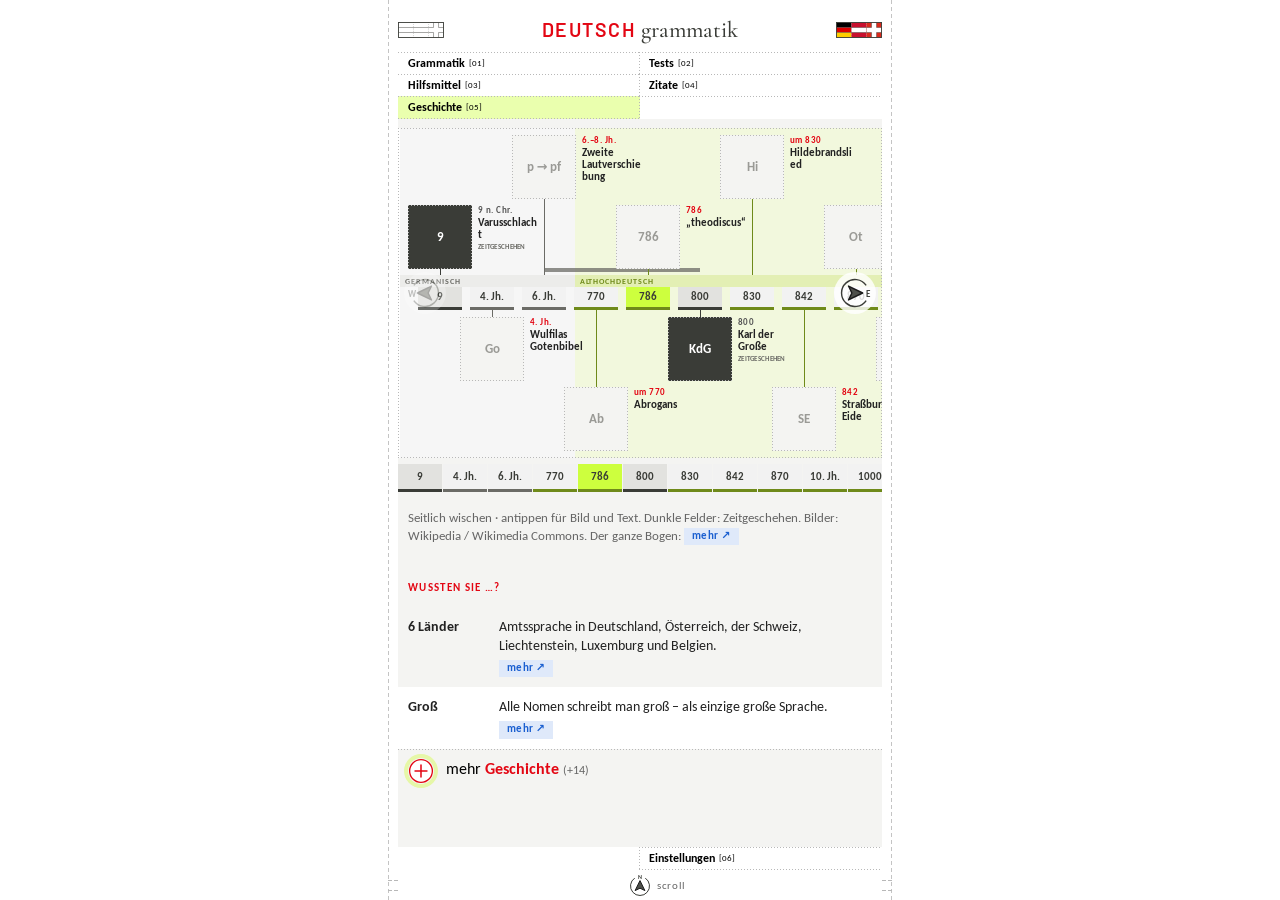
==== deutsch/index.html @ 354c3ef0 "Alle Apps: nach mehr als 30 s Abwesenheit wieder auf der Startseite starten (P a–x 2026-10-31zn, Deu" ====
<!doctype html><html lang="de"><head><meta charset=utf8><meta name=viewport content="width=device-width,initial-scale=1,viewport-fit=cover"><style>:root{color-scheme:light;box-sizing:border-box;padding-top:env(safe-area-inset-top,0px);padding-bottom:env(safe-area-inset-bottom,0px)}body{margin:0;padding:0}img{max-width:100%}[hidden]{display:none!important}</style><link rel="manifest" href="manifest.webmanifest"><link rel="apple-touch-icon" href="apple-touch-icon.png"><link rel="icon" href="icon-192.png"><meta name="apple-mobile-web-app-capable" content="yes"><meta name="mobile-web-app-capable" content="yes"><meta name="apple-mobile-web-app-title" content="Deutsch"></head><body>
<meta name="app-version" content="2026-10-31i"><script id="start-top">(function(){try{if("scrollRestoration" in history)history.scrollRestoration="manual";var K="start-hidden",LIM=30000,base=location.pathname+location.search;addEventListener("pageshow",function(e){if(e.persisted)location.reload();});document.addEventListener("visibilitychange",function(){if(document.visibilityState==="hidden"){try{sessionStorage.setItem(K,String(Date.now()));}catch(e){}}else{var t=0;try{t=+sessionStorage.getItem(K)||0;sessionStorage.removeItem(K);}catch(e){}if(t&&Date.now()-t>LIM)location.replace(base);}});}catch(e){}})();</script>
<title>Deutsch Grammatik</title>
<meta name="claude:viewport-fit-sides" content="cover">
<meta name="theme-color" content="#ffffff">
<style>
@font-face{font-family:"Carlito";font-weight:400;font-style:normal;font-display:swap;src:url([data-uri]) format("woff2")}
@font-face{font-family:"Carlito";font-weight:700;font-style:normal;font-display:swap;src:url([data-uri]) format("woff2")}
/* Layout: dasein-design language — white sheet, dashed guide lines down both sides with edge ticks, dotted frames, square grey bars, lime for "active". Single light theme on purpose, like the website. */
:root{color-scheme:light;--bg:#ffffff;--fg:#222222;--ink:#3a3c37;--muted:#666666;--line:#c4c4c4;--dot:#b8b8b8;--grey:#ebebeb;--pale:#f4f4f2;
--lime:#cdff3e;--limepale:#eaffae;--red:#e30613;--yellow:#ffd400;--cream:#fffbd6;
--m-learn:#8c918a;--m-game:#ffd400;--m-theo:#3a3c37;
--dat:#1a5fd0;--akk:#e30613;--ok:#3f8f1f;--bad:#e30613;
--df:repeating-linear-gradient(to right,var(--dot) 0 1px,transparent 1px 3px);--dfk:repeating-linear-gradient(to right,var(--ink) 0 2px,transparent 2px 4px);--dash:repeating-linear-gradient(to right,var(--line) 0 4px,transparent 4px 7px);--dfv:repeating-linear-gradient(to bottom,var(--dot) 0 1px,transparent 1px 3px);
--body:"Carlito",Calibri,"Segoe UI",system-ui,sans-serif}
html{height:100%}
*,*::before,*::after{box-sizing:border-box}
body{height:100%;margin:0;background:var(--bg);color:var(--fg);font-family:var(--body);font-size:18px;line-height:1.35}
.app{position:relative;height:100%;min-height:600px;max-width:520px;margin:0 auto;padding-left:max(18px, env(safe-area-inset-left, 0px));padding-right:max(18px, env(safe-area-inset-right, 0px));padding-block:8px 8px;display:flex;flex-direction:column;gap:8px}
/* guide lines + ticks */
.rule{position:absolute;top:0;bottom:0;width:1px;pointer-events:none;background:repeating-linear-gradient(to bottom,var(--line) 0 4px,transparent 4px 7px)}
.rule.l{left:8px}.rule.r{right:8px}
.tk{position:absolute;left:8px;right:8px;height:8px;pointer-events:none;--t:repeating-linear-gradient(to right,var(--dot) 0 4px,transparent 4px 6px);
 background:var(--t) left top/10px 1px no-repeat,var(--t) left bottom/10px 1px no-repeat,var(--t) right top/10px 1px no-repeat,var(--t) right bottom/10px 1px no-repeat}
.tk.t{top:52px}.tk.b{bottom:30px}
/* dotted frame */
.df{position:relative}
.df::after{content:"";position:absolute;inset:0;pointer-events:none;background:var(--df) left top/100% 1px no-repeat,var(--df) left bottom/100% 1px no-repeat,var(--dfv) left top/1px 100% no-repeat,var(--dfv) right top/1px 100% no-repeat}
button{font:inherit;font-size:1rem;padding:9px 8px;border-radius:0;border:0;background:var(--grey);color:var(--fg);cursor:pointer;-webkit-tap-highlight-color:transparent}
button:active{background:var(--lime)}
button.primary{background:var(--limepale);font-weight:700;box-shadow:inset 0 0 0 1px var(--ink)}
button:focus-visible,input:focus-visible{outline:2px solid var(--dat);outline-offset:2px}
small.n{font-size:.62em;font-weight:400;margin-left:4px;color:var(--muted)}
/* title */
.titlebar{display:flex;align-items:center;justify-content:space-between;gap:8px;flex:none;height:44px;
 background:var(--df) left bottom/100% 1px no-repeat}
h1{font-weight:700;font-size:1.25rem;color:var(--fg);margin:0;line-height:1.1;white-space:nowrap;overflow:hidden;text-overflow:ellipsis;min-width:0;flex:1;text-align:center}
h1.logo{text-align:left;font-size:1.85rem;font-weight:400;color:var(--red);letter-spacing:-.01em}
h1.logo b{font-weight:700}
.back{flex:none;display:inline-flex;align-items:center;gap:6px;padding:6px 10px;font-size:.95rem;background:transparent}
.back svg{width:18px;height:18px}
.spacer{flex:none;width:70px}
/* home */
.home{flex:1 1 auto;min-height:0;overflow-y:auto;display:flex;flex-direction:column;gap:10px;padding-bottom:4px}
.intro{margin:4px 0 2px;font-size:1rem;color:var(--muted)}
.tile{display:grid;grid-template-columns:auto 1fr auto;align-items:center;gap:12px;text-align:left;padding:10px 12px 10px 10px;background:var(--bg);width:100%}
.tile .code{display:grid;place-items:center;width:46px;height:46px;border-radius:50%;background:#bdbdbd;color:var(--fg);font-size:1.05rem;box-shadow:inset 0 0 0 1px var(--ink)}
.tile.ready .code{background:var(--lime)}
.tile .nm{font-weight:700;font-size:1.2rem;line-height:1.15}
.tile .ds{font-size:.95rem;color:var(--muted);line-height:1.25;margin-top:2px}
.tile .st{font-size:.85rem;font-weight:700;padding:5px 9px;white-space:nowrap}
.tile .st.ready{background:var(--limepale)}
.tile .st.soon{background:var(--grey);color:var(--muted);font-weight:400}
.tile.soon{opacity:.6;cursor:default}
/* topic */
.seg{display:grid;grid-template-columns:1fr 1fr 1fr;gap:4px;flex:none}
.seg button{background:var(--grey);padding:7px 4px;font-size:1rem}
.seg button{position:relative}
.seg button[aria-pressed="true"]{font-weight:700}
#mLearn[aria-pressed="true"]{background:var(--m-learn);color:#fff}
#mGame[aria-pressed="true"]{background:var(--m-game);color:#111}
#mTheo[aria-pressed="true"]{background:var(--m-theo);color:#fff}
.seg button[aria-pressed="true"] small.n{color:inherit;opacity:.8}
.app[data-mode="learn"] .card{box-shadow:inset 0 3px 0 var(--m-learn)}
.app[data-mode="game"] .card{box-shadow:inset 0 3px 0 var(--m-game)}
.app[data-mode="learn"] button.primary{background:var(--m-learn);color:#fff;box-shadow:none}
.app[data-mode="game"] button.primary{background:var(--m-game);color:#111;box-shadow:none}
.app[data-mode="theo"] .gintro{color:var(--fg)}
.opt.ok::after{content:" ✓"}
.lg{display:flex;flex-wrap:wrap;justify-content:center;gap:4px 14px;font-size:.9rem;color:var(--muted);flex:none}
.lg span,.lg button{display:inline-flex;align-items:center;gap:6px}
.lg button{background:transparent;padding:2px 8px;font-size:.9rem;color:var(--muted)}
.lg button[aria-pressed="true"]{background:var(--pale);font-weight:700}
.lg .sw{width:14px;height:10px;display:inline-block}
.lg #lgWo[aria-pressed="true"]{color:var(--dat)} .lg #lgWohin[aria-pressed="true"]{color:var(--akk)}
.stage{flex:1 1 auto;min-height:190px;display:flex;flex-direction:column;justify-content:center;gap:12px;overflow:hidden}
.panel{flex:none;height:226px;display:flex;flex-direction:column;gap:6px}
.app.typ .panel{height:316px}.app.typ .stage{min-height:150px}
.card{flex:1;min-height:0;padding:8px 12px;display:flex;flex-direction:column;gap:4px;overflow-y:auto;background:var(--bg)}
.top{display:flex;justify-content:space-between;align-items:center;gap:8px}
.badge{font-weight:700;font-size:.95rem;padding:1px 9px;background:var(--grey)}
.count{font-size:.85rem;color:var(--muted);font-variant-numeric:tabular-nums}
#tx{margin:2px 0 0;font-size:1.2rem;font-weight:700;line-height:1.3}
#gt{margin:0;font-size:1.02rem;color:var(--muted);line-height:1.35}
.btns{display:grid;grid-template-columns:1fr 1fr;gap:6px;flex:none}
mark{background:none;font-weight:700;color:inherit;border-bottom:2px solid currentColor;padding:0 1px}
mark.d{color:var(--dat)} mark.a{color:var(--akk)}
.copy{flex:none;display:flex;align-items:center;justify-content:center;gap:8px;height:22px;padding-top:5px;box-sizing:border-box;margin:0;background:var(--df) left top/100% 1px no-repeat}
.copy img{height:15px;width:auto;display:block}
.copy span{font-size:.72rem;color:var(--muted);line-height:1.1}
/* Satzbau */
.en{font-size:1.15rem;line-height:1.3;color:var(--muted);text-align:center;margin:0;text-wrap:balance}
.en.big{font-size:1.2rem;color:var(--fg);font-weight:700}
.frame{display:flex;flex-direction:column;gap:10px}
.clause{display:flex;flex-direction:column;gap:3px}
.ctag{font-size:.75rem;color:var(--muted);text-transform:uppercase;letter-spacing:.12em}
.grid{display:grid;gap:3px;grid-template-columns:auto auto minmax(0,1fr) auto}
.grid.subc{grid-template-columns:auto minmax(0,1fr) auto}
.cell{padding:5px 8px 7px;display:flex;flex-direction:column;gap:1px;min-width:0;position:relative}
.cell small{font-size:.66rem;text-transform:uppercase;letter-spacing:.1em;color:var(--muted)}
.cell span{font-size:1.08rem;line-height:1.2;font-weight:700;overflow-wrap:anywhere;color:var(--fg)}
.cell.vf{background:var(--grey)}
.cell.v1,.cell.v2{background:var(--lime);box-shadow:inset 0 0 0 1px var(--ink)}
.cell.mf{background:var(--bg)}
.cell.mf::after{content:"";position:absolute;inset:0;pointer-events:none;background:var(--df) left top/100% 1px no-repeat,var(--df) left bottom/100% 1px no-repeat,var(--dfv) left top/1px 100% no-repeat,var(--dfv) right top/1px 100% no-repeat}
.cell.mf span{font-weight:400}
.cell.ein{background:var(--cream)}
.cell .empty{color:var(--muted);font-weight:400;font-size:.95rem}
.masked .cell span{filter:blur(7px)}
.answer{display:flex;gap:6px}
.answer.typ{margin-top:6px}.answer.typ button{min-width:84px}
.answer input.ok{background:var(--limepale)}.answer input.near{background:#fff6b0}.answer input.bad{background:#fbe3e1;color:var(--red);text-decoration:line-through}
/* text fields (Steuart, 30 Oct): light grey, a dotted frame all round, no dark underline */
.answer input,#wtx,#wtask,#wlang,.fld{background:#f8f8f6;box-shadow:none;outline:1px dotted #b8b8b8;outline-offset:-1px}
.answer input:focus,.answer input:focus-visible,#wtx:focus,#wtx:focus-visible,.fld:focus,.fld:focus-visible{outline:1px dotted #6f736c;outline-offset:-1px;background:#fff}
.answer input.ok,.answer input.near,.answer input.bad{box-shadow:none}
/* Lückentext */
.ltx{white-space:pre-line;font-size:1.02rem;line-height:2.15}
.lgap{white-space:nowrap}
.lg{display:inline-block;width:auto;min-height:0;font:inherit;font-size:.98rem;line-height:1.3;padding:2px 6px;margin:0 2px;border:0;border-radius:0;color:var(--fg);vertical-align:baseline;max-width:60vw}
.lg::placeholder{color:#a9a9a4;font-size:.72rem}
.lg.ok{background:var(--limepale)}.lg.near{background:#fff6b0}.lg.bad{background:#fbe3e1;color:var(--red);text-decoration:line-through}
.lh{font-size:.8rem;color:var(--muted);margin-left:1px}
.lc i{font-style:normal;font-weight:700;margin-left:3px}.lc .lok{color:#2f6b12}.lc .lno{color:var(--red)}.lc b{margin-left:3px;font-weight:700;background:var(--limepale);padding:0 4px}
.lbtn{display:flex;gap:6px;margin-top:12px}.lbtn button{flex:1;min-height:46px}
#ltask{margin-top:6px;font:inherit;font-size:1rem;padding:8px;border:0;border-radius:0;color:var(--fg);min-width:0;max-width:100%}
.lerr{display:flex;flex-direction:column}
.lerr>div{display:grid;grid-template-columns:1.8em minmax(0,1fr);gap:8px;padding:8px 0 9px;background:var(--df) left bottom/100% 1px no-repeat;font-size:.95rem;line-height:1.35}
.lerr .lans{font-weight:700}.lerr s{color:var(--red)}.lerr small{display:block;color:var(--muted);font-size:.82rem;margin-top:2px}.uml{display:flex;gap:4px;margin-top:6px}.uml button{flex:1;min-height:34px;padding:0;font-size:1.05rem;background:var(--pale)}
.nr{margin:6px 0 0;font-size:1rem}.nr u{text-decoration:none;background:#fbe3e1;color:var(--red);font-weight:700;padding:0 1px}.nr.bad{color:var(--fg)}
.btns button.on{background:var(--limepale);font-weight:700}
.errc{display:flex;justify-content:space-between;align-items:center;gap:10px;text-align:left;background:#fbe3e1;padding:9px 12px;flex:none}
.errc small{display:block;font-size:.72rem;letter-spacing:.08em;text-transform:uppercase;color:#7a2a24}.errc b{font-size:1.08rem}
.answer input{flex:1;min-width:0;font:inherit;font-size:1.25rem;padding:11px 12px;border:0;border-radius:0;background:#f8f8f6;color:var(--fg);outline:1px dotted #b8b8b8;outline-offset:-1px}
.mic{flex:none;width:52px;padding:0;display:grid;place-items:center;border-radius:50%;height:52px;background:var(--bg);box-shadow:inset 0 0 0 1.5px var(--red);color:var(--red)}
.mic.on{background:var(--red);color:#fff}
.mic svg{width:24px;height:24px}
.tip{font-size:.85rem;color:var(--muted);margin:0;text-align:center}
.mine{display:flex;flex-wrap:wrap;gap:4px;justify-content:center}
.w{font-size:1.05rem;font-weight:700;padding:2px 8px}
.w.vf{background:var(--grey)}
.w.v1,.w.v2{background:var(--lime);box-shadow:inset 0 0 0 1px var(--ink)}
.w.mf{font-weight:400;box-shadow:inset 0 0 0 1px var(--dot)}
.w.ein{background:var(--cream)}
.w.unk{color:var(--muted);text-decoration:line-through;font-weight:400}
.w.form{box-shadow:inset 0 -3px 0 var(--red)}
.status{font-weight:700;font-size:1.15rem;margin:0}
.status.ok{color:var(--ok)} .status.no{color:var(--red)}
.msgs{margin:0;padding-left:18px;font-size:1.02rem}
/* room */
svg.room{width:100%;height:100%;max-height:100%;display:block}
.room .st{stroke:var(--ink);stroke-width:1.3;fill:var(--bg);stroke-linejoin:miter;stroke-linecap:square}
.room .st-thin{stroke:var(--ink);stroke-width:.9;fill:none}
.room .hatch{fill:url(#hatch);stroke:var(--ink);stroke-width:1.1}
.room .floorbg{fill:var(--pale)}
.room .outer{fill:none;stroke:var(--dot);stroke-width:1;stroke-dasharray:1 2}
.room .setback{fill:none;stroke:var(--ink);stroke-width:.8;stroke-dasharray:1 2}
.room .guide{stroke:var(--line);stroke-width:.8;stroke-dasharray:4 3;fill:none}
.room .obj{transition:opacity .2s;cursor:pointer}
.room.dim .obj:not(.sel){opacity:.2}
.room .dot{fill:var(--dat);stroke:var(--ink);stroke-width:1}
.room .arrow{fill:none;stroke:var(--akk);stroke-width:2;stroke-linecap:square;stroke-linejoin:miter}
.room.wo .arrow{display:none}
.room.wohin .dot{display:none}
.room.dim .mk:not(.sel){display:none}
.room.nomk .mk{display:none}
.room .titleblock text{font-family:var(--body);font-size:7px;fill:var(--muted);letter-spacing:.1em}
.pict{display:flex;flex-direction:column;align-items:center;gap:6px}
.pict svg{width:min(140px,36vw);height:auto}
.pict b{font-size:2.8rem;line-height:1}
.pict span{font-size:1rem;color:var(--muted)}
.pict.akk{color:var(--akk)} .pict.dat{color:var(--dat)} .pict.hide{color:var(--ink)}
.pict .case{font-weight:700;font-size:.85rem;text-transform:uppercase;letter-spacing:.12em;padding:2px 8px;background:var(--limepale);color:var(--fg)}
.opts{display:grid;grid-template-columns:1fr 1fr;gap:6px;margin-top:4px}
.opt{font-size:1.35rem;font-weight:700;padding:8px;background:var(--grey)}
.opt.ok{background:var(--lime);box-shadow:inset 0 0 0 1.5px var(--ink)}
.opt.bad{background:var(--bg);color:var(--red);box-shadow:inset 0 0 0 1.5px var(--red);text-decoration:line-through}
.gap{display:inline-block;min-width:2.4em;border-bottom:2px solid var(--fg);text-align:center}
/* Theorie */
.theo{flex:1 1 auto;min-height:0;overflow-y:auto;display:flex;flex-direction:column;gap:10px;padding:2px 1px 6px}
.tc{padding:12px 12px 14px;display:flex;flex-direction:column;gap:8px;background:var(--bg)}
.tc h3{margin:0;font-size:1.2rem;line-height:1.2;display:flex;align-items:baseline;gap:8px;padding-bottom:6px;background:var(--df) left bottom/100% 1px no-repeat}
.tc h3 small{font-weight:400;font-size:.8rem;color:var(--muted)}
.tc p{margin:0;font-size:1.02rem}
.tc .ex{font-size:1.08rem}
.tc .cell{padding:5px 8px 7px}.tc .cell span{font-size:1.05rem}
.pcs{display:flex;flex-wrap:wrap;gap:5px}
.pc{font-weight:700;font-size:1.05rem;padding:3px 10px;background:var(--grey)}
.pc.d{color:var(--dat)} .pc.a{color:var(--akk)}
.pc.w{background:#e2e2e2;color:var(--fg)}
.pc.g{background:var(--cream)} .pc.k{background:var(--lime);box-shadow:inset 0 0 0 1px var(--ink)} .pc.n{color:var(--muted)}
.pc.star{box-shadow:inset 0 0 0 1px var(--ink)}

.memo{background:var(--limepale);padding:8px 11px;font-size:1.02rem}
.rows{display:flex;flex-direction:column;gap:6px}
.rows div{display:grid;grid-template-columns:7.6em minmax(0,1fr);gap:8px;align-items:baseline;padding-bottom:6px;font-size:1.02rem;background:var(--df) left bottom/100% 1px no-repeat}
.rows div span:first-child{font-weight:700}
.hist span,.qt q{overflow-wrap:anywhere;hyphens:auto}
.rows div span{overflow-wrap:break-word}
html,body{overflow-x:hidden}
.tline{font-size:.9rem;color:var(--muted)}
.ring{position:absolute;inset:-4px;width:54px;height:54px;transform:rotate(-90deg)}
.ring circle{fill:none;stroke:var(--ink);stroke-width:2.5}
.tile .code{position:relative}
.timer{display:flex;align-items:center;justify-content:space-between;gap:10px;font-size:.95rem;color:var(--muted);padding:2px 0}
.timer button{padding:5px 12px;font-size:.9rem}
.timer button[aria-pressed="true"]{background:var(--lime);font-weight:700;box-shadow:inset 0 0 0 1px var(--ink);color:var(--fg)}
.story{display:flex;flex-direction:column;align-items:center;gap:10px;text-align:center;width:100%;padding:0 6px}
.story .sk{font-size:11px;font-weight:700;letter-spacing:.12em;text-transform:uppercase;color:var(--red)}
.story .sq{margin:0;font-family:DdCor,Georgia,serif;font-weight:500;font-size:2rem;line-height:1.1;text-wrap:balance}
.story .sx{margin:0;font-size:.85rem;color:#666;letter-spacing:.04em}
.story .sb{margin:6px 0 0;max-width:34em;font-size:1.02rem;line-height:1.45;text-align:left;color:var(--fg)}
.rcard{display:flex;flex-direction:column;gap:16px;align-items:center;text-align:center;width:100%;min-width:0}
.rcard .pcs{width:100%}.pcs.big .pc{max-width:100%;overflow-wrap:anywhere}
.rh{font-size:1.5rem;font-weight:700;margin:0;text-wrap:balance}
.rh .a{color:var(--akk)}.rh .d{color:var(--dat)}
.pcs.big{justify-content:center}.pcs.big .pc{font-size:1.08rem;font-weight:400}.pcs.big .pc b{font-weight:700}
.trio{display:grid;grid-template-columns:repeat(3,minmax(0,1fr));gap:4px}
.trio div{padding:8px 10px 12px;display:flex;flex-direction:column;gap:2px;min-width:0}
.trio small{font-size:.66rem;text-transform:uppercase;letter-spacing:.1em;color:var(--muted)}
.trio b{font-size:1.9rem;line-height:1.1}
.trio .nom{background:var(--grey)}.trio .akk{box-shadow:inset 0 0 0 1.5px var(--akk);color:var(--akk)}.trio .dat{box-shadow:inset 0 0 0 1.5px var(--dat);color:var(--dat)}
.noun{display:flex;flex-direction:column;align-items:center;gap:14px;position:relative;padding-top:10px}
.nw{font-size:2.3rem;font-weight:700;text-align:center;line-height:1.15}
.nw .art{color:var(--muted);font-weight:400}.nw .art.on{color:var(--fg);background:var(--lime);padding:0 8px;font-weight:700;box-shadow:inset 0 0 0 1px var(--ink)}
.trb{background:transparent;color:var(--dat);font-size:.9rem;letter-spacing:.1em;text-transform:uppercase}
.star{position:absolute;right:0;top:-6px;background:transparent;font-size:1.6rem;color:var(--muted);padding:2px 8px}.star.on{color:var(--fg)}
.opts.three{grid-template-columns:1fr 1fr 1fr}
.tbar{height:4px;background:var(--grey);margin-top:6px}.tbar i{display:block;height:100%;width:100%;background:var(--ink)}
.pict.gen b{background:var(--cream);padding:2px 12px;font-size:2.1rem}
.ptab{display:grid;grid-template-columns:repeat(3,1fr);gap:2px 8px;font-size:1.1rem}
.ptab span{padding:3px 0;background:var(--df) left bottom/100% 1px no-repeat}
.ptab .h{font-size:.75rem;text-transform:uppercase;letter-spacing:.1em;color:var(--muted)}
.ptab .a{color:var(--akk)}.ptab .d{color:var(--dat)}
.pc.d{color:var(--dat)}
.own{display:grid;grid-template-columns:auto minmax(0,1fr) minmax(0,1fr) auto;gap:4px}
.own select,.own input{font:inherit;font-size:1rem;padding:8px;border:0;border-radius:0;background:var(--pale);min-width:0;color:var(--fg)}
.del{background:transparent;padding:0 6px;color:var(--muted)}
.nf{margin:2px 0 0;font-size:.95rem;color:var(--muted)}.nf b{color:var(--fg)}
.links a{overflow-wrap:anywhere;color:var(--dat);text-decoration:none;font-weight:700}
.timer small.n{margin-left:6px}
.gintro{margin:0;font-size:.85rem;color:var(--muted);letter-spacing:.04em}
.gal{display:grid;grid-template-columns:1fr 1fr;gap:8px}
.gt{position:relative;aspect-ratio:1/1;padding:0;background:var(--pale);overflow:hidden;text-align:left;border:0}
.gt::after{content:"";position:absolute;inset:0;pointer-events:none;background:var(--df) left top/100% 1px no-repeat,var(--df) left bottom/100% 1px no-repeat,var(--dfv) left top/1px 100% no-repeat,var(--dfv) right top/1px 100% no-repeat}
.gt:active{background:var(--pale);outline:1px solid var(--red);outline-offset:-1px}
.thumb{position:absolute;left:0;top:0;width:250%;transform:scale(.4);transform-origin:0 0;padding:20px 22px;pointer-events:none;display:flex;flex-direction:column;gap:10px;font-size:18px}
.thumb h3,.pbody h3{display:none}
.thumb p,.pbody p{margin:0}
.cap{position:absolute;left:0;right:0;bottom:0;padding:5px 8px 6px;background:rgba(68,68,68,.74);color:#fff;line-height:1.15}
.cap b{display:block;font-size:.95rem}.cap small{font-size:.72rem;opacity:.92}
.pop{position:fixed;inset:0;z-index:60;background:var(--bg);display:flex;flex-direction:column;padding-top:env(safe-area-inset-top,0px);padding-bottom:env(safe-area-inset-bottom,0px)}
.pbar{flex:none;display:flex;align-items:center;gap:10px;padding:12px max(18px,env(safe-area-inset-right,0px)) 12px max(18px,env(safe-area-inset-left,0px));border-bottom:1px dashed var(--line)}
.pbar b{flex:1;font-size:1.3rem;line-height:1.2}
#px{background:transparent;font-size:1.8rem;line-height:1;padding:0 4px}
.pbody{flex:1;overflow-y:auto;padding:16px max(18px,env(safe-area-inset-right,0px)) 30px max(18px,env(safe-area-inset-left,0px));display:flex;flex-direction:column;gap:12px;width:100%;max-width:560px;margin:0 auto;font-size:1.05rem}
.pnav{flex:none;display:flex;justify-content:space-between;padding:8px 14px;border-top:1px dashed var(--line)}
.pnav button{background:transparent;font-size:1rem}
.lvsel{display:flex;align-items:center;justify-content:space-between;gap:8px;font-size:.95rem;color:var(--muted)}
#lvs{display:flex;gap:3px}
.lvb{padding:5px 8px;font-size:.88rem;min-width:2.4em}
.lvb[aria-pressed="true"]{background:var(--lime);font-weight:700;box-shadow:inset 0 0 0 1px var(--ink)}
.lv{display:inline-block;font-size:.72rem;font-weight:700;padding:1px 5px;margin-right:4px;box-shadow:inset 0 0 0 1px var(--ink);color:var(--fg);vertical-align:1px}
.box{display:grid;grid-template-columns:2.6em repeat(4,minmax(0,1fr));grid-template-rows:auto repeat(4,minmax(2.6em,auto));gap:3px;width:100%;max-width:420px;margin:0 auto}
.box .bh{font-size:.68rem;text-transform:uppercase;letter-spacing:.08em;color:var(--muted);align-self:end;padding-bottom:2px}
.box .bl{grid-column:1;font-size:.72rem;text-transform:uppercase;letter-spacing:.06em;color:var(--muted);align-self:center}
.box .c{display:grid;place-items:center;font-size:1.35rem;background:var(--bg)}
.box .c small{font-size:.6em;font-weight:400}
.c.nom,.c.same{background:var(--grey)}.c.akk{box-shadow:inset 0 0 0 2px var(--akk);color:var(--akk)}.c.dat{box-shadow:inset 0 0 0 2px var(--dat);color:var(--dat)}.c.gen{background:var(--cream);box-shadow:inset 0 0 0 1px var(--line)}
.qc{display:flex;flex-direction:column;align-items:center;gap:6px;text-align:center;padding:18px 16px;width:100%;max-width:360px;margin:0 auto}
.qc .qq{font-size:1.1rem;color:var(--muted)}.qc b{font-size:2.4rem;line-height:1}.qc .job{font-size:.9rem;color:var(--muted)}.qc p{margin:8px 0 0;font-size:1.25rem}
.qc.nom{background:var(--grey)}.qc.akk{box-shadow:inset 0 0 0 2px var(--akk)}.qc.akk b{color:var(--akk)}.qc.dat{box-shadow:inset 0 0 0 2px var(--dat)}.qc.dat b{color:var(--dat)}.qc.gen{background:var(--cream)}
.gn{background:var(--cream);padding:0 3px}
.all4{font-size:1.45rem;line-height:1.9;text-align:center;text-wrap:balance}
.all4 span,.all4k span,.lgc{padding:1px 6px}
.all4 .nom,.all4k .nom,.lgc.nom{background:var(--grey)}.all4 .akk,.all4k .akk,.lgc.akk{box-shadow:inset 0 0 0 2px var(--akk);color:var(--akk)}.all4 .dat,.all4k .dat,.lgc.dat{box-shadow:inset 0 0 0 2px var(--dat);color:var(--dat)}.all4 .gen,.all4k .gen,.lgc.gen{background:var(--cream)}
.all4k{display:flex;flex-wrap:wrap;justify-content:center;gap:6px;margin-top:12px;font-size:.9rem}
.lgc{font-size:.85rem}
.pict.fc-nom b{background:var(--grey);padding:0 10px}.pict.fc-akk b{color:var(--akk);box-shadow:inset 0 0 0 2px var(--akk);padding:0 10px}.pict.fc-dat b{color:var(--dat);box-shadow:inset 0 0 0 2px var(--dat);padding:0 10px}.pict.fc-gen b{background:var(--cream);padding:0 10px}
mark.fm{background:var(--limepale);color:var(--fg);border-bottom:2px solid var(--ink);font-weight:700}
.adjt{display:grid;grid-template-columns:2.8em repeat(4,minmax(0,1fr));gap:3px;width:100%;max-width:420px;margin:0 auto}
.adjt .h{font-size:.68rem;text-transform:uppercase;letter-spacing:.08em;color:var(--muted);align-self:center}
.adjt b{display:grid;place-items:center;height:2.3em;font-size:1.15rem}
.adjt b.en{background:var(--grey);font-weight:400;color:var(--muted)}.adjt b.x{background:var(--bg);box-shadow:inset 0 0 0 1.5px var(--ink)}
.adjx{text-align:center;font-size:1.1rem;margin:12px 0 0}
.pict .aend{font-size:inherit;color:var(--fg);background:var(--limepale);padding:0 4px}
.all4 span{white-space:nowrap}
.lgx{padding:0 5px;box-shadow:inset 0 0 0 1px var(--ink)}.lgx.en{background:var(--grey);box-shadow:none;font-weight:400}
.www{display:grid;grid-template-columns:minmax(0,1.1fr) repeat(3,minmax(0,1fr));gap:2px 6px;font-size:.92rem;line-height:1.25}
.www span{padding:5px 0;background:var(--df) left bottom/100% 1px no-repeat}
.www .h{font-weight:700}.www .k{color:var(--muted);font-size:.8rem}
.arc{position:relative;width:100%;padding:0}
.arc.up{padding-top:36px}.arc.dn{padding-bottom:30px}
.arc svg{position:absolute;left:0;top:0;overflow:visible;pointer-events:none}
.toks{display:flex;flex-wrap:nowrap;justify-content:center;gap:3px;font-size:1.2rem;white-space:nowrap;overflow:hidden}
.wt{padding:2px 4px;line-height:1.3}
.wt.s{background:var(--grey)}.wt.v{background:var(--lime);box-shadow:inset 0 0 0 1px var(--ink);font-weight:700}
.wt.a{box-shadow:inset 0 0 0 1.5px var(--akk);color:var(--akk)}.wt.d{box-shadow:inset 0 0 0 1.5px var(--dat);color:var(--dat)}
.wt.g{background:var(--cream)}.wt.k{background:var(--cream);box-shadow:inset 0 0 0 1px var(--line);font-weight:700}
.wt.r{background:var(--cream);box-shadow:inset 0 -2px 0 var(--ink);font-weight:700}.wt.x{background:var(--limepale)}
.wt.ng{background:var(--ink);color:#fff;font-weight:700}
.wt.p{padding:2px 0;margin-left:-3px}
.al{fill:none;stroke-width:1.6}.al-v{stroke:var(--ink)}.al-a{stroke:var(--akk)}.al-d{stroke:var(--dat)}.al-g{stroke:var(--muted);stroke-dasharray:3 3}
text.alt{stroke:none;font-family:var(--body);font-size:11px;font-weight:700}text.al-v{fill:var(--ink)}text.al-a{fill:var(--akk)}text.al-d{fill:var(--dat)}text.al-g{fill:var(--muted);font-weight:400}
.arcap{margin:6px 0 0;text-align:center;font-size:.72rem;color:var(--muted);text-transform:uppercase;letter-spacing:.12em}
.pas{display:flex;flex-direction:column;gap:4px;width:100%}
.parr{text-align:center;color:var(--muted);font-size:1.2rem;line-height:1.2}.parr small{font-size:.7rem;letter-spacing:.08em;text-transform:uppercase}
.tlz{position:relative;width:100%;max-width:380px;margin:0 auto;padding-left:24px;display:flex;flex-direction:column}
.tlax{position:absolute;left:8px;top:10px;bottom:10px;width:1px;background:repeating-linear-gradient(to bottom,var(--ink) 0 4px,transparent 4px 6px)}
.tlc{position:relative;display:grid;grid-template-columns:8.6em minmax(0,1fr);gap:0 10px;padding:6px 0;background:var(--df) left bottom/100% 1px no-repeat}
.tlc::before{content:"";position:absolute;left:-20px;top:15px;width:12px;height:1px;background:var(--ink)}
.tlc b{font-size:1rem}.tlc span{font-size:1rem}.tlc small{grid-column:2;font-size:.78rem;color:var(--muted)}
.tlc .clk{display:inline-block;padding:0 5px;background:var(--grey);color:var(--fg);font-size:.76rem}
.go{display:inline;padding:0 0 0 4px;min-height:0;background:transparent;font-size:.82rem;color:var(--dat);text-decoration:underline dotted;text-underline-offset:3px;white-space:nowrap}.go:active{background:var(--limepale)}
.nt.wq>div>*{padding-top:6px;padding-bottom:6px}
.tlc.now b{background:var(--lime);box-shadow:inset 0 0 0 1px var(--ink);padding:0 5px;justify-self:start}
.box .c.new{background:var(--cream)}
.pict b.gh{font-size:1.45rem;line-height:1.35;text-align:center;text-wrap:balance;font-weight:700}
.pict b.grh b{background:var(--lime);padding:0 4px;box-shadow:inset 0 0 0 1px var(--ink)}
.gd{width:100%}
.opts.long{grid-template-columns:1fr}.opts.long .opt{font-size:1.05rem;font-weight:400;text-align:left;padding:8px 12px}
b.lgk{font-size:.8rem;padding:0 5px;margin:0}
@media (prefers-reduced-motion: reduce){*{transition:none!important}}
[hidden]{display:none!important}
.lg{flex-wrap:nowrap;gap:4px 9px;font-size:.82rem;white-space:nowrap}.lg span,.lg button{gap:4px}.lg .sw{width:12px;height:9px}
/* ---- start page: groups ---- */
.home{overflow:hidden;gap:8px;padding-bottom:0}
.brand{display:flex;align-items:flex-end;gap:10px;min-width:0}
.home h1.logo{display:flex;align-items:baseline;gap:7px;line-height:.74;font-size:1.75rem;white-space:nowrap;margin:0}.home h1.logo span{font-size:.95rem;letter-spacing:.07em;color:var(--ink)}.home .markb{padding-bottom:0;margin-bottom:0}.home .brand{width:100%}
/* the name: DEUTSCH in a plain DIN-like grotesque (Barlow), grammatik in a fine, sharp Garamond (Cormorant) */
@font-face{font-family:"DdBar";font-weight:600;font-display:swap;src:url([data-uri]) format("woff2")}
@font-face{font-family:"DdCor";font-weight:500;font-display:swap;src:url([data-uri]) format("woff2")}
.home h1.logo{flex:1;justify-content:center;gap:6px;cursor:pointer;min-width:0;overflow:visible}.home .mark{width:46px;height:16px}
.home h1.logo b{font-family:DdBar,Carlito,sans-serif;font-weight:600;font-size:1.22rem;letter-spacing:.08em;color:var(--red)}
.home h1.logo span{font-family:DdCor,Georgia,serif;font-weight:500;font-size:1.42rem;letter-spacing:0;color:var(--ink)}.mark{width:60px;height:21px}
.markb{background:transparent;padding:12px 4px;margin:-12px -4px;flex:none;display:flex}.mark{width:54px;height:19px;flex:none}.mark .fl{opacity:0;transition:opacity .35s}.markb.on .mark .fl{opacity:1}.mark .mo{fill:none;stroke:var(--ink);stroke-width:6}.mark .mi{fill:none;stroke:var(--ink);stroke-width:3}.mark .md{fill:none;stroke:var(--ink);stroke-width:3;stroke-dasharray:3 9}
.gear{width:44px;height:44px;padding:0;display:grid;place-items:center;flex:none}.gear svg{width:22px;height:22px}
.gear[aria-expanded="true"]{background:var(--ink);color:#fff}
.sets{display:flex;flex-direction:column;gap:4px;padding:4px 0 8px;background:var(--df) left bottom/100% 1px no-repeat}
.lvsel #lvs{display:flex;gap:4px;width:100%}.lvsel .lvb{flex:1;min-height:34px}
.resume{display:flex;justify-content:space-between;align-items:center;gap:10px;text-align:left;background:#fff6b0;padding:9px 12px;flex:none}
.resume small{display:block;font-size:.72rem;letter-spacing:.08em;text-transform:uppercase;color:#555}.resume b{font-size:1.08rem}
.grp{background:var(--df) left bottom/100% 1px no-repeat}
/* striped rows: 01 grey, 02 white, 03 grey …; the open group turns pale lime, like the section you are in */
/* the stripes separate the groups, so no dotted line between them */
.grp,.grp:nth-child(odd){background:var(--pale)}.grp:nth-child(even){background:#fff}
.grp.open,.grp.open:nth-child(odd){background:var(--limepale)}
.grp .grh .no{background-color:#fff}.grp.open .grh .no{background-color:var(--ink)}
.grp .grh{padding-right:8px}
.grp:nth-child(odd) .grh .prog,.grp.open .grh .prog{background:#fff}
.grh{display:grid;grid-template-columns:30px minmax(0,1fr) 64px 1.1em;align-items:center;gap:4px 12px;width:100%;min-height:58px;background:transparent;text-align:left;padding:4px 0}
.grh .no{width:30px;height:30px;display:grid;place-items:center;font-size:.8rem;font-weight:700;color:var(--ink);position:relative}.grh .no::after{content:"";position:absolute;inset:0;background:var(--df) left top/100% 1px no-repeat,var(--df) left bottom/100% 1px no-repeat,var(--dfv) left top/1px 100% no-repeat,var(--dfv) right top/1px 100% no-repeat}.grp.open .grh .no{background:var(--ink);color:#fff}.grp.open .grh .no::after{display:none}.grh b{display:block;font-size:1.22rem;line-height:1.15}.grh small{font-size:.82rem;color:#555}
.grh .pm{font-size:1.3rem;line-height:1;text-align:center}
.prog{display:block;height:3px;background:var(--grey)}.prog i{display:block;height:3px;background:var(--ink)}
.gl{display:grid;grid-template-columns:1fr 1fr;gap:6px;padding:0 0 10px 42px}
.tt{display:flex;flex-direction:column;justify-content:space-between;gap:5px;min-height:48px;padding:6px 8px;background:var(--bg);text-align:left;position:relative}
.tt::after{content:"";position:absolute;inset:0;pointer-events:none;background:var(--df) left top/100% 1px no-repeat,var(--df) left bottom/100% 1px no-repeat,var(--dfv) left top/1px 100% no-repeat,var(--dfv) right top/1px 100% no-repeat}
.tt .r{display:flex;justify-content:space-between;align-items:baseline;gap:4px}.tt b{font-size:1rem;line-height:1.15}.tt small{font-size:.72rem;color:#555;white-space:nowrap}
.tt.dim{opacity:.45}
.soonl{grid-column:1/-1;font-size:.82rem;color:#555;padding-top:2px}
.dbar{flex:none;display:grid;grid-template-columns:repeat(3,minmax(0,1fr));margin-top:2px;background:var(--dfk) left top/100% 2px no-repeat,var(--df) left bottom/100% 1px no-repeat;padding-top:2px;touch-action:pan-y}
.db{display:flex;align-items:center;gap:5px;height:40px;padding:0 9px;background:#fff;font-size:.95rem;text-align:left;white-space:nowrap;overflow:hidden;border-right:1px dotted var(--dot)}
.db:nth-child(3n){border-right:0}.db:nth-child(n+4){background:var(--df) left top/100% 1px no-repeat,#fff}
.db b{font-weight:700}.db small{font-size:.66rem;color:#555}
.db.on{background-color:var(--limepale)}.db:nth-child(n+4).on{background:var(--df) left top/100% 1px no-repeat,var(--limepale)}.db.on small{color:var(--fg)}.db:active{background-color:var(--lime)}
/* start page = dasein-design phone site (?stack=2): one long page of six sections; each section's half bar flows above it,
   sticks at the top once its page has arrived and waits at the bottom while it is still to come; the page you are in is pale lime,
   the others pale grey; a tap lights the bar (lime) and then the page moves there */
.hbody{flex:1 1 auto;min-height:0;position:relative;overflow:hidden}
.hscroll{position:relative;height:100%;overflow-y:auto;overflow-x:hidden;touch-action:pan-y;display:block;scrollbar-width:none;overscroll-behavior:contain}.hscroll::-webkit-scrollbar{display:none}
.hb{position:sticky;z-index:14;display:flex;align-items:center;height:23px;padding:0 10px;font-size:12px;color:#000;cursor:pointer;white-space:nowrap;overflow:hidden;-webkit-tap-highlight-color:transparent;transition:background-color .15s;
  background:repeating-linear-gradient(to right,#b8b8b8 0 1px,transparent 1px 3px) left top/100% 1px no-repeat,repeating-linear-gradient(to right,#b8b8b8 0 1px,transparent 1px 3px) left bottom/100% 1px no-repeat,#fff}
.hb b{font-weight:700}.hb small{font-size:8.5px;margin-left:4px}
.hb.hl{margin:39px 50% -1px 0}.hb.hr{margin:39px 0 -1px calc(50% - 1px)}
.hb.on{background-color:#eaffae!important}.hb.hit{background-color:#cdff3e!important}
.sback{position:absolute;left:0;right:0;z-index:13;background:#fff;pointer-events:none}
.hp{display:flex;flex-direction:column;gap:10px;padding-top:10px}#p-home{gap:8px}
/* LINES (as on dasein-design): dashed = the frame of the screen (side guides, under the header, the arrow bar);
   dotted = separates items in a list (rows, bars); no boxes round content; headings are small red capitals; a choice is shown by a fill, not a line */
.hp .tc{padding:0 0 18px;background:none}.hp .df::after{display:none}
.hp .tc h3{margin:8px 0 4px;padding:0;background:none;font-size:11px;font-weight:700;letter-spacing:.12em;text-transform:uppercase;color:var(--red)}.hp .tc h3 small{display:none}
.home .titlebar{position:relative;background:none}.home .titlebar::after{content:"";position:absolute;left:-10px;right:-10px;bottom:0;border-bottom:1px dashed var(--line);transition:border-color .15s}
#home:has(.hbody.tstk) .titlebar::after{border-color:transparent}
#home .hbody{margin-top:-8px}
.app:has(#home:not([hidden])) .tk.t{display:none}
.grh .no::after,.tt::after{display:none}.grp .grh .no{background:transparent}.grp.open .grh .no{background:var(--ink)}
.tt{background:#fff}.grp:nth-child(odd):not(.open) .tt{background:#fff}
.tests{display:grid;grid-template-columns:repeat(3,minmax(0,1fr));gap:6px;margin-top:4px}
.tst{display:flex;flex-direction:column;align-items:flex-start;gap:2px;min-height:58px;padding:8px 10px;background:var(--pale);text-align:left}
.tst b{font-size:1.25rem}.tst small{font-size:.75rem;color:#555}.tst[data-l="mix"]{background:var(--yellow)}.tst:active{background:var(--lime)}
.hp .copy{margin-top:6px}
/* title page: the German-speaking countries, with the six round circles of the dasein-design start page around them */
.tp{position:relative;overflow:clip}
.tstage{position:relative;height:100%;min-height:inherit}
.tmap{position:absolute;left:13%;right:13%;top:6%;bottom:8%;width:74%;height:86%;overflow:visible;cursor:pointer}
.tmap path,.tmap circle{stroke:#fff;stroke-width:2.5;stroke-linejoin:round;transform-box:fill-box;transform-origin:center}
.tmap .nb{fill:#f1f1ef}.tmap .co{fill:#e30613}.tmap .lt{fill:#f4b4b0}.tmap path.lt[data-c="ST"]{stroke:#e30613;stroke-width:1.5;stroke-dasharray:4 4}
/* country codes in small white squares */
.tmap .cc rect{fill:#fff;stroke:none}.tmap .cc text{font:700 27px Carlito,Calibri,sans-serif;letter-spacing:.06em;text-anchor:middle;dominant-baseline:central;fill:#3a3c37}
.tmap .cc.co text{fill:#e30613}.tmap .cc.lt text{fill:#c0504a}.tmap .cc.nb text{fill:#9a9a96;font-weight:400}.tmap .cc.st text{font-size:20px;font-weight:400;font-style:italic}
.tp.enter .ccs,.tp.enter .caps{opacity:0}.tmap .ccs,.tmap .caps{transition:opacity .5s}
.tmap .caps text{font:400 21px Carlito,Calibri,sans-serif;fill:#3a3c37;dominant-baseline:central;paint-order:stroke;stroke:#fff;stroke-width:5px;stroke-linejoin:round}.tmap .caps text.w{text-anchor:end}
.tmap .caps circle{fill:#ffd400;stroke:#000;stroke-width:2.5}
.tkey{position:absolute;left:0;right:0;bottom:2px;margin:0;text-align:center;font-size:11px;letter-spacing:.04em;color:#666}
.tkey i{display:inline-block;width:10px;height:10px;margin:0 4px -1px 8px}.tkey i.co{background:#e30613}.tkey i.lt{background:#f4b4b0}
.tp .pin{position:absolute;z-index:2;display:flex;flex-direction:column;align-items:center;gap:3px;width:25vw;max-width:110px;padding:0;border:0;background:none;font:inherit;color:#000;text-align:center;cursor:pointer;-webkit-tap-highlight-color:transparent;transform:translateY(-11.5px)}
.tp .pin:active{background:none}
.tp .pin.l{left:0}.tp .pin.r{right:0}
.tp .pin b{position:relative;display:flex;align-items:center;justify-content:center;width:23px;height:23px;border-radius:50%;background:#bfbfbf;font-weight:400;font-size:11.5px;box-shadow:inset 0 0 0 1px #000;transition:background .15s;
  animation:pinon 9s ease-in-out infinite;animation-delay:calc(var(--k) * 1.5s)}
.tp .pin b::before,.tp .pin b::after{content:"";position:absolute;inset:-1px;border-radius:50%;border:1.6px solid var(--c1,var(--red));opacity:0;pointer-events:none;animation:pinring 9s ease-out infinite;animation-delay:calc(var(--k) * 1.5s + .3s)}
.tp .pin b::after{border-color:var(--c2,var(--red));animation-delay:calc(var(--k) * 1.5s + .6s)}
@keyframes pinon{0%{background:#bfbfbf}2.5%{background:#cdff3e}14%{background:#cdff3e}16.7%{background:#bfbfbf}100%{background:#bfbfbf}}
@keyframes pinring{0%{transform:scale(1);opacity:.9}12.5%{transform:scale(2.3);opacity:0}100%{transform:scale(2.3);opacity:0}}
.tp .pin:nth-of-type(1){--c1:#ffd400;--c2:#2f8cff}.tp .pin:nth-of-type(2){--c1:#2fbf4a;--c2:#ffd400}.tp .pin:nth-of-type(3){--c1:#2f8cff;--c2:#cdff3e}.tp .pin:nth-of-type(4){--c1:#e30613;--c2:#2fbf4a}.tp .pin:nth-of-type(5){--c1:#cdff3e;--c2:#e30613}.tp .pin:nth-of-type(6){--c1:#3a3c37;--c2:#ffd400}
.tp .pin span{font-size:12px;line-height:1.15;background:rgba(255,255,255,.85);padding:1px 3px}
.tp .pin.hit b{animation:none!important;background:#cdff3e!important;box-shadow:inset 0 0 0 1px var(--red)}.tp .pin.hit span{color:var(--red)}
.tp .pin:active b{animation:none;background:#a5e35a;box-shadow:inset 0 0 0 1px var(--red)}
.tp .leads{position:absolute;inset:0;width:100%;height:100%;pointer-events:none;overflow:visible;z-index:1}
.tp .leads path{fill:none;stroke:#000;stroke-width:1.2;stroke-dasharray:1.2 2.2}
.tp .leads circle{fill:#ffd400;stroke:#000;stroke-width:1.2}
.tp.enter .pin,.tp.enter .leads,.tp.enter .tkey{opacity:0}.tp .pin,.tp .leads,.tp .tkey{transition:opacity .5s}
@media (prefers-reduced-motion:reduce){.tp .pin b,.tp .pin b::before,.tp .pin b::after{animation:none}}
.hb.first{margin-top:14px}
/* bottom arrow bar, as on the dasein-design phone site: dashed line above (hidden where the waiting bars already draw one) and below, the round N arrow in the middle, its word hanging off to the right */
.abar{flex:none;position:relative;height:30px;margin:-8px -10px 0;display:flex;align-items:center;justify-content:center;border-top:1px dashed var(--line);background:#fff}
.abar::after{content:"";position:absolute;left:0;right:0;top:29px;border-top:1px dashed var(--line);pointer-events:none}
.hbody.bstk+.abar{border-top-color:transparent}
.abar button{position:relative;border:0;background:none;padding:3px 24px;display:flex;align-items:center;-webkit-tap-highlight-color:transparent;transition:opacity .2s}
.abar button:active{background:none}
.abar i{font-style:normal;position:absolute;left:calc(50% + 17px);top:50%;transform:translateY(-50%);white-space:nowrap;font-size:11px;letter-spacing:.06em;color:#666}
.abar .tp{display:none;font-size:12px;color:#3a3c37}.abar .top .tp{display:block}.abar .top .sc{display:none}
.ar{overflow:visible}.ar .rg{fill:none;stroke:#3a3c37;stroke-width:1px}.ar .dt{fill:#4d4f4a;stroke:#1a1a1a;stroke-width:1px;stroke-linejoin:round}
.ar text{fill:#3a3c37;font:700 6.4px Calibri,Carlito,sans-serif;text-anchor:middle;dominant-baseline:central}.ar .tr{display:none}
.abar .go .tr{display:block;fill:none;stroke:#3a3c37;stroke-width:.7;transform-box:fill-box;transform-origin:center;animation:ring 2.2s ease-out infinite}.abar .go .tr2{animation-delay:1.1s}
@keyframes ring{0%{transform:scale(1);opacity:.55}100%{transform:scale(1.7);opacity:0}}
@media (prefers-reduced-motion:reduce){.ar .tr{animation:none!important;display:none!important}}
#home{overflow:clip;gap:8px}
/* on the start page the arrow bar is the foot of the screen (the copyright moves to the end of the last section); the bottom tick pair sits inside it, level with the arrow */
#home:not([hidden]) ~ footer.copy{display:none}
.app:has(#home:not([hidden])){padding-bottom:0}
.app:has(#home:not([hidden])) .tk.b{bottom:9px;height:11px}
.drawer{position:absolute;inset:0;z-index:5;background:#fff;display:flex;flex-direction:column;transform:translateY(105%);transition:transform .28s ease}
.drawer.up{transform:none}
.dbody{flex:1;min-height:0;overflow-y:auto;display:flex;flex-direction:column;gap:10px;padding-bottom:10px}
.dbody .tc h3{margin:0 0 6px;font-size:1.1rem}
.dgo{background:var(--yellow);font-weight:700;min-height:48px;width:100%}
.hist{display:grid;grid-template-columns:4.2em minmax(0,1fr);font-size:.98rem;line-height:1.3}
.hist>*{padding:7px 0;background:var(--df) left bottom/100% 1px no-repeat}.hist b{font-weight:700}.hist span{padding-left:8px;background:var(--df) left bottom/100% 1px no-repeat,var(--dfv) left top/1px 100% no-repeat}
.hbar{flex:none;display:grid;grid-template-columns:repeat(3,minmax(0,1fr));gap:4px;padding-top:6px;background:var(--df) left top/100% 1px no-repeat}
.hbar button{min-height:44px}.hbar .t{background:var(--yellow);font-weight:700}

/* ---- bars: a dotted divider in the middle between the two halves of a row, wherever the bars are (waiting, stuck or moving) ---- */
.hb{--hv:repeating-linear-gradient(to bottom,#b8b8b8 0 1px,transparent 1px 3px)}
.hb.hl{background:repeating-linear-gradient(to right,#b8b8b8 0 1px,transparent 1px 3px) left top/100% 1px no-repeat,repeating-linear-gradient(to right,#b8b8b8 0 1px,transparent 1px 3px) left bottom/100% 1px no-repeat,var(--hv) right top/1px 100% no-repeat,#fff}
.hb.hr{background:repeating-linear-gradient(to right,#b8b8b8 0 1px,transparent 1px 3px) left top/100% 1px no-repeat,repeating-linear-gradient(to right,#b8b8b8 0 1px,transparent 1px 3px) left bottom/100% 1px no-repeat,var(--hv) left top/1px 100% no-repeat,#fff}
/* ---- Geschichte: rows striped grey / white like the downloads & links of dasein-design, with a small blue link button ---- */
.hlist{display:flex;flex-direction:column}
.hi{display:grid;grid-template-columns:5.4em minmax(0,1fr);gap:8px;align-items:baseline;padding:9px 10px 10px;background:#fff;font-size:1.02rem;line-height:1.3}
.hi:nth-child(odd){background:#f4f4f2}
.hi>b{font-weight:700;overflow-wrap:anywhere}
.hi>span{min-width:0;overflow-wrap:anywhere;hyphens:auto}
.hi a.wk{display:inline-block;margin:6px 0 0 8px;padding:1px 8px 2px;font-size:11px;font-weight:700;letter-spacing:.04em;color:#1a5fd0;background:#dfe9fa;text-decoration:none;vertical-align:1px}
.hi a.wk:active{background:#bcd0f3}
/* ---- tests: length ---- */
.tlen{display:flex;align-items:center;gap:6px;margin-top:8px;font-size:.95rem;color:var(--muted)}
.tlen button{padding:4px 12px;font-size:.95rem;background:var(--pale)}
.tlen button[aria-pressed="true"]{background:var(--lime);font-weight:700;color:var(--fg);box-shadow:none}
.tst.wide{grid-column:1/-1;flex-direction:row;align-items:center;justify-content:space-between;min-height:48px}
/* ---- TEKAMOLO ---- */
.tkm{display:flex;flex-wrap:wrap;justify-content:center;align-items:stretch;gap:0;font-size:1.05rem;line-height:1.2;max-width:100%}
.tkm>div{padding:5px 7px 7px;display:flex;flex-direction:column;justify-content:flex-end;gap:1px;min-width:0}
.tkm small{font-size:.62rem;text-transform:uppercase;letter-spacing:.1em;color:#555}
.tkm span{font-weight:400}
.tkm .te,.tkm .ka,.tkm .mo,.tkm .lo{font-weight:700}.tkm .te span,.tkm .ka span,.tkm .mo span,.tkm .lo span{font-weight:700}
.tkm .v span{font-weight:700}.tkm .v{background:var(--mkey)}
.tkm .o{background:var(--mnom)}
.te,.lg .sw.te{background:#e6e6e3}.ka,.lg .sw.ka{background:#f5efcf}.mo,.lg .sw.mo{background:#e3efb4}.lo,.lg .sw.lo{background:#d3def0}
.tkm .te,.tkm .ka,.tkm .mo,.tkm .lo{}
/* ---- Text prüfen ---- */
.wchips{display:flex;flex-wrap:wrap;gap:4px}
.wchips button{padding:4px 12px;font-size:.95rem;background:var(--pale)}
.wchips button[aria-pressed="true"]{background:var(--lime);font-weight:700;box-shadow:none}
.wprompt{margin:6px 0 0;font-size:1.05rem;line-height:1.35}
#wtask,#wlang{font:inherit;font-size:1rem;padding:8px;border:0;border-radius:0;background:#f8f8f6;color:var(--fg);min-width:0;max-width:100%;outline:1px dotted #b8b8b8;outline-offset:-1px}
#wtx{display:block;width:100%;min-height:340px;font:inherit;font-size:1.08rem;line-height:1.4;padding:10px 12px;border:0;border-radius:0;background:#f8f8f6;color:var(--fg);outline:1px dotted #b8b8b8;outline-offset:-1px;resize:vertical}
.wrow{display:flex;align-items:center;justify-content:space-between;gap:8px;flex-wrap:wrap}
.wfile{font-size:.95rem;color:#1a5fd0;font-weight:700;cursor:pointer;padding:4px 0}
.wscore{display:flex;align-items:baseline;gap:12px;flex-wrap:wrap}
.wscore b{font-size:2.6rem;line-height:1}.wscore span{font-size:1.15rem;font-weight:700}
.wtxt{white-space:pre-wrap;overflow-wrap:anywhere;font-size:1.05rem;line-height:1.5;margin:0;padding:0}
.wtxt mark.er{background:#fbe3e1;color:var(--fg);border-bottom:2px solid var(--red);font-weight:400;padding:0}
.wtxt mark.st{background:none;border-bottom:2px dotted var(--muted);font-weight:400;padding:0}
.wsl{display:flex;flex-direction:column}
.ws{display:grid;grid-template-columns:26px minmax(0,1fr);gap:2px 8px;padding:8px 10px 9px;align-items:start}
.ws.g{background:#e3efb4}.ws.r{background:#f5e0dd}.ws:nth-child(odd).g{background:#d9e8a4}
.ws>b{grid-row:1;font-size:1.15rem;line-height:1.3;text-align:center}.ws.g>b{color:#2f5d0a}.ws.r>b{color:var(--red)}
.ws .wtxt{grid-column:2}.ws .wwhy{grid-column:2;display:flex;flex-direction:column;gap:3px;font-size:.92rem;line-height:1.3;padding:5px 0 0;background:var(--df) left top/100% 1px no-repeat}
.ws .wwhy .sg{display:flex;flex-wrap:wrap;gap:4px}.ws .wwhy .sg i{font-style:normal;font-weight:700;padding:1px 7px;background:var(--mkey)}
.wup{align-self:flex-start;font:inherit;font-size:.8rem;font-weight:700;border:0;border-radius:0;padding:3px 9px;background:var(--mdat,#d3def0);color:var(--ink);cursor:pointer}
.wf{padding:8px 10px 9px;display:flex;flex-direction:column;gap:3px;font-size:.98rem;line-height:1.3}
.wf:nth-child(odd){background:#f4f4f2}
.wf .cx{overflow-wrap:anywhere}.wf .cx mark.er{background:#fbe3e1;border-bottom:2px solid var(--red);font-weight:700;padding:0}
.wf .sg{display:flex;flex-wrap:wrap;gap:4px}.wf .sg i{font-style:normal;font-weight:700;padding:1px 7px;background:var(--mkey)}
.wf small{color:#555;font-size:.72rem;letter-spacing:.08em;text-transform:uppercase}
/* ---- Theorie as a list ---- */
.tlist{display:flex;flex-direction:column}
.tli{display:grid;grid-template-columns:2em minmax(0,1fr) auto;gap:8px;align-items:center;padding:10px 0;background:var(--df) left bottom/100% 1px no-repeat;text-align:left;width:100%}
.tli .no{font-size:.8rem;color:var(--muted)}.tli b{display:block;font-size:1.1rem;line-height:1.2}.tli .pv{display:block;font-size:.92rem;color:#555;white-space:nowrap;overflow:hidden;text-overflow:ellipsis}
.tli small{font-size:.75rem;color:#555;white-space:nowrap}
.tli:active{background:var(--pale)}
/* ---- tables: muted fills, fine dotted lines, no gaps ---- */
:root{--mnom:#e6e6e3;--makk:#f4dcd8;--makk2:#e9b9b3;--mdat:#d3def0;--mgen:#f5efcf;--mkey:#e3efb4;--dl:#8c918a;--akkt:#a3241c;--datt:#1d4f9e}
.box{gap:0}.box .c{border-right:1px dotted var(--dl);border-bottom:1px dotted var(--dl)}
.c.nom,.c.same{background:var(--mnom)}.c.akk{background:var(--makk);box-shadow:none;color:var(--akkt)}.c.dat{background:var(--mdat);box-shadow:none;color:var(--datt)}.c.gen{background:var(--mgen);box-shadow:none}
.qc.nom{background:var(--mnom)}.qc.akk{background:var(--makk);box-shadow:none}.qc.akk b{color:var(--akkt)}.qc.dat{background:var(--mdat);box-shadow:none}.qc.dat b{color:var(--datt)}.qc.gen{background:var(--mgen)}
.all4 .nom,.all4k .nom,.lgc.nom{background:var(--mnom)}.all4 .akk,.all4k .akk,.lgc.akk{background:var(--makk);box-shadow:none;color:var(--akkt)}.all4 .dat,.all4k .dat,.lgc.dat{background:var(--mdat);box-shadow:none;color:var(--datt)}.all4 .gen,.all4k .gen,.lgc.gen{background:var(--mgen)}
.pict.fc-nom b{background:var(--mnom)}.pict.fc-akk b{background:var(--makk);box-shadow:none;color:var(--akkt)}.pict.fc-dat b{background:var(--mdat);box-shadow:none;color:var(--datt)}.pict.fc-gen b{background:var(--mgen)}
.adjt{gap:0}.adjt b{border-right:1px dotted var(--dl);border-bottom:1px dotted var(--dl)}.adjt b.en{background:var(--mnom)}.adjt b.x{background:var(--mkey);box-shadow:none}
.lgx{background:var(--mkey);box-shadow:none}.lgx.en{background:var(--mnom)}
.grid{gap:0}.grid .cell+.cell{border-left:1px dotted var(--dl)}
.cell.vf{background:var(--mnom)}.cell.v1,.cell.v2{background:var(--mkey);box-shadow:none}.cell.ein{background:var(--mgen)}
.pc{background:var(--mnom)}.pc.k{background:var(--mkey);box-shadow:none}.pc.g{background:var(--mgen)}.gn{background:var(--mgen)}
.nt{display:grid;font-size:1rem;line-height:1.3;background:var(--df) left top/100% 1px no-repeat}
.nt>div{display:grid;grid-template-columns:var(--nc,7em 3.6em minmax(0,1fr));background:var(--df) left bottom/100% 1px no-repeat}
.nt>div>*{padding:7px 8px}.nt>div>*:first-child{padding-left:0}.nt>div>*+*{background:var(--dfv) left top/1px 100% no-repeat}
.nt .hd>*{font-size:.7rem;letter-spacing:.1em;text-transform:uppercase;color:#555;padding-top:4px;padding-bottom:4px}
.nt .k{background:var(--dfv) left top/1px 100% no-repeat,var(--mkey)!important;font-weight:700}.nt .g{background:var(--dfv) left top/1px 100% no-repeat,var(--mnom)!important;font-weight:700}
.wt.a{background:var(--makk);box-shadow:none;color:var(--akkt)}.wt.d{background:var(--mdat);box-shadow:none;color:var(--datt)}.wt.g{background:var(--mgen)}
.qsec{margin:10px 0 0;font-size:.75rem;letter-spacing:.12em;text-transform:uppercase;color:#555;font-weight:700;padding-bottom:3px;background:var(--df) left bottom/100% 1px no-repeat}
.qt{text-align:left;display:grid;grid-template-columns:46px minmax(0,1fr);gap:10px;padding:9px 0;background:var(--df) left bottom/100% 1px no-repeat;color:inherit;text-decoration:none}
.qt.alt{background:var(--df) left bottom/100% 1px no-repeat,#f4f4f2;margin:0 -8px;padding-left:8px;padding-right:8px}
.qt{margin:0 -8px;padding-left:8px;padding-right:8px}
.qt:active{background:var(--df) left bottom/100% 1px no-repeat,var(--pale)}
.qt .pic{width:46px;height:58px;display:grid;place-items:center;font-size:.95rem;font-weight:700;color:var(--ink);position:relative;background:var(--pale);overflow:hidden}
.qt .pic::after{content:"";position:absolute;inset:0;background:var(--df) left top/100% 1px no-repeat,var(--df) left bottom/100% 1px no-repeat,var(--dfv) left top/1px 100% no-repeat,var(--dfv) right top/1px 100% no-repeat}
.qt .pic img{position:absolute;inset:0;width:100%;height:100%;object-fit:cover;object-position:50% 20%;opacity:0;filter:grayscale(1)}.qt .pic.has img{opacity:1}.qt .pic.has i{visibility:hidden}.qt .pic i{font-style:normal}
.qt .qb{min-width:0}.qt b.who{display:inline;font-size:1rem}.qt small{display:block;font-size:.76rem;color:#555;margin-bottom:3px}
.qt q{display:block;font-size:.98rem;line-height:1.3;quotes:"„" "“"}.qt .qen{display:block;text-align:left;font-size:.84rem;color:#555;margin-top:2px;line-height:1.3}
.qt .lang{display:flex;flex-wrap:wrap;margin-top:5px;font-size:.76rem}.qt .lang span{padding:2px 6px;background:var(--mnom)}.qt .lang span+span{border-left:1px dotted var(--dl)}.qt .lang .de{background:var(--mkey);font-weight:700}
/* type samples: Fraktur (UnifrakturMaguntia, SIL OFL 1.1, by j. 'mach' wust after Peter Wiegel) and the capital ẞ (Cormorant Garamond, OFL) – small subsets */
@font-face{font-family:"DdFrak";font-weight:400;font-style:normal;font-display:swap;src:url([data-uri]) format("woff2")}
@font-face{font-family:"DdEsz";font-weight:500;font-style:normal;font-display:swap;src:url([data-uri]) format("woff2")}
/* ---- start page, two edges (30 Oct): boxes and grey bands line up with the bars, all text lines up with the bar labels 10 px in ---- */
.hp .tc>h3,.hp .tc>.tline,.hp .tc>p,.hp .qsec,.hp .tlen{padding-left:10px;padding-right:10px}
.hp .tline{font-size:.82rem;line-height:1.35;color:var(--muted);margin:8px 0 0}
/* Hilfsmittel: rows with a dotted line between them */
.hp .rows{gap:0}
.hp .rows div{display:grid;grid-template-columns:5.6em minmax(0,1fr);gap:10px;align-items:baseline;padding:9px 10px 10px;margin:0;font-size:.9rem;line-height:1.32;background:var(--df) left bottom/100% 1px no-repeat}
.hp .rows div>:first-child{font-weight:700}
/* Geschichte: rows striped grey / white, the grey reaching the bar edges, the text at the bar-label line */
.hp .hi,.hp .hi:nth-child(odd){display:grid;grid-template-columns:5.6em minmax(0,1fr);gap:10px;align-items:baseline;padding:10px;margin:0;font-size:.9rem;line-height:1.32;background:#fff}
.hp .hi:nth-child(odd){background:#f4f4f2}
.hp .hi>b{font-weight:700}
.hp .hi a.wk{display:block;width:fit-content;margin:5px 0 0}
/* Geschichte in Bildern: square tiles in two columns, dotted frame, grey caption band – like the dasein-design projects */
.hgal{display:grid;grid-template-columns:1fr 1fr;gap:8px}
.htile{position:relative;display:block;aspect-ratio:1/1;padding:0;border:0;background:#f4f4f2;overflow:hidden;cursor:pointer;text-align:left;color:#222;font:inherit;-webkit-tap-highlight-color:transparent}
.htile::after,.hp .qt::after{content:"";position:absolute;inset:0;pointer-events:none;background:var(--df) left top/100% 1px no-repeat,var(--df) left bottom/100% 1px no-repeat,var(--dfv) left top/1px 100% no-repeat,var(--dfv) right top/1px 100% no-repeat}
.htile img{position:absolute;inset:0;width:100%;height:100%;object-fit:cover;opacity:0;transition:opacity .3s}.htile.has img{opacity:1}
.htile>i{position:absolute;inset:0 0 30px;display:grid;place-items:center;font-style:normal;font-weight:700;font-size:1.3rem;color:#9a9a96}.htile.has>i{visibility:hidden}
.htile .ty{position:absolute;inset:0 0 30px;display:grid;place-items:center;font-size:40px;line-height:1}
.htile .cap{position:absolute;left:0;right:0;bottom:0;z-index:1;padding:4px 6px 5px;background:rgba(68,68,68,.7);color:#fff;line-height:1.15}
.htile .cap b{display:block;font-size:11.5px}.htile .cap small{font-size:10px}
.htile:active{outline:1px solid var(--red);outline-offset:-1px}
.ty.frak{font-family:"DdFrak",serif}.ty.anti{font-family:"DdCor","DdEsz",Georgia,serif;font-weight:500}
/* ---- Geschichte: timeline in a square that scrolls sideways (like the history-of-design poster), dasein lines ---- */
.tlw{position:relative}
.tlw::after{content:"";position:absolute;inset:0;pointer-events:none;z-index:3;background:var(--df) left top/100% 1px no-repeat,var(--df) left bottom/100% 1px no-repeat,var(--dfv) left top/1px 100% no-repeat,var(--dfv) right top/1px 100% no-repeat}
.tl{overflow-x:auto;overflow-y:hidden;touch-action:pan-x pan-y;scrollbar-width:none;overscroll-behavior-x:contain;background:#fff}.tl::-webkit-scrollbar{display:none}
.tlc{position:relative;height:100%}
.tlc>i{position:absolute;display:block;font-style:normal}
.tlera{top:calc(50% - 18px);height:12px;font-size:8px;font-weight:700;letter-spacing:.12em;text-transform:uppercase;line-height:12px;padding-left:5px;white-space:nowrap;overflow:hidden;box-sizing:border-box}
.tlyr{display:none}
.tlc .tltk{position:absolute;top:calc(50% - 6px);height:23px;min-width:44px;padding:0 6px;box-sizing:border-box;transform:translateX(-50%);text-align:center;font-size:11px;font-weight:700;line-height:20px;color:#3a3c37;white-space:nowrap;z-index:1;background:#f2f2f2;box-shadow:inset 0 -3px 0 var(--ec)}
.tlc .tltk.h{background:#e2e2df}.tlc .tltk.on{background:#cdff3e}
.tlw>.tlar{z-index:4}.tlw>.tlar[data-off]{opacity:.3}
.tlsp{height:4px;opacity:.75}.tlsp.a{top:calc(50% - 25px - var(--k)*6px)}.tlsp.b{top:calc(50% + 19px + var(--k)*6px)}
.tlln{width:1px}
.tlln.a1{top:calc(50% - 24px - var(--g));height:calc(6px + var(--g))}.tlln.a2{top:calc(50% - 24px - var(--g) - var(--x));height:calc(6px + var(--g) + var(--x))}
.tlln.b1{top:calc(50% + 16px);height:calc(8px + var(--g))}.tlln.b2{top:calc(50% + 16px);height:calc(8px + var(--g) + var(--x))}
.tlwash{top:0;bottom:0;opacity:.45}
/* a card: the picture (as big as the height allows) with date and title beside it, like the poster */
.tlcd{position:absolute;height:var(--th);width:var(--cw);display:flex;flex-direction:row;gap:6px;padding:0;border:0;border-radius:0;background:none;text-align:left;font:inherit;color:#222;cursor:pointer;-webkit-tap-highlight-color:transparent;min-height:0}
.tlcd.a1{bottom:calc(50% + 24px + var(--g))}.tlcd.a2{bottom:calc(50% + 24px + var(--g) + var(--x))}.tlcd.b1{top:calc(50% + 24px + var(--g))}.tlcd.b2{top:calc(50% + 24px + var(--g) + var(--x))}
.tltx{width:var(--tw);display:flex;flex-direction:column;justify-content:center;gap:1px;overflow:hidden}

.tltx small{font-size:9px;font-weight:700;letter-spacing:.05em;color:var(--red);line-height:1.2}
.tltx b{font-size:10.5px;line-height:1.15;font-weight:700;overflow-wrap:anywhere;hyphens:auto;display:-webkit-box;-webkit-line-clamp:3;-webkit-box-orient:vertical;overflow:hidden}
.tltx em{font-style:normal;font-size:7px;font-weight:700;letter-spacing:.04em;text-transform:uppercase;color:#6b6b66}
.tlth{position:relative;width:var(--th);height:var(--th);flex:none;background:#f4f4f2;overflow:hidden;display:grid;place-items:center}
.tlth::after{content:"";position:absolute;inset:0;pointer-events:none;background:var(--df) left top/100% 1px no-repeat,var(--df) left bottom/100% 1px no-repeat,var(--dfv) left top/1px 100% no-repeat,var(--dfv) right top/1px 100% no-repeat}
.tlth>i{font-style:normal;font-weight:700;font-size:calc(var(--th)*.2);color:#9a9a96;white-space:nowrap}.tlth.has>i{visibility:hidden}
.tlth img{position:absolute;inset:0;width:100%;height:100%;object-fit:cover;opacity:0;transition:opacity .3s}.tlth.has img{opacity:1}
.tlth .ty{font-size:calc(var(--th)*.55);line-height:1;color:#222}
.tlcd.h .tltx small{color:#555}.tlcd.h .tlth{background:#3a3c37}.tlcd.h .tlth>i{color:#fff}
.tlcd:active .tlth{outline:1px solid var(--red);outline-offset:-1px}
.gfig.h{background:#3a3c37}.gfig.h .ty{color:#fff}
/* pop-up: a floating card over the page, like the Wonder pop-up of dasein-design; the date strip at its foot */
.tlpop{position:fixed;inset:0;z-index:70;display:flex;align-items:center;justify-content:center;padding:calc(env(safe-area-inset-top,0px) + 14px) 12px calc(env(safe-area-inset-bottom,0px) + 14px);background:rgba(255,255,255,.62);-webkit-backdrop-filter:blur(1.5px);backdrop-filter:blur(1.5px)}
.tlpop[hidden]{display:none}
.tlcard{position:relative;width:100%;max-width:520px;max-height:100%;display:flex;flex-direction:column;background:#fff;box-shadow:0 2px 18px rgba(0,0,0,.18)}
.tlcard::after{content:"";position:absolute;inset:0;pointer-events:none;background:var(--df) left top/100% 1px no-repeat,var(--df) left bottom/100% 1px no-repeat,var(--dfv) left top/1px 100% no-repeat,var(--dfv) right top/1px 100% no-repeat}
.tltop{flex:none;display:grid;grid-template-columns:1fr auto 1fr;align-items:center;padding:9px 10px 6px}
.tlk{grid-column:2;font-size:12.5px;letter-spacing:.06em;color:#666}.tlk b{color:var(--red);font-weight:400}
.tlx{grid-column:3;justify-self:end;border:0;background:none;padding:6px;margin:-6px;display:flex;min-height:0;-webkit-tap-highlight-color:transparent}
.tlx svg{width:24px;height:24px}.tlx .rg{fill:none;stroke:#3a3c37;stroke-width:1px}.tlx .xx{fill:none;stroke:#1a1a1a;stroke-width:1.15;stroke-linecap:round}
.tlbody{flex:1 1 auto;min-height:0;overflow-y:auto;padding:0 12px 10px;display:flex;flex-direction:column;gap:6px;touch-action:pan-y}
.tlbody h4{margin:0;font-size:1.15rem;line-height:1.2}.tlbody p{margin:0;font-size:1rem;line-height:1.42}.tlbody .gs{margin-top:4px}
.tlfig{flex:none}
.tlar{position:absolute;top:50%;margin-top:-21px;width:42px;height:42px;border:0;padding:0;border-radius:50%;background:rgba(255,255,255,.82);display:flex;align-items:center;justify-content:center;min-height:0;z-index:1;-webkit-tap-highlight-color:transparent}
.tlar.pw{left:6px}.tlar.pe{right:6px}
.tls{flex:none;display:flex;gap:1px;overflow-x:auto;scrollbar-width:none;padding:8px 10px 10px;border-top:1px dashed var(--line)}.tls::-webkit-scrollbar{display:none}
.tls button{flex:none;min-width:44px;min-height:0;padding:6px 6px 7px;border:0;border-radius:0;background:#f2f2f2;font:inherit;font-size:11px;font-weight:700;color:#3a3c37;box-shadow:inset 0 -3px 0 var(--ec);-webkit-tap-highlight-color:transparent}
.tls button.h{background:#e2e2df}.tlsm{border-top:0;padding:6px 0 0}.tls button.on{background:#cdff3e}
.hp .tline a.wk,.tlbody a.wk{display:inline-block;padding:1px 8px 2px;font-size:11px;font-weight:700;letter-spacing:.04em;color:#1a5fd0;background:#dfe9fa;text-decoration:none;vertical-align:1px}
/* the pop-up for a picture */
.gfig{position:relative;margin:0;aspect-ratio:1/1;background:#f6f6f6;outline:1px dotted #b8b8b8;outline-offset:-1px;display:flex;flex-direction:column;align-items:center;justify-content:center;gap:14px;overflow:hidden;text-align:center}
.gfig img{position:absolute;inset:0;width:100%;height:100%;object-fit:contain;opacity:0}.gfig.has img{opacity:1}.gfig>i{font-style:normal;color:#9a9a96;font-weight:700;font-size:2rem}.gfig.has>i{visibility:hidden}
.gfig .ty{font-size:56px;line-height:1.05;padding:0 10px}.gfig .abc{font-size:21px;line-height:1.35;padding:0 12px;color:#444}
.gs{font-size:.8rem;color:var(--muted);letter-spacing:.04em}
.pbody a.wk{display:inline-block;padding:1px 8px 2px;font-size:11px;font-weight:700;letter-spacing:.04em;color:#1a5fd0;background:#dfe9fa;text-decoration:none}
/* Zitate: one list, rows grey / white to the bar edges, a single dotted line between them, text 10 px in */
#p-quotes .tc{gap:0}
.qchips{padding:2px 0 8px}
.hp .qsec{margin:14px 0 4px;background:none;padding-bottom:0}
.qlist{display:flex;flex-direction:column}
.hp .qt,.hp .qt.alt{position:relative;margin:0;padding:10px}
.hp .qt{background:var(--df) left bottom/100% 1px no-repeat,#fff}.hp .qt.alt{background:var(--df) left bottom/100% 1px no-repeat,#f4f4f2}
.hp .qt:active{background:var(--df) left bottom/100% 1px no-repeat,var(--pale)}
.hp .qt::after,.hp .qt .pic::after{display:none}
.hp .qt .pic{background:#e6e6e3}
.hp .qt .who{font-size:.95rem}.hp .qt small{font-size:.74rem}.hp .qt q{font-size:.9rem}.hp .qt .qen{font-size:.8rem}
.mrow{display:flex;align-items:center;gap:12px;width:100%;min-height:44px;margin:-1px 0 0;padding:6px 10px;border:0;border-radius:0;background:var(--df) left top/100% 1px no-repeat;font:inherit;font-size:1rem;font-weight:400;color:#000;text-align:left;-webkit-tap-highlight-color:transparent}
.mrow b{color:var(--red)}.mrow small{font-size:.75rem;color:var(--muted)}
.mrow .pl{flex:none;width:26px;height:26px;overflow:visible;border-radius:50%;box-shadow:0 0 0 4px #e6f7a8}.mrow .pl circle{fill:#fff;stroke:var(--red);stroke-width:1.2}.mrow .pl path{fill:none;stroke:var(--red);stroke-width:1.4;stroke-linecap:round}
.mrow.capm{margin:0;align-items:flex-start;padding-top:9px;background:var(--df) left top/100% 1px no-repeat,#fff}.mrow.capm:is(.p-links,.p-hist,.p-home){background:var(--df) left top/100% 1px no-repeat,#f4f4f2}.mrow.capm[hidden]{display:none}
.mrow:active{background:var(--df) left top/100% 1px no-repeat,var(--lime)}
/* sections grey / white throughout, each bar the colour of its page, so a bar and its page are one block */
#p-home,#p-links,#p-hist{background:#f4f4f2}
#hscroll{scroll-snap-type:y proximity}#p-hist{scroll-snap-align:start}
.tc.tlsec{padding-top:0;margin-top:0}.tc.tlsec>.tline{margin-top:10px}
/* ---- bars: only one dotted line where two bars meet (the upper one drops its bottom line while another bar is right below it) ---- */
.hb{--bl:repeating-linear-gradient(to right,#b8b8b8 0 1px,transparent 1px 3px)}.hb.nb{--bl:linear-gradient(transparent,transparent)}
.hb.hl{background:repeating-linear-gradient(to right,#b8b8b8 0 1px,transparent 1px 3px) left top/100% 1px no-repeat,var(--bl) left bottom/100% 1px no-repeat,var(--hv) right top/1px 100% no-repeat,#fff}
.hb.hr{background:repeating-linear-gradient(to right,#b8b8b8 0 1px,transparent 1px 3px) left top/100% 1px no-repeat,var(--bl) left bottom/100% 1px no-repeat,var(--hv) left top/1px 100% no-repeat,#fff}
.kb{display:inline-block;background:var(--ink);color:#fff;padding:0 6px;font-weight:700}
/* ---- topic page in the dasein grammar: the same line rule as the start page ----
   dashed = frame of the screen (under the header, the arrow bar); dotted = between items; no boxes round content, no box inside a box;
   the three modes are half bars (a choice is a fill); the arrow bar is the foot of the screen */
#topic .titlebar{position:relative;background:none}
#topic .titlebar::after{content:"";position:absolute;left:-10px;right:-10px;bottom:0;border-bottom:1px dashed var(--line)}
.app:has(#topic:not([hidden])) .tk.t{display:none}
.app:has(#topic:not([hidden])){padding-bottom:0}
.app:has(#topic:not([hidden])) .tk.b{bottom:9px;height:11px}
#topic:not([hidden]) ~ footer.copy{display:none}
.seg{--hl:var(--df) left top/100% 1px no-repeat,var(--df) left bottom/100% 1px no-repeat;display:grid;grid-template-columns:repeat(3,minmax(0,1fr));gap:0;margin-top:6px}
.seg button{height:23px;padding:0 10px;display:flex;align-items:center;justify-content:flex-start;font-size:12px;font-weight:400;color:#000;white-space:nowrap;overflow:hidden;background:var(--hl),#f2f2f2;border-left:1px dotted var(--dot)}
.seg button:first-child{border-left:0}
.seg button small.n{font-size:8.5px;margin-left:4px;color:inherit;opacity:1}
.seg button[aria-pressed="true"]{font-weight:700}
.seg #mLearn[aria-pressed="true"]{background:var(--hl),var(--m-learn);color:#fff}
.seg #mGame[aria-pressed="true"]{background:var(--hl),var(--m-game);color:#111}
.seg #mTheo[aria-pressed="true"]{background:var(--hl),var(--m-theo);color:#fff}
.seg button:active:not([aria-pressed="true"]){background:var(--hl),var(--lime)}
#topic .card{padding:10px 0 0;box-shadow:none;background:var(--df) left top/100% 1px no-repeat}
#topic .card.df::after{display:none}
.app[data-mode] .card{box-shadow:none}
/* a choice is a fill, not a line */
button.primary,.opt.ok,.w.v1,.w.v2,.w.mf,.nw .art.on,.lv,.trio .akk,.trio .dat,.wt.v,.wt.k,.tlc.now b,.pict b.grh b,.mic{box-shadow:none}
.opt.ok{background:var(--lime)}
.opt.bad{box-shadow:none;background:#fbe3e1}
.w.vf{background:var(--mnom)}.w.v1,.w.v2{background:var(--mkey)}.w.ein{background:var(--mgen)}.w.mf{background:var(--pale)}
.cell.mf{background:none}.cell.mf::after{display:none}
.trio .akk{background:var(--makk);color:var(--akkt)}.trio .dat{background:var(--mdat);color:var(--datt)}
.lv{background:var(--mnom)}
.wt.v{background:var(--mkey)}.wt.k{background:var(--mgen)}
.tlc.now b,.pict b.grh b{background:var(--mkey)}
.mic{background:#fbe3e1}.mic.on{background:var(--red)}
</style>

<div class="app"><i class="rule l"></i><i class="rule r"></i><i class="tk t"></i><i class="tk b"></i>
  <!-- HOME -->
  <section id="home" class="home">
    <div class="titlebar"><span class="brand"><button class="markb" id="markL" aria-label="Zur Titelseite"><svg class="mark" viewBox="-3 -3 306 106" aria-hidden="true"><g class="fl"><rect width="100" height="33.4" fill="#000"/><rect y="33.3" width="100" height="33.4" fill="#dd0000"/><rect y="66.6" width="100" height="33.4" fill="#ffce00"/><rect x="100" width="100" height="100" fill="#c8102e"/><rect x="100" y="33.3" width="100" height="33.4" fill="#fff"/><rect x="200" width="100" height="100" fill="#da291c"/><rect x="233.3" width="33.4" height="100" fill="#fff"/><rect x="200" y="33.3" width="100" height="33.4" fill="#fff"/></g><path d="M0 33.3H200M0 66.7H200M233.3 0V33.3M266.7 0V33.3M233.3 66.7V100M266.7 66.7V100M200 33.3H233.3M266.7 33.3H300M200 66.7H233.3M266.7 66.7H300" class="mi"/><path d="M100 0V100M200 0V100" class="md"/><rect width="300" height="100" class="mo"/></svg></button><h1 class="logo"><b>DEUTSCH</b><span>grammatik</span></h1><button class="markb on" id="markb" aria-label="Zur Titelseite"><svg class="mark" viewBox="-3 -3 306 106" aria-hidden="true"><g class="fl"><rect width="100" height="33.4" fill="#000"/><rect y="33.3" width="100" height="33.4" fill="#dd0000"/><rect y="66.6" width="100" height="33.4" fill="#ffce00"/><rect x="100" width="100" height="100" fill="#c8102e"/><rect x="100" y="33.3" width="100" height="33.4" fill="#fff"/><rect x="200" width="100" height="100" fill="#da291c"/><rect x="233.3" width="33.4" height="100" fill="#fff"/><rect x="200" y="33.3" width="100" height="33.4" fill="#fff"/></g><path d="M0 33.3H200M0 66.7H200M233.3 0V33.3M266.7 0V33.3M233.3 66.7V100M266.7 66.7V100M200 33.3H233.3M266.7 33.3H300M200 66.7H233.3M266.7 66.7H300" class="mi"/><path d="M100 0V100M200 0V100" class="md"/><rect width="300" height="100" class="mo"/></svg></button></span></div>
    <div class="sets" id="sets" hidden>
      <div class="timer"><span>Timer im Spiel</span><button id="tmr" aria-pressed="false">aus</button></div>
      <div class="timer"><span>Artikel-Hilfe <small class="n">Grundform vor der Antwort zeigen</small></span><button id="ahp" aria-pressed="false">aus</button></div>
    </div>
    <div class="hbody" id="hbody">
    <div class="hscroll" id="hscroll">
      <section class="tp" id="p-title"><div class="tstage" id="tstage"><svg class="tmap" id="tmap" viewBox="0 0 930.6 960.0" preserveAspectRatio="xMidYMid meet" aria-hidden="true"><path class="nb" d="M367.2 1304.8L346.1 1382.0L317.2 1361.6L302.4 1294.3L315.3 1257.2L356.3 1219.0L367.2 1304.8ZM-13.5 482.1L31.0 529.3L63.7 521.5L119.5 567.1L133.7 575.7L152.1 573.6L182.2 599.8L274.0 618.2L241.8 686.7L233.7 757.9L216.2 775.0L187.2 765.8L189.2 791.2L142.6 847.4L141.7 892.7L172.1 877.0L194.0 920.9L191.4 949.1L210.1 986.7L188.0 1017.1L204.5 1094.5L239.0 1107.2L231.7 1150.6L174.0 1207.1L48.3 1180.0L-44.6 1212.5L-51.9 1272.7L-125.8 1285.7L-197.5 1240.4L-220.7 1262.0L-338.0 1216.6L-363.4 1177.7L-330.5 1117.7L-318.3 918.5L-384.1 813.6L-431.1 763.0L-528.5 724.5L-534.9 651.6L-452.3 629.8L-345.3 655.6L-365.5 542.4L-305.3 585.3L-156.9 507.3L-137.7 425.3L-82.0 405.1L-72.8 440.3L-43.1 442.0L-13.5 482.1Z"/><path class="nb" d="M145.0 169.0L197.9 171.8L209.8 205.6L194.0 297.2L177.8 334.8L139.5 334.8L150.2 439.6L115.2 416.3L74.8 372.5L15.7 393.3L-30.9 385.4L1.9 357.9L57.8 210.8L145.0 169.0Z"/><path class="nb" d="M566.7 -41.0L528.4 40.0L461.7 -16.5L452.8 -58.0L546.3 -91.1L566.7 -41.0ZM453.3 -125.9L437.8 -88.1L418.8 -99.0L372.9 -27.0L390.2 21.7L349.4 36.9L301.3 23.7L275.4 -31.8L273.5 -134.0L284.1 -161.0L302.4 -191.0L358.5 -197.2L380.9 -224.8L432.2 -253.0L430.0 -201.6L411.1 -169.0L418.8 -141.0L453.3 -125.9Z"/><path class="nb" d="M715.0 409.3L688.9 345.5L693.8 311.0L678.1 257.5L654.9 221.9L672.7 195.2L657.8 144.3L701.4 114.9L800.8 68.7L881.1 34.8L944.7 51.7L949.5 76.1L1011.0 77.4L1089.5 88.7L1206.7 87.2L1239.4 97.9L1254.7 128.8L1257.5 173.0L1275.2 211.0L1274.8 250.9L1236.6 271.3L1256.2 317.6L1257.5 362.2L1289.5 449.5L1282.7 477.5L1251.0 489.1L1193.2 572.3L1209.6 617.3L1195.7 611.4L1135.1 573.0L1089.2 587.1L1059.1 576.9L1021.5 598.3L989.3 562.8L963.1 576.4L959.5 570.4L930.2 521.1L882.8 515.1L876.7 483.8L833.0 472.6L823.5 498.4L788.9 477.7L792.9 450.2L745.2 441.5L715.0 409.3Z"/><path class="nb" d="M838.9 660.3L809.5 641.4L779.5 646.6L730.1 616.1L707.6 623.6L671.8 664.5L624.4 632.3L588.4 589.3L555.9 565.3L549.2 523.1L538.0 493.4L584.3 471.6L608.0 446.7L653.8 427.3L669.7 408.3L686.6 419.8L715.0 409.3L745.2 441.5L792.9 450.2L788.9 477.7L823.5 498.4L833.0 472.6L876.7 483.8L882.8 515.1L930.2 521.1L959.5 570.4L940.5 570.5L930.6 588.5L916.0 592.8L911.8 615.6L899.6 620.4L897.9 629.7L876.1 640.0L847.9 638.3L838.9 660.3Z"/><path class="nb" d="M959.5 570.4L963.1 576.4L989.3 562.8L1021.5 598.3L1059.1 576.9L1089.2 587.1L1135.1 573.0L1195.7 611.4L1178.0 637.5L1165.6 677.8L1152.0 688.0L1083.7 657.6L1062.8 663.7L1047.9 687.2L1017.9 699.7L1011.0 693.3L980.0 708.9L954.7 711.8L949.5 731.9L896.0 744.2L872.5 733.3L840.1 707.7L833.7 673.0L838.9 660.3L847.9 638.3L876.1 640.0L897.9 629.7L899.6 620.4L911.8 615.6L916.0 592.8L930.6 588.5L940.5 570.5L959.5 570.4Z"/><path class="nb" d="M790.6 834.8L811.7 770.4L799.4 748.7L835.3 748.5L840.1 707.7L872.5 733.3L896.0 744.2L949.5 731.9L954.7 711.8L980.0 708.9L1011.0 693.3L1017.9 699.7L1047.9 687.2L1062.8 663.7L1083.7 657.6L1152.0 688.0L1165.6 677.8L1201.0 705.0L1205.4 731.8L1166.5 752.8L1136.3 820.6L1097.8 888.4L1046.7 907.3L1006.9 902.8L958.0 929.1L934.2 944.1L881.6 924.8L833.9 881.9L813.7 869.6L801.3 835.9L790.6 834.8Z"/><path class="nb" d="M637.8 869.1L690.5 876.8L722.7 854.1L778.4 851.6L790.6 834.8L801.3 835.9L813.7 869.6L762.9 896.2L756.7 936.6L734.6 946.8L734.8 974.8L709.8 972.8L688.1 956.5L676.4 973.4L632.0 970.0L646.2 960.9L630.9 918.3L637.8 869.1Z"/><path class="nb" d="M747.1 1696.9L724.1 1775.6L733.7 1806.6L720.3 1858.0L671.5 1820.3L639.1 1809.5L550.2 1758.7L559.1 1707.4L633.7 1716.5L698.7 1705.6L747.1 1696.9ZM344.8 1399.0L383.1 1470.0L374.1 1602.3L345.2 1596.0L319.2 1629.3L295.0 1602.8L292.5 1482.2L277.9 1425.0L313.0 1430.0L344.8 1399.0ZM546.7 843.2L637.8 869.1L630.9 918.3L646.2 960.9L595.5 946.3L543.6 981.8L547.2 1031.5L539.4 1060.0L560.2 1110.9L620.0 1161.2L652.1 1243.9L723.0 1324.5L773.0 1323.9L788.5 1346.0L770.6 1365.9L827.7 1402.0L874.5 1432.3L929.2 1484.4L935.8 1503.1L923.8 1538.9L888.5 1492.2L833.1 1475.8L806.3 1540.5L852.3 1577.5L844.8 1629.7L818.1 1635.6L784.1 1721.4L757.5 1729.1L757.8 1698.5L770.8 1644.9L784.6 1623.5L759.7 1565.6L740.3 1515.2L713.8 1502.7L695.0 1459.5L654.0 1441.4L626.5 1401.2L579.3 1394.7L529.5 1349.5L471.2 1284.5L427.8 1226.9L408.0 1128.0L376.2 1116.4L324.4 1083.4L295.0 1096.9L258.2 1143.3L231.7 1150.6L239.0 1107.2L204.5 1094.5L188.0 1017.1L210.1 986.7L191.4 949.1L194.0 920.9L221.4 942.3L252.2 937.6L287.9 903.6L298.9 919.5L329.3 916.3L343.1 876.0L390.3 888.5L418.4 871.6L423.4 830.6L462.0 844.9L469.5 825.8L532.4 808.5L546.7 843.2Z"/><path class="lt" data-c="ST" d="M425.2 834.0L446.2 841.0L465.3 825.0L484.4 820.0L506.8 815.0L529.1 812.0L538.0 813.0L551.4 824.0L553.3 852.0L527.1 858.0L511.2 870.0L492.7 885.0L471.7 898.0L462.1 875.0L443.0 872.0L423.9 866.0L419.4 850.0Z"/><path class="lt" data-c="BEL" d="M-30.9 385.4L15.7 393.3L74.8 372.5L115.2 416.3L150.2 439.6L143.0 507.2L126.4 511.0L119.5 567.1L63.7 521.5L31.0 529.3L-13.5 482.1L-43.1 442.0L-72.8 440.3L-82.0 405.1L-30.9 385.4Z"/><path class="lt" data-c="LUX" d="M143.0 507.2L155.7 529.8L152.1 573.6L133.7 575.7L119.5 567.1L126.4 511.0L143.0 507.2Z"/><path class="co" data-c="DEU" d="M390.2 21.7L391.4 60.3L455.8 83.6L455.1 119.1L519.9 100.4L555.7 73.0L627.7 112.4L657.8 144.3L672.7 195.2L654.9 221.9L678.1 257.5L693.8 311.0L688.9 345.5L715.0 409.3L686.6 419.8L669.7 408.3L653.8 427.3L608.0 446.7L584.3 471.6L538.0 493.4L549.2 523.1L555.9 565.3L588.4 589.3L624.4 632.3L601.9 678.4L579.0 691.1L588.1 756.2L582.1 773.2L562.3 752.8L531.7 749.7L486.1 767.6L429.9 763.4L420.8 789.8L388.6 762.0L369.3 767.5L301.0 736.9L287.9 758.6L233.7 757.9L241.8 686.7L274.0 618.2L182.2 599.8L152.1 573.6L155.7 529.8L143.0 507.2L150.2 439.6L139.5 334.8L177.8 334.8L194.0 297.2L209.8 205.6L197.9 171.8L210.4 150.6L263.7 145.2L275.5 167.2L318.8 117.9L304.2 80.4L301.3 23.7L349.4 36.9L390.2 21.7Z"/><path class="co" data-c="AUT" d="M840.1 707.7L835.3 748.5L799.4 748.7L811.7 770.4L790.6 834.8L778.4 851.6L722.7 854.1L690.5 876.8L637.8 869.1L546.7 843.2L532.4 808.5L469.5 825.8L462.0 844.9L423.4 830.6L390.9 827.9L362.1 809.7L371.8 785.2L369.3 767.5L388.6 762.0L420.8 789.8L429.9 763.4L486.1 767.6L531.7 749.7L562.3 752.8L582.1 773.2L588.1 756.2L579.0 691.1L601.9 678.4L624.4 632.3L671.8 664.5L707.6 623.6L730.1 616.1L779.5 646.6L809.5 641.4L838.9 660.3L833.7 673.0L840.1 707.7Z"/><path class="co" data-c="CHE" d="M369.3 767.5L371.8 785.2L362.1 809.7L390.9 827.9L423.4 830.6L418.4 871.6L390.3 888.5L343.1 876.0L329.3 916.3L298.9 919.5L287.9 903.6L252.2 937.6L221.4 942.3L194.0 920.9L172.1 877.0L141.7 892.7L142.6 847.4L189.2 791.2L187.2 765.8L216.2 775.0L233.7 757.9L287.9 758.6L301.0 736.9L369.3 767.5Z"/><circle class="co" data-c="LIE" cx="366.5" cy="805.0" r="7"/><g class="caps"><g transform="translate(611.9 268.0)"><circle r="0"/></g><g transform="translate(801.2 699.0)"><circle r="0"/></g><g transform="translate(232.7 825.0)"><circle r="0"/></g><g transform="translate(364.6 806.0)"><circle r="0"/></g><g transform="translate(148.5 559.0)"><circle r="0"/></g><g transform="translate(481.3 870.0)"><circle r="0"/></g><g transform="translate(142.1 457.0)"><circle r="9"/></g></g><g class="ccs"><g class="cc co" transform="translate(408.0 380.0)"><rect x="-31" y="-20" width="62" height="40"/><text y="1">DE</text></g><g class="cc co" transform="translate(675.7 765.0)"><rect x="-31" y="-20" width="62" height="40"/><text y="1">AT</text></g><g class="cc co" transform="translate(261.3 845.0)"><rect x="-31" y="-20" width="62" height="40"/><text y="1">CH</text></g><g class="cc co" transform="translate(411.1 798.0)"><rect x="-20.0" y="-14.0" width="40" height="28"/><text y="1" style="font-size:20px">LI</text></g><g class="cc lt" transform="translate(105.2 590.0)"><rect x="-31" y="-20" width="62" height="40"/><text y="1">LU</text></g><g class="cc lt" transform="translate(60.6 465.0)"><rect x="-31" y="-20" width="62" height="40"/><text y="1">BE</text></g><g class="cc nb" transform="translate(133.9 285.0)"><rect x="-31" y="-20" width="62" height="40"/><text y="1">NL</text></g><g class="cc nb" transform="translate(102.0 780.0)"><rect x="-31" y="-20" width="62" height="40"/><text y="1">FR</text></g><g class="cc nb" transform="translate(376.1 935.0)"><rect x="-31" y="-20" width="62" height="40"/><text y="1">IT</text></g><g class="cc nb" transform="translate(835.0 280.0)"><rect x="-31" y="-20" width="62" height="40"/><text y="1">PL</text></g><g class="cc nb" transform="translate(739.4 545.0)"><rect x="-31" y="-20" width="62" height="40"/><text y="1">CZ</text></g><g class="cc nb" transform="translate(350.6 20.0)"><rect x="-31" y="-20" width="62" height="40"/><text y="1">DK</text></g><g class="cc nb" transform="translate(905.1 650.0)"><rect x="-31" y="-20" width="62" height="40"/><text y="1">SK</text></g><g class="cc nb" transform="translate(879.6 810.0)"><rect x="-31" y="-20" width="62" height="40"/><text y="1">HU</text></g><g class="cc nb" transform="translate(694.8 900.0)"><rect x="-31" y="-20" width="62" height="40"/><text y="1">SI</text></g><g class="cc lt st" transform="translate(545.0 900.0)"><rect x="-58" y="-17" width="116" height="34"/><text y="1">Südtirol</text></g></g></svg><svg class="leads" id="tleads" aria-hidden="true"></svg><button class="pin l" data-k="home" data-x="148.5" data-y="559.0" data-row="0.1" style="--k:0" aria-label="Grammatik [01] – Luxemburg"><b>01</b><span>Grammatik</span></button><button class="pin r" data-k="test" data-x="611.9" data-y="268.0" data-row="0.1" style="--k:1" aria-label="Tests [02] – Berlin"><b>02</b><span>Tests</span></button><button class="pin r" data-k="links" data-x="801.2" data-y="699.0" data-row="0.5" style="--k:2" aria-label="Hilfsmittel [03] – Wien"><b>03</b><span>Hilfsmittel</span></button><button class="pin r" data-k="quotes" data-x="481.3" data-y="870.0" data-row="0.86" style="--k:3" aria-label="Zitate [04] – Bozen"><b>04</b><span>Zitate</span></button><button class="pin l" data-k="hist" data-x="232.7" data-y="825.0" data-row="0.86" style="--k:4" aria-label="Geschichte [05] – Bern"><b>05</b><span>Geschichte</span></button><button class="pin l" data-k="sets" data-x="364.6" data-y="806.0" data-row="0.56" style="--k:5" aria-label="Einstellungen [06] – Vaduz"><b>06</b><span>Einstellungen</span></button><p class="tkey"><i class="co"></i>Deutsch Amtssprache · <i class="lt"></i>eine von mehreren / regional</p></div></section>
      <section class="hp" id="p-home">
        <div class="lvsel" role="group" aria-label="Niveau"><div id="lvs"></div></div>
        <button class="resume" id="resume" hidden></button>
        <button class="errc" id="errc" hidden></button>
        <div id="groups"></div>
      </section>
      <section class="hp" id="p-test"></section>
      <section class="hp" id="p-links"></section>
      <section class="hp" id="p-quotes"></section>
      <section class="hp" id="p-hist"></section>
      <section class="hp" id="p-sets"></section>
    </div>
    <div class="sback t" id="sbt"></div><div class="sback b" id="sbb"></div>
    </div>
    <div class="abar" id="abar"><button type="button" id="scrD" aria-label="weiter scrollen"><svg class="ar" width="24" height="24" viewBox="-12 -12 24 24" aria-hidden="true"><circle class="tr" r="9.5"/><circle class="tr tr2" r="9.5"/><path class="rg" d="M5.31 -7.88A9.5 9.5 0 1 1 -5.31 -7.88"/><path class="dt" transform="rotate(270)" d="M5.4 0L-4.6 -4.9L-2.2 0L-4.6 4.9Z"/><text x="-0.00" y="-9.50">N</text></svg><i class="sc">scroll</i><i class="tp">nach oben</i></button></div>
  </section>

  <!-- TOPIC -->
  <section id="topic" hidden style="display:contents">
    <div class="titlebar">
      <button class="back" id="back"><svg viewBox="0 0 24 24" fill="none" stroke="currentColor" stroke-width="2" stroke-linecap="round" stroke-linejoin="round"><path d="M3 11 L12 3 L21 11"/><path d="M5 9.5 V21 H19 V9.5"/><path d="M10 21 V14 H14 V21"/></svg>Start</button>
      <h1 id="ttl"></h1><span class="spacer"></span>
    </div>
    <div class="seg" id="seg"><button id="mLearn" aria-pressed="true">Lernen<small class="n">[01]</small></button><button id="mGame" aria-pressed="false">Spiel<small class="n">[02]</small></button><button id="mTheo" aria-pressed="false">Theorie<small class="n">[03]</small></button></div>
    <div class="lg" id="lg"></div>
    <div class="stage" id="stage"></div>
    <div class="theo" id="theo" hidden></div>
    <div class="panel" id="panel">
      <div class="card df" aria-live="polite">
        <div class="top"><span class="badge" id="bd"></span><span class="count" id="ct"></span></div>
        <div id="cardbody"></div>
      </div>
      <div class="btns" id="btns1"></div>
      <div class="btns" id="btns2"></div>
    </div>
    <div class="abar" id="tabar"><button type="button" id="tNext" aria-label="weiter"><svg class="ar" width="24" height="24" viewBox="-12 -12 24 24" aria-hidden="true"><circle class="tr" r="9.5"/><circle class="tr tr2" r="9.5"/><path class="rg" d="M5.31 -7.88A9.5 9.5 0 1 1 -5.31 -7.88"/><path class="dt" transform="rotate(270)" d="M5.4 0L-4.6 -4.9L-2.2 0L-4.6 4.9Z"/><text x="-0.00" y="-9.50">N</text></svg><i class="sc" id="tnw">Spiel</i></button></div>
  </section>

  <div class="pop" id="pop" hidden role="dialog" aria-modal="true" aria-labelledby="pt">
    <div class="pbar"><b id="pt"></b><span class="count" id="pc"></span><button id="px" aria-label="Schließen">×</button></div>
    <div class="pbody" id="pb"></div>
    <div class="pnav" id="pnav"><button id="pp">← zurück</button><button id="pn">weiter →</button></div>
  </div>
  <footer class="copy"><img src="[data-uri]" alt="steux"><span>© Steuart JM HARRISON (steux)</span></footer>
</div>

<script>
/* ---------- data: Satzbau ---------- */
const SB=[
 {id:1,lvl:"A1",topic:"Verb an Position 2",en:"I live in Vienna.",p:".",clauses:[{k:"main",seg:[["vf","Ich"],["v1","wohne"],["mf","in Wien"],["v2",""]]}],note:"Same order as English: the safe starting point."},
 {id:2,lvl:"A1",topic:"Inversion",en:"Today I'm working in the office.",p:".",clauses:[{k:"main",seg:[["vf","Heute"],["v1","arbeite"],["mf","ich im Büro"],["v2",""]]}],alt:["Ich arbeite heute im Büro"],note:"English keeps “I” before the verb. German keeps the verb second, so “ich” moves behind it."},
 {id:3,lvl:"A1",topic:"Inversion",en:"On Saturday we're going to the stable.",p:".",clauses:[{k:"main",seg:[["vf","Am Samstag"],["v1","fahren"],["mf","wir in den Stall"],["v2",""]]}],alt:["Wir fahren am Samstag in den Stall"],note:"“in den” is Akkusativ: movement towards a place."},
 {id:4,lvl:"A1",topic:"Trennbares Verb",en:"When does the course start?",p:"?",clauses:[{k:"main",seg:[["vf","Wann"],["v1","fängt"],["mf","der Kurs"],["v2","an"]]}],note:"English adds “does”. German splits “anfangen” and the prefix closes the bracket."},
 {id:5,lvl:"A2",topic:"Modalverb",en:"I have to draw the plan tomorrow.",p:".",clauses:[{k:"main",seg:[["vf","Ich"],["v1","muss"],["mf","morgen den Plan"],["v2","zeichnen"]]}],alt:["Morgen muss ich den Plan zeichnen"],note:"English keeps “have to draw” together. German puts the infinitive at the end."},
 {id:6,lvl:"A2",topic:"Ja/Nein-Frage",en:"Can you send me the photo?",p:"?",clauses:[{k:"main",seg:[["vf",""],["v1","Kannst"],["mf","du mir das Foto"],["v2","schicken"]]}],note:"In a yes/no question the Vorfeld is empty, so the verb comes first."},
 {id:7,lvl:"A2",topic:"Perfekt mit haben",en:"Yesterday I groomed the horse.",p:".",clauses:[{k:"main",seg:[["vf","Gestern"],["v1","habe"],["mf","ich das Pferd"],["v2","geputzt"]]}],alt:["Ich habe gestern das Pferd geputzt"],note:"English uses the simple past. Spoken German uses the Perfekt: habe … geputzt."},
 {id:8,lvl:"A2",topic:"Perfekt mit sein",en:"We flew to London in January.",p:".",clauses:[{k:"main",seg:[["vf","Wir"],["v1","sind"],["mf","im Jänner nach London"],["v2","geflogen"]]}],alt:["Im Jänner sind wir nach London geflogen"],note:"Verbs of movement take “sein”. Jänner is Austrian; Januar is accepted too."},
 {id:9,lvl:"B1",topic:"weil: Verb ans Ende",en:"I'm coming later because the bus is late.",p:".",clauses:[{k:"main",seg:[["vf","Ich"],["v1","komme"],["mf","später"],["v2",""]]},{k:"sub",seg:[["ein","weil"],["mf","der Bus Verspätung"],["v2","hat"]]}],note:"After “weil” the conjugated verb goes to the very end."},
 {id:10,lvl:"B1",topic:"Nebensatz im Vorfeld",en:"Because it's raining, we're staying inside today.",p:".",clauses:[{k:"sub",seg:[["ein","Weil"],["mf","es"],["v2","regnet"]]},{k:"main",ref:true,seg:[["vf",""],["v1","bleiben"],["mf","wir heute drinnen"],["v2",""]]}],alt:["Wir bleiben heute drinnen weil es regnet"],note:"The whole weil-clause fills the Vorfeld, so the verb comes straight after the comma."},
 {id:11,lvl:"B1",topic:"ob: whether",en:"I don't know whether the project will be finished on time.",p:".",clauses:[{k:"main",seg:[["vf","Ich"],["v1","weiß"],["mf","nicht"],["v2",""]]},{k:"sub",seg:[["ein","ob"],["mf","das Projekt rechtzeitig fertig"],["v2","wird"]]}],note:"“ob” means whether. “wenn” is wrong here, even though English can say “if”."},
 {id:12,lvl:"B1",topic:"Relativsatz",en:"That's the house (that) I designed.",p:".",clauses:[{k:"main",seg:[["vf","Das"],["v1","ist"],["mf","das Haus"],["v2",""]]},{k:"sub",seg:[["ein","das"],["mf","ich"],["v2","entworfen habe"]]}],note:"English can drop “that”. German can't drop the relative pronoun, and both verbs go to the end."}
];
/* ---------- data: Präpositionen ---------- */
const PR=[
 {k:"room",p:"in",en:"in / into",wo:"Die Bücher stehen [im] Regal.",wohin:"Ich stelle die Bücher [ins] Regal."},
 {k:"room",p:"zwischen",en:"between",wo:"Die Stehlampe steht zwischen [dem] Regal und [dem] Sofa.",wohin:"Ich stelle die Stehlampe zwischen [das] Regal und [das] Sofa."},
 {k:"room",p:"an",o:"fenster",en:"at (the window)",wo:"Die Vase steht [am] Fenster.",wohin:"Ich stelle die Vase [ans] Fenster."},
 {k:"room",p:"an",en:"on (a wall), at",wo:"Das Bild hängt an [der] Wand.",wohin:"Ich hänge das Bild an [die] Wand."},
 {k:"room",p:"hinter",en:"behind",wo:"Die Tasche steht hinter [dem] Sofa.",wohin:"Ich stelle die Tasche hinter [das] Sofa."},
 {k:"room",p:"neben",en:"next to",wo:"Die Pflanze steht neben [dem] Sofa.",wohin:"Ich stelle die Pflanze neben [das] Sofa."},
 {k:"room",p:"auf",en:"on (a surface)",wo:"Das Buch liegt auf [dem] Tisch.",wohin:"Ich lege das Buch auf [den] Tisch."},
 {k:"room",p:"über",en:"above, over",wo:"Die Lampe hängt über [dem] Tisch.",wohin:"Ich hänge die Lampe über [den] Tisch."},
 {k:"room",p:"unter",en:"under",wo:"Die Katze liegt unter [dem] Tisch.",wohin:"Die Katze legt sich unter [den] Tisch."},
 {k:"room",p:"vor",en:"in front of",wo:"Der Stuhl steht vor [dem] Tisch.",wohin:"Ich stelle den Stuhl vor [den] Tisch."},
 {k:"fix",c:"akk",p:"durch",en:"through",ex:"Wir gehen durch [den] Park."},
 {k:"fix",c:"akk",p:"für",en:"for",ex:"Das ist für [den] Kunden."},
 {k:"fix",c:"akk",p:"gegen",en:"against",ex:"Er fährt gegen [die] Wand."},
 {k:"fix",c:"akk",p:"ohne",en:"without",ex:"Ohne [den] Plan geht es nicht."},
 {k:"fix",c:"akk",p:"um",en:"around",ex:"Wir gehen um [das] Haus."},
 {k:"fix",c:"akk",p:"bis",en:"until, as far as",ex:"Bis [nächsten] Montag!"},
 {k:"fix",c:"akk",p:"entlang",en:"along (after the noun)",ex:"Wir reiten [den] Fluss entlang."},
 {k:"fix",c:"dat",p:"aus",en:"out of, from",ex:"Sie kommt aus [dem] Haus."},
 {k:"fix",c:"dat",p:"bei",en:"at, near",ex:"Ich bin [beim] Arzt."},
 {k:"fix",c:"dat",p:"mit",en:"with, by",ex:"Ich fahre mit [dem] Rad."},
 {k:"fix",c:"dat",p:"nach",en:"after, to",ex:"Nach [dem] Essen gibt es Kaffee."},
 {k:"fix",c:"dat",p:"seit",en:"since, for",ex:"Ich lerne seit [einem] Jahr Deutsch."},
 {k:"fix",c:"dat",p:"von",en:"from, of",ex:"Ich komme [vom] Bahnhof."},
 {k:"fix",c:"dat",p:"zu",en:"to",ex:"Wir fahren [zum] Stall."},
 {k:"fix",c:"dat",p:"ab",en:"from (a time or place on)",ex:"Ab [dem] ersten Mai ist das Büro offen."},
 {k:"fix",c:"dat",p:"außer",en:"except",ex:"Außer [dem] Chef sind alle da."},
 {k:"fix",c:"dat",p:"gegenüber",en:"opposite",ex:"Die Bäckerei liegt [dem] Park gegenüber."}
];
const PQ=[
 {s:"Ich lege das Buch auf ___ Tisch.",lv:"A2",n:"der Tisch",o:["den","dem"],c:0,why:"Wohin? legen = movement → Akkusativ.",p:"auf",m:"wohin"},
 {s:"Das Buch liegt auf ___ Tisch.",lv:"A2",n:"der Tisch",o:["den","dem"],c:1,why:"Wo? liegen = position → Dativ.",p:"auf",m:"wo"},
 {s:"Ich hänge das Bild an ___ Wand.",lv:"A2",n:"die Wand",o:["die","der"],c:0,why:"Wohin? → Akkusativ. die stays die.",p:"an",m:"wohin"},
 {s:"Das Bild hängt an ___ Wand.",lv:"A2",n:"die Wand",o:["die","der"],c:1,why:"Wo? → Dativ. die becomes der.",p:"an",m:"wo"},
 {s:"Wir fahren mit ___ Rad.",lv:"A1",n:"das Rad",o:["das","dem"],c:1,why:"mit is always Dativ.",f:"mit"},
 {s:"Ich gehe durch ___ Park.",lv:"A1",n:"der Park",o:["den","dem"],c:0,why:"durch is always Akkusativ.",f:"durch"},
 {s:"Die Katze liegt unter ___ Tisch.",lv:"A2",n:"der Tisch",o:["den","dem"],c:1,why:"Wo? liegen → Dativ.",p:"unter",m:"wo"},
 {s:"Ich stelle die Pflanze neben ___ Sofa.",lv:"A2",n:"das Sofa",o:["das","dem"],c:0,why:"Wohin? stellen → Akkusativ. das stays das.",p:"neben",m:"wohin"},
 {s:"Sie kommt aus ___ Haus.",lv:"A1",n:"das Haus",o:["das","dem"],c:1,why:"aus is always Dativ.",f:"aus"},
 {s:"Das ist für ___ Kunden.",lv:"A2",n:"der Kunde (n-Deklination: den Kunden)",o:["den","dem"],c:0,why:"für is always Akkusativ.",f:"für"},
 {s:"Ich stelle die Vase ___ Fenster.",lv:"A2",n:"das Fenster",o:["ans","am"],c:0,why:"Wohin? stellen → Akkusativ. an das → ans.",p:"fenster",m:"wohin"},
 {s:"Ich stelle die Bücher ___ Regal.",lv:"A2",n:"das Regal",o:["ins","im"],c:0,why:"Wohin? in das → ins.",p:"in",m:"wohin"},
 {s:"Der Stuhl steht vor ___ Tisch.",lv:"A2",n:"der Tisch",o:["den","dem"],c:1,why:"Wo? stehen → Dativ.",p:"vor",m:"wo"},
 {s:"Wir reiten ___ Fluss entlang.",lv:"B1",n:"der Fluss",o:["den","dem"],c:0,why:"entlang after the noun takes Akkusativ.",f:"entlang"},
 {s:"Außer ___ Chef sind alle da.",lv:"B1",n:"der Chef",o:["den","dem"],c:1,why:"außer is always Dativ.",f:"außer"},
 {s:"Ich warte auf ___ Genehmigung.",lv:"B1",n:"die Genehmigung",o:["die","der"],c:0,why:"warten auf + Akkusativ. Fixed verb: no Wo/Wohin logic.",v:"warten auf",cs:"akk"},
 {s:"Wir nehmen an ___ Wettbewerb teil.",lv:"B1",n:"der Wettbewerb",o:["den","dem"],c:1,why:"teilnehmen an + Dativ: one of the exceptions to learn.",v:"teilnehmen an",cs:"dat"},
 {s:"Ich gehe heute ___ Arzt.",lv:"A1",n:"der Arzt",o:["zum","zur","beim"],c:0,why:"Wohin? To people and practices: zu + Dativ → zum.",x:1,w:"Wohin?",a:"zum Arzt"},
 {s:"Wir fahren morgen ___ Berlin.",lv:"A1",n:"Berlin",o:["nach","zu","in"],c:0,why:"Cities and countries without article: nach.",x:1,w:"Wohin?",a:"nach Berlin"},
 {s:"Im Sommer fahren wir ___ Schweiz.",lv:"A2",n:"die Schweiz",o:["in die","nach","in der"],c:0,why:"Countries with an article: in + Akkusativ.",x:1,w:"Wohin?",a:"in die Schweiz"},
 {s:"Ich komme gerade ___ Büro.",lv:"A1",n:"das Büro",o:["aus dem","aus das","im"],c:0,why:"Woher? aus + Dativ.",x:1,w:"Woher?",a:"aus dem Büro"},
 {s:"Das Paket ist ___ meinem Bruder.",lv:"A1",n:"mein Bruder",o:["von","aus","bei"],c:0,why:"A person as the source: von + Dativ.",x:1,w:"Von wem?",a:"von meinem Bruder"},
 {s:"Heute Abend bin ich ___ meiner Freundin.",lv:"A1",n:"meine Freundin",o:["bei","zu","mit"],c:0,why:"Wo? At someone's place: bei + Dativ.",x:1,w:"Wo?",a:"bei meiner Freundin"},
 {s:"Das Gasthaus liegt direkt ___ Fluss.",lv:"A2",n:"der Fluss",o:["am","im","zum"],c:0,why:"Wo? Beside the river: am (an dem).",x:1,w:"Wo?",a:"am Fluss"},
 {s:"Wir sitzen schon ___ Zug.",lv:"A1",n:"der Zug",o:["im","in den","am"],c:0,why:"Wo? → im (in dem), Dativ.",x:1,w:"Wo?",a:"im Zug"},
 {s:"Sie steigt gerade ___ Zug.",lv:"A2",n:"der Zug",o:["in den","im","am"],c:0,why:"Wohin? einsteigen in + Akkusativ.",x:1,w:"Wohin?",a:"in den Zug"},
 {s:"Die Pferde stehen ___ Weide.",lv:"A2",n:"die Weide",o:["auf der","auf die","an der"],c:0,why:"Wo? stehen → auf der Weide (Dativ).",x:1,w:"Wo?",a:"auf der Weide"},
 {s:"Wir bringen die Pferde ___ Weide.",lv:"A2",n:"die Weide",o:["auf die","auf der","in der"],c:0,why:"Wohin? bringen → auf die Weide (Akkusativ).",x:1,w:"Wohin?",a:"auf die Weide"},
 {s:"Nach der Arbeit gehe ich ___ Hause.",lv:"A1",n:"das Haus",o:["nach","zu","zum"],c:0,why:"Movement home: nach Hause.",x:1,w:"Wohin?",a:"nach Hause"},
 {s:"Heute bleibe ich ___ Hause.",lv:"A1",n:"das Haus",o:["zu","nach","im"],c:0,why:"Position at home: zu Hause.",x:1,w:"Wo?",a:"zu Hause"},
 {s:"___ Montag habe ich frei.",lv:"A1",n:"der Montag",o:["Am","Im","Um"],c:0,why:"Days: am.",x:1,w:"Wann?",a:"am Montag"},
 {s:"___ Juni fahren wir weg.",lv:"A1",n:"der Juni",o:["Im","Am","Um"],c:0,why:"Months and seasons: im.",x:1,w:"Wann?",a:"im Juni"},
 {s:"Die Besprechung beginnt ___ neun Uhr.",lv:"A1",n:"neun Uhr",o:["um","am","im"],c:0,why:"Clock times: um.",x:1,w:"Wann?",a:"um neun Uhr"},
 {s:"Ich wohne ___ 2010 in Wien.",lv:"A2",n:"2010",o:["seit","vor","ab"],c:0,why:"seit + present tense: since 2010 and still now.",x:1,w:"Seit wann?",a:"seit 2010"},
 {s:"Das Gespräch war ___ einer Woche.",lv:"A2",n:"eine Woche",o:["vor","seit","in"],c:0,why:"vor + Dativ = ago.",x:1,w:"Wann?",a:"vor einer Woche"},
 {s:"Die Wohnung hat einen Blick ___ Park.",lv:"B1",n:"der Park",o:["auf den","auf dem","in den"],c:0,why:"Fixed: der Blick auf + Akkusativ.",x:1,w:"Fest",a:"auf den Park"},
 {s:"Der Entwurf basiert auf ___ Studie.",lv:"B2",n:"die Studie",o:["eine","einer"],c:1,why:"basieren auf + Dativ, another exception.",v:"basieren auf",cs:"dat"}
];
const ICON={
 durch:'<rect x="15" y="9" width="10" height="22" rx="2"/><path d="M3 20 H35"/><path d="M30 15 L36 20 L30 25"/>',
 für:'<path d="M3 22 H17"/><path d="M13 18 L18 22 L13 26"/><rect x="21" y="16" width="15" height="14" rx="1"/><path d="M28.5 16 V30 M21 21 H36 M24 12 q4.5 0 4.5 4 q0 -4 4.5 -4"/>',
 gegen:'<path d="M32 6 V34" stroke-width="3"/><path d="M3 20 H27"/><path d="M22 15 L28 20 L22 25"/><path d="M35 12 l3 -3 M35 28 l3 3"/>',
 ohne:'<circle cx="20" cy="20" r="13"/><path d="M11 29 L29 11"/>',
 um:'<circle cx="20" cy="20" r="6"/><path d="M20 5 A15 15 0 1 1 6 15"/><path d="M3 11 L6 16 L11 13"/>',
 aus:'<path d="M6 14 V32 H24 V14"/><path d="M15 26 L32 8"/><path d="M25 8 H32 V15"/>',
 bei:'<path d="M5 34 V19 L15 10 L25 19 V34 Z"/><circle cx="32" cy="29" r="3.5" fill="currentColor"/>',
 mit:'<circle cx="11" cy="20" r="5"/><circle cx="29" cy="20" r="5"/><path d="M16 20 H24"/>',
 nach:'<path d="M3 26 H25"/><path d="M20 21 L26 26 L20 31"/><path d="M31 33 V7 L38 11 L31 15"/>',
 seit:'<circle cx="22" cy="21" r="13"/><path d="M22 13 V21 L28 25"/><path d="M3 21 H8"/>',
 von:'<circle cx="8" cy="20" r="4" fill="currentColor"/><path d="M13 20 H35"/><path d="M30 15 L36 20 L30 25"/>',
 bis:'<path d="M3 20 H28"/><path d="M23 15 L29 20 L23 25"/><path d="M33 8 V32" stroke-width="3"/>',
 entlang:'<path d="M3 30 H37" stroke-width="3"/><path d="M5 21 H33"/><path d="M28 16 L34 21 L28 26"/>',
 ab:'<path d="M6 8 V32" stroke-width="3"/><path d="M10 20 H35"/><path d="M30 15 L36 20 L30 25"/>',
 außer:'<circle cx="9" cy="14" r="4"/><circle cx="20" cy="14" r="4"/><circle cx="31" cy="14" r="4"/><path d="M4 22 H25"/><path d="M27 21 L35 29 M35 21 L27 29"/>',
 gegenüber:'<path d="M3 20 H37" stroke-dasharray="3 3"/><rect x="6" y="5" width="12" height="10" rx="1"/><rect x="22" y="25" width="12" height="10" rx="1"/>',
 zu:'<path d="M3 26 H17"/><path d="M12 21 L18 26 L12 31"/><path d="M21 34 V19 L29 11 L37 19 V34 Z"/><path d="M27 34 V27 H31 V34"/>'
};
const ROOM=`<svg class="room" viewBox="0 0 360 252" preserveAspectRatio="xMidYMid meet" role="img" aria-label="Section through a living room">
<defs><pattern id="hatch" width="6" height="6" patternUnits="userSpaceOnUse" patternTransform="rotate(45)"><line x1="0" y1="0" x2="0" y2="6" style="stroke:var(--muted)" stroke-width="1"/></pattern>
<marker id="head" viewBox="0 0 10 10" refX="8" refY="5" markerWidth="5.5" markerHeight="5.5" orient="auto-start-reverse"><path d="M0 0 L10 5 L0 10 z" style="fill:var(--akk)"/></marker></defs>
<rect class="floorbg" x="14" y="14" width="332" height="211"/>
<rect class="hatch" x="4" y="6" width="352" height="8"/><rect class="hatch" x="4" y="225" width="352" height="8"/>
<g class="door"><rect class="hatch" x="4" y="14" width="10" height="62"/><path class="st-thin" d="M4 76 V225 M14 76 V225"/><rect class="st" x="14" y="78" width="5" height="147"/><circle class="st-thin" cx="17" cy="152" r="1.5"/></g>
<g class="window"><rect class="hatch" x="346" y="14" width="10" height="34"/><rect class="hatch" x="346" y="140" width="10" height="85"/><path class="st-thin" d="M349 48 V140 M353 48 V140 M346 48 H356 M346 94 H356"/><rect class="st" x="328" y="140" width="28" height="3"/></g>
<g class="obj" data-p="in"><rect class="st" x="22" y="92" width="56" height="133"/><line class="st-thin" x1="22" y1="125" x2="78" y2="125"/><line class="st-thin" x1="22" y1="158" x2="78" y2="158"/><line class="st-thin" x1="22" y1="191" x2="78" y2="191"/><rect class="st" x="28" y="133" width="6" height="25"/><rect class="st" x="36" y="129" width="7" height="29"/><rect class="st" x="45" y="135" width="5" height="23"/><rect class="st" x="52" y="131" width="8" height="27"/></g>
<g class="obj" data-p="zwischen"><line class="st" x1="95" y1="120" x2="95" y2="224"/><path class="st" d="M85 222 h20"/><path class="st" d="M84 122 L106 122 L101 104 L89 104 Z"/></g>
<g class="obj" data-p="an"><rect class="st" x="128" y="54" width="62" height="42"/><path class="st-thin" d="M133 90 L148 72 L158 82 L168 68 L185 90"/><circle class="st-thin" cx="176" cy="64" r="4"/></g>
<g class="obj" data-p="hinter"><path class="st" d="M166 150 q8 -12 16 0"/><rect class="st" x="160" y="150" width="28" height="22" rx="3"/></g>
<g><rect class="st" x="116" y="160" width="84" height="34" rx="1"/><rect class="st" x="112" y="190" width="92" height="22" rx="1"/><rect class="st" x="106" y="176" width="13" height="36" rx="1"/><rect class="st" x="197" y="176" width="13" height="36" rx="1"/><path class="st" d="M116 212 v8 M200 212 v8"/></g>
<g class="obj" data-p="neben"><path class="st" d="M223 198 V148"/><path class="st" d="M223 182 L209 162 L214 184 Z"/><path class="st" d="M223 172 L238 154 L233 176 Z"/><path class="st" d="M223 160 L217 142 L229 146 Z"/><path class="st" d="M213 198 L233 198 L230 224 L216 224 Z"/></g>
<g><rect class="st" x="248" y="168" width="92" height="6"/><path class="st" d="M255 174 V224 M333 174 V224"/></g>
<g class="obj" data-p="auf"><rect class="st" x="268" y="160" width="28" height="8" rx="1"/><line class="st-thin" x1="272" y1="164" x2="292" y2="164"/></g>
<g class="obj" data-p="über"><line class="st-thin" x1="300" y1="14" x2="300" y2="78"/><path class="st" d="M284 94 L316 94 L308 78 L292 78 Z"/></g>
<g class="obj" data-p="unter"><path class="st-thin" d="M304 208 L314 198"/><rect class="st" x="276" y="206" width="28" height="13"/><path class="st" d="M264 219 V202 L268 197 L271 202 H275 L278 197 L282 202 V219 Z"/><path class="st-thin" d="M279 219 V224 M300 219 V224"/></g>
<g class="obj" data-p="fenster"><path class="st" d="M334 140 L332 128 L336 122 L342 122 L344 128 L342 140 Z"/><path class="st-thin" d="M338 122 V112 M338 116 L333 110 M338 118 L343 112"/></g>
<g class="obj" data-p="vor"><rect class="st" x="326" y="150" width="7" height="75" rx="2"/><rect class="st" x="303" y="192" width="30" height="6" rx="1"/><line class="st" x1="306" y1="198" x2="306" y2="224"/></g>
<g class="mk" data-p="in"><circle class="dot" cx="50" cy="112" r="6"/><path class="arrow" marker-end="url(#head)" d="M50 82 V108"/></g>
<g class="mk" data-p="zwischen"><circle class="dot" cx="95" cy="96" r="6"/><path class="arrow" marker-end="url(#head)" d="M95 30 L 95 96"/></g>
<g class="mk" data-p="an"><circle class="dot" cx="159" cy="46" r="6"/><path class="arrow" marker-end="url(#head)" d="M236 75 H198"/></g>
<g class="mk" data-p="hinter"><circle class="dot" cx="174" cy="132" r="6"/><path class="arrow" marker-end="url(#head)" d="M174 104 L 174 136"/></g>
<g class="mk" data-p="neben"><circle class="dot" cx="240" cy="200" r="6"/><path class="arrow" marker-end="url(#head)" d="M246 140 V200 H234"/></g>
<g class="mk" data-p="auf"><circle class="dot" cx="282" cy="150" r="6"/><path class="arrow" marker-end="url(#head)" d="M248 128 H282 V150"/></g>
<g class="mk" data-p="über"><circle class="dot" cx="274" cy="86" r="6"/><path class="arrow" marker-end="url(#head)" d="M252 86 H278"/></g>
<g class="mk" data-p="unter"><circle class="dot" cx="288" cy="196" r="6"/><path class="arrow" marker-end="url(#head)" d="M238 212 H260"/></g>
<g class="mk" data-p="vor"><circle class="dot" cx="318" cy="184" r="6"/><path class="arrow" marker-end="url(#head)" d="M318 120 V146 H322"/></g>
<g class="mk" data-p="fenster"><circle class="dot" cx="338" cy="100" r="6"/><path class="arrow" marker-end="url(#head)" d="M322 104 H338 V108"/></g>
<g class="titleblock"><text x="6" y="246">ANSICHT · WOHNZIMMER</text><text x="354" y="246" text-anchor="end">M 1:50</text></g></svg>`;

/* ---------- helpers ---------- */
const $=id=>document.getElementById(id);
const esc=s=>String(s).replace(/&/g,"&amp;").replace(/</g,"&lt;");
const mk=(s,c)=>esc(s).replace(/\[(.+?)\]/g,'<mark class="'+c+'">$1</mark>');
const plain=s=>s.replace(/[\[\]]/g,"");
const norm1=w=>w.toLowerCase().replace(/ß/g,"ss").replace(/januar/g,"jänner").replace(/[.,?!;:"„“”'’()]/g,"");
const normS=s=>s.trim().split(/\s+/).map(norm1).filter(Boolean);
const eq=(a,b)=>a.length===b.length&&a.every((x,i)=>x===b[i]);
function lev(a,b){const m=a.length,n=b.length,d=Array.from({length:m+1},(_,i)=>[i]);for(let j=1;j<=n;j++)d[0][j]=j;for(let i=1;i<=m;i++)for(let j=1;j<=n;j++)d[i][j]=Math.min(d[i-1][j]+1,d[i][j-1]+1,d[i-1][j-1]+(a[i-1]===b[j-1]?0:1));return d[m][n];}
function speak(t){try{const s=speechSynthesis;s.cancel();const u=new SpeechSynthesisUtterance(t);const vs=s.getVoices();const v=vs.find(v=>/^de-AT/i.test(v.lang))||vs.find(v=>/^de/i.test(v.lang));if(v)u.voice=v;u.lang=v?v.lang:"de-DE";u.rate=.9;s.speak(u);}catch(e){}}
let store={};try{store=JSON.parse(localStorage.getItem("deutsch.v1")||"{}")}catch(e){}store.grp=0;
const save=()=>{try{localStorage.setItem("deutsch.v1",JSON.stringify(store))}catch(e){}};
function btn(id,label,cls,fn){const b=document.createElement("button");b.id=id;b.textContent=label;if(cls)b.className=cls;b.onclick=fn;return b;}
function setBtns(row,list){const r=$(row);r.innerHTML="";list.forEach(b=>r.appendChild(b));r.hidden=!list.length;}


/* ---------- Theorie ---------- */
const TH_PREP=`
<div class="tc df"><h3>Warum Wo? DAT und Wohin? AKK</h3><p>An old pattern, older than German: Latin did the same – in + Akkusativ meant 'into', in + Ablativ meant 'in'.</p><p class="tline">The Akkusativ is the case of the goal (where something goes), so it answers Wohin?. The Germanic Dativ swallowed the old case of place, so it answers Wo?. English uses two words instead: into / in, onto / on.</p></div>
<div class="tc df"><h3>Die wichtigsten zuerst</h3><p>These eight come up constantly. Learn them first, with their case.</p>
<div class="pcs"><span class="pc w star">in</span><span class="pc w star">an</span><span class="pc w star">auf</span><span class="pc d star">mit</span><span class="pc d star">zu</span><span class="pc d star">von</span><span class="pc a star">für</span><span class="pc d star">bei</span></div>
<p class="tline">Blue = Dativ · Red = Akkusativ · Grey = either case</p></div>
<div class="tc df"><h3>Die 25 häufigsten <small>A1–B1</small></h3><div class="nt" style="--nc:5.4em minmax(0,1fr)"><div class="hd"><span>Fall</span><span>Präpositionen</span></div>
<div><span class="g">DAT</span><span>von · mit · zu · bei · nach · aus · seit</span></div>
<div><span class="g">AKK</span><span>für · um · durch · bis · gegen · ohne</span></div>
<div><span class="g">Wo? DAT<br>Wohin? AKK</span><span>in · auf · an · über · vor · unter · zwischen · hinter · neben</span></div>
<div><span class="g">GEN</span><span>wegen · während · trotz</span></div></div>
<p class="tline">Roughly by frequency: in, von, mit, zu, auf, für, an, bei, nach, aus, um, über, durch, vor, bis, unter, seit, gegen, ohne, zwischen, wegen, während, hinter, neben, trotz. Corpus counts differ a little in the order.</p></div>

<div class="tc df"><h3>Immer Akkusativ <small>7</small></h3>
<div class="pcs"><span class="pc a">durch</span><span class="pc a">ohne</span><span class="pc a">gegen</span><span class="pc a">für</span><span class="pc a">um</span><span class="pc a">bis</span><span class="pc a">entlang</span></div>
<p class="memo">Merkhilfe: <b>DOGFU + bis</b> = durch, ohne, gegen, für, um, bis</p>
<p class="tline"><b>entlang</b> goes after the noun: den Fluss entlang. <b>bis</b> usually has no article (bis Montag) or pairs with zu: bis zum Bahnhof.</p></div>

<div class="tc df"><h3>Immer Dativ <small>10</small></h3>
<div class="pcs"><span class="pc d">ab</span><span class="pc d">aus</span><span class="pc d">außer</span><span class="pc d">bei</span><span class="pc d">mit</span><span class="pc d">nach</span><span class="pc d">seit</span><span class="pc d">von</span><span class="pc d">zu</span><span class="pc d">gegenüber</span></div>
<p class="memo">Merkhilfe: say it as a chant: <b>aus – bei – mit – nach – seit – von – zu</b></p></div>

<div class="tc df"><h3>Wechselpräpositionen <small>9</small></h3>
<div class="pcs"><span class="pc w">an</span><span class="pc w">auf</span><span class="pc w">hinter</span><span class="pc w">in</span><span class="pc w">neben</span><span class="pc w">über</span><span class="pc w">unter</span><span class="pc w">vor</span><span class="pc w">zwischen</span></div>
<p class="memo"><b style="color:var(--dat)">Wo?</b> → Dativ (position) · <b style="color:var(--akk)">Wohin?</b> → Akkusativ (movement)</p>
<p>They are all about place: you could draw each one in a room. That's how to spot them.</p></div>

<div class="tc df"><h3>Das Verb verrät den Fall</h3>
<div class="rows"><div><span style="color:var(--dat)">liegen</span><span>Das Buch liegt auf <mark class="d">dem</mark> Tisch.</span></div><div><span style="color:var(--akk)">legen</span><span>Ich lege das Buch auf <mark class="a">den</mark> Tisch.</span></div>
<div><span style="color:var(--dat)">stehen</span><span>Die Vase steht auf <mark class="d">dem</mark> Regal.</span></div><div><span style="color:var(--akk)">stellen</span><span>Ich stelle die Vase auf <mark class="a">das</mark> Regal.</span></div>
<div><span style="color:var(--dat)">sitzen</span><span>Ich sitze auf <mark class="d">dem</mark> Pferd.</span></div><div><span style="color:var(--akk)">setzen</span><span>Ich setze mich auf <mark class="a">das</mark> Pferd.</span></div></div>
<p class="tline">Position verbs are strong (lag, stand, saß). Placing verbs are regular (legte, stellte, setzte).</p>
<p class="memo">Österreich: liegen, stehen, sitzen take <b>sein</b> in the Perfekt: Ich <b>bin</b> lange gesessen. In Germany: Ich habe lange gesessen.</p></div>

<div class="tc df"><h3>Wo · Wohin · Woher <small>B1–B2</small></h3><div class="www">
<span></span><span class="h">Wohin?</span><span class="h">Wo?</span><span class="h">Woher?</span>
<span class="k">Räume, Länder mit Artikel</span><span>in den Park<br>in die Schweiz</span><span>im Park<br>in der Schweiz</span><span>aus dem Park<br>aus der Schweiz</span>
<span class="k">Städte, Länder ohne Artikel</span><span>nach Wien</span><span>in Wien</span><span>aus Wien</span>
<span class="k">Rand, Wasser</span><span>an den Strand<br>ans Meer</span><span>am Strand<br>am Fluss</span><span>vom Strand</span>
<span class="k">Fläche, Amt</span><span>auf den Platz<br>auf die Weide</span><span>auf dem Platz<br>auf der Weide</span><span>vom Platz</span>
<span class="k">Personen, Firmen</span><span>zum Arzt<br>zu Anna</span><span>beim Arzt<br>bei Anna</span><span>vom Arzt<br>von Anna</span>
<span class="k">Zuhause</span><span>nach Hause</span><span>zu Hause</span><span>von zu Hause</span></div>
<p class="tline">Woher is always Dativ: aus or von.</p></div>
<div class="tc df"><h3>Kurzformen</h3>
<div class="rows"><div><span style="color:var(--dat)">am · im</span><span>an dem · in dem</span></div><div><span style="color:var(--dat)">beim · vom · zum</span><span>bei dem · von dem · zu dem</span></div><div><span style="color:var(--dat)">zur</span><span>zu der</span></div><div><span style="color:var(--akk)">ans · ins</span><span>an das · in das</span></div></div></div>

<div class="tc df"><h3>Tipps &amp; Fallen</h3>
<div class="rows">
<div><span>an / auf</span><span><b>an</b> = vertical or edge (an der Wand). <b>auf</b> = on top of a surface (auf dem Tisch).</span></div>
<div><span>nach / in / zu</span><span><b>nach</b> Wien, nach Österreich (no article) · <b>in</b> die Schweiz (with article) · <b>zum</b> Arzt, zu Freunden (people, shops, places)</span></div>
<div><span>Haus</span><span>Ich gehe <b>nach Hause</b> (movement) · Ich bin <b>zu Hause</b> (position)</span></div>
<div><span>seit</span><span>Takes the present tense: Ich wohne <b>seit</b> 2010 in Wien. English says “have lived”.</span></div>
<div><span>by train</span><span><b>mit</b> dem Zug, never “bei”. <b>bei</b> = at someone's place: beim Arzt, bei Anna.</span></div>
<div><span>Zeit</span><span><b>am</b> Montag · <b>im</b> Juni · <b>um</b> 8 Uhr · <b>vor</b> einer Woche (Dativ, “ago”)</span></div>
</div></div>

<div class="tc df"><h3>Verben mit fester Präposition <small>B2–C1</small></h3>
<p>Here the preposition is part of the verb, so Wo/Wohin doesn't apply. Learn verb, preposition and case together.</p>
<p class="memo">With <b>an, auf, über</b> the <b style="color:var(--akk)">Akkusativ</b> wins most of the time. Learn the <b style="color:var(--dat)">Dativ</b> exceptions.</p>
<div class="rows">
<div><span style="color:var(--akk)">warten auf</span><span>Wir warten auf <mark class="a">die</mark> Genehmigung.</span></div>
<div><span style="color:var(--akk)">denken an</span><span>Denk bitte an <mark class="a">den</mark> Termin.</span></div>
<div><span style="color:var(--akk)">sich freuen auf</span><span>Ich freue mich auf <mark class="a">das</mark> Wochenende.</span></div>
<div><span style="color:var(--dat)">teilnehmen an</span><span>Er nimmt an <mark class="d">der</mark> Sitzung teil.</span></div>
<div><span style="color:var(--dat)">basieren auf</span><span>Der Entwurf basiert auf <mark class="d">einer</mark> Studie.</span></div>
<div><span style="color:var(--dat)">bestehen auf</span><span>Der Bauherr besteht auf <mark class="d">einem</mark> Flachdach.</span></div>
<div><span style="color:var(--dat)">zweifeln an</span><span>Ich zweifle nicht an <mark class="d">seiner</mark> Kompetenz.</span></div>
<div><span style="color:var(--dat)">sich beteiligen an</span><span>Wir beteiligen uns <mark class="d">am</mark> Wettbewerb.</span></div>
</div>
<p class="tline">Pronouns: for things use da-/wo-: Worauf wartest du? Ich warte <b>darauf</b>. For people keep the preposition: Auf wen? <b>Auf ihn.</b></p></div>

<div class="tc df"><h3>Mit Genitiv <small>B1–C1</small></h3>
<div class="pcs"><span class="pc g">wegen</span><span class="pc g">trotz</span><span class="pc g">während</span><span class="pc g">statt</span><span class="pc g">innerhalb</span><span class="pc g">außerhalb</span></div>
<p class="ex">Wegen <b>des</b> Regens bleiben wir drinnen.</p>
<p class="tline">In speech, Austrians and Germans often use the Dativ here (wegen dem Regen). For exams and writing use the Genitiv.</p></div>`;

const TH_SATZ=`
<div class="tc df"><h3>Warum steht das Verb am Ende?</h3><p class="memo">Whenever the literary German dives into a sentence, that is the last you are going to see of him till he emerges on the other side of his Atlantic with his verb in his mouth.</p><p class="tline">Mark Twain, A Connecticut Yankee, 1889. English once worked the same way – traces remain in 'Never have I seen …' and 'Here comes the bus' (verb in position 2). German kept the frame; English gave it up.</p></div>
<div class="tc df"><h3>Wortarten <small>A1</small></h3><div class="nt" style="--nc:7.2em minmax(0,1fr) 4.6em"><div class="hd"><span>Wortart</span><span>Beispiel</span><span>ändert sich?</span></div>
<div><span class="g">Nomen</span><span>der Plan, die Wand</span><span>ja</span></div>
<div><span class="g">Artikel</span><span>der, ein, kein</span><span>ja</span></div>
<div><span class="g">Pronomen</span><span>ich, mich, mir, dieser</span><span>ja</span></div>
<div><span class="g">Verb</span><span>zeichnen, ist, hat</span><span>ja</span></div>
<div><span class="g">Adjektiv</span><span>neu, groß, schön</span><span>ja</span></div>
<div><span class="g">Adverb</span><span>heute, hier, gern</span><span>nein</span></div>
<div><span class="g">Präposition</span><span>in, mit, wegen</span><span>nein</span></div>
<div><span class="g">Konjunktion</span><span>und, weil, dass</span><span>nein</span></div>
<div><span class="g">Partikel</span><span>doch, ja, mal</span><span>nein</span></div>
<div><span class="g">Zahlwort</span><span>zwei, drei, erste</span><span>meist nein</span></div></div>
<p class="tline">Five word classes change their form (Nomen, Artikel, Pronomen, Verb, Adjektiv). The others never do, but they steer the sentence: a Präposition picks the case, a Konjunktion like weil sends the verb to the end.</p></div>
<div class="tc df"><h3>Das Feldermodell</h3><p>Every German clause fits the same frame. The two verb parts form a bracket around the middle.</p>
<div class="grid"><div class="cell vf"><small>Vorfeld</small><span>Heute</span></div><div class="cell v1"><small>Verb 1</small><span>habe</span></div><div class="cell mf"><small>Mittelfeld</small><span>ich das Pferd</span></div><div class="cell v2"><small>Verb 2</small><span>geputzt</span></div></div>
<p class="memo">Merkhilfe: <b>one thing</b> before the verb, then the verb, then everything else, then the rest of the verb.</p></div>

<div class="tc df"><h3>Drei Verbpositionen</h3>
<div class="rows">
<div><span >Position 2</span><span>Statements and W-questions: Morgen <b>fahre</b> ich nach Graz. Wann <b>kommst</b> du?</span></div>
<div><span >Position 1</span><span>Yes/no questions and commands: <b>Kommst</b> du mit? <b>Komm</b> mit!</span></div>
<div><span >Am Ende</span><span>Nebensätze: …, weil ich morgen nach Graz <b>fahre</b>.</span></div></div></div>

<div class="tc df"><h3>W-Fragen <small>A1–B1</small></h3><div class="nt wq" style="--nc:6.6em 3.6em minmax(0,1fr)"><div class="hd"><span>Frage</span><span>Fall</span><span>Beispiel</span></div>
<div><span class="g">Wer?</span><span>NOM</span><span><b>Wer</b> kommt mit? <button class="go" data-go="fall">Fälle →</button></span></div>
<div><span class="g">Wen? Was?</span><span>AKK</span><span><b>Wen</b> siehst du? <b>Was</b> zeichnest du? <button class="go" data-go="fall">Fälle →</button></span></div>
<div><span class="g">Wem?</span><span>DAT</span><span><b>Wem</b> gehört das Pferd? <button class="go" data-go="fall">Fälle →</button></span></div>
<div><span class="g">Wessen?</span><span>GEN</span><span><b>Wessen</b> Plan ist das? <button class="go" data-go="gen">Genitiv →</button></span></div>
<div><span class="g">Wo?</span><span>DAT</span><span><b>Wo</b> liegt der Plan? – Auf <b>dem</b> Tisch. <button class="go" data-go="prep">Wo oder wohin? →</button></span></div>
<div><span class="g">Wohin?</span><span>AKK</span><span><b>Wohin</b> legst du ihn? – Auf <b>den</b> Tisch. <button class="go" data-go="prep">Wo oder wohin? →</button></span></div>
<div><span class="g">Woher?</span><span>DAT</span><span><b>Woher</b> kommst du? – Aus Wien. <button class="go" data-go="prep">Wo oder wohin? →</button></span></div>
<div><span class="g">Wann?</span><span>Zeit</span><span><b>Wann</b> kommst du? <b>Seit wann</b>? <b>Wie lange</b>? <button class="go" data-go="perf">Zeitformen →</button></span></div>
<div><span class="g">Warum?</span><span>Grund</span><span><b>Warum</b>? – Weil ich müde <b>bin</b>. <button class="go" data-go="konn">Konnektoren →</button></span></div>
<div><span class="g">Wie?</span><span>Art</span><span><b>Wie</b> fährst du? – Mit dem Rad.</span></div>
<div><span class="g">Wofür? Worauf?</span><span>Sache</span><span><b>Worauf</b> wartest du? – Auf den Bus. Person: <b>Auf wen</b>? <button class="go" data-go="vprep">Verben mit Präp. →</button></span></div>
<div><span class="g">Welcher?</span><span>wie der</span><span><b>Welchen</b> Plan meinst du? Den neu<b>en</b>. <button class="go" data-go="adj">Adjektive →</button></span></div></div>
<p class="tline">The question word asks for the case or the preposition. The verb stays in position 2: Wann kommst du? A yes/no question starts with the verb: Kommst du?</p></div>
<div class="tc df"><h3>Was füllt Verb 2?</h3>
<div class="pcs"><span class="pc k">Partizip: gemacht</span><span class="pc k">Infinitiv: machen</span><span class="pc k">Präfix: an, auf, mit</span><span class="pc k">Passiv: gemacht werden</span></div>
<p>Modal verbs, Perfekt, Futur, Passiv and separable verbs all close the bracket at the end.</p></div>

<div class="tc df"><h3>Konnektoren: wohin geht das Verb?</h3>
<div class="rows">
<div><span style="color:var(--muted)">Position 0</span><span><b>und, aber, oder, denn, sondern</b>: no effect on word order. Merkhilfe: <b>ADUSO</b></span></div>
<div><span >Verb ans Ende</span><span><b>weil, dass, ob, wenn, als, obwohl, damit, während, bevor, nachdem</b> and all relative pronouns</span></div>
<div><span >Im Vorfeld</span><span><b>deshalb, trotzdem, dann, danach, außerdem, sonst</b>: they take the Vorfeld, so the verb follows straight away. Deshalb <b>bleibe</b> ich zu Hause.</span></div></div></div>

<div class="tc df"><h3>Ordnung im Mittelfeld</h3>
<p class="memo">Merkhilfe: <b>TeKaMoLo</b> = Temporal, Kausal, Modal, Lokal</p>
<p class="ex">Ich fahre <b>morgen</b> <b>wegen der Prüfung</b> <b>mit dem Zug</b> <b>nach Wien</b>.</p>
<p class="tline">When? Why? How? Where? It's a default, not a law, but it always sounds natural.</p></div>

<div class="tc df"><h3>Typische Fehler für Englischsprachige</h3>
<div class="rows">
<div><span>✗ Heute ich arbeite</span><span>✓ Heute <b>arbeite</b> ich. Only one element before the verb.</span></div>
<div><span>✗ weil ich bin müde</span><span>✓ weil ich müde <b>bin</b>. The verb goes to the end.</span></div>
<div><span>✗ Weil es regnet, wir bleiben</span><span>✓ Weil es regnet, <b>bleiben</b> wir. The clause is the Vorfeld.</span></div>
<div><span>✗ Ich habe gemacht es</span><span>✓ Ich habe es <b>gemacht</b>. The participle closes the bracket.</span></div></div></div>`;

/* ---------- data: Artikel ---------- */
const ART=[
 ["der","Plan","plan","","A2"],["der","Entwurf","design, draft","","B1"],["der","Grundriss","floor plan","","B2"],["der","Architekt","architect","People ending in -ant/-ent/-ekt are mostly der.","A2"],["der","Bauherr","client","","C1"],["der","Sattel","saddle","","B1"],["der","Stall","stable","","B1"],["der","Verbrauch","consumption","","B2"],["der","Montag","Monday","Days are der.","A1"],["der","Lehrling","apprentice","-ling → der","B1"],["der","Motor","engine","-or → der","A2"],["der","Bohrer","drill","Tools with -er → der","B1"],["der","Termin","appointment","","A1"],["der","Schnitt","section","","B2"],["der","Maßstab","scale","","B2"],["der","Sommer","summer","Seasons are der.","A1"],
 ["die","Zeichnung","drawing","-ung → die","A2"],["die","Wohnung","flat","-ung → die","A1"],["die","Planung","planning","-ung → die","B1"],["die","Möglichkeit","possibility","-keit → die","A2"],["die","Konstruktion","construction","-ion → die","B1"],["die","Qualität","quality","-tät → die","B1"],["die","Architektur","architecture","-ur → die","B1"],["die","Statik","structural engineering","-ik → die","C1"],["die","Fassade","façade","-e → mostly die","B2"],["die","Treppe","stairs","-e → mostly die","A2"],["die","Wand","wall","","A2"],["die","Tür","door","","A1"],["die","Haustür","front door","Compound: die Tür decides.","A2"],["die","Genehmigung","permit","-ung → die","B2"],["die","Weide","pasture","-e → mostly die","B1"],["die","Mähne","mane","-e → mostly die","B2"],
 ["das","Fenster","window","-er trap: das Fenster.","A1"],["das","Zimmer","room","-er trap: das Zimmer.","A1"],["das","Gebäude","building","Ge- → mostly das","A2"],["das","Fundament","foundation","-ment → das","B2"],["das","Dokument","document","-ment → das","B1"],["das","Zentrum","centre","-um → das","A2"],["das","Museum","museum","-um → das","A1"],["das","Ergebnis","result","-nis → mostly das","B1"],["das","Pferd","horse","","A1"],["das","Zeichnen","drawing (the activity)","Verb as noun → das","A2"],["das","Dach","roof","","A2"],["das","Haus","house","","A1"],["das","Stalltor","stable gate","Compound: das Tor decides.","B1"],["das","Mädchen","girl","-chen → always das","A1"],["das","Modell","model","","B1"],["das","Büro","office","","A1"]
];
const chipA=w=>w.replace(/^(der|die|das) /,'<b>$1</b> ');
const ruleSt=(h,list)=>'<div class="rcard"><p class="rh">'+h+'</p><div class="pcs big">'+list.map(w=>'<span class="pc">'+chipA(w)+'</span>').join("")+'</div></div>';
const ART_CARDS=[
 {b:"die",st:ruleSt("-ung · -heit · -keit · -schaft",["die Zeichnung","die Freiheit","die Möglichkeit","die Mannschaft"]),tx:"Always die",gt:"Every noun with these endings is feminine."},
 {b:"die",st:ruleSt("-ion · -tät · -ik · -ur · -ei",["die Konstruktion","die Qualität","die Statik","die Architektur","die Bäckerei"]),tx:"Almost always die",gt:"Exceptions are rare, for example das Abitur."},
 {b:"die",st:ruleSt("-e",["die Lampe","die Fassade","die Treppe","die Weide"]),tx:"Mostly die, about 9 in 10",gt:"Exceptions: der Junge, der Name, das Auge, das Ende."},
 {b:"das",st:ruleSt("-chen · -lein · -ment · -um",["das Häuschen","das Fräulein","das Fundament","das Zentrum"]),tx:"Almost always das",gt:"Small things with -chen and -lein are always das, even das Mädchen."},
 {b:"das",st:ruleSt("Ge- · -nis · Verb als Nomen",["das Gebäude","das Gelände","das Ergebnis","das Zeichnen","das Reiten"]),tx:"Usually das",gt:"Exceptions: die Erlaubnis, der Geruch."},
 {b:"der",st:ruleSt("-ling · -ismus · -ant · -ent · -or",["der Lehrling","der Rationalismus","der Praktikant","der Student","der Motor"]),tx:"Almost always der",gt:"Exceptions: das Labor, das Talent."},
 {b:"der",st:ruleSt("Tage · Monate · Jahreszeiten · Wetter",["der Montag","der Jänner","der Sommer","der Regen","der Wind"]),tx:"der",gt:"Compass points too: der Norden, der Süden."},
 {b:"der",st:ruleSt("-ig · -ist · Automarken · Währungen",["der Honig","der Käfig","der Journalist","der Audi","der Euro"]),tx:"Also der",gt:"Car makes and currencies are der: der BMW, der Dollar. Motorbikes are die: die Vespa."},
 {b:"die",st:ruleSt("-ie · -in · -enz · -anz",["die Familie","die Energie","die Architektin","die Konferenz","die Distanz"]),tx:"Mostly die",gt:"-in makes the female form: der Lehrer → die Lehrerin."},
 {b:"das",st:ruleSt("-ma · -tum · Metalle · Farben · Brüche",["das Thema","das Klima","das Eigentum","das Kupfer","das Rot","das Viertel"]),tx:"Mostly das",gt:"Exceptions: der Irrtum, der Reichtum."},
 {b:"das",st:ruleSt("Kinder & Tierjunge",["das Kind","das Baby","das Fohlen","das Kalb","das Lamm"]),tx:"Young people and animals are das",gt:"das Fohlen: the foal is das, the mare (die Stute) and stallion (der Hengst) are not."},
 {b:"-er",st:ruleSt("-er: eine Falle",["der Lehrer","der Bohrer","das Fenster","das Zimmer","die Mauer"]),tx:"People and tools with -er are der",gt:"Many other -er words are das or die. Learn them with the article."},
 {b:"Kompos.",st:ruleSt("das Haus + die Tür = die Haustür",["der Stall + das Tor = das Stalltor","das Büro + der Stuhl = der Bürostuhl"]),tx:"The last part decides",gt:"A compound always takes the gender of its last word."},
 {b:"Plural",st:ruleSt("die Pläne · die Wände · die Häuser",["der Plan → die Pläne","die Wand → die Wände","das Haus → die Häuser"]),tx:"Plural is always die",gt:"der, die or das in the singular: in the plural it is always die."}
];
/* ---------- data: Pronomen ---------- */
const trio=(n,a,d)=>'<div class="trio"><div class="nom"><small>Nominativ</small><b>'+n+'</b></div><div class="akk"><small>Akkusativ</small><b>'+a+'</b></div><div class="dat"><small>Dativ</small><b>'+d+'</b></div></div>';
const PRON=[["ich","mich","mir","Er sieht [mich].","Er hilft [mir]."],["du","dich","dir","Ich rufe [dich] an.","Ich danke [dir]."],["er","ihn","ihm","Ich kenne [ihn].","Ich gebe [ihm] den Plan."],["sie","sie","ihr","Ich frage [sie].","Das Buch gehört [ihr]."],["es","es","ihm","Das Pferd? Ich putze [es].","Ich gebe [ihm] Wasser."],["wir","uns","uns","Besuchst du [uns]?","Das gefällt [uns]."],["ihr","euch","euch","Ich hole [euch] ab.","Ich zeige [euch] das Haus."],["sie","sie","ihnen","Ich sehe [sie] morgen.","Ich schreibe [ihnen] eine Mail."],["Sie","Sie","Ihnen","Darf ich [Sie] etwas fragen?","Kann ich [Ihnen] helfen?"]];
const PRON_CARDS=PRON.map(([n,a,d,ea,ed],i)=>({b:n+(i===7?" (Pl.)":i===3?" (Sg.)":""),st:trio(n,a,d),tx:mk(ea,"a"),gt:'<span style="color:var(--fg)">'+mk(ed,"d")+'</span>',say:plain(ea)+" "+plain(ed)})).concat([
 {b:"2 Pron.",st:'<div class="rcard"><p class="rh">Ich gebe <span class="a">es</span> <span class="d">ihm</span>.</p><div class="pcs big"><span class="pc">Ich gebe dem Kind den Ball.</span><span class="pc">Ich gebe ihn dem Kind.</span></div></div>',tx:"Two pronouns: Akkusativ first",gt:"Two nouns: Dativ first. As soon as the Akkusativ is a pronoun, it moves to the front."},
 {b:"fest",st:ruleSt("Mir ist kalt.",["Es tut mir leid.","Wie geht es dir?","Das ist mir egal.","Mir ist schlecht."]),tx:"Dativ in fixed phrases",gt:"Learn these as whole phrases. There is no Akkusativ logic to follow."}]);
const PRON_Q=[
 {s:"Kannst du ___ helfen? (ich)",lv:"A1",o:["mir","mich"],why:"helfen + Dativ.",p:"ich",cs:"dat"},
 {s:"Ich besuche ___ morgen. (du)",lv:"A1",o:["dich","dir"],why:"besuchen + Akkusativ.",p:"du",cs:"akk"},
 {s:"Das Haus gehört ___. (er)",lv:"A2",o:["ihm","ihn"],why:"gehören + Dativ.",p:"er",cs:"dat"},
 {s:"Ich habe ___ gestern gesehen. (sie, Sg.)",lv:"A2",o:["sie","ihr"],why:"sehen + Akkusativ.",p:"sie",cs:"akk"},
 {s:"Der Entwurf gefällt ___. (wir)",lv:"A2",o:["uns","wir"],why:"gefallen + Dativ: the person who likes it.",p:"wir",cs:"dat"},
 {s:"Ich danke ___ für die Hilfe. (Sie)",lv:"A1",o:["Ihnen","Sie"],why:"danken + Dativ.",p:"Sie",cs:"dat"},
 {s:"Ich rufe ___ später an. (ihr)",lv:"A2",o:["euch","ihr"],why:"anrufen + Akkusativ.",p:"ihr",cs:"akk"},
 {s:"Gib es ___, bitte. (ich)",lv:"A1",o:["mir","mich"],why:"geben: the person who receives is Dativ. Two pronouns: es (Akk) before mir (Dat).",p:"ich",cs:"dat"},
 {s:"Ich gebe ___ das Buch. (er)",lv:"A2",o:["ihm","ihn"],why:"The person receiving = Dativ.",p:"er",cs:"dat"},
 {s:"Ich gebe ___ ihm. (das Buch)",lv:"B1",o:["es","ihm"],why:"Two pronouns: Akkusativ first.",p:"es",cs:"akk"},
 {s:"Wie geht es ___? (du)",lv:"A1",o:["dir","dich"],why:"Fixed phrase: Wie geht es dir?",p:"du",cs:"dat"},
 {s:"Ich wasche ___ die Hände. (ich)",lv:"B1",o:["mir","mich"],why:"Reflexive with a body part as object → Dativ.",p:"ich",cs:"dat"},
 {s:"Ich freue ___ auf das Wochenende. (ich)",lv:"B1",o:["mich","mir"],why:"sich freuen: reflexive Akkusativ.",p:"ich",cs:"akk"},
 {s:"Wir haben ___ lange nicht gesehen. (sie, Pl.)",lv:"A2",o:["sie","ihnen"],why:"sehen + Akkusativ.",p:"sie",cs:"akk"},
 {s:"Ich erinnere ___ gut an das Gespräch. (ich)",lv:"B1",o:["mich","mir"],why:"sich erinnern an: reflexive Akkusativ.",p:"ich",cs:"akk"},
 {s:"Du musst ___ beeilen. (du)",lv:"A2",o:["dich","dir"],why:"sich beeilen: reflexive Akkusativ.",p:"du",cs:"akk"},
 {s:"Ich kaufe ___ einen neuen Sattel. (ich)",lv:"B1",o:["mir","mich"],why:"There is another object (den Sattel): reflexive Dativ.",p:"ich",cs:"dat"},
 {s:"Interessierst du ___ für Architektur? (du)",lv:"A2",o:["dich","dir"],why:"sich interessieren für: reflexive Akkusativ.",p:"du",cs:"akk"},
 {s:"Das tut ___ leid. (ich)",lv:"A1",o:["mir","mich"],why:"Fixed phrase: Das tut mir leid.",p:"ich",cs:"dat"},
 {s:"Wie gefällt ___ die Wohnung? (du)",lv:"A2",o:["dir", "dich"],why:"gefallen + Dativ.",p:"du",cs:"dat"},
 {s:"Ich rufe ___ heute Abend an. (du)",lv:"A2",o:["dich", "dir"],why:"anrufen + Akkusativ.",p:"du",cs:"akk"},
 {s:"Der Kaffee schmeckt ___ nicht. (er)",lv:"A2",o:["ihm", "ihn"],why:"schmecken + Dativ.",p:"er",cs:"dat"},
 {s:"Kannst du ___ bitte fragen? (sie, she)",lv:"A2",o:["sie", "ihr"],why:"fragen + Akkusativ. Akkusativ of sie is sie.",p:"sie",cs:"akk"},
 {s:"Ich danke ___ für Ihre Hilfe. (Sie)",lv:"B1",o:["Ihnen", "Sie"],why:"danken + Dativ: Ihnen.",p:"Sie",cs:"dat"},
 {s:"Die Schuhe passen ___ nicht mehr. (ich)",lv:"A2",o:["mir", "mich"],why:"passen + Dativ.",p:"ich",cs:"dat"},
 {s:"Wir laden ___ zur Feier ein. (sie, they)",lv:"A2",o:["sie", "ihnen"],why:"einladen + Akkusativ: plural sie.",p:"sie",cs:"akk"},
 {s:"Gehört das Pferd ___? (sie, she)",lv:"A2",o:["ihr", "sie"],why:"gehören + Dativ: sie → ihr.",p:"sie",cs:"dat"},
 {s:"Ich habe ___ gestern gesehen. (er)",lv:"A1",o:["ihn", "ihm"],why:"sehen + Akkusativ.",p:"er",cs:"akk"},
 {s:"Glaubst du ___? (ich)",lv:"B1",o:["mir", "mich"],why:"jemandem glauben: the person is Dativ.",p:"ich",cs:"dat"},
 {s:"Ich gebe es ___ morgen. (er)",lv:"B1",o:["ihm", "ihn"],why:"Two pronouns: es (Akk) first, then the person in Dativ.",p:"er",cs:"dat"},
 {s:"Er hat ___ nicht geantwortet. (sie, they)",lv:"B1",o:["ihnen", "sie"],why:"antworten + Dativ: plural ihnen.",p:"sie",cs:"dat"},
 {s:"Ich vermisse ___ sehr. (du)",lv:"B1",o:["dich", "dir"],why:"vermissen + Akkusativ, like English 'miss someone'.",p:"du",cs:"akk"},
 {s:"Das erinnert ___ an meine Kindheit. (ich)",lv:"B2",o:["mich", "mir"],why:"jemanden an etwas erinnern: the person is Akkusativ.",p:"ich",cs:"akk"}
];
/* ---------- data: Genitiv ---------- */
const GEN_CARDS=[
 {b:"Artikel",st:ruleSt("des · der · des · der",["des Plans","der Wand","des Hauses","der Pläne"]),tx:"Masculine and neuter: des + -(e)s",gt:"Feminine and plural: der, and the noun stays as it is."},
 {b:"-es",st:ruleSt("des Hauses · des Platzes",["des Tisches","des Kreuzes","des Fußes"]),tx:"-es after s, ß, x, z, sch",gt:"Otherwise -s is normal: des Plans, des Entwurfs."},
 {b:"n-Dekl.",st:ruleSt("des Kollegen · des Architekten",["der Kunde → des Kunden","der Nachbar → des Nachbarn","der Name → des Namens"]),tx:"Weak nouns take -(e)n, no -s",gt:"der Kollege, der Architekt, der Kunde, der Nachbar. Special case: des Namens."},
 {b:"Besitz",st:ruleSt("die Fassade des Gebäudes",["das Büro des Architekten","das Ende des Films","Annas Pferd"]),tx:"Genitiv shows whose it is",gt:"Names take -s with no apostrophe: Annas Pferd."},
 {b:"Präp.",st:ruleSt("wegen · trotz · während · statt",["wegen des Regens","trotz der Kälte","während der Sitzung","innerhalb einer Woche"]),tx:"Prepositions with Genitiv",gt:"Also: aufgrund, außerhalb, innerhalb, anstatt."},
 {b:"Sprache",st:ruleSt("von + Dativ",["das Auto von meinem Kollegen","wegen dem Regen (gesprochen)"]),tx:"In speech, Dativ often replaces it",gt:"Use the Genitiv in exams and in writing."},
 {b:"C1",st:ruleSt("bedürfen · gedenken",["Das bedarf einer Erklärung.","Wir gedenken der Opfer."]),tx:"A few verbs take Genitiv",gt:"Formal register. Useful at C1."}
];
const GEN_Q=[
 {s:"Wegen ___ Regens bleiben wir drinnen.",lv:"B1",o:["des","dem","den"],why:"wegen + Genitiv: des Regens.",h:"der Regen",r:"des Regens"},
 {s:"Das Büro ___ Architekten liegt im 7. Bezirk.",lv:"B1",o:["des","dem","der"],why:"Genitiv of possession; Architekt is a weak noun: des Architekten.",h:"der Architekt",r:"des Architekten"},
 {s:"Trotz ___ Kälte reiten wir aus.",lv:"B1",o:["der","die","des"],why:"trotz + Genitiv; feminine → der.",h:"die Kälte",r:"der Kälte"},
 {s:"Die Fassade des ___ ist neu.",lv:"B1",o:["Gebäudes","Gebäude","Gebäuden"],why:"Neuter Genitiv adds -s.",h:"das Gebäude",r:"des Gebäudes"},
 {s:"Während ___ Sitzung ist das Handy aus.",lv:"B1",o:["der","die","dem"],why:"während + Genitiv; feminine → der.",h:"die Sitzung",r:"der Sitzung"},
 {s:"Das Ende des ___ war spannend.",lv:"B1",o:["Films","Film","Filme"],why:"Masculine Genitiv adds -s.",h:"der Film",r:"des Films"},
 {s:"Statt ___ Plans brauchen wir eine Skizze.",lv:"B2",o:["eines","einen","einem"],why:"statt + Genitiv: eines Plans.",h:"ein Plan",r:"eines Plans"},
 {s:"Innerhalb ___ Woche bekommen Sie Antwort.",lv:"B2",o:["einer","eine","einem"],why:"innerhalb + Genitiv; feminine → einer.",h:"eine Woche",r:"einer Woche"},
 {s:"Der Name ___ Kollegen ist mir entfallen.",lv:"B2",o:["des","dem","den"],why:"Genitiv; Kollege is a weak noun: des Kollegen.",h:"der Kollege",r:"des Kollegen"},
 {s:"Aufgrund ___ Wetters fällt das Turnier aus.",lv:"B2",o:["des","dem","das"],why:"aufgrund + Genitiv.",h:"das Wetter",r:"des Wetters"},
 {s:"Die Höhe ___ Hauses beträgt zwölf Meter.",lv:"B1",o:["des","dem","der"],why:"Neuter Genitiv: des Hauses (-es after s).",h:"das Haus",r:"des Hauses"},
 {s:"Das bedarf ___ Erklärung.",lv:"C1",o:["einer","eine","einem"],why:"bedürfen + Genitiv (C1).",h:"eine Erklärung",r:"einer Erklärung"}
];
/* ---------- Theorie: Artikel, Pronomen, Genitiv ---------- */
const pcs=(cls,list)=>'<div class="pcs">'+list.map(w=>'<span class="pc'+(cls?" "+cls:"")+'">'+chipA(w)+'</span>').join("")+'</div>';
const TH_ART=`
<div class="tc df"><h3>Der wichtigste Tipp</h3><p>Always learn a noun with its article, and say it aloud as one word: <b>die Wand</b>, never just “Wand”.</p><p class="memo">Plural is always <b>die</b>. The article you need to learn is the singular one.</p></div>
<div class="tc df"><h3>Endungen → die</h3>`+pcs("",["-ung","-heit","-keit","-schaft","-ion","-tät","-ik","-ur","-ei","-ie","-in","-enz","-anz"])+`<p class="tline">Almost no exceptions. -e is mostly die too (about 9 in 10): die Lampe, die Fassade.</p></div>
<div class="tc df"><h3>Endungen → das</h3>`+pcs("",["-chen","-lein","-ment","-um","-ma","-tum","Ge-","-nis","Verb als Nomen","Metalle","Farben","Brüche","Tierjunge"])+`<p class="tline">das Häuschen, das Fundament, das Zentrum, das Gebäude, das Ergebnis, das Reiten. Exceptions: die Erlaubnis, der Geruch.</p></div>
<div class="tc df"><h3>Endungen → der</h3>`+pcs("",["-ling","-ismus","-ist","-ig","-ant","-ent","-or","Tage","Monate","Jahreszeiten","Wetter","Himmelsrichtungen","Automarken","Währungen"])+`<p class="tline">der Lehrling, der Praktikant, der Motor, der Montag, der Sommer, der Regen.</p></div>
<div class="tc df"><h3>Fallen</h3><div class="rows">
<div><span>-er</span><span>People and tools are der (der Lehrer, der Bohrer), but <b>das</b> Fenster, <b>das</b> Zimmer, <b>die</b> Mauer.</span></div>
<div><span>-e</span><span>der Junge, der Name, das Auge, das Ende.</span></div>
<div><span>Mädchen</span><span>das Mädchen: -chen beats the meaning.</span></div></div></div>
<div class="tc df"><h3>Komposita</h3><p class="memo">The last part decides: das Haus + die Tür = <b>die</b> Haustür.</p><p class="tline">der Stall + das Tor = das Stalltor · das Büro + der Stuhl = der Bürostuhl</p></div>`;
const TH_PRON=`
<div class="tc df"><h3>Alle Formen</h3><div class="ptab"><span class="h">Nom.</span><span class="h a">Akk.</span><span class="h d">Dat.</span>`+PRON.map(([n,a,d])=>'<span>'+n+'</span><span class="a">'+a+'</span><span class="d">'+d+'</span>').join("")+`</div><p class="tline">Only <b>uns</b> and <b>euch</b> are the same in both cases. <b>sie</b> (she) has Dativ <b>ihr</b>; <b>sie</b> (they) has <b>ihnen</b>.</p></div>
<div class="tc df"><h3>Verben mit Dativ</h3>`+pcs("d",["helfen","danken","gefallen","gehören","antworten","folgen","gratulieren","passen","schmecken","fehlen","glauben","vertrauen","zuhören","begegnen","raten","verzeihen","zustimmen","widersprechen"])+`<p class="tline">Der Entwurf gefällt <b>mir</b> = I like the design. The English subject becomes the German Dativ.</p></div>
<div class="tc df"><h3>Zwei Objekte</h3><div class="rows">
<div><span>2 Nomen</span><span>Dativ first: Ich gebe <mark class="d">dem Kind</mark> <mark class="a">den Ball</mark>.</span></div>
<div><span>1 Pronomen</span><span>Pronoun first: Ich gebe <mark class="a">ihn</mark> <mark class="d">dem Kind</mark>.</span></div>
<div><span>2 Pronomen</span><span>Akkusativ first: Ich gebe <mark class="a">es</mark> <mark class="d">ihm</mark>.</span></div></div><p class="tline">Typical verbs with a DAT person and an AKK thing: geben, schenken, schicken, bringen, zeigen, erklären, erzählen, schreiben, leihen, empfehlen, sagen.</p></div>
<div class="tc df"><h3>Reflexiv: mich oder mir?</h3><div class="rows">
<div><span>mich</span><span>No other object: Ich freue <mark class="a">mich</mark>. Ich wasche <mark class="a">mich</mark>.</span></div>
<div><span>mir</span><span>There is another object: Ich wasche <mark class="d">mir</mark> die Hände. Ich merke <mark class="d">mir</mark> das.</span></div></div></div>
<div class="tc df"><h3>Feste Ausdrücke mit Dativ</h3>`+pcs("",["Mir ist kalt.","Es tut mir leid.","Wie geht es dir?","Das ist mir egal.","Mir fällt ein …"])+`</div>`;
const TH_GEN=`
<div class="tc df"><h3>Die Formen</h3>`+pcs("g",["des Plans","der Wand","des Hauses","der Pläne","eines Plans","einer Wand"])+`<p class="memo">Masculine and neuter: <b>des</b> + noun <b>-(e)s</b>. Feminine and plural: <b>der</b>, noun unchanged.</p></div>
<div class="tc df"><h3>-s oder -es?</h3><div class="rows"><div><span>-es</span><span>after s, ß, x, z, sch: des Hauses, des Platzes, des Tisches</span></div><div><span>-s</span><span>otherwise: des Plans, des Entwurfs, des Gebäudes</span></div><div><span>-(e)n</span><span>weak nouns: des Kollegen, des Architekten, des Kunden, des Nachbarn · special: des Namens</span></div></div></div>
<div class="tc df"><h3>Präpositionen mit Genitiv</h3>`+pcs("g",["wegen","trotz","während","statt","anstatt","aufgrund","innerhalb","außerhalb"])+`</div>
<div class="tc df"><h3>Mehr Präpositionen mit Genitiv <small>C1</small></h3><div class="nt" style="--nc:7.8em minmax(0,1fr)"><div class="hd"><span>GEN</span><span>Bedeutung · Beispiel</span></div>
<div><span class="g">angesichts</span><span>in view of · <i>angesichts der Kosten</i></span></div>
<div><span class="g">anhand</span><span>by means of, using · <i>anhand eines Beispiels</i></span></div>
<div><span class="g">anlässlich</span><span>on the occasion of · <i>anlässlich des Jubiläums</i></span></div>
<div><span class="g">bezüglich · hinsichtlich</span><span>regarding · <i>bezüglich Ihrer Anfrage</i></span></div>
<div><span class="g">infolge</span><span>as a result of · <i>infolge des Hochwassers</i></span></div>
<div><span class="g">mangels</span><span>for lack of · <i>mangels eindeutiger Beweise</i></span></div>
<div><span class="g">mittels · mithilfe</span><span>by means of · <i>mittels eines Krans</i></span></div>
<div><span class="g">kraft</span><span>by virtue of · <i>kraft seines Amtes</i></span></div>
<div><span class="g">seitens</span><span>on the part of · <i>seitens der Behörde</i></span></div>
<div><span class="g">ungeachtet</span><span>regardless of · <i>ungeachtet der Kritik</i></span></div>
<div><span class="g">zugunsten · zulasten</span><span>in favour of · at the cost of · <i>zugunsten der Anrainer</i></span></div>
<div><span class="g">zwecks</span><span>for the purpose of · <i>zwecks Klärung</i></span></div>
<div><span class="g">oberhalb · unterhalb</span><span>above · below · <i>oberhalb des Dorfes</i></span></div>
<div><span class="g">diesseits · jenseits</span><span>this side of · beyond · <i>jenseits der Grenze</i></span></div>
<div><span class="g">binnen</span><span>within · <i>binnen eines Monats</i></span></div>
<div><span class="g">entlang</span><span>along · <i>entlang des Flusses · den Fluss entlang (AKK)</i></span></div>
<div><span class="g">laut · dank</span><span>according to · thanks to · <i>laut eines Berichts · dank seiner Hilfe</i></span></div></div>
<p class="tline">Typical of letters, reports and the C1 exam. laut, dank, trotz and binnen also take DAT in standard German. If the Genitiv cannot be seen (plural without article or adjective), use DAT: mangels Beweisen.</p></div>
<div class="tc df"><h3>Besitz</h3><p class="ex">das Büro <b>des Architekten</b> · die Fassade <b>des Gebäudes</b></p><p class="tline">Names: Annas Pferd, Steuarts Büro, with no apostrophe.</p></div>
<div class="tc df"><h3>Gesprochen oder geschrieben</h3><p>In everyday Austrian and German speech the Genitiv is often replaced: <b>von</b> + Dativ (das Auto von meinem Kollegen), <b>wegen dem</b> Regen.</p><p class="memo">For the exam, letters and lectures: use the Genitiv.</p></div>
<div class="tc df"><h3>Verben mit Genitiv <small>C1</small></h3>`+pcs("g",["bedürfen","gedenken","sich bedienen","sich vergewissern","sich enthalten"])+`<p class="tline">Das bedarf einer Erklärung. Wir gedenken der Opfer.</p></div>`;


/* ---------- data: Die vier Fälle ---------- */
const BOX=`<div class="box" role="img" aria-label="Artikel nach Fall und Genus">
<span class="bh"></span><span class="bh">mask.</span><span class="bh">neutr.</span><span class="bh">fem.</span><span class="bh">Plural</span>
<span class="bl" style="grid-row:2">Nom</span><span class="bl" style="grid-row:3">Akk</span><span class="bl" style="grid-row:4">Dat</span><span class="bl" style="grid-row:5">Gen</span>
<b class="c nom" style="grid-area:2/2/3/3">der</b><b class="c akk" style="grid-area:3/2/4/3">den</b>
<b class="c same" style="grid-area:2/3/4/4">das</b><b class="c same" style="grid-area:2/4/4/6">die</b>
<b class="c dat" style="grid-area:4/2/5/4">dem</b><b class="c gen" style="grid-area:5/2/6/4">des</b>
<b class="c dat" style="grid-area:4/4/5/5">der</b><b class="c dat" style="grid-area:4/5/5/6">den <small>+n</small></b>
<b class="c gen" style="grid-area:5/4/6/6">der</b></div>`;
const BOXE=`<div class="box" role="img" aria-label="ein und kein nach Fall">
<span class="bh"></span><span class="bh">mask.</span><span class="bh">neutr.</span><span class="bh">fem.</span><span class="bh">Pl. (kein)</span>
<span class="bl" style="grid-row:2">Nom</span><span class="bl" style="grid-row:3">Akk</span><span class="bl" style="grid-row:4">Dat</span><span class="bl" style="grid-row:5">Gen</span>
<b class="c nom" style="grid-area:2/2/3/3">ein</b><b class="c akk" style="grid-area:3/2/4/3">einen</b>
<b class="c same" style="grid-area:2/3/4/4">ein</b><b class="c same" style="grid-area:2/4/4/5">eine</b><b class="c same" style="grid-area:2/5/4/6">keine</b>
<b class="c dat" style="grid-area:4/2/5/4">einem</b><b class="c gen" style="grid-area:5/2/6/4">eines</b>
<b class="c dat" style="grid-area:4/4/5/5">einer</b><b class="c dat" style="grid-area:4/5/5/6">keinen</b>
<b class="c gen" style="grid-area:5/4/6/5">einer</b><b class="c gen" style="grid-area:5/5/6/6">keiner</b></div>`;
const qcard=(cls,q,name,job,ex)=>'<div class="qc '+cls+'"><span class="qq">'+q+'</span><b>'+name+'</b><span class="job">'+job+'</span><p>'+ex+'</p></div>';
const FALL_CARDS=[
 {b:"Überblick",st:BOX,tx:"Every article in one drawing",gt:"Only masculine changes in the Akkusativ. Neuter, feminine and plural look the same in Nominativ and Akkusativ.",say:"der den dem des"},
 {b:"Wer?",st:qcard("nom","Wer? Was?","Nominativ","Subjekt: who does it","<b>Der Architekt</b> zeichnet."),tx:"Nominativ: the subject",gt:"Also after sein, werden, bleiben: Er ist <b>ein</b> guter Lehrer."},
 {b:"Wen?",st:qcard("akk","Wen? Was?","Akkusativ","direktes Objekt: what is acted on","Er zeichnet <mark class=\"a\">den Plan</mark>."),tx:"Akkusativ: the direct object",gt:"Most verbs take one: sehen, haben, brauchen, kaufen, zeichnen."},
 {b:"Wem?",st:qcard("dat","Wem?","Dativ","indirektes Objekt: who receives","Er gibt <mark class=\"d\">dem Bauherrn</mark> den Plan."),tx:"Dativ: the receiver",gt:"Plus helfen, danken, gefallen, gehören … and the Dativ prepositions."},
 {b:"Wessen?",st:qcard("gen","Wessen?","Genitiv","Besitz: whose","Der Plan <b class=\"gn\">des Hauses</b>."),tx:"Genitiv: whose",gt:"Written and formal German. In speech often von + Dativ."},
 {b:"Ein Satz",st:'<div class="all4"><span class="nom">Der Architekt</span> zeigt <span class="dat">dem Bauherrn</span> <span class="akk">den Plan</span> <span class="gen">des Hauses</span>.</div><div class="all4k"><span class="nom">Nom: wer?</span><span class="dat">Dat: wem?</span><span class="akk">Akk: was?</span><span class="gen">Gen: wessen?</span></div>',tx:"All four in one sentence",gt:"Two nouns: Dativ before Akkusativ. Bauherr is a weak noun: dem Bauherrn."},
 {b:"ein · kein",st:BOXE,tx:"ein, kein, mein work the same way",gt:"No ending in three places: ein Mann, ein Kind, ein Kind (Akk). Plural only exists for kein, mein, dein …",say:"ein einen einem eines"},
 {b:"Fallen",st:ruleSt("Den Plan zeichnet der Architekt.",["Er ist ein guter Lehrer.","dem Kollegen, des Kollegen","mit den Kindern"]),tx:"Three traps",gt:"The case, not the position, shows the subject. sein takes Nominativ. Dativ plural adds -n: den Kindern."}
];
const FALL_Q=[
 {s:"[Der Architekt] zeichnet den Plan.",c:0,why:"Who draws? → subject → Nominativ.",lv:"A1"},
 {s:"Der Architekt zeichnet [den Plan].",c:1,why:"What does he draw? → Akkusativ.",lv:"A1"},
 {s:"Ich gebe [dem Bauherrn] die Unterlagen.",c:2,why:"Who receives? → Dativ. Bauherr is a weak noun: dem Bauherrn.",lv:"A2"},
 {s:"Das ist das Büro [meines Kollegen].",c:3,why:"Whose office? → Genitiv.",lv:"B1"},
 {s:"[Das Pferd] steht im Stall.",c:0,why:"Subject → Nominativ.",lv:"A1"},
 {s:"Wir sehen [den Hengst] auf der Weide.",c:1,why:"sehen + Akkusativ.",lv:"A1"},
 {s:"Der Entwurf gefällt [der Kundin].",c:2,why:"gefallen + Dativ: the person who likes it.",lv:"A2"},
 {s:"Die Fassade [des Gebäudes] ist neu.",c:3,why:"Whose façade? → Genitiv.",lv:"B1"},
 {s:"Ich helfe [meinem Nachbarn].",c:2,why:"helfen + Dativ.",lv:"A2"},
 {s:"Morgen besuche ich [meine Schwester].",c:1,why:"besuchen + Akkusativ. Feminine looks the same as Nominativ.",lv:"A1"},
 {s:"Heute ist [ein schöner Tag].",c:0,why:"sein takes Nominativ, not Akkusativ.",lv:"A2"},
 {s:"Er wird [ein guter Lehrer].",c:0,why:"werden takes Nominativ.",lv:"B1"},
 {s:"Wir fahren mit [dem Zug].",c:2,why:"mit is always Dativ.",lv:"A1"},
 {s:"Ich warte auf [den Bus].",c:1,why:"warten auf + Akkusativ.",lv:"A2"},
 {s:"Trotz [des Regens] reiten wir aus.",c:3,why:"trotz + Genitiv.",lv:"B1"},
 {s:"Das Fohlen folgt [seiner Mutter].",c:2,why:"folgen + Dativ.",lv:"B1"},
 {s:"Kannst du [mir] helfen?",c:2,why:"helfen + Dativ: mir.",lv:"A1"},
 {s:"Ich kenne [ihn] schon lange.",c:1,why:"kennen + Akkusativ: ihn.",lv:"A1"},
 {s:"[Wem] gehört das Fahrrad?",c:2,why:"gehören + Dativ: the question word is Dativ too.",lv:"A2"},
 {s:"[Wen] hast du gestern getroffen?",c:1,why:"treffen + Akkusativ: Wen?",lv:"A2"},
 {s:"Den Plan zeichnet [der Architekt].",c:0,why:"The subject can stand after the verb. der = Nominativ.",lv:"B1"},
 {s:"Dem Kind schenkt [die Oma] ein Buch.",c:0,why:"die Oma gives: subject, Nominativ.",lv:"B1"},
 {s:"Ich schicke [Ihnen] die Rechnung morgen.",c:2,why:"Ihnen receives: Dativ.",lv:"A2"},
 {s:"Wir gedenken [der Opfer].",c:3,why:"gedenken + Genitiv (formal, C1).",lv:"C1"},
 {s:"Er schenkt [seiner Tochter] ein Fahrrad.",c:2,why:"schenken: the person who receives is Dativ.",lv:"A2"},
 {s:"Wir senden [Ihnen] die Unterlagen bis Freitag.",c:2,why:"senden: Ihnen receives, Dativ. Office German.",lv:"A2"},
 {s:"Ich empfehle Ihnen [eine Begehung] vor Ort.",c:1,why:"empfehlen: the thing recommended is Akkusativ.",lv:"B1"}
].map(q=>Object.assign({k:"c",o:["Nominativ","Akkusativ","Dativ","Genitiv"]},q)).concat([
 {s:"Ich sehe ___ Mann.",n:"der Mann",cs:"Akkusativ",o:["den","der","dem"],why:"sehen + Akkusativ: der → den.",lv:"A1"},
 {s:"Das Handy gehört ___ Frau.",n:"die Frau",cs:"Dativ",o:["der","die","den"],why:"gehören + Dativ: die → der.",lv:"A2"},
 {s:"Wir danken ___ Team.",n:"das Team",cs:"Dativ",o:["dem","das","den"],why:"danken + Dativ: das → dem.",lv:"A2"},
 {s:"Das ist der Hut ___ Mannes.",n:"der Mann",cs:"Genitiv",o:["des","dem","den"],why:"Genitiv: des Mannes.",lv:"B1"},
 {s:"Ich gebe ___ Kindern Schokolade.",n:"die Kinder",cs:"Dativ",o:["den","die","der"],why:"Dativ plural: den Kindern (noun +n).",lv:"A2"},
 {s:"Er hat ___ Hund.",n:"ein Hund",cs:"Akkusativ",o:["einen","ein","einem"],why:"haben + Akkusativ: ein → einen.",lv:"A1"},
 {s:"Sie wohnt bei ___ Freundin.",n:"eine Freundin",cs:"Dativ",o:["einer","eine","einem"],why:"bei + Dativ: eine → einer.",lv:"A2"},
 {s:"Das Auto ___ Kollegin ist rot.",n:"die Kollegin",cs:"Genitiv",o:["der","die","des"],why:"Genitiv feminine: der.",lv:"B1"},
 {s:"Ich habe heute ___ Zeit.",n:"keine Zeit",cs:"Akkusativ",o:["keine","keinen","keiner"],why:"Feminine Akkusativ stays keine.",lv:"A1"},
 {s:"Mit ___ Pferden reiten wir aus.",n:"die Pferde",cs:"Dativ",o:["den","die","der"],why:"mit + Dativ plural: den Pferden.",lv:"A2"},
 {s:"Wir danken ___ Kollegen für die Hilfe.",n:"die Kollegen",cs:"Dativ",o:["den","die","der"],why:"danken + Dativ plural: den Kollegen. Already ends in -n, so no extra -n.",lv:"A2"},
 {s:"Ohne ___ Laptop kann ich nicht arbeiten.",n:"mein Laptop",cs:"Akkusativ",o:["meinen","mein","meinem"],why:"ohne is always Akkusativ: mein → meinen.",lv:"A2"},
 {s:"Seit ___ Jahr wohne ich in Wien.",n:"ein Jahr",cs:"Dativ",o:["einem","ein","einen"],why:"seit is always Dativ: ein → einem. Present tense, where English says \"have lived\".",lv:"A2"},
 {s:"Der Mantel gefällt ___ Frau.",n:"die Frau",cs:"Dativ",o:["der", "die", "den"],why:"gefallen + Dativ: the person who likes it. die → der.",lv:"A2"},
 {s:"Ich helfe ___ Nachbarn.",n:"der Nachbar",cs:"Dativ",o:["dem", "den", "der"],why:"helfen + Dativ. Nachbar is a weak noun: dem Nachbarn.",lv:"A2"},
 {s:"Wir gratulieren ___ Chefin zum Geburtstag.",n:"die Chefin",cs:"Dativ",o:["der", "die", "den"],why:"gratulieren + Dativ: die → der.",lv:"A2"},
 {s:"Ich frage ___ Lehrer.",n:"der Lehrer",cs:"Akkusativ",o:["den", "dem", "der"],why:"fragen + Akkusativ, like English 'ask someone'.",lv:"A2"},
 {s:"Das Kleid steht ___ Tochter gut.",n:"deine Tochter",cs:"Dativ",o:["deiner", "deine", "deinen"],why:"stehen (= to suit) + Dativ.",lv:"B1"},
 {s:"Der Hund folgt ___ Kind.",n:"das Kind",cs:"Dativ",o:["dem", "das", "den"],why:"folgen + Dativ.",lv:"A2"},
 {s:"Er ruft ___ Mutter an.",n:"seine Mutter",cs:"Akkusativ",o:["seine", "seiner", "seinen"],why:"anrufen + Akkusativ, like English 'call someone'.",lv:"A2"},
 {s:"Ich schicke ___ Kunden das Angebot.",n:"der Kunde",cs:"Dativ",o:["dem", "den", "der"],why:"schicken: DAT person, AKK thing. Kunde is a weak noun: dem Kunden.",lv:"B1"},
 {s:"Sie erklärt ___ Studenten die Aufgabe.",n:"die Studenten",cs:"Dativ",o:["den", "die", "der"],why:"erklären: DAT person (plural den), AKK thing.",lv:"B1"},
 {s:"Kannst du ___ Kollegin den Schlüssel geben?",n:"die Kollegin",cs:"Dativ",o:["der", "die", "den"],why:"geben: DAT person, AKK thing.",lv:"A2"},
 {s:"Ich zeige dir ___ Garten.",n:"der Garten",cs:"Akkusativ",o:["den", "dem", "der"],why:"zeigen: dir is the DAT person, the thing shown is AKK.",lv:"A2"},
 {s:"Das Fahrrad gehört ___ Bruder.",n:"mein Bruder",cs:"Dativ",o:["meinem", "meinen", "mein"],why:"gehören + Dativ.",lv:"A2"},
 {s:"Wir brauchen ___ Termin.",n:"ein Termin",cs:"Akkusativ",o:["einen", "einem", "ein"],why:"brauchen + Akkusativ: ein → einen.",lv:"A1"},
 {s:"Ich empfehle ___ Gästen das Restaurant.",n:"die Gäste",cs:"Dativ",o:["den", "die", "der"],why:"empfehlen: DAT person. Dativ plural: den Gästen (+n).",lv:"B1"},
 {s:"Hast du ___ Großeltern geschrieben?",n:"deine Großeltern",cs:"Dativ",o:["deinen", "deine", "deiner"],why:"jemandem schreiben: the person is Dativ.",lv:"B1"},
 {s:"Der Lehrer glaubt ___ Schüler nicht.",n:"der Schüler",cs:"Dativ",o:["dem", "den", "der"],why:"jemandem glauben: the person is Dativ.",lv:"B1"},
 {s:"Ich besuche ___ Tante in Graz.",n:"meine Tante",cs:"Akkusativ",o:["meine", "meiner", "meinen"],why:"besuchen + Akkusativ: feminine stays meine.",lv:"A1"},
 {s:"Wir laden ___ Nachbarn zum Essen ein.",n:"die Nachbarn",cs:"Akkusativ",o:["die", "den", "der"],why:"einladen + Akkusativ: plural die.",lv:"A2"},
 {s:"Das Essen schmeckt ___ Kindern.",n:"die Kinder",cs:"Dativ",o:["den", "die", "der"],why:"schmecken + Dativ. Dativ plural: den Kindern.",lv:"A2"},
 {s:"Bitte antworte ___ Kundin heute noch.",n:"die Kundin",cs:"Dativ",o:["der", "die", "den"],why:"antworten + Dativ.",lv:"B1"},
 {s:"Die Stadt erteilt ___ Bauherrn die Genehmigung.",n:"der Bauherr",cs:"Dativ",o:["dem", "den", "der"],why:"erteilen: DAT person, AKK thing. Bauherr is weak: dem Bauherrn.",lv:"B2"},
 {s:"Ich vertraue ___ Ärztin.",n:"meine Ärztin",cs:"Dativ",o:["meiner", "meine", "meinen"],why:"vertrauen + Dativ.",lv:"B1"},
 {s:"Er widerspricht ___ Chef nie.",n:"sein Chef",cs:"Dativ",o:["seinem", "seinen", "sein"],why:"widersprechen + Dativ.",lv:"B2"},
 {s:"Wir bitten ___ Gemeinde um Unterstützung.",n:"die Gemeinde",cs:"Akkusativ",o:["die", "der", "den"],why:"jemanden um etwas bitten: the person is Akkusativ.",lv:"B1"},
 {s:"Ich danke ___ Team für die Arbeit.",n:"das Team",cs:"Dativ",o:["dem", "das", "den"],why:"danken + Dativ.",lv:"A2"},
 {s:"Der Architekt überreicht ___ Bürgermeisterin die Pläne.",n:"die Bürgermeisterin",cs:"Dativ",o:["der", "die", "den"],why:"überreichen: DAT person, AKK thing.",lv:"B2"},
 {s:"Ich habe ___ Freund mein Auto geliehen.",n:"mein Freund",cs:"Dativ",o:["meinem", "meinen", "mein"],why:"leihen: DAT person, AKK thing.",lv:"B1"},
 {s:"Wir unterstützen ___ Projekt gern.",n:"das Projekt",cs:"Akkusativ",o:["das", "dem", "des"],why:"unterstützen + Akkusativ.",lv:"A2"},
 {s:"Das Ergebnis überrascht ___ Experten.",n:"die Experten",cs:"Akkusativ",o:["die", "den", "der"],why:"überraschen + Akkusativ: plural die.",lv:"B2"},
 {s:"Der Sattel passt ___ Pferd nicht.",n:"das Pferd",cs:"Dativ",o:["dem", "das", "den"],why:"passen (= to fit) + Dativ.",lv:"B1"}
].map(q=>Object.assign({k:"f",c:0},q)));
/* ---------- data: Adjektivendungen ---------- */
const ADJ_T={best:[["e","e","e","en"],["en","e","e","en"],["en","en","en","en"],["en","en","en","en"]],unb:[["er","es","e","en"],["en","es","e","en"],["en","en","en","en"],["en","en","en","en"]],ohne:[["er","es","e","e"],["en","es","e","e"],["em","em","er","en"],["en","en","er","er"]]};
function adjTab(k,ex){const R=["Nom","Akk","Dat","Gen"];return '<div class="adjt"><span></span><span class="h">mask.</span><span class="h">neutr.</span><span class="h">fem.</span><span class="h">Pl.</span>'+ADJ_T[k].map((r,i)=>'<span class="h">'+R[i]+'</span>'+r.map(e=>'<b class="'+(e==="en"?"en":"x")+'">-'+e+'</b>').join("")).join("")+'</div>'+(ex?'<p class="adjx">'+ex+'</p>':'');}
const ADJ_CARDS=[
 {b:"der · die · das",st:adjTab("best","der neu<b>e</b> Plan · den neu<b>en</b> Plan"),tx:"After der, die, das: only -e or -en",gt:"-e in the five light cells, -en everywhere else.",say:"der neue Plan, den neuen Plan, mit dem neuen Plan"},
 {b:"ein · kein · mein",st:adjTab("unb","ein neu<b>er</b> Plan · ein schön<b>es</b> Haus"),tx:"After ein, kein, mein: the adjective shows the gender",gt:"ein has no ending for masculine Nominativ and neuter, so the adjective takes it: -er, -es. Then -e or -en as before.",say:"ein neuer Plan, ein schönes Haus, einen neuen Plan"},
 {b:"ohne Artikel",st:adjTab("ohne","frisch<b>es</b> Brot · mit groß<b>er</b> Freude"),tx:"No article: the adjective does the article's job",gt:"The endings copy der, das, die, dem: -er, -es, -e, -em. Exception: Genitiv masculine and neuter -en (trotz schlecht<b>en</b> Wetters).",say:"frisches Brot, kaltes Wasser, mit großer Freude"},
 {b:"Merkhilfe",st:ruleSt("Einer muss den Fall zeigen.",["der → neu<b>e</b>","ein → neu<b>er</b>","– → neu<b>er</b>"]),tx:"Someone has to show the case",gt:"If the article already shows it clearly, the adjective only needs -e or -en. If not, the adjective shows it."},
 {b:"Plural",st:ruleSt("die neu<b>en</b> Pläne",["keine neu<b>en</b> Pläne","neu<b>e</b> Pläne"]),tx:"Plural: -en after an article, -e without",gt:"Dativ plural without article: mit neu<b>en</b> Plänen."},
 {b:"Komparativ",st:ruleSt("alt · älter · am ältesten",["groß · größer · am größten","gut · besser · am besten","viel · mehr · am meisten","gern · lieber · am liebsten","hoch · höher · am höchsten"]),tx:"Comparing: -er and am -sten",gt:"Short words often take an umlaut: alt → älter, jung → jünger. Before a noun they still need an ending: das ältere Haus."}
];
const ADJ_Q=[
 ["Der neu___ Plan liegt auf dem Tisch.",["e","en","er"],"der, Nominativ masculine: -e.","A2"],
 ["Ich sehe den neu___ Plan.",["en","e","er"],"den, Akkusativ masculine: -en.","A2"],
 ["Mit dem neu___ Plan sind wir zufrieden.",["en","em","e"],"dem already shows Dativ: -en.","B1"],
 ["Ein neu___ Plan liegt auf dem Tisch.",["er","e","en"],"ein shows no gender: the adjective takes -er.","A2"],
 ["Ich brauche einen neu___ Plan.",["en","er","e"],"einen, Akkusativ: -en.","B1"],
 ["Das ist ein schön___ Haus.",["es","e","en"],"ein, neuter: the adjective takes -es.","A2"],
 ["Sie wohnt in einem alt___ Haus.",["en","em","es"],"einem already shows Dativ: -en.","B1"],
 ["Die alt___ Fassade wird renoviert.",["e","en","er"],"die, Nominativ feminine: -e.","A2"],
 ["Das Dach der alt___ Scheune ist kaputt.",["en","e","er"],"der, Genitiv: -en.","B2"],
 ["Frisch___ Brot schmeckt gut.",["es","e","en"],"No article, neuter: -es like das.","B1"],
 ["Ich trinke gern kalt___ Wasser.",["es","em","e"],"No article, neuter Akkusativ: -es.","B1"],
 ["Mit groß___ Freude nehmen wir teil.",["er","e","en"],"No article, Dativ feminine: -er like der.","B2"],
 ["Wir suchen erfahren___ Mitarbeiter.",["e","en","er"],"No article, plural Akkusativ: -e.","B2"],
 ["Die neu___ Pläne sind fertig.",["en","e","er"],"die, plural: -en.","B1"],
 ["Das ist mein neu___ Pferd.",["es","e","en"],"mein works like ein: neuter -es.","B1"],
 ["Wir reiten mit unserem jung___ Pferd aus.",["en","em","es"],"unserem shows Dativ: -en.","B1"],
 ["Wegen des stark___ Regens bleiben wir drinnen.",["en","es","e"],"des shows Genitiv: -en.","B2"],
 ["Trotz schlecht___ Wetters reiten wir aus.",["en","es","em"],"No article, Genitiv neuter: -en (the noun has -s).","C1"],
 ["Das ist ein gut___ Entwurf.",["er","en","e"],"ein, masculine Nominativ: -er.","A2"],
 ["Wir wohnen in einer klein___ Wohnung.",["en","er","e"],"einer shows Dativ: -en.","B1"],
 ["Ich kaufe eine neu___ Jacke.", ["e", "en", "er"], "die, Akkusativ feminine: still -e.", "A2"],
 ["Der alt___ Mann wohnt nebenan.", ["e", "en", "er"], "der, Nominativ masculine: -e.", "A2"],
 ["Das klein___ Kind schläft.", ["e", "es", "en"], "das, Nominativ neuter: -e.", "A2"],
 ["Ich habe ein klein___ Problem.", ["es", "e", "en"], "ein, Akkusativ neuter: ein shows no gender, so -es.", "A2"],
 ["Er hat einen groß___ Hund.", ["en", "er", "e"], "einen, Akkusativ masculine: -en.", "A2"],
 ["Sie trägt ein rot___ Kleid.", ["es", "e", "en"], "ein + neuter: -es.", "A2"],
 ["Das ist eine gut___ Idee.", ["e", "en", "er"], "eine, Nominativ feminine: -e.", "A2"],
 ["Wo ist der blau___ Stift?", ["e", "en", "er"], "der, Nominativ masculine: -e.", "A2"],
 ["Kennst du die neu___ Kollegin?", ["e", "en", "er"], "die, Akkusativ feminine: -e.", "A2"],
 ["Ich wohne in der neu___ Wohnung.", ["en", "e", "er"], "der here is Dativ (in + Wo?): -en.", "B1"],
 ["Wir sprechen mit dem jung___ Architekten.", ["en", "em", "e"], "dem shows Dativ: -en.", "B1"],
 ["Das ist kein schlecht___ Vorschlag.", ["er", "en", "e"], "kein works like ein: masculine Nominativ -er.", "B1"],
 ["Ich habe keine neu___ Nachrichten.", ["en", "e", "er"], "keine + plural: -en.", "B1"],
 ["Neu___ Besen kehren gut.", ["e", "en", "er"], "No article, plural Nominativ: -e, like die.", "B1"],
 ["Er trinkt gern schwarz___ Kaffee.", ["en", "er", "es"], "No article, masculine Akkusativ: -en, like den.", "B1"],
 ["Bei schön___ Wetter reiten wir aus.", ["em", "en", "es"], "No article, neuter Dativ: -em, like dem.", "B1"],
 ["Lieb___ Anna, danke für deinen Brief.", ["e", "er", "en"], "No article, feminine Nominativ: -e. A man: Lieber Thomas.", "B1"],
 ["Sehr geehrt___ Damen und Herren,", ["e", "en", "er"], "No article, plural Nominativ: -e.", "B1"],
 ["Wir fahren mit unseren klein___ Kindern ans Meer.", ["en", "e", "em"], "unseren shows Dativ plural: -en.", "B1"],
 ["Danke für den nett___ Brief.", ["en", "e", "er"], "für + Akkusativ, den: -en.", "B1"],
 ["Wir haben einen langen, anstrengend___ Tag hinter uns.", ["en", "er", "e"], "Two adjectives in a row take the same ending: einen langen, anstrengenden Tag.", "B1"],
 ["In einem modern___ Büro arbeitet man gern.", ["en", "em", "es"], "einem shows Dativ: -en.", "B1"],
 ["Bei der nächst___ Sitzung besprechen wir das.", ["en", "e", "er"], "der here is Dativ (bei): -en.", "B1"],
 ["Das ist das Haus meines alt___ Freundes.", ["en", "es", "e"], "meines shows Genitiv: -en.", "B2"],
 ["Trotz des schlecht___ Wetters reiten wir aus.", ["en", "es", "e"], "des shows Genitiv: -en.", "B2"],
 ["Mit freundlich___ Grüßen", ["en", "e", "er"], "No article, Dativ plural: -en, like den.", "B2"],
 ["Nach lang___ Diskussion haben wir entschieden.", ["er", "e", "en"], "No article, feminine Dativ: -er, like der.", "B2"],
 ["Die Wände des alt___ Hauses sind feucht.", ["en", "es", "e"], "des shows Genitiv: -en.", "B2"],
 ["Viele jung___ Leute ziehen nach Wien.", ["e", "en", "er"], "viele works like no article: plural -e.", "B2"],
 ["Alle neu___ Mitarbeiter bekommen einen Laptop.", ["en", "e", "er"], "alle works like die: plural -en.", "B2"],
 ["Ich wünsche dir alles Gut___.", ["e", "es", "en"], "alles works like das: the adjective-noun takes -e.", "B2"],
 ["Das gesamt___ Team dankt Ihnen.", ["e", "es", "en"], "das, Nominativ neuter: -e.", "B2"],
 ["Eine Stadt mit zahlreich___ historischen Gebäuden.", ["en", "e", "er"], "No article, Dativ plural: both adjectives -en.", "B2"],
 ["Er ist ein Mann von groß___ Erfahrung.", ["er", "e", "en"], "No article, feminine Dativ: -er.", "C1"],
 ["Angesichts steigend___ Kosten verschieben wir das Projekt.", ["er", "en", "e"], "No article, Genitiv plural: -er, like der.", "C1"],
 ["Der Bau des geplant___ Museums beginnt im Mai.", ["en", "es", "e"], "A participle as adjective follows the same rules: des → -en.", "C1"],
 ["Die von der Stadt beauftragt___ Architektin stellt den Entwurf vor.", ["e", "en", "er"], "Long participle phrase, but the rule is simple: die, Nominativ feminine → -e.", "C1"],
 ["Das ist das Ergebnis langjährig___ Forschung.", ["er", "e", "en"], "No article, feminine Genitiv: -er, like der.", "C1"]
].map(([s,o,why,lv])=>({s,o,c:0,why,lv}));

/* ---------- Theorie: Fälle, Adjektive ---------- */
const TH_FALL=`
<div class="tc df"><h3>Alle Artikel <small>A1</small></h3>`+BOX+BOXE+`<p class="tline">Nominativ and Akkusativ look the same except masculine: der → den, ein → einen. kein and mein follow ein.</p></div>
<div class="tc df"><h3>Die vier Fragen <small>A1</small></h3><div class="rows">
<div><span>Wer? Was?</span><span>NOM · <b>Der Architekt</b> zeichnet.</span></div>
<div><span style="color:var(--akk)">Wen? Was?</span><span>AKK · Er zeichnet <mark class="a">den Plan</mark>.</span></div>
<div><span style="color:var(--dat)">Wem?</span><span>DAT · Er zeigt <mark class="d">dem Kunden</mark> den Plan.</span></div>
<div><span>Wessen?</span><span>GEN · das Büro <b>des Architekten</b></span></div></div>
<p class="tline">Cases as actors: NOM does it, AKK receives it, DAT gets something from it, GEN owns it. The case comes from the verb (helfen + DAT), the preposition (mit + DAT, für + AKK) or a fixed phrase (Guten Morgen!).</p></div>
<div class="tc df"><h3>Pronomen <small>A1</small></h3><div class="ptab"><span class="h">Nom.</span><span class="h a">Akk.</span><span class="h d">Dat.</span>`+PRON.map(([n,a,d])=>'<span>'+n+'</span><span class="a">'+a+'</span><span class="d">'+d+'</span>').join("")+`</div><p class="tline">Only uns and euch are the same in AKK and DAT. Reflexiv: mich if there is no other object (Ich freue mich), mir if there is (Ich wasche mir die Hände).</p></div>
<div class="tc df"><h3>Verben mit Dativ <small>A2</small></h3>`+pcs("d",["helfen","danken","gefallen","gehören","antworten","folgen","gratulieren","passen","schmecken","fehlen","glauben","vertrauen","zuhören","begegnen","raten","verzeihen","zustimmen","widersprechen"])+`<p class="tline">Der Entwurf gefällt mir = I like the design: the English subject becomes the German DAT. Also: Mir ist kalt. Es tut mir leid. Das ist mir egal.</p></div>
<div class="tc df"><h3>Zwei Objekte <small>B1</small></h3><div class="rows">
<div><span>2 Nomen</span><span>DAT first: Ich gebe <mark class="d">dem Kind</mark> <mark class="a">den Ball</mark>.</span></div>
<div><span>1 Pronomen</span><span>Pronoun first: Ich gebe <mark class="a">ihn</mark> <mark class="d">dem Kind</mark>.</span></div>
<div><span>2 Pronomen</span><span>AKK first: Ich gebe <mark class="a">es</mark> <mark class="d">ihm</mark>.</span></div></div><p class="tline">DAT person, AKK thing: geben, schenken, schicken, bringen, zeigen, erklären, erzählen, leihen, empfehlen.</p></div>
<div class="tc df"><h3>Fallen <small>A2–B1</small></h3><div class="rows">
<div><span>Wortstellung</span><span>Den Plan zeichnet <b>der Architekt</b>. The article shows the subject, not the position.</span></div>
<div><span>sein / werden</span><span>Er ist <b>ein</b> guter Lehrer. Never einen.</span></div>
<div><span>n-Deklination</span><span>der Kollege → den / dem / des Kollegen. Also Kunde, Nachbar, Architekt, Bauherr.</span></div>
<div><span>Dativ Plural</span><span>mit den Kinder<b>n</b>, den Pferde<b>n</b> (not after -s or -n: den Autos, den Frauen)</span></div></div><p class="tline">Four traps: word order, sein, n-Deklination, Dativ plural -n.</p></div>`;
const TH_ADJ=`
<div class="tc df"><h3>Nach der · die · das</h3>`+adjTab("best","der neu<b>e</b> Plan · mit dem neu<b>en</b> Plan")+`</div>
<div class="tc df"><h3>Nach ein · kein · mein</h3>`+adjTab("unb","ein neu<b>er</b> Plan · ein schön<b>es</b> Haus")+`</div>
<div class="tc df"><h3>Ohne Artikel</h3>`+adjTab("ohne","frisch<b>es</b> Brot · mit groß<b>er</b> Freude")+`</div>
<div class="tc df"><h3>Merkhilfe</h3><p class="memo">One word must show the case. Article clear → adjective <b>-e / -en</b>. Article missing or unclear → adjective takes the article's ending.</p><p class="tline">Grey cells are -en. In all three tables most cells are grey: when in doubt, -en is the best guess.</p></div>
<div class="tc df"><h3>Komparativ &amp; Superlativ</h3><div class="rows">
<div><span>regelmäßig</span><span>schnell · schneller · am schnellsten</span></div>
<div><span>mit Umlaut</span><span>alt · älter · am ältesten · jung · jünger · groß · größer · kurz · kürzer · warm · wärmer</span></div>
<div><span>unregelmäßig</span><span>gut · besser · am besten · viel · mehr · am meisten · gern · lieber · am liebsten · hoch · höher · nah · näher · am nächsten</span></div>
<div><span>Vergleich</span><span>so alt <b>wie</b> · älter <b>als</b></span></div></div></div>`;

/* ---------- sentence diagrams with connecting arcs ----------
   D("Das Auto~s|wird~v|in der Werkstatt|repariert~v|.~p", "1-3a:Passiv")
   tokens split by |, role after ~ (s subject, v verb, a Akk, d Dat, g Gen, k connector, r relative, x highlight, p punctuation)
   links "i-j" + a (above) or b (below) + ":" label + optional "@a|d|v|g" colour; separated by ; */
function D(spec,links,cap){const toks=spec.split("|").map((t,i)=>{const m=t.split("~");return '<span class="wt '+(m[1]||"n")+'" data-i="'+i+'">'+m[0]+'</span>';}).join("");
  const L=(links||"").split(";").filter(Boolean),up=L.some(l=>/^\d+-\d+a/.test(l)),dn=L.some(l=>/^\d+-\d+b/.test(l));
  return '<div class="arc'+(up?" up":"")+(dn?" dn":"")+'" data-l="'+esc(L.join(";"))+'"><svg aria-hidden="true"></svg><div class="toks">'+toks+'</div>'+(cap?'<p class="arcap">'+cap+'</p>':'')+'</div>';}
function drawArcs(root){(root||document).querySelectorAll(".arc").forEach(el=>{if(!el.offsetWidth)return;const t=el.querySelector(".toks"),svg=el.querySelector("svg");
  t.style.fontSize="";let fs=parseFloat(getComputedStyle(t).fontSize);while(t.scrollWidth>t.clientWidth+1&&fs>10){fs-=1;t.style.fontSize=fs+"px";}
  const R=el.getBoundingClientRect(),sc=R.width/el.offsetWidth||1,W=el.offsetWidth,H=el.offsetHeight;svg.setAttribute("width",W);svg.setAttribute("height",H);svg.setAttribute("viewBox","0 0 "+W+" "+H);
  const box=i=>{const s=el.querySelector('.wt[data-i="'+i+'"]');if(!s)return null;const r=s.getBoundingClientRect();return {x:(r.left-R.left)/sc,y:(r.top-R.top)/sc,w:r.width/sc,h:r.height/sc};};
  let out="";(el.dataset.l||"").split(";").filter(Boolean).forEach((l,n)=>{const m=l.match(/^(\d+)-(\d+)([ab])(?::([^@]*))?(?:@(\w))?/);if(!m)return;const a=box(+m[1]),b=box(+m[2]);if(!a||!b)return;
    const up=m[3]==="a",x1=a.x+a.w/2,x2=b.x+b.w/2,y=up?Math.min(a.y,b.y)-2:Math.max(a.y+a.h,b.y+b.h)+2,hh=Math.min(28,10+Math.abs(x2-x1)/7)*(up?-1:1),c=m[5]||"v";
    out+='<path class="al al-'+c+'" d="M'+x1+' '+(up?a.y-2:a.y+a.h+2)+' C'+x1+' '+(y+hh)+' '+x2+' '+(y+hh)+' '+x2+' '+(up?b.y-2:b.y+b.h+2)+'"/>';
    if(m[4])out+='<text class="alt al-'+c+'" x="'+((x1+x2)/2)+'" y="'+(y+hh*0.78+(up?-3:9))+'" text-anchor="middle">'+esc(m[4])+'</text>';});
  svg.innerHTML=out;});}
function arcsSoon(root){requestAnimationFrame(()=>requestAnimationFrame(()=>drawArcs(root)));}
window.addEventListener("resize",()=>arcsSoon());
try{document.fonts&&document.fonts.ready.then(()=>arcsSoon());}catch(e){}

/* ---------- generic topics: a topic is just {name, badge, lg, tip, src, cards, q, th} ---------- */
const GT={};
function gStage(q,rev){const name=GT[q.t].name;
  if(!rev){$("stage").innerHTML='<div class="pict hide"><b class="gh">'+(q.h||name)+'</b><span class="case">'+(q.hk||"Welche Lösung passt?")+'</span></div>';return;}
  if(q.d){$("stage").innerHTML='<div class="gd">'+q.d+'</div>';arcsSoon($("stage"));return;}
  const full=q.s.replace("___","<b>"+esc(q.o[q.c])+"</b>");$("stage").innerHTML='<div class="pict hide"><b class="gh">'+(q.s.includes("___")?full:esc(q.o[q.c]))+'</b><span class="case">'+(q.hk||name)+'</span></div>';}

/* ===== Konnektoren ===== */
GT.konn={name:"Konnektoren",badge:"Konnektor",tip:"Ask first: does the connector push the verb to the end, take the Vorfeld, or stand outside (ADUSO)?",src:["grammis","dg20","lingolia"],
 lg:'<span><b class="wt k lgk">weil</b> Konnektor</span><span><b class="wt v lgk">Verb</b> Verbposition</span>',
 cards:[
 {b:"Position 0",st:D("Ich bin müde,|aber~k|ich~s|lerne~v|Deutsch|.~p","1-3a:Verb bleibt auf Position 2"),tx:"und, aber, oder, denn, sondern",gt:"They stand outside the clause. The next clause keeps normal word order. Merkhilfe: <b>ADUSO</b>.",say:"Ich bin müde, aber ich lerne Deutsch."},
 {b:"Verb am Ende",st:D("Ich lerne Deutsch,|weil~k|ich|in Wien|lebe~v|.~p","1-4a:Verb ans Ende"),tx:"weil, dass, ob, wenn, als, obwohl, damit …",gt:"They open a Nebensatz. The conjugated verb goes to the very end.",say:"Ich lerne Deutsch, weil ich in Wien lebe."},
 {b:"Vorfeld",st:D("Ich bin müde.|Trotzdem~k|lerne~v|ich~s|Deutsch|.~p","1-2a:Verb direkt danach"),tx:"deshalb, trotzdem, dann, danach, außerdem …",gt:"These are adverbs. They take the Vorfeld, so the verb follows straight away and the subject moves behind it.",say:"Ich bin müde. Trotzdem lerne ich Deutsch."},
 {b:"weil · denn",st:D("…,|weil~k|ich|krank|bin~v|.~p","1-4a:Ende")+D("…,|denn~k|ich~s|bin~v|krank|.~p","1-3a:Position 2"),tx:"Same meaning, different word order",gt:"weil sends the verb to the end. denn keeps normal order. In speech you also hear „weil ich bin krank“, but write it with the verb at the end."},
 {b:"Nebensatz zuerst",st:D("Weil~k|es|regnet~v|,~p|bleiben~v|wir~s|zu Hause|.~p","0-2a:Ende;2-4b:Verb, Verb@g"),tx:"Komma, Verb",gt:"When the Nebensatz comes first, it fills the Vorfeld. So the main verb follows the comma directly.",say:"Weil es regnet, bleiben wir zu Hause."},
 {b:"wenn · als",st:ruleSt("Als ich ein Kind war …",["Wenn ich Zeit habe, zeichne ich.","Immer wenn ich in Graz war, …","Wenn es morgen regnet, …"]),tx:"als: once, in the past",gt:"wenn: present, future, conditions, and every time in the past (immer wenn)."},
 {b:"ob · wenn",st:ruleSt("Ich weiß nicht, ob er kommt.",["Wenn er kommt, rufe ich dich an."]),tx:"ob = whether",gt:"English says „if“ for both. ob asks a yes/no question indirectly. wenn is a condition."},
 {b:"zweiteilig",st:D("Je~k|mehr|ich|übe~v|,~p|desto~k|besser|spreche~v|ich|.~p","0-3a:Ende;5-7a:desto + Verb"),tx:"Two-part connectors",gt:"je … desto, entweder … oder, weder … noch, sowohl … als auch, nicht nur … sondern auch, zwar … aber.",say:"Je mehr ich übe, desto besser spreche ich."}],
 q:[
 {s:"Ich bleibe heute zu Hause, ___ ich krank bin.",o:["weil","denn","deshalb"],why:"The verb (bin) is at the end: weil.",lv:"A2"},
 {s:"Ich bleibe heute zu Hause, ___ ich bin krank.",o:["denn","weil","obwohl"],why:"Normal word order after the comma: denn.",lv:"A2"},
 {s:"Es regnet. ___ nehmen wir einen Schirm.",o:["Deshalb","Weil","Denn"],why:"The verb follows directly: an adverb in the Vorfeld, deshalb.",lv:"A2"},
 {s:"___ es regnet, gehen wir spazieren.",o:["Obwohl","Trotzdem","Aber"],why:"Verb at the end and a contrast: obwohl.",lv:"B1"},
 {s:"Es regnet. ___ gehen wir spazieren.",o:["Trotzdem","Obwohl","Weil"],why:"Contrast, verb directly after: trotzdem.",lv:"B1"},
 {s:"___ ich ein Kind war, wohnte ich in Glasgow.",o:["Als","Wenn","Wann"],why:"Once, in the past: als.",lv:"A2"},
 {s:"___ ich Zeit habe, zeichne ich.",o:["Wenn","Als","Ob"],why:"Present, whenever: wenn.",lv:"A2"},
 {s:"Ich weiß nicht, ___ er heute kommt.",o:["ob","wenn","dass"],why:"An indirect yes/no question: ob.",lv:"A2"},
 {s:"Ich glaube, ___ der Plan fertig ist.",o:["dass","ob","das"],why:"Reporting a statement: dass (with ss).",lv:"A2"},
 {s:"Ich spreche langsam, ___ du mich verstehst.",o:["damit","dass","um"],why:"Purpose with a different subject: damit.",lv:"B1"},
 {s:"Ich lerne Deutsch, ___ in Wien zu arbeiten.",o:["um","damit","dass"],why:"Same subject plus zu + Infinitiv: um … zu.",lv:"B1"},
 {s:"Ich trinke keinen Kaffee, ___ Tee.",o:["sondern","aber","oder"],why:"After a negation, the correction: sondern.",lv:"A2"},
 {s:"___ mehr ich übe, desto besser spreche ich.",o:["Je","So","Wenn"],why:"Fixed pair: je … desto.",lv:"B1"},
 {s:"Ich komme später, weil ___.",o:["der Bus Verspätung hat","der Bus hat Verspätung","hat der Bus Verspätung"],why:"weil: verb at the end.",lv:"A2"},
 {s:"Ich komme später, denn ___.",o:["der Bus hat Verspätung","der Bus Verspätung hat","hat der Bus Verspätung"],why:"denn: normal word order.",lv:"A2"},
 {s:"Der Bus hat Verspätung. Deshalb ___.",o:["komme ich später","ich komme später","ich später komme"],why:"deshalb takes the Vorfeld: verb, then subject.",lv:"B1"},
 {s:"Obwohl es regnet, ___.",o:["reiten wir aus","wir reiten aus","wir aus reiten"],why:"Nebensatz first: comma, verb.",lv:"B1"},
 {s:"Ich frage mich, ob ___.",o:["er morgen kommt","kommt er morgen","er kommt morgen"],why:"ob: verb at the end.",lv:"B1"},
 {s:"Sie spricht nicht nur Deutsch, ___ auch Englisch.",o:["sondern","aber","und"],why:"Fixed pair: nicht nur … sondern auch.",lv:"B2"},
 {s:"Wir nehmen ___ den Bus oder die Bahn.",o:["entweder","weder","sowohl"],why:"Fixed pair: entweder … oder.",lv:"B1"}],
 th:`<div class="tc df"><h3>Drei Positionen</h3>${D("aber~k|ich~s|lerne~v","0-2a:0")}${D("weil~k|ich|Deutsch|lerne~v","0-3a:Ende")}${D("deshalb~k|lerne~v|ich~s","0-1a:2")}<div class="rows">
<div><span>Position 0</span><span><b>und, aber, oder, denn, sondern, doch</b> · Merkhilfe ADUSO</span></div>
<div><span>Verb am Ende</span><span><b>weil, dass, ob, wenn, als, obwohl, damit, bevor, nachdem, während, seit, bis, sobald</b> and W-words in indirect questions</span></div>
<div><span>Vorfeld</span><span><b>deshalb, deswegen, darum, trotzdem, dann, danach, außerdem, sonst, also</b></span></div></div></div>
<div class="tc df"><h3>Paare, die man verwechselt</h3><div class="rows">
<div><span>weil / denn</span><span>same meaning: weil → verb at the end, denn → normal order</span></div>
<div><span>deshalb / trotzdem</span><span>deshalb = result, trotzdem = against expectation</span></div>
<div><span>obwohl / trotzdem</span><span>obwohl es regnet (Ende) · es regnet, trotzdem … (Vorfeld)</span></div>
<div><span>wenn / als</span><span>als = once in the past · wenn = present, future, every time</span></div>
<div><span>ob / wenn</span><span>ob = whether · wenn = condition</span></div>
<div><span>damit / um … zu</span><span>different subject → damit · same subject → um … zu</span></div></div></div>
<div class="tc df"><h3>Zweiteilige Konnektoren</h3><div class="rows">
<div><span>entweder … oder</span><span>Entweder ich komme heute, oder ich komme morgen.</span></div>
<div><span>weder … noch</span><span>Ich trinke weder Kaffee noch Tee.</span></div>
<div><span>sowohl … als auch</span><span>Ich spreche sowohl Deutsch als auch Englisch.</span></div>
<div><span>nicht nur … sondern auch</span><span>Sie zeichnet nicht nur, sondern sie malt auch.</span></div>
<div><span>zwar … aber</span><span>Das Haus ist zwar alt, aber schön.</span></div>
<div><span>je … desto</span><span>Je früher wir anfangen, desto besser.</span></div></div></div>
<div class="tc df"><h3>Zeit-Konnektoren</h3><div class="rows">
<div><span>während</span><span>at the same time: Während ich zeichne, höre ich Musik.</span></div>
<div><span>bevor</span><span>before: Bevor ich reite, putze ich das Pferd.</span></div>
<div><span>nachdem</span><span>after, one tense further back: Nachdem ich gegessen <b>hatte</b>, ging ich los.</span></div>
<div><span>seit · bis · sobald</span><span>Seit ich in Wien wohne … · Warte, bis ich komme. · Sobald der Plan fertig ist …</span></div></div></div>`};

/* ===== Zeitformen ===== */
const TLZ=`<div class="tlz"><div class="tlax"></div>${[["Plusquamperfekt","hatte gezeichnet","Vorvergangenheit","gestern, 7 Uhr"],["Präteritum","zeichnete","geschrieben","gestern, 9 Uhr"],["Perfekt","habe gezeichnet","gesprochen","heute, 10 Uhr"],["Präsens","zeichne","jetzt","14 Uhr"],["Futur I","werde zeichnen","Zukunft","morgen, 9 Uhr"],["Futur II","werde gezeichnet haben","fertig in der Zukunft","bis morgen, 18 Uhr"]].map(([a,b,c,d],i)=>'<div class="tlc'+(i===3?" now":"")+'"><b>'+a+'</b><span>ich '+b+'</span><small><span class="clk">'+d+'</span> · '+c+'</small></div>').join("")}</div>`;
GT.praes={name:"Präsens & Trennbare Verben",badge:"Präsens",tip:"du and er change the vowel (du fährst, er gibt); ich and wir never do. A stressed prefix goes to the end: ich rufe dich an.",src:["dudenk","dg20","dw"],
 lg:'<span><b class="wt v lgk">rufe</b> … <b class="wt v lgk">an</b> Satzklammer</span>',
 cards:[
 {b:"Endungen",st:ruleSt("mach-e · mach-st · mach-t",["ich mache","du machst","er macht","wir machen","ihr macht","sie machen"]),tx:"Six persons, four endings",gt:"wir, sie and Sie look like the Infinitiv. er and ihr both end in -t."},
 {b:"-est · -et",st:ruleSt("du arbeitest · er arbeitet",["du findest","er wartet","es regnet","du öffnest"]),tx:"Stem in -t or -d: add an e",gt:"Also after a consonant + m or n: es regnet, du öffnest, er rechnet."},
 {b:"Vokalwechsel",st:ruleSt("e → i · e → ie · a → ä",["geben: du gibst","sehen: er sieht","fahren: du fährst","laufen: er läuft","nehmen: du nimmst"]),tx:"Many strong verbs change the vowel",gt:"Only in du and er/sie/es. ich and wir keep it: ich gebe, wir fahren."},
 {b:"sein · haben · werden",st:ruleSt("bin · hast · wird",["ich bin, du bist, er ist","ich habe, du hast, er hat","ich werde, du wirst, er wird","ich weiß, er weiß"]),tx:"The irregular helpers",gt:"wissen, and the modal verbs, have no ending in ich and er: ich weiß, er kann."},
 {b:"Trennbar",st:D("Ich~s|rufe~v|dich|morgen|an~v|.~p","1-4a:anrufen"),tx:"Separable verbs: the prefix goes to the end",gt:"Another verb bracket. Stressed prefixes separate: an-, auf-, aus-, ein-, mit-, vor-, zu-, zurück-, fern-.",say:"Ich rufe dich morgen an."},
 {b:"Untrennbar",st:ruleSt("be- · ver- · er- · ent- · zer- · ge- · miss-",["ich bezahle","ich verstehe","ich erkläre","ich entscheide"]),tx:"These prefixes never separate",gt:"They are never stressed: be-ZAH-len. Stressed prefixes separate: AN-rufen."},
 {b:"Nebensatz",st:D("Ich weiß,|dass~k|er|heute|ankommt~v|.~p","1-4a:zusammen am Ende"),tx:"In a Nebensatz the verb stays in one piece",gt:"dass, weil, wenn … send it to the end in one word. With zu: anzurufen, aufzustehen.",say:"Ich weiß, dass er heute ankommt."},
 {b:"Zukunft · seit",st:ruleSt("Morgen fahre ich nach Graz.",["Nächste Woche ziehe ich um.","Ich wohne seit 2005 in Wien."]),tx:"Präsens for the future, and with seit",gt:"With a time word, the Präsens is the normal future. seit + Präsens = English 'have been doing'."}],
 q:[
 {s:"Du ___ sehr schnell. (sprechen)",o:["sprichst", "sprechst", "spricht"],why:"e → i in the du and er forms: du sprichst.",lv:"A1"},
 {s:"Er ___ jeden Tag mit dem Rad. (fahren)",o:["fährt", "fahrt", "fährst"],why:"a → ä in the du and er forms: er fährt.",lv:"A1"},
 {s:"Was ___ du am Wochenende? (machen)",o:["machst", "macht", "machest"],why:"du + -st: du machst.",lv:"A1"},
 {s:"Ich rufe dich heute Abend ___.",o:["an", "auf", "zu"],why:"anrufen is separable: the prefix goes to the end.",lv:"A1"},
 {s:"Wann kommt der Zug ___?",o:["an", "um", "aus"],why:"ankommen: the prefix goes to the end.",lv:"A1"},
 {s:"Der Film fängt um acht Uhr ___.",o:["an", "auf", "ein"],why:"anfangen: fängt … an.",lv:"A2"},
 {s:"___ du mir bitte das Salz? (geben)",o:["Gibst", "Gebst", "Gibt"],why:"e → i: du gibst.",lv:"A1"},
 {s:"Er ___ die Zeitung. (lesen)",o:["liest", "lest", "lesst"],why:"e → ie: er liest.",lv:"A1"},
 {s:"Es ___ schon wieder. (regnen)",o:["regnet", "regnt", "regent"],why:"Stem ends in -n after a consonant: an extra e, es regnet.",lv:"A1"},
 {s:"Du ___ zu viel. (arbeiten)",o:["arbeitest", "arbeitst", "arbeitet"],why:"Stem ends in -t: an extra e, du arbeitest.",lv:"A1"},
 {s:"Ich ___ nicht, wo er wohnt. (wissen)",o:["weiß", "weiße", "wisse"],why:"wissen: ich weiß, with no ending.",lv:"A1"},
 {s:"Er ___ nicht, wo sie wohnt. (wissen)",o:["weiß", "weißt", "wisst"],why:"wissen: er weiß, also with no ending.",lv:"A2"},
 {s:"___ ihr heute Abend Zeit? (haben)",o:["Habt", "Hat", "Habst"],why:"ihr + -t: ihr habt.",lv:"A1"},
 {s:"Du siehst heute müde ___.",o:["aus", "an", "um"],why:"aussehen: siehst … aus.",lv:"A2"},
 {s:"Ich ___ immer meinen Schlüssel. (vergessen)",o:["vergesse", "vergisse", "vergiss"],why:"The vowel only changes in du and er: ich vergesse, du vergisst.",lv:"A2"},
 {s:"Wir ___ um sieben Uhr auf. (aufstehen)",o:["stehen", "steht", "stehn"],why:"wir: the same form as the Infinitiv.",lv:"A1"},
 {s:"Ich weiß, dass er heute ___.",o:["ankommt", "kommt an", "an kommt"],why:"In a dass-clause the separable verb stays together at the end.",lv:"B1"},
 {s:"Ich ___ die Rechnung. (bezahlen)",o:["bezahle", "zahle be", "be zahle"],why:"be- never separates.",lv:"A2"},
 {s:"Ich ___ das nicht. (verstehen)",o:["verstehe", "stehe ver", "verstehst"],why:"ver- never separates.",lv:"A2"},
 {s:"Räumst du heute dein Zimmer ___?",o:["auf", "an", "aus"],why:"aufräumen: räumst … auf.",lv:"A2"},
 {s:"Sie steht jeden Morgen um sechs ___.",o:["auf", "an", "ab"],why:"aufstehen: steht … auf.",lv:"A1"},
 {s:"Er ___ einen Kaffee. (nehmen)",o:["nimmt", "nehmt", "nimt"],why:"nehmen is irregular: du nimmst, er nimmt.",lv:"A1"},
 {s:"Was ___ du? (essen)",o:["isst", "esst", "ist"],why:"e → i: du isst (ist is from sein).",lv:"A1"},
 {s:"Wohin ___ du? (laufen)",o:["läufst", "laufst", "läuft"],why:"au → äu: du läufst.",lv:"A2"},
 {s:"Ich ___ seit zehn Jahren in Wien.",o:["wohne", "habe gewohnt", "wohnte"],why:"seit + Präsens for something still going on. English says 'I have lived'.",lv:"B1"},
 {s:"Morgen ___ ich nach Salzburg.",o:["fahre", "fuhr", "gefahren"],why:"Präsens with a time word for the future.",lv:"A2"},
 {s:"Ich hoffe, dich bald ___.",o:["anzurufen", "zu anrufen", "anrufen zu"],why:"Separable verb + zu: zu goes in the middle.",lv:"B1"},
 {s:"Ziehst du den Mantel ___? Es ist kalt.",o:["an", "um", "ab"],why:"anziehen: ziehst … an.",lv:"A2"},
 {s:"Sie ___ ihm beim Umzug. (helfen)",o:["hilft", "helft", "hilfst"],why:"e → i: sie hilft.",lv:"A2"},
 {s:"Der Zug ___ pünktlich ab. (fahren)",o:["fährt", "fahrt", "fahren"],why:"abfahren: er fährt … ab.",lv:"A2"},
 {s:"Du ___ das Fenster. (öffnen)",o:["öffnest", "öffnst", "öffnet"],why:"After -fn an extra e: du öffnest.",lv:"B1"},
 {s:"Er ___ Lehrer. (werden)",o:["wird", "werdet", "wirdt"],why:"werden: du wirst, er wird.",lv:"A2"},
 {s:"Ich lade dich zum Essen ___.",o:["ein", "an", "auf"],why:"einladen: lade … ein.",lv:"A2"},
 {s:"Wir kaufen heute im Supermarkt ___.",o:["ein", "an", "zu"],why:"einkaufen: kaufen … ein.",lv:"A1"},
 {s:"Der Übersetzer ___ den Text ins Englische. (übersetzen)",o:["übersetzt", "setzt über", "übersetzen"],why:"übersetzen (translate) is not separable: the stress is on -setz-.",lv:"B2"}],
 th:`<div class="tc df"><h3>Endungen <small>A1</small></h3><div class="nt" style="--nc:4.6em repeat(4,minmax(0,1fr))"><div class="hd"><span></span><span>machen</span><span>arbeiten</span><span>sein</span><span>haben</span></div>
<div><span class="g">ich</span><span>mache</span><span>arbeite</span><span>bin</span><span>habe</span></div>
<div><span class="g">du</span><span>machst</span><span>arbeitest</span><span>bist</span><span>hast</span></div>
<div><span class="g">er · sie · es</span><span>macht</span><span>arbeitet</span><span>ist</span><span>hat</span></div>
<div><span class="g">wir</span><span>machen</span><span>arbeiten</span><span>sind</span><span>haben</span></div>
<div><span class="g">ihr</span><span>macht</span><span>arbeitet</span><span>seid</span><span>habt</span></div>
<div><span class="g">sie · Sie</span><span>machen</span><span>arbeiten</span><span>sind</span><span>haben</span></div></div>
<p class="tline">Stem in -t or -d (arbeiten, finden) takes an extra e in du, er and ihr. Stem in -s, -ß, -z: du only adds -t (du heißt, du sitzt).</p></div>
<div class="tc df"><h3>Vokalwechsel <small>A1–A2</small></h3><div class="rows">
<div><span>e → i</span><span>geben, helfen, nehmen, sprechen, treffen, vergessen, essen: du gibst, er hilft</span></div>
<div><span>e → ie</span><span>sehen, lesen, empfehlen, stehlen: du siehst, er liest</span></div>
<div><span>a → ä</span><span>fahren, schlafen, tragen, waschen, fallen, halten, laden, anfangen: du fährst</span></div>
<div><span>au → äu</span><span>laufen: du läufst · o → ö: stoßen: er stößt</span></div></div>
<p class="tline">Only du and er/sie/es change. The Imperativ du-form follows: gib!, nimm!, lies! (but fahr!).</p></div>
<div class="tc df"><h3>Trennbar oder nicht? <small>A2–B2</small></h3><div class="rows">
<div><span>trennbar</span><span>stressed prefix: an-, auf-, aus-, ab-, bei-, ein-, mit-, nach-, vor-, weg-, zu-, zurück-, fern-, statt-</span></div>
<div><span>untrennbar</span><span>unstressed prefix: be-, emp-, ent-, er-, ge-, miss-, ver-, zer-</span></div>
<div><span>beides</span><span>durch-, über-, um-, unter-, wieder-: the stress decides. Er setzt ans andere Ufer über (ferry across) · Er übersetzt den Text (translate).</span></div></div></div>
<div class="tc df"><h3>Wo steht die Vorsilbe? <small>A2–B1</small></h3><div class="rows">
<div><span>Hauptsatz</span><span>at the end: Ich <b>rufe</b> dich morgen <b>an</b>.</span></div>
<div><span>Nebensatz</span><span>together at the end: …, weil ich dich morgen <b>anrufe</b>.</span></div>
<div><span>mit Modalverb</span><span>Infinitiv in one piece: Ich muss dich <b>anrufen</b>.</span></div>
<div><span>zu + Infinitiv</span><span>zu in the middle: Ich vergesse nie, dich <b>anzurufen</b>.</span></div>
<div><span>Perfekt</span><span>ge in the middle: Ich habe dich <b>angerufen</b>.</span></div></div></div>
<div class="tc df"><h3>Wofür das Präsens? <small>A2–B1</small></h3><div class="rows">
<div><span>jetzt</span><span>Ich zeichne gerade. (no -ing form in German)</span></div>
<div><span>Zukunft</span><span>Morgen fahre ich nach Graz.</span></div>
<div><span>seit</span><span>Ich wohne seit 2005 in Wien. = I have lived …</span></div>
<div><span>immer</span><span>Wasser kocht bei 100 Grad.</span></div></div></div>`};

GT.perf={name:"Zeitformen",badge:"Zeitform",tip:"Movement from A to B or a change of state → sein. Everything else → haben.",src:["dudenk","dg20","dw"],
 lg:'<span><b class="wt v lgk">habe</b> … <b class="wt v lgk">gemacht</b> Satzklammer</span>',
 cards:[
 {b:"Überblick",st:TLZ,tx:"Six tenses on one line",gt:"In speech you mostly need three: Präsens, Perfekt and Präteritum of sein, haben and the modal verbs."},
 {b:"Perfekt",st:D("Ich~s|habe~v|den Plan|gezeichnet~v|.~p","1-3a:Perfekt"),tx:"haben or sein + Partizip II",gt:"The two parts form the verb bracket. This is the normal spoken past.",say:"Ich habe den Plan gezeichnet."},
 {b:"haben · sein",st:ruleSt("Wir sind nach Graz gefahren.",["Ich bin aufgestanden.","Das Pferd ist gewachsen.","Ich habe gearbeitet."]),tx:"sein: movement from A to B, change of state",gt:"Also sein, bleiben, werden, passieren. In Austria also liegen, sitzen, stehen: ich bin gesessen."},
 {b:"Partizip II",st:ruleSt("ge- … -t · ge- … -en",["machen → gemacht","schreiben → geschrieben","aufräumen → aufgeräumt","bezahlen → bezahlt","renovieren → renoviert"]),tx:"How the Partizip is formed",gt:"Separable verbs put ge in the middle. be-, ver-, er-, ent-, zer- and -ieren verbs have no ge-."},
 {b:"Präteritum",st:ruleSt("war · hatte · konnte",["ich ging","ich kam","ich fuhr","es gab"]),tx:"The written past",gt:"Used in writing and reports. In speech mainly for sein, haben, the modal verbs and es gab."},
 {b:"Plusquamperfekt",st:D("Nachdem~k|ich|gegessen|hatte~v|,~p|ging~v|ich|in den Stall|.~p","3-5b:zuerst → dann@g"),tx:"One step further back",gt:"hatte or war + Partizip II. For what happened before another past event.",say:"Nachdem ich gegessen hatte, ging ich in den Stall."},
 {b:"Futur",st:D("Morgen|werde~v|ich~s|den Plan|abgeben~v|.~p","1-4a:werden + Infinitiv"),tx:"werden + Infinitiv",gt:"In speech the present plus a time word is more common: Morgen gebe ich den Plan ab.",say:"Morgen werde ich den Plan abgeben."}],
 q:[
 {s:"Wir ___ nach Graz gefahren.",o:["sind","haben","werden"],why:"Movement from A to B: sein.",lv:"A2"},
 {s:"Ich ___ den Plan gezeichnet.",o:["habe","bin","war"],why:"No movement, an object: haben.",lv:"A2"},
 {s:"Er ___ um sieben aufgestanden.",o:["ist","hat","wird"],why:"aufstehen is a change of position: sein.",lv:"A2"},
 {s:"Das Fohlen ___ schnell gewachsen.",o:["ist","hat","wurde"],why:"Change of state: sein.",lv:"B1"},
 {s:"Wir ___ den ganzen Tag im Büro geblieben.",o:["sind","haben","hatten"],why:"bleiben always takes sein.",lv:"B1"},
 {s:"Ich habe die Rechnung ___.",o:["bezahlt","gebezahlt","bezahlen"],why:"be- verbs have no ge-.",lv:"A2"},
 {s:"Wir haben das Zimmer ___.",o:["aufgeräumt","geaufräumt","aufgeräumen"],why:"Separable verb: auf-ge-räumt.",lv:"A2"},
 {s:"Sie hat Architektur ___.",o:["studiert","gestudiert","studieret"],why:"-ieren verbs have no ge-.",lv:"A2"},
 {s:"Hast du den Brief schon ___?",o:["geschrieben","geschreibt","schrieben"],why:"Strong verb: ge- … -en.",lv:"A2"},
 {s:"Ich habe dich nicht ___.",o:["verstanden","geverstanden","verstehen"],why:"ver- verbs have no ge-.",lv:"B1"},
 {s:"Gestern ___ ich keine Zeit.",o:["hatte","habe","hätte"],why:"Past of haben: hatte (Präteritum).",lv:"A2"},
 {s:"Als Kind ___ ich in Glasgow.",o:["wohnte","wohne","gewohnt"],why:"A past state, written style: Präteritum wohnte.",lv:"B1"},
 {s:"Nachdem er gegessen ___, ging er in den Stall.",o:["hatte","hat","ist"],why:"nachdem + Plusquamperfekt before a Präteritum.",lv:"B1"},
 {s:"Morgen ___ ich den Plan abgeben.",o:["werde","wurde","worden"],why:"Futur: werden + Infinitiv.",lv:"A2"},
 {s:"Wann ___ der Unfall passiert?",o:["ist","hat","wird"],why:"passieren takes sein.",lv:"B1"},
 {s:"Ich bin lange im Café ___.",o:["gesessen","gesitzt","gesitzen"],why:"sitzen → gesessen. In Austria with sein, in Germany usually with haben.",lv:"B1"},
 {s:"Bis Freitag ___ ich den Bericht geschrieben haben.",o:["werde","wurde","habe"],why:"Futur II: werden + Partizip + haben.",lv:"C1"}],
 th:`<div class="tc df"><h3>Sechs Zeitformen</h3>${TLZ}</div>
<div class="tc df"><h3>haben oder sein?</h3><div class="rows">
<div><span>sein</span><span>movement from A to B: gehen, fahren, fliegen, kommen, reiten (nach Hause)</span></div>
<div><span>sein</span><span>change of state: aufstehen, einschlafen, wachsen, sterben, werden</span></div>
<div><span>sein</span><span>also: sein, bleiben, passieren, gelingen</span></div>
<div><span>haben</span><span>everything else, all verbs with an Akkusativ object, all reflexive verbs</span></div>
<div><span>Österreich</span><span>liegen, sitzen, stehen with sein: ich bin gestanden</span></div></div></div>
<div class="tc df"><h3>Partizip II</h3><div class="rows">
<div><span>schwach</span><span>ge-…-t: machen → gemacht, kaufen → gekauft</span></div>
<div><span>stark</span><span>ge-…-en, often a vowel change: schreiben → geschrieben, finden → gefunden</span></div>
<div><span>trennbar</span><span>ge in the middle: aufräumen → aufgeräumt, anrufen → angerufen</span></div>
<div><span>ohne ge-</span><span>be-, ver-, er-, ent-, zer-, ge-, miss- and -ieren: bezahlt, verstanden, renoviert</span></div></div></div>
<div class="tc df"><h3>Präteritum im Alltag</h3><div class="pcs">${["war","hatte","konnte","musste","wollte","durfte","sollte","es gab","ging","kam","fuhr","sah","nahm","schrieb","wusste"].map(w=>'<span class="pc">'+w+'</span>').join("")}</div><p class="tline">In speech these are more common than their Perfekt forms. Write stories and reports in the Präteritum.</p></div>
<div class="tc df"><h3>Zeitenfolge</h3><div class="rows">
<div><span>nachdem</span><span>Plusquamperfekt → Präteritum: Nachdem ich gegessen hatte, ging ich.</span></div>
<div><span>nachdem</span><span>Perfekt → Präsens: Nachdem ich gegessen habe, gehe ich.</span></div>
<div><span>Futur II</span><span>finished by then: Bis Freitag werde ich es geschafft haben. Also a guess: Er wird den Zug verpasst haben.</span></div></div></div>`};

/* ===== Verben mit Präpositionen ===== */
GT.vprep={name:"Verben mit Präpositionen",badge:"Präposition",tip:"Learn verb, preposition and case together as one unit, with an example sentence.",src:["dwds","duden","dg20"],
 lg:'<span><b class="wt v lgk">warten</b> + <b class="wt k lgk">auf</b> fest verbunden</span>',
 cards:[
 {b:"fest",st:D("Wir~s|warten~v|auf~k|die Genehmigung~a|.~p","1-2a:fest;2-3b:+ Akk@a"),tx:"The preposition belongs to the verb",gt:"No Wo/Wohin logic here: warten auf always takes the Akkusativ.",say:"Wir warten auf die Genehmigung."},
 {b:"+ Dativ",st:D("Ich~s|beschäftige~v|mich|mit~k|dem Entwurf~d|.~p","1-3a:fest;3-4b:+ Dat@d"),tx:"mit, von, nach, zu, bei, aus: always Dativ",gt:"They keep their normal case: sich beschäftigen mit, abhängen von, fragen nach.",say:"Ich beschäftige mich mit dem Entwurf."},
 {b:"an · auf · über",st:ruleSt("meistens + Akkusativ",["denken an + A","warten auf + A","sprechen über + A"]),tx:"Two-way prepositions usually take Akkusativ here",gt:"Learn the Dativ exceptions: teilnehmen an, arbeiten an, zweifeln an, leiden an, basieren auf, bestehen auf, Angst haben vor, warnen vor."},
 {b:"da- · wo-",st:D("Ich~s|warte~v|darauf~k|,~p|dass~k|die Genehmigung|kommt~v|.~p","2-4a:verweist auf"),tx:"For things: darauf, daran, wofür …",gt:"darauf, dass … points forward to a whole clause. With a vowel add r: da-r-auf, wo-r-an.",say:"Ich warte darauf, dass die Genehmigung kommt."},
 {b:"Personen",st:ruleSt("Auf wen wartest du? Auf ihn.",["Worauf wartest du? Darauf.","An wen denkst du? An sie.","Woran denkst du? Daran."]),tx:"For people keep the preposition",gt:"Things: wo-/da- forms. People: preposition + wen/wem or a pronoun."},
 {b:"freuen",st:ruleSt("sich freuen auf · über",["auf das Wochenende (kommt noch)","über das Geschenk (schon da)"]),tx:"Same verb, different preposition, different meaning",gt:"Also: sprechen mit (with) / über (about), bestehen aus (consist of) / auf (insist on)."}],
 q:[
 {s:"Wir warten noch ___ die Genehmigung.",o:["auf","an","für"],why:"warten auf + Akkusativ.",lv:"A2"},
 {s:"Denk bitte ___ den Termin!",o:["an","auf","über"],why:"denken an + Akkusativ.",lv:"A2"},
 {s:"Ich interessiere mich ___ Architektur.",o:["für","an","über"],why:"sich interessieren für.",lv:"A2"},
 {s:"Sie hat sich ___ die Stelle beworben.",o:["um","für","auf"],why:"sich bewerben um.",lv:"B1"},
 {s:"Das hängt ___ Budget ab.",o:["vom","am","zum"],why:"abhängen von + Dativ: vom.",lv:"B1"},
 {s:"Wir nehmen ___ Wettbewerb teil.",o:["am","im","beim"],why:"teilnehmen an + Dativ: am.",lv:"B1"},
 {s:"Ich freue mich schon ___ das Wochenende.",o:["auf","über","an"],why:"Something still to come: sich freuen auf.",lv:"B1"},
 {s:"Ich habe mich sehr ___ dein Geschenk gefreut.",o:["über","auf","an"],why:"Something already there: sich freuen über.",lv:"B1"},
 {s:"Kannst du dich ___ das Pferd kümmern?",o:["um","für","an"],why:"sich kümmern um.",lv:"B1"},
 {s:"Er fragt ___ dem Weg.",o:["nach","für","über"],why:"fragen nach + Dativ.",lv:"A2"},
 {s:"Wir haben lange ___ das Projekt gesprochen.",o:["über","von","an"],why:"sprechen über + Akkusativ (about).",lv:"A2"},
 {s:"Ich bedanke mich ___ die Einladung.",o:["für","über","auf"],why:"sich bedanken für.",lv:"A2"},
 {s:"Hast du Angst ___ Pferden?",o:["vor","von","für"],why:"Angst haben vor + Dativ.",lv:"B1"},
 {s:"Der Entwurf basiert ___ einer Studie.",o:["auf","an","über"],why:"basieren auf + Dativ (exception).",lv:"B2"},
 {s:"Ich zweifle nicht ___ seiner Kompetenz.",o:["an","über","auf"],why:"zweifeln an + Dativ (exception).",lv:"B2"},
 {s:"___ wartest du? Auf den Bus.",o:["Worauf","Wofür","Woran"],why:"A thing: wo + r + auf.",lv:"B1"},
 {s:"Ich warte ___, dass du anrufst.",o:["darauf","dafür","daran"],why:"warten auf → darauf, dass …",lv:"B2"},
 {s:"___ denkst du gerade? An meine Mutter.",o:["An wen","Woran","Worüber"],why:"A person: an wen.",lv:"B1"},
 {s:"Die Fassade besteht ___ Lärchenholz.",o:["aus","auf","von"],why:"bestehen aus = consist of.",lv:"B1"}],
 th:`<div class="tc df"><h3>Die Regel</h3>${D("warten~v|auf~k|den Bus~a","0-1a:fest;1-2b:Akk@a")}<p class="memo">With <b>an, auf, über</b> the Akkusativ wins. <b>mit, von, nach, zu, bei, aus</b> stay Dativ. <b>für, um, gegen</b> stay Akkusativ.</p></div>
<div class="tc df"><h3>Dativ-Ausnahmen</h3><div class="pcs">${["teilnehmen an","arbeiten an","zweifeln an","leiden an","sterben an","basieren auf","bestehen auf","Angst haben vor","warnen vor","sich fürchten vor","schützen vor"].map(w=>'<span class="pc d">'+w+'</span>').join("")}</div></div>
<div class="tc df"><h3>Nach Präposition</h3><div class="rows">
<div><span>auf + A</span><span>warten, achten, hoffen, verzichten, sich freuen (Zukunft), sich verlassen, sich vorbereiten, sich konzentrieren</span></div>
<div><span>an + A</span><span>denken, sich erinnern, sich gewöhnen, sich wenden, glauben</span></div>
<div><span>über + A</span><span>sprechen, nachdenken, sich freuen (Gegenwart), sich ärgern, diskutieren, sich informieren</span></div>
<div><span>für + A</span><span>sich interessieren, sich entscheiden, sich bedanken, sich entschuldigen, sorgen</span></div>
<div><span>um + A</span><span>bitten, sich kümmern, sich bewerben, es geht um</span></div>
<div><span>mit + D</span><span>anfangen, aufhören, sich beschäftigen, telefonieren, rechnen, sich auseinandersetzen</span></div>
<div><span>von + D</span><span>abhängen, träumen, erzählen, sich erholen</span></div>
<div><span>nach + D</span><span>fragen, suchen, sich erkundigen, riechen</span></div>
<div><span>zu + D</span><span>gehören, beitragen, gratulieren, passen</span></div></div></div>
<div class="tc df"><h3>da- und wo-</h3><div class="rows">
<div><span>Sache</span><span>Worauf wartest du? Ich warte darauf.</span></div>
<div><span>Person</span><span>Auf wen wartest du? Ich warte auf ihn.</span></div>
<div><span>Satz</span><span>Ich freue mich darauf, dich zu sehen. · Ich warte darauf, dass du kommst.</span></div>
<div><span>-r-</span><span>before a vowel: darauf, daran, darüber, worum (but: damit, dafür, davon, wofür)</span></div></div></div>
<div class="tc df"><h3>Gleiches Verb, andere Bedeutung</h3><div class="rows">
<div><span>sich freuen</span><span>auf (coming) · über (already here)</span></div>
<div><span>sprechen</span><span>mit (with someone) · über (about something)</span></div>
<div><span>bestehen</span><span>aus (consist of) · auf (insist on)</span></div>
<div><span>sich halten</span><span>an (follow a rule) · für (consider oneself)</span></div></div></div>`};

/* ===== Relativsätze ===== */
const RELT=`<div class="box" role="img" aria-label="Relativpronomen">
<span class="bh"></span><span class="bh">mask.</span><span class="bh">neutr.</span><span class="bh">fem.</span><span class="bh">Plural</span>
<span class="bl" style="grid-row:2">Nom</span><span class="bl" style="grid-row:3">Akk</span><span class="bl" style="grid-row:4">Dat</span><span class="bl" style="grid-row:5">Gen</span>
<b class="c nom" style="grid-area:2/2/3/3">der</b><b class="c akk" style="grid-area:3/2/4/3">den</b><b class="c same" style="grid-area:2/3/4/4">das</b><b class="c same" style="grid-area:2/4/4/6">die</b>
<b class="c dat" style="grid-area:4/2/5/4">dem</b><b class="c dat" style="grid-area:4/4/5/5">der</b><b class="c dat new" style="grid-area:4/5/5/6">denen</b>
<b class="c gen new" style="grid-area:5/2/6/4">dessen</b><b class="c gen new" style="grid-area:5/4/6/6">deren</b></div>`;
GT.rel={name:"Relativsätze",badge:"Relativpronomen",tip:"Two questions: which noun does it refer to (gender, number)? What job does it do in its own clause (case)?",src:["grammis","lingolia","dg20"],
 lg:'<span><b class="wt x lgk">Nomen</b> → <b class="wt r lgk">der</b> Bezug</span>',
 cards:[
 {b:"Bezug",st:D("Das ist|der Architekt~x|,~p|der~r|das Haus|entworfen hat~v|.~p","1-3a:gleiches Genus;3-5b:Verb ans Ende@g"),tx:"A relative clause describes a noun",gt:"The relative pronoun takes the gender and number of the noun. The verb goes to the end.",say:"Das ist der Architekt, der das Haus entworfen hat."},
 {b:"Formen",st:RELT,tx:"Almost the same as der, die, das",gt:"New are only <b>denen</b> (Dativ plural) and <b>dessen / deren</b> (Genitiv)."},
 {b:"Fall",st:D("der Plan~x|,~p|den~a|ich|gezeichnet habe~v","0-2a:Genus von Plan;2-4b:Akk: ich zeichne ihn@a"),tx:"The case comes from the relative clause",gt:"Ask: what is the pronoun in its own clause? Here the object of zeichnen → Akkusativ den.",say:"der Plan, den ich gezeichnet habe"},
 {b:"Präposition",st:D("das Büro~x|,~p|in~k|dem~d|ich|arbeite~v","0-3a:Genus von Büro;2-3b:in + Dat@d"),tx:"Preposition first, then the pronoun",gt:"Wo? → Dativ: das Büro, in dem ich arbeite. Never put the preposition at the end as in English.",say:"das Büro, in dem ich arbeite"},
 {b:"dessen · deren",st:D("der Kollege~x|,~p|dessen~g|Büro|neben meinem|liegt~v","0-2a:sein Büro"),tx:"Whose: dessen (der/das), deren (die/Plural)",gt:"The next noun has no article: dessen Büro, deren Entwurf.",say:"der Kollege, dessen Büro neben meinem liegt"},
 {b:"was · wo",st:ruleSt("alles, was ich weiß",["nichts, was hilft","das Beste, was es gibt","Wien, wo ich wohne"]),tx:"was after alles, nichts, etwas, das and superlatives",gt:"wo for places: die Stadt, wo ich wohne (also: in der ich wohne)."}],
 q:[
 {s:"Das ist der Mann, ___ mir geholfen hat.",o:["der","den","dem"],why:"He helped: subject → Nominativ der.",lv:"B1"},
 {s:"Das ist der Plan, ___ ich gezeichnet habe.",o:["den","der","dem"],why:"I drew it: object → Akkusativ den.",lv:"B1"},
 {s:"Die Frau, ___ ich das Buch gegeben habe, ist meine Kollegin.",o:["der","die","deren"],why:"I gave her the book: Dativ feminine der.",lv:"B1"},
 {s:"Das Haus, ___ wir gekauft haben, ist alt.",o:["das","dem","dessen"],why:"Object, neuter: das.",lv:"B1"},
 {s:"Die Kinder, mit ___ ich spiele, sind laut.",o:["denen","den","die"],why:"mit + Dativ plural: denen.",lv:"B1"},
 {s:"Der Kollege, ___ Büro neben meinem liegt, ist nett.",o:["dessen","deren","dem"],why:"His office, masculine: dessen.",lv:"B2"},
 {s:"Die Firma, für ___ ich arbeite, sitzt in Wien.",o:["die","der","deren"],why:"für + Akkusativ, feminine: die.",lv:"B1"},
 {s:"Das Pferd, auf ___ ich reite, heißt Luna.",o:["dem","das","den"],why:"Wo? auf + Dativ, neuter: dem.",lv:"B1"},
 {s:"Die Architektin, ___ Entwurf gewonnen hat, kommt aus Graz.",o:["deren","dessen","der"],why:"Her design, feminine: deren.",lv:"B2"},
 {s:"Wien ist die Stadt, ___ ich am liebsten wohne.",o:["in der","in die","in den"],why:"Wo? in + Dativ, feminine: in der.",lv:"B1"},
 {s:"Alles, ___ du sagst, stimmt.",o:["was","das","dem"],why:"After alles: was.",lv:"B2"},
 {s:"Das ist das Beste, ___ ich je gegessen habe.",o:["was","das","dem"],why:"After a superlative: was.",lv:"B2"},
 {s:"Die Pläne, ___ du mir geschickt hast, sind gut.",o:["die","denen","der"],why:"Object, plural: die.",lv:"B1"},
 {s:"Ich danke den Kollegen, ___ mir geholfen haben.",o:["die","denen","den"],why:"They helped: subject, plural → die.",lv:"B1"},
 {s:"Kennst du den Mann, ___ du geholfen hast?",o:["dem","den","der"],why:"helfen + Dativ: dem.",lv:"B1"},
 {s:"Das Projekt, an ___ wir arbeiten, ist groß.",o:["dem","das","den"],why:"arbeiten an + Dativ, neuter: dem.",lv:"B2"}],
 th:`<div class="tc df"><h3>Alle Relativpronomen</h3>${RELT}<p class="tline">Pale cells are the only new forms. Everything else is the definite article.</p></div>
<div class="tc df"><h3>Zwei Fragen</h3>${D("die Frau~x|,~p|der~d|ich|helfe~v","0-2a:Genus;2-4b:Fall@d")}<div class="rows"><div><span>1 · Genus</span><span>from the noun it refers to: die Frau → feminine</span></div><div><span>2 · Fall</span><span>from its job in the relative clause: ich helfe ihr → Dativ der</span></div></div></div>
<div class="tc df"><h3>Mit Präposition</h3><div class="rows">
<div><span>Wo?</span><span>das Haus, in dem ich wohne</span></div>
<div><span>Wohin?</span><span>das Haus, in das wir ziehen</span></div>
<div><span>Verb + Präp.</span><span>die Firma, für die ich arbeite · der Termin, an den ich denke</span></div></div><p class="tline">The preposition always comes first. English “the house I live in” has no equivalent.</p></div>
<div class="tc df"><h3>dessen · deren</h3><div class="rows">
<div><span>dessen</span><span>der Kollege, dessen Büro … · das Haus, dessen Dach …</span></div>
<div><span>deren</span><span>die Kollegin, deren Entwurf … · die Pferde, deren Stall …</span></div></div><p class="tline">After dessen and deren, adjectives take the endings with no article: dessen neues Büro.</p></div>
<div class="tc df"><h3>was · wo · wer</h3><div class="rows">
<div><span>was</span><span>after alles, nichts, etwas, vieles, das, superlatives: alles, was ich weiß</span></div>
<div><span>was</span><span>for a whole clause: Er kam pünktlich, was mich freute.</span></div>
<div><span>wo</span><span>places and times: die Stadt, wo … · der Tag, an dem / wo …</span></div>
<div><span>wer</span><span>general: Wer zu spät kommt, muss warten.</span></div></div></div>`};

/* ===== Passiv ===== */
const PAKT=`<div class="pas">${D("Der Mechaniker~s|repariert~v|das Auto~a|.~p","","Aktiv")}<div class="parr">↓ <small>Akkusativ-Objekt wird Subjekt</small></div>${D("Das Auto~s|wird~v|vom Mechaniker|repariert~v|.~p","1-3a:werden + Partizip II","Passiv")}</div>`;
GT.pass={name:"Passiv",badge:"Passiv",tip:"Passiv = werden + Partizip II. Perfekt uses worden, not geworden.",src:["grammis","dg20","umich"],
 lg:'<span><b class="wt v lgk">wird</b> … <b class="wt v lgk">repariert</b> Satzklammer</span>',
 cards:[
 {b:"Aktiv → Passiv",st:PAKT,tx:"The action matters, not the doer",gt:"The Akkusativ object becomes the subject. The doer is optional: von + Dativ (persons), durch (causes, means).",say:"Der Mechaniker repariert das Auto. Das Auto wird vom Mechaniker repariert."},
 {b:"Präteritum",st:D("Das Haus~s|wurde~v|1912|gebaut~v|.~p","1-3a:wurde + Partizip"),tx:"Präteritum: wurde",gt:"The most common written form, for history, reports, reviews.",say:"Das Haus wurde 1912 gebaut."},
 {b:"Perfekt",st:D("Das Paket~s|ist~v|heute früh|geliefert worden~v|.~p","1-3a:ist … worden"),tx:"Perfekt: ist + Partizip + worden",gt:"In the passive, worden replaces geworden.",say:"Das Paket ist heute früh geliefert worden."},
 {b:"Modalverb",st:D("Die Rechnung~s|muss~v|bis Freitag|bezahlt werden~v|.~p","1-3a:Modalverb … Partizip + werden"),tx:"Modalverb + Partizip II + werden",gt:"muss gemacht werden, kann gelöst werden, darf nicht geraucht werden.",say:"Die Rechnung muss bis Freitag bezahlt werden."},
 {b:"Nebensatz",st:D("…, weil~k|die Pläne|noch|geprüft werden~v|müssen~v|.~p","0-4a:alles ans Ende"),tx:"In a Nebensatz everything goes to the end",gt:"Order at the end: Partizip, werden, Modalverb.",say:"weil die Pläne noch geprüft werden müssen"},
 {b:"Zustand",st:D("Die Tür~s|ist~v|seit Stunden|geschlossen~v|.~p","1-3a:Zustand")+D("Die Tür~s|wird~v|um acht|geschlossen~v|.~p","1-3a:Vorgang"),tx:"sein-Passiv: the result",gt:"wird geschlossen = someone closes it now. ist geschlossen = it is closed (state)."},
 {b:"Dativ bleibt",st:D("Dem Patienten~d|wird~v|sofort|geholfen~v|.~p","1-3a:Passiv;0-1b:Dativ bleibt Dativ@d"),tx:"Only the Akkusativ becomes the subject",gt:"A Dativ stays Dativ, and with no subject the verb is singular: Mir wurde gesagt, … · Hier wird nicht geraucht.",say:"Dem Patienten wird sofort geholfen."},
 {b:"Ersatzformen",st:ruleSt("Das lässt sich lösen.",["Das ist zu prüfen.","Das ist machbar.","Man prüft das."]),tx:"Other ways to say it (C1)",gt:"sich lassen + Infinitiv = can be done. sein + zu = must or can be done. -bar = can be done. man = someone."}],
 q:[
 {s:"Das Auto ___ in der Werkstatt repariert.",o:["wird","hat","wurden"],why:"Passiv Präsens: wird + Partizip II. Singular subject.",lv:"B1"},
 {s:"Das Haus ___ 1912 gebaut.",o:["wurde","hatte","worden"],why:"Passiv Präteritum: wurde + Partizip II.",lv:"B1"},
 {s:"Das Paket ist heute früh geliefert ___.",o:["worden","geworden","werden"],why:"Passiv Perfekt: worden, not geworden.",lv:"B2"},
 {s:"Die Rechnung muss bis Freitag bezahlt ___.",o:["werden","worden","wird"],why:"Modalverb + Partizip II + werden.",lv:"B1"},
 {s:"Die Ergebnisse ___ morgen veröffentlicht.",o:["werden","wurden","worden"],why:"Plural, future meaning with morgen: werden.",lv:"B1"},
 {s:"Der Plan wurde ___ der Architektin gezeichnet.",o:["von","durch","mit"],why:"A person as the doer: von + Dativ.",lv:"B1"},
 {s:"Das Dorf wurde ___ das Hochwasser zerstört.",o:["durch","von","mit"],why:"A cause, with Akkusativ das: durch.",lv:"B2"},
 {s:"Dem Patienten ___ sofort geholfen.",o:["wird","werden","wurden"],why:"No subject (Dativ stays): verb singular.",lv:"B2"},
 {s:"Hier ___ nicht geraucht.",o:["wird","ist","hat"],why:"Impersonal passive: wird + Partizip.",lv:"B1"},
 {s:"Ich weiß, dass hier viel gearbeitet ___.",o:["wird","worden","werden"],why:"Nebensatz: Partizip, then wird at the end.",lv:"B2"},
 {s:"Wir warten, weil die Unterlagen noch unterschrieben werden ___.",o:["müssen","muss","gemusst"],why:"Plural subject, modal verb last.",lv:"C1"},
 {s:"Das Problem lässt sich leicht ___.",o:["lösen","gelöst","löst"],why:"sich lassen + Infinitiv.",lv:"C1"},
 {s:"Der Antrag ist bis Montag ___ prüfen.",o:["zu","um zu","für"],why:"sein + zu + Infinitiv = muss geprüft werden.",lv:"C1"},
 {s:"Das Material ist ___. (Man kann es recyceln.)",o:["recycelbar","recycelt","recyceln"],why:"-bar = can be done.",lv:"C1"},
 {s:"Man baut hier ein neues Haus. → Hier ___ ein neues Haus gebaut.",o:["wird","werden","wurde"],why:"Same tense as the Aktiv (Präsens), singular: wird.",lv:"B1"},
 {s:"Die Fenster ___ gestern geputzt.",o:["wurden","wurde","worden"],why:"Plural, Präteritum: wurden.",lv:"B1"},
 {s:"Das Gebäude war damals schon renoviert ___.",o:["worden","geworden","werden"],why:"Plusquamperfekt Passiv: war … worden.",lv:"C1"}],
 th:`<div class="tc df"><h3>Aktiv und Passiv</h3>${PAKT}</div>
<div class="tc df"><h3>Alle Zeiten</h3><div class="rows">
<div><span>Präsens</span><span>Das Haus <b>wird</b> gebaut.</span></div>
<div><span>Präteritum</span><span>Das Haus <b>wurde</b> gebaut.</span></div>
<div><span>Perfekt</span><span>Das Haus <b>ist</b> gebaut <b>worden</b>.</span></div>
<div><span>Plusquamperf.</span><span>Das Haus <b>war</b> gebaut <b>worden</b>.</span></div>
<div><span>Futur</span><span>Das Haus <b>wird</b> gebaut <b>werden</b>.</span></div>
<div><span>Modalverb</span><span>Das Haus <b>muss</b> gebaut <b>werden</b>.</span></div></div></div>
<div class="tc df"><h3>von oder durch?</h3><div class="rows"><div><span>von + Dat</span><span>the doer, usually a person or institution: von der Stadt geplant</span></div><div><span>durch + Akk</span><span>a cause or means: durch das Hochwasser zerstört, durch einen Boten zugestellt</span></div></div></div>
<div class="tc df"><h3>Vorgang oder Zustand</h3><div class="rows"><div><span>werden</span><span>process: Die Tür wird geschlossen.</span></div><div><span>sein</span><span>result: Die Tür ist geschlossen. · Der Tisch ist gedeckt.</span></div></div></div>
<div class="tc df"><h3>Ohne Subjekt</h3>${D("Mir~d|wurde~v|gesagt~v|,~p|dass …","0-1b:Dativ bleibt@d")}<p class="tline">Dem Patienten wird geholfen. · Hier wird gearbeitet. · Es wird getanzt. The verb is always singular.</p></div>
<div class="tc df"><h3>Ersatzformen <small>C1</small></h3><div class="rows">
<div><span>sich lassen</span><span>Das Problem lässt sich lösen. = kann gelöst werden</span></div>
<div><span>sein + zu</span><span>Der Antrag ist bis Montag zu prüfen. = muss geprüft werden</span></div>
<div><span>-bar / -lich</span><span>machbar, lösbar, erklärlich = kann gemacht werden</span></div>
<div><span>man</span><span>Man prüft den Antrag. = Der Antrag wird geprüft.</span></div></div></div>`};

/* ===== Konjunktiv II ===== */
const K2F=["sein → wäre","haben → hätte","werden → würde","können → könnte","müssen → müsste","dürfen → dürfte","sollen → sollte","wollen → wollte","wissen → wüsste","kommen → käme","gehen → ginge","geben → gäbe"];
GT.k2={name:"Konjunktiv II",badge:"Konjunktiv II",tip:"Most verbs: würde + Infinitiv. Learn the dozen own forms: wäre, hätte, könnte, müsste …",src:["grammis","dg20","lingolia"],
 lg:'<span><b class="wt v lgk">würde</b> … <b class="wt v lgk">zeichnen</b></span>',
 cards:[
 {b:"Irreal",st:D("Wenn~k|ich|Zeit|hätte~v|,~p|würde~v|ich|mehr|zeichnen~v|.~p","0-3a:Verb ans Ende;5-8a:würde + Infinitiv"),tx:"What isn't real (yet)",gt:"I don't have time. If I had, I would draw more.",say:"Wenn ich Zeit hätte, würde ich mehr zeichnen."},
 {b:"Formen",st:ruleSt("würde + Infinitiv",K2F.slice(0,6)),tx:"würde for most verbs, own forms for a few",gt:"Own forms: wäre, hätte, the modals, and in writing wüsste, käme, ginge, gäbe."},
 {b:"Höflich",st:ruleSt("Könnten Sie mir helfen?",["Ich hätte gern einen Kaffee.","Würden Sie bitte die Tür schließen?","Wäre es möglich, …?"]),tx:"Polite requests",gt:"Standard in shops, letters and at work."},
 {b:"Wunsch · Rat",st:ruleSt("Wenn ich doch mehr Zeit hätte!",["Ich wünschte, ich wäre in Glasgow.","An deiner Stelle würde ich …","Du solltest mehr schlafen."]),tx:"Wishes and advice",gt:"doch or nur make the wish stronger."},
 {b:"Vergangenheit",st:D("Wenn~k|ich|das|gewusst hätte~v|,~p|wäre~v|ich|gekommen~v|.~p","0-3a:Ende;5-7a:wäre + Partizip"),tx:"hätte / wäre + Partizip II",gt:"For the past there is no würde: Ich hätte es gemacht. Ich wäre gekommen.",say:"Wenn ich das gewusst hätte, wäre ich gekommen."},
 {b:"Modal + Vergangenheit",st:D("Ich~s|hätte~v|früher|kommen sollen~v|.~p","1-3a:hätte … Infinitiv + Modalverb"),tx:"hätte + two infinitives (C1)",gt:"Ich hätte früher kommen sollen = I should have come earlier. Not: gesollt.",say:"Ich hätte früher kommen sollen."},
 {b:"ohne wenn",st:D("Hätte~v|ich|Zeit|,~p|würde~v|ich~s|kommen~v|.~p","0-1b:Verb zuerst = wenn@g"),tx:"Verb first replaces wenn",gt:"Hätte ich Zeit, … = Wenn ich Zeit hätte, … Common in writing.",say:"Hätte ich Zeit, würde ich kommen."},
 {b:"als ob",st:ruleSt("Er tut so, als ob er nichts wüsste.",["Er tut so, als wüsste er nichts.","Es sieht aus, als würde es regnen."]),tx:"als ob, als: as if",gt:"With als alone, the verb comes straight after it."}],
 q:[
 {s:"Wenn ich Zeit ___, würde ich mehr zeichnen.",o:["hätte","habe","hatte"],why:"Unreal: hätte.",lv:"B1"},
 {s:"Wenn ich du ___, würde ich das Angebot annehmen.",o:["wäre","bin","war"],why:"Unreal: wäre.",lv:"B1"},
 {s:"___ Sie mir bitte kurz helfen?",o:["Könnten","Konnten","Gekonnt"],why:"Polite: könnten.",lv:"A2"},
 {s:"Ich ___ gern einen Kaffee.",o:["hätte","hatte","hat"],why:"Polite order: Ich hätte gern …",lv:"A2"},
 {s:"An deiner Stelle ___ ich früher losfahren.",o:["würde","werde","wurde"],why:"Advice: würde + Infinitiv.",lv:"B1"},
 {s:"Wenn ich das gewusst ___, wäre ich gekommen.",o:["hätte","habe","wäre"],why:"Past unreal: hätte + Partizip (wissen takes haben).",lv:"B2"},
 {s:"Wenn der Zug pünktlich gewesen wäre, ___ wir den Termin geschafft.",o:["hätten","wären","würden"],why:"schaffen takes haben: hätten … geschafft.",lv:"B2"},
 {s:"Er tut so, als ___ er nichts.",o:["wüsste","weiß","wusste"],why:"als + Konjunktiv II, verb straight after als.",lv:"C1"},
 {s:"Du ___ mehr schlafen. (Rat)",o:["solltest","sollst","sollen"],why:"Advice: solltest (Konjunktiv II of sollen).",lv:"B1"},
 {s:"Ich hätte früher kommen ___.",o:["sollen","gesollt","soll"],why:"Two infinitives: kommen sollen.",lv:"C1"},
 {s:"Ich wünschte, ich ___ mehr Zeit.",o:["hätte","habe","hatte"],why:"Wish: hätte.",lv:"B1"},
 {s:"Wenn es nicht regnen ___, könnten wir ausreiten.",o:["würde","wird","wurde"],why:"würde + Infinitiv for regnen.",lv:"B1"},
 {s:"Es ___ schön, wenn du mitkommst.",o:["wäre","war","würde"],why:"Konjunktiv II of sein: wäre.",lv:"B1"},
 {s:"___ ich mehr Geld, würde ich ein Pferd kaufen.",o:["Hätte","Habe","Hatte"],why:"Verb first instead of wenn: Hätte ich …",lv:"B2"},
 {s:"Das ___ stimmen. (Vermutung)",o:["dürfte","darf","durfte"],why:"Guess: dürfte = probably.",lv:"C1"},
 {s:"___ es möglich, den Termin zu verschieben?",o:["Wäre","War","Würde"],why:"Polite: Wäre es möglich …?",lv:"B1"}],
 th:`<div class="tc df"><h3>Formen</h3><div class="pcs">${K2F.map(w=>'<span class="pc">'+w+'</span>').join("")}</div><p class="memo">All other verbs: <b>würde + Infinitiv</b>. ich würde, du würdest, er würde, wir würden.</p></div>
<div class="tc df"><h3>Wofür?</h3><div class="rows">
<div><span>irreal</span><span>Wenn ich Zeit hätte, würde ich kommen.</span></div>
<div><span>höflich</span><span>Könnten Sie …? · Ich hätte gern … · Würden Sie bitte …?</span></div>
<div><span>Wunsch</span><span>Wenn ich doch … hätte! · Ich wünschte, …</span></div>
<div><span>Rat</span><span>Du solltest … · An deiner Stelle würde ich …</span></div>
<div><span>Vermutung</span><span>Das dürfte stimmen. · Er müsste schon da sein.</span></div></div></div>
<div class="tc df"><h3>Vergangenheit</h3>${D("hätte~v|… gemacht~v","0-1a:haben-Verben")}${D("wäre~v|… gekommen~v","0-1a:sein-Verben")}<p class="tline">Same choice of haben or sein as in the Perfekt. With a modal: hätte … machen müssen.</p></div>
<div class="tc df"><h3>wenn-Sätze</h3><div class="rows">
<div><span>real</span><span>Wenn ich Zeit habe, komme ich. (possible)</span></div>
<div><span>irreal jetzt</span><span>Wenn ich Zeit hätte, käme ich / würde ich kommen.</span></div>
<div><span>irreal früher</span><span>Wenn ich Zeit gehabt hätte, wäre ich gekommen.</span></div>
<div><span>ohne wenn</span><span>Hätte ich Zeit, würde ich kommen.</span></div></div></div>
<div class="tc df"><h3>als ob · als</h3><p class="ex">Er tut so, als ob er nichts wüsste. · Er tut so, als wüsste er nichts.</p><p class="tline">With als alone, the verb comes straight after it.</p></div>`};

/* ===== Konjunktiv I ===== */
GT.k1={name:"Konjunktiv I",badge:"Konjunktiv I",tip:"Konjunktiv I reports what others said. If the form looks like the Indikativ, use Konjunktiv II.",src:["grammis","dg20","duden"],
 lg:'<span><b class="wt v lgk">sei</b> · <b class="wt v lgk">habe</b> · <b class="wt v lgk">komme</b></span>',
 cards:[
 {b:"Wiedergabe",st:`<div class="pas">${D("„Ich~s|bin~v|krank.“","","direkt")}<div class="parr">↓ <small>berichtet</small></div>${D("Er sagt,|er~s|sei~v|krank|.~p","1-2a:Konjunktiv I","indirekt")}</div>`,tx:"Reported speech",gt:"News, reports and academic writing use Konjunktiv I to show: this is what someone said, not my claim.",say:"Er sagt, er sei krank."},
 {b:"Formen",st:ruleSt("Stamm + e",["er komme","er habe","er könne","er werde","er wisse","er sei"]),tx:"Mostly needed for er, sie, es",gt:"Infinitive stem + -e. sein is irregular: ich sei, du seist, er sei, wir seien, sie seien."},
 {b:"Ersatz",st:`<div class="pas">${D("Sie sagen,|sie~s|haben~v|keine Zeit|.~p","1-2a:= Indikativ?")}<div class="parr">↓ <small>Konjunktiv II</small></div>${D("Sie sagen,|sie~s|hätten~v|keine Zeit|.~p","1-2a:eindeutig")}</div>`,tx:"Looks like the Indikativ? Use Konjunktiv II",gt:"sie haben (Konj. I) = sie haben (Indikativ) → sie hätten. Also kommen → kämen, or würden + Infinitiv."},
 {b:"Vergangenheit",st:D("Sie sagt,|sie~s|habe~v|den Plan|gestern|abgegeben~v|.~p","2-5a:habe + Partizip"),tx:"habe / sei + Partizip II",gt:"For any past form in the original: Er sei gekommen. Sie habe es gewusst.",say:"Sie sagt, sie habe den Plan gestern abgegeben."},
 {b:"Zukunft",st:D("Laut Bericht|werde~v|das Projekt|teurer|werden~v|.~p","1-4a:werde + Infinitiv"),tx:"werde + Infinitiv",gt:"Original: Das Projekt wird teurer werden.",say:"Laut Bericht werde das Projekt teurer werden."},
 {b:"Fragen · Bitten",st:ruleSt("Er fragt, ob ich komme.",["Sie fragt, wann der Termin sei.","Er sagt, ich solle warten.","Sie bittet, man möge leise sein."]),tx:"Questions with ob or a W-word, commands with sollen",gt:"Polite requests: mögen."},
 {b:"Perspektive",st:ruleSt("„Ich komme morgen hierher.“",["→ Sie sagt, sie komme am nächsten Tag dorthin."]),tx:"Change person, time and place",gt:"ich → er/sie · heute → an diesem Tag · morgen → am nächsten Tag · hier → dort."}],
 q:[
 {s:"Der Minister sagt, er ___ zufrieden.",o:["sei","seid","sein"],why:"Konjunktiv I of sein, 3rd person: sei.",lv:"B2"},
 {s:"Sie sagt, sie ___ morgen. (kommen)",o:["komme","kommt","kam"],why:"Konjunktiv I: stem + e.",lv:"C1"},
 {s:"Er behauptet, er ___ keine Zeit.",o:["habe","hat","hatte"],why:"Konjunktiv I of haben: habe.",lv:"C1"},
 {s:"Sie sagen, sie ___ keine Zeit.",o:["hätten","haben","habe"],why:"sie haben looks like the Indikativ → Konjunktiv II hätten.",lv:"C1"},
 {s:"Laut Bericht ___ das Projekt teurer werden.",o:["werde","wird","wurde"],why:"Konjunktiv I of werden: werde.",lv:"C1"},
 {s:"Er sagte, er ___ gestern in Graz gewesen.",o:["sei","ist","war"],why:"Past in reported speech: sei + Partizip.",lv:"C1"},
 {s:"Sie erzählte, sie ___ den Plan abgegeben.",o:["habe","hat","hatte"],why:"Past with haben: habe + Partizip.",lv:"C1"},
 {s:"Der Arzt meint, ich ___ mehr schlafen.",o:["solle","soll","sollen"],why:"Reported advice: solle.",lv:"C1"},
 {s:"Er fragt, ___ ich morgen komme.",o:["ob","dass","wenn"],why:"Reported yes/no question: ob.",lv:"B2"},
 {s:"Sie sagt: „Ich bin müde.“ → Sie sagt, sie ___ müde.",o:["sei","bin","ist"],why:"Konjunktiv I, 3rd person: sei.",lv:"B2"},
 {s:"Die Firma teilt mit, man ___ die Preise erhöhen.",o:["werde","wird","wurde"],why:"Reported future: werde + Infinitiv.",lv:"C1"},
 {s:"Die Nachbarn sagen, sie ___ nichts gehört.",o:["hätten","haben","habe"],why:"sie haben = Indikativ → hätten gehört.",lv:"C1"},
 {s:"Er sagt, er ___ das nicht. (wissen)",o:["wisse","weiß","wusste"],why:"Konjunktiv I of wissen: wisse.",lv:"C1"}],
 th:`<div class="tc df"><h3>Wofür?</h3><p>Konjunktiv I marks reported speech: news, reports, minutes, academic texts. In everyday speech Germans and Austrians mostly use the Indikativ or Konjunktiv II.</p>${D("Er sagt,|er~s|sei~v|krank|.~p","1-2a:berichtet")}</div>
<div class="tc df"><h3>Formen</h3><div class="ptab"><span class="h">Person</span><span class="h">sein</span><span class="h">haben / kommen</span>${[["ich","sei","habe* / komme*"],["du","seist","habest / kommest"],["er, sie, es","sei","habe / komme"],["wir","seien","haben* / kommen*"],["ihr","seiet","habet / kommet"],["sie, Sie","seien","haben* / kommen*"]].map(r=>r.map(c=>'<span>'+c+'</span>').join("")).join("")}</div><p class="tline">* same as the Indikativ → use Konjunktiv II: hätte, käme.</p></div>
<div class="tc df"><h3>Die Ersatzregel</h3><p class="memo">Konjunktiv I = Indikativ? → <b>Konjunktiv II</b>. Konjunktiv II = Präteritum? → <b>würde + Infinitiv</b>.</p><p class="tline">sie kommen → sie kämen · sie arbeiten (Konj. I) = sie arbeiteten (Konj. II looks like Präteritum) → sie würden arbeiten.</p></div>
<div class="tc df"><h3>Zeiten</h3><div class="rows">
<div><span>Gegenwart</span><span>Er sagt, er komme / sei krank.</span></div>
<div><span>Vergangenheit</span><span>Er sagt, er sei gekommen / habe es gewusst.</span></div>
<div><span>Zukunft</span><span>Er sagt, er werde kommen.</span></div></div><p class="tline">The tense of the reporting verb (sagt, sagte) does not matter.</p></div>
<div class="tc df"><h3>Direkt → indirekt</h3><div class="rows">
<div><span>Aussage</span><span>„Ich komme.“ → Sie sagt, sie komme.</span></div>
<div><span>Ja/Nein-Frage</span><span>„Kommst du?“ → Er fragt, ob ich komme.</span></div>
<div><span>W-Frage</span><span>„Wann kommst du?“ → Er fragt, wann ich komme.</span></div>
<div><span>Befehl</span><span>„Warte!“ → Er sagt, ich solle warten. · höflich: möge</span></div>
<div><span>Zeit, Ort</span><span>heute → an diesem Tag · morgen → am nächsten Tag · hier → dort</span></div></div></div>`};

/* ===== Nomen-Verb-Verbindungen ===== */
GT.nvv={name:"Nomen-Verb-Verbindungen",badge:"NVV",tip:"The noun carries the meaning, the verb is almost empty. Learn noun + verb as one block.",src:["dwds","dg20","duden"],
 lg:'<span><b class="wt x lgk">in Frage</b> + <b class="wt v lgk">stellen</b> ein Block</span>',
 cards:[
 {b:"Was ist das?",st:D("Wir~s|stellen~v|den Termin|in Frage~x|.~p","1-3a:in Frage stellen = bezweifeln"),tx:"Noun + almost empty verb = one meaning",gt:"Formal register for letters, reports and lectures. Most can be replaced by one verb.",say:"Wir stellen den Termin in Frage."},
 {b:"stellen · stehen",st:ruleSt("zur Verfügung stellen · stehen",["eine Frage stellen","einen Antrag stellen","in Rechnung stellen","unter Druck stehen","zur Diskussion stehen"]),tx:"stellen = make it so · stehen = it is so",gt:"Die Stadt stellt den Saal zur Verfügung. Der Saal steht zur Verfügung."},
 {b:"nehmen",st:ruleSt("Stellung nehmen",["Rücksicht nehmen auf","in Anspruch nehmen","Bezug nehmen auf","Abschied nehmen von","in Betrieb nehmen"]),tx:"With nehmen",gt:"Stellung nehmen zu = comment on. Rücksicht nehmen auf = be considerate of."},
 {b:"kommen · bringen",st:ruleSt("zum Ausdruck bringen · kommen",["zur Sprache bringen · kommen","in Frage kommen","in Betracht kommen","zu Ende bringen","in Ordnung bringen"]),tx:"bringen = active · kommen = passive meaning",gt:"Das Thema kommt zur Sprache = wird besprochen."},
 {b:"treffen · finden",st:ruleSt("eine Entscheidung treffen",["Maßnahmen treffen / ergreifen","eine Vereinbarung treffen","Anwendung finden","Zustimmung finden","Beachtung finden"]),tx:"treffen = decide · finden = passive meaning",gt:"Die Regel findet Anwendung = wird angewendet."},
 {b:"ersetzen",st:ruleSt("eine Entscheidung treffen = entscheiden",["Auskunft geben = informieren","in Auftrag geben = beauftragen","zur Kenntnis nehmen = bemerken"]),tx:"Each has a one-word equivalent",gt:"Use the noun version for formal writing, the verb for speech."}],
 q:[
 {s:"Wir müssen heute eine Entscheidung ___.",o:["treffen","machen","stellen"],why:"eine Entscheidung treffen.",lv:"B2"},
 {s:"Darf ich Ihnen eine Frage ___?",o:["stellen","machen","fragen"],why:"eine Frage stellen.",lv:"B1"},
 {s:"Der Raum ___ allen Mitarbeitern zur Verfügung.",o:["steht","stellt","kommt"],why:"It is available: zur Verfügung stehen.",lv:"B2"},
 {s:"Die Stadt ___ uns den Saal zur Verfügung.",o:["stellt","steht","gibt"],why:"Someone makes it available: zur Verfügung stellen.",lv:"B2"},
 {s:"Bitte ___ Sie Rücksicht auf die Pferde.",o:["nehmen","geben","machen"],why:"Rücksicht nehmen auf.",lv:"B2"},
 {s:"Diese Lösung ___ für uns nicht in Frage.",o:["kommt","steht","stellt"],why:"in Frage kommen = be possible.",lv:"C1"},
 {s:"Der Gutachter ___ den Termin in Frage.",o:["stellt","kommt","nimmt"],why:"in Frage stellen = doubt.",lv:"C1"},
 {s:"Das Thema ___ in der Sitzung zur Sprache.",o:["kam","brachte","stellte"],why:"zur Sprache kommen = was discussed.",lv:"C1"},
 {s:"Die neue Regel ___ ab Mai Anwendung.",o:["findet","kommt","nimmt"],why:"Anwendung finden = wird angewendet.",lv:"C1"},
 {s:"Die Gemeinde muss Maßnahmen ___.",o:["ergreifen","machen","stellen"],why:"Maßnahmen ergreifen (or treffen).",lv:"C1"},
 {s:"Der Bauherr ___ Stellung zum Entwurf.",o:["nimmt","gibt","stellt"],why:"Stellung nehmen zu.",lv:"C1"},
 {s:"Ich möchte meinen Dank zum Ausdruck ___.",o:["bringen","kommen","stellen"],why:"zum Ausdruck bringen.",lv:"C1"},
 {s:"Wir haben ein Gutachten in Auftrag ___.",o:["gegeben","genommen","gestellt"],why:"in Auftrag geben = beauftragen.",lv:"C1"},
 {s:"Das Projekt steht unter großem ___.",o:["Druck","Kontakt","Ende"],why:"unter Druck stehen.",lv:"B2"},
 {s:"Wir ___ mit dem Planer in Kontakt.",o:["stehen","stellen","nehmen"],why:"in Kontakt stehen (be in contact).",lv:"B2"},
 {s:"Wir müssen das Projekt bis Juni zu Ende ___.",o:["bringen","kommen","stellen"],why:"zu Ende bringen = finish.",lv:"C1"}],
 th:`<div class="tc df"><h3>Was sind NVV?</h3>${D("eine Entscheidung~x|treffen~v","","= entscheiden")}<p>A noun carries the meaning, the verb is almost empty. Typical of formal German: letters, reports, lectures.</p></div>
<div class="tc df"><h3>stellen · stehen</h3><div class="rows">
<div><span>zur Verfügung stellen / stehen</span><span>make available / be available</span></div>
<div><span>in Frage stellen</span><span>doubt, question</span></div>
<div><span>einen Antrag stellen</span><span>apply (beantragen)</span></div>
<div><span>in Rechnung stellen</span><span>invoice (berechnen)</span></div>
<div><span>unter Druck stehen</span><span>be under pressure</span></div>
<div><span>zur Diskussion stehen</span><span>be under discussion</span></div></div></div>
<div class="tc df"><h3>nehmen · geben</h3><div class="rows">
<div><span>Stellung nehmen zu</span><span>comment on (sich äußern)</span></div>
<div><span>Rücksicht nehmen auf</span><span>be considerate of</span></div>
<div><span>in Anspruch nehmen</span><span>make use of (nutzen)</span></div>
<div><span>Bezug nehmen auf</span><span>refer to (sich beziehen)</span></div>
<div><span>in Auftrag geben</span><span>commission (beauftragen)</span></div>
<div><span>Auskunft geben</span><span>inform (informieren)</span></div></div></div>
<div class="tc df"><h3>kommen · bringen · finden</h3><div class="rows">
<div><span>zur Sprache kommen / bringen</span><span>be discussed / raise</span></div>
<div><span>zum Ausdruck kommen / bringen</span><span>be expressed / express</span></div>
<div><span>in Frage / Betracht kommen</span><span>be an option</span></div>
<div><span>zu Ende bringen</span><span>finish (beenden)</span></div>
<div><span>Anwendung finden</span><span>be applied (angewendet werden)</span></div>
<div><span>Zustimmung finden</span><span>be approved</span></div></div><p class="tline">kommen and finden often have a passive meaning.</p></div>
<div class="tc df"><h3>treffen · ergreifen · führen</h3><div class="rows">
<div><span>eine Entscheidung treffen</span><span>entscheiden</span></div>
<div><span>eine Vereinbarung treffen</span><span>vereinbaren</span></div>
<div><span>Maßnahmen ergreifen</span><span>handeln</span></div>
<div><span>ein Gespräch führen</span><span>sprechen</span></div>
<div><span>zur Folge haben</span><span>bewirken</span></div></div></div>`};

/* ===== Nominalstil & Partizipien ===== */
GT.nom={name:"Nominalstil & Partizipien",badge:"Nominalstil",tip:"Long attributes: find the article and its noun first, then read the middle backwards.",src:["grammis","dg20","duden"],
 lg:'<span><b class="wt x lgk">die</b> … <b class="wt x lgk">Brücke</b> Rahmen</span><span><b class="wt a lgk">geplante</b> Attribut</span>',
 cards:[
 {b:"Partizipialattribut",st:`<div class="pas">${D("die~x|von der Stadt|geplante~a|Brücke~x","0-3a:Artikel … Nomen;2-3b:Attribut@a")}<div class="parr">= </div>${D("die Brücke~x|,~p|die~r|von der Stadt|geplant wird~v","0-2a:Bezug")}</div>`,tx:"A relative clause packed in front of the noun",gt:"Typical of written and academic German. The participle takes a normal adjective ending.",say:"die von der Stadt geplante Brücke"},
 {b:"Partizip I",st:ruleSt("die steigenden Preise",["= die Preise, die steigen","ein schlafendes Kind","die wartenden Gäste"]),tx:"Partizip I: Infinitiv + d, active, happening now",gt:"steigen → steigend → die steigenden Preise."},
 {b:"Partizip II",st:ruleSt("das renovierte Haus",["= das Haus, das renoviert wurde","der gestohlene Sattel","die abgeschlossene Planung"]),tx:"Partizip II: passive or finished",gt:"renovieren → renoviert → das renovierte Haus."},
 {b:"zu + Partizip I",st:D("die~x|zu prüfenden~a|Unterlagen~x","0-2a:= die geprüft werden müssen"),tx:"zu + Partizip I = must or can be done (C1)",gt:"die zu prüfenden Unterlagen = die Unterlagen, die geprüft werden müssen.",say:"die zu prüfenden Unterlagen"},
 {b:"Lesen",st:D("die~x|seit Jahren|von vielen Architekten|kritisierte~a|Fassade~x","0-4a:1 · Rahmen;3-4b:2 · Partizip;1-3b:3 · Rest@g"),tx:"How to read long attributes",gt:"1. Article and noun: die Fassade. 2. The participle before the noun: kritisierte. 3. The rest: von vielen Architekten, seit Jahren."},
 {b:"Nominalisierung",st:`<div class="pas">${D("Weil~k|es|stark|regnete~v|,~p|…","0-3a:Nebensatz")}<div class="parr">↓</div>${D("Wegen~k|des starken Regens~g|…","0-1a:Präposition + Nomen")}</div>`,tx:"Nebensatz → Präposition + Nomen",gt:"weil → wegen · obwohl → trotz · wenn → bei · nachdem → nach · bevor → vor · während → während."},
 {b:"Verbal · Nominal",st:ruleSt("Nachdem er angekommen war, …",["→ Nach seiner Ankunft …","Um das Haus zu renovieren, …","→ Zur Renovierung des Hauses …"]),tx:"Same content, two styles",gt:"Verbalstil for speech and clear writing. Nominalstil for reports, exams and lectures. At C1 you need both directions."}],
 q:[
 {s:"die Preise, die steigen → die ___ Preise",o:["steigenden","gestiegenen","steigende"],why:"Active, now: Partizip I steigend, ending -en after die (plural).",lv:"C1"},
 {s:"das Haus, das renoviert wurde → das ___ Haus",o:["renovierte","renovierende","renoviertes"],why:"Passive, finished: Partizip II, -e after das.",lv:"C1"},
 {s:"die Unterlagen, die geprüft werden müssen → die zu ___ Unterlagen",o:["prüfenden","prüfende","geprüften"],why:"zu + Partizip I, -en after die (plural).",lv:"C1"},
 {s:"ein Kind, das schläft → ein ___ Kind",o:["schlafendes","geschlafenes","schlafende"],why:"Partizip I, -es after ein (neuter).",lv:"B2"},
 {s:"die Brücke, die die Stadt plant → die von der Stadt ___ Brücke",o:["geplante","planende","geplanten"],why:"The bridge is planned: Partizip II, -e after die (feminine singular).",lv:"C1"},
 {s:"Weil es regnete, … → ___ des Regens …",o:["Wegen","Trotz","Während"],why:"weil → wegen + Genitiv.",lv:"B2"},
 {s:"Obwohl es kalt war, … → ___ der Kälte …",o:["Trotz","Wegen","Bei"],why:"obwohl → trotz + Genitiv.",lv:"B2"},
 {s:"Nachdem er angekommen war, … → Nach seiner ___ …",o:["Ankunft","Ankommen","Angekommen"],why:"ankommen → die Ankunft.",lv:"C1"},
 {s:"um das Haus zu renovieren → zur ___ des Hauses",o:["Renovierung","Renovieren","Renoviert"],why:"renovieren → die Renovierung; um … zu → zur.",lv:"C1"},
 {s:"Wenn es regnet, … → ___ Regen …",o:["Bei","Wegen","Mit"],why:"wenn → bei + Dativ.",lv:"C1"},
 {s:"Während wir planten, … → Während der ___ …",o:["Planung","Planen","Plan"],why:"planen → die Planung.",lv:"C1"},
 {s:"Bevor das Projekt beginnt, … → Vor ___ des Projekts …",o:["Beginn","Beginnen","Begonnen"],why:"beginnen → der Beginn; vor Beginn.",lv:"C1"},
 {s:"die Gäste, die warten → die ___ Gäste",o:["wartenden","gewarteten","wartende"],why:"Partizip I, -en after die (plural).",lv:"B2"},
 {s:"der Sattel, der gestohlen wurde → der ___ Sattel",o:["gestohlene","stehlende","gestohlenen"],why:"Partizip II, -e after der (Nominativ).",lv:"B2"}],
 th:`<div class="tc df"><h3>Partizipialattribut lesen</h3>${D("die~x|seit Jahren|kritisierte~a|Fassade~x","0-3a:Rahmen;2-3b:Partizip@a")}<div class="rows"><div><span>1</span><span>Article + noun: die Fassade</span></div><div><span>2</span><span>Participle before the noun: kritisierte</span></div><div><span>3</span><span>The rest, backwards: seit Jahren</span></div></div><p class="tline">= die Fassade, die seit Jahren kritisiert wird</p></div>
<div class="tc df"><h3>Partizip I und II</h3><div class="rows"><div><span>Partizip I</span><span>Infinitiv + d · active, at the same time: die steigenden Preise, ein schlafendes Kind</span></div><div><span>Partizip II</span><span>passive or finished: das renovierte Haus, die abgeschlossene Planung</span></div><div><span>zu + Partizip I</span><span>must / can be done: die zu prüfenden Unterlagen, ein nicht zu unterschätzendes Risiko</span></div></div><p class="tline">The participle takes normal adjective endings.</p></div>
<div class="tc df"><h3>Nebensatz → Nomen</h3><div class="rows">
<div><span>weil</span><span>wegen / aufgrund + Gen: wegen des Regens</span></div>
<div><span>obwohl</span><span>trotz + Gen: trotz der Kälte</span></div>
<div><span>wenn</span><span>bei + Dat: bei Regen</span></div>
<div><span>nachdem</span><span>nach + Dat: nach seiner Ankunft</span></div>
<div><span>bevor</span><span>vor + Dat: vor Beginn des Projekts</span></div>
<div><span>während</span><span>während + Gen: während der Planung</span></div>
<div><span>um … zu</span><span>zu / zur / zum: zur Renovierung des Hauses</span></div>
<div><span>dass</span><span>Nomen: Er bestätigte, dass er kommt → Er bestätigte sein Kommen.</span></div></div></div>
<div class="tc df"><h3>Wie aus Verben Nomen werden</h3><div class="rows">
<div><span>-ung</span><span>planen → die Planung, prüfen → die Prüfung, renovieren → die Renovierung</span></div>
<div><span>Infinitiv</span><span>das Reiten, das Zeichnen, das Kommen</span></div>
<div><span>Stamm</span><span>beginnen → der Beginn, ankommen → die Ankunft, abfahren → die Abfahrt</span></div>
<div><span>-e / -nis</span><span>suchen → die Suche, ergeben → das Ergebnis</span></div></div></div>`};

/* ---------- Links & Quellen ---------- */
const L={duden:["Duden","https://www.duden.de","Rechtschreibung, Bedeutung, Artikel, Grammatik"],dudenk:["Duden Konjugation","https://www.duden.de/konjugation","Verben in allen Formen"],dwds:["DWDS","https://www.dwds.de","Wörterbuch mit echten Beispielsätzen aus Zeitungen und Büchern"],grammis:["grammis (IDS Mannheim)","https://grammis.ids-mannheim.de","Wissenschaftliche Grammatik, sehr genau"],leo:["LEO","https://dict.leo.org","Deutsch–Englisch, mit Forum"],pons:["PONS","https://de.pons.com","Deutsch–Englisch mit Beispielen"],linguee:["Linguee","https://www.linguee.de","Übersetzungen in echten Sätzen"],lingolia:["Lingolia","https://www.lingolia.com","Grammatik mit Übungen, Erklärung auch auf Englisch"],dw:["DW Learn German","https://learngerman.dw.com","Kurse A1–C1, Grammatik-Übersicht, gratis"],goethe:["Goethe-Institut Prüfungen","https://www.goethe.de/pruefungen","Modellsätze und Infos A1–C2"],goetheb1:["Goethe/ÖSD B1 Wortliste","https://www.goethe.de/pro/relaunch/prf/da/Goethe-Zertifikat_B1_Wortliste.pdf","Offizielle Wortliste (PDF)"],osd:["ÖSD","https://www.osd.at","Österreichisches Sprachdiplom: Prüfungen und Übungen"],verbformen:["Verbformen.de","https://www.verbformen.de","Konjugation und Deklination mit Beispielen, Hilfsverb, Trennbarkeit"],wikt:["Wiktionary (Deutsch)","https://de.wiktionary.org","Beugungstabellen, Herkunft, Aussprache und Bedeutungen"],forvo:["Forvo","https://forvo.com","Wörter von Muttersprachlern ausgesprochen, auch nach Region"],dwlang:["DW Langsam gesprochene Nachrichten","https://learngerman.dw.com/de/langsam-gesprochene-nachrichten/s-8030","Nachrichten mit Text, langsam gesprochen (B1–C1)"],nleicht:["nachrichtenleicht","https://www.nachrichtenleicht.de","Aktuelle Nachrichten in Einfacher Sprache (Deutschlandfunk)"],tages:["tagesschau","https://www.tagesschau.de","Nachrichten aus Deutschland, mit Videos und Texten"],orf:["ORF.at","https://orf.at","Nachrichten aus Österreich"],srf:["SRF","https://www.srf.ch/news","Nachrichten aus der Schweiz"],lt:["LanguageTool","https://languagetool.org","Prüft Grammatik und Stil – erst nach dem Schreiben benutzen"],wsl:["Wortschatz Leipzig","https://wortschatz.uni-leipzig.de","Häufigkeit von Wörtern und typische Nachbarn"],tatoeba:["Tatoeba","https://tatoeba.org","Freie Beispielsätze mit Übersetzung (Qualität prüfen)"],dg20:["deutschegrammatik20","https://deutschegrammatik20.de","Freie Online-Grammatik mit vielen Beispielen"],umich:["U Michigan German Resources","https://resources.german.lsa.umich.edu","Kurze, klare Erklärungen auf Englisch"],cefr:["GER / CEFR (Europarat)","https://www.coe.int/en/web/common-european-framework-reference-languages/official-translations-of-the-cefr-global-scale","Die offizielle Beschreibung der Stufen A1–C2, auch auf Deutsch"],profile:["Profile deutsch (Klett)","https://www.klett-sprachen.de/profile-deutsch/t-396/9783126065184","Wortschatz und Grammatik je Stufe A1–C2 (Buch)"],goethea1:["Goethe A1 Wortliste","https://www.goethe.de/pro/relaunch/prf/ca/A1_SD1_Wortliste_02.pdf","Offizielle Wortliste A1 (PDF)"],telc:["telc","https://www.telc.net","Prüfungen A1–C2"]};
const lk=k=>{const [n,u,d]=L[k];return '<div><span><a href="'+u+'" target="_blank" rel="noopener">'+n+'</a></span><span>'+d+'</span></div>';};
const SRC={fall:["duden","lingolia","dw","grammis"],adj:["lingolia","duden","dw"],satz:["grammis","lingolia","dw"],art:["duden","dwds","leo"],pron:["lingolia","dw","grammis"],prep:["dwds","lingolia","duden"],gen:["duden","grammis","lingolia"]};
const srcCard=t=>SRC[t]?'<div class="tc df"><h3>Quellen <small>zum Nachschlagen</small></h3><div class="rows links">'+SRC[t].map(lk).join("")+'</div></div>':'';
const TH_LINKS=`
<div class="tc df"><h3>Wörterbücher</h3><div class="rows links">`+["duden","dwds","leo","pons","linguee","wikt","wsl"].map(lk).join("")+`</div><p class="tline">Tip: DWDS shows how a word is really used, with its typical partners. Duden settles spelling and grammar questions.</p></div>
<div class="tc df"><h3>Grammatik</h3><div class="rows links">`+["grammis","dg20","lingolia","dw","umich"].map(lk).join("")+`</div></div>
<div class="tc df"><h3>Verben &amp; Formen</h3><div class="rows links">`+["verbformen","dudenk"].map(lk).join("")+`</div><p class="tline">Look up a verb here when you are unsure of the Perfekt, the Präteritum or the Konjunktiv.</p></div>
<div class="tc df"><h3>Aussprache</h3><div class="rows links">`+["forvo"].map(lk).join("")+`</div></div>
<div class="tc df"><h3>Lesen &amp; Hören</h3><div class="rows links">`+["nleicht","dwlang","tages","orf","srf"].map(lk).join("")+`</div><p class="tline">Read the same story in Austrian, German and Swiss news and notice the different words (Jänner / Januar, Paradeiser / Tomate).</p></div>
<div class="tc df"><h3>Schreiben prüfen</h3><div class="rows links">`+["lt"].map(lk).join("")+`</div><p class="tline">Write first from your own head, then check. A spell checker that corrects while you type teaches you nothing.</p></div>
<div class="tc df"><h3>Niveaustufen A1–C2</h3><div class="rows">
<div><span>A1 · A2</span><span>Elementar: everyday phrases, simple sentences about yourself, routine tasks.</span></div>
<div><span>B1 · B2</span><span>Selbstständig: work and travel situations, opinions with reasons, B2 fluent with native speakers.</span></div>
<div><span>C1 · C2</span><span>Kompetent: complex texts, flexible and precise for work, study and lectures.</span></div></div>
<div class="rows links">`+["cefr","profile","goethea1","goetheb1"].map(lk).join("")+`</div><p class="tline">The levels are defined by the Council of Europe for all languages. Profile deutsch maps them to German grammar and vocabulary. Levels in this app are a guide.</p></div>
<div class="tc df"><h3>Prüfungen</h3><div class="rows links">`+["goethe","osd","telc"].map(lk).join("")+`</div></div>
<div class="tc df"><h3>Beispielsätze</h3><div class="rows links">`+["tatoeba"].map(lk).join("")+`</div><p class="tline">Free sentence collections vary in quality. Check them against Duden or DWDS (see Wörterbücher).</p></div>`;
/* ---------- topics + home ---------- */
GT.neg={name:"Verneinung",badge:"nicht · kein",tip:"First ask: is it a noun with ein or no article? Then kein. Everything else: nicht.",src:["grammis","lingolia","dwds"],
 lg:'<span><b class="wt ng lgk">nicht</b> Verneinung</span><span><b class="wt v lgk">Verb</b> Satzklammer</span>',
 cards:[
 {b:"kein",st:D("Ich~s|habe~v|kein~ng|Auto|.~p","2-3a:kein + Nomen"),tx:"kein = nicht + ein",gt:"A noun with <b>ein</b>, or with no article at all, is negated with <b>kein</b>. English: no, not a.",say:"Ich habe kein Auto."},
 {b:"Endungen",st:D("Ich~s|trinke~v|keinen~ng|Kaffee~a|.~p","2-3a:Akkusativ mask."),tx:"kein takes the endings of ein",gt:"Kaffee → keinen Kaffee. Unlike ein, kein has a plural: <b>keine</b> Pläne.",say:"Ich trinke keinen Kaffee."},
 {b:"nicht",st:D("Ich~s|kenne~v|den Mann~a|nicht~ng|.~p"),tx:"der · mein · Namen → nicht",gt:"With a definite article, a possessive (mein, dein …) or a name, use <b>nicht</b>. Das ist nicht mein Auto.",say:"Ich kenne den Mann nicht."},
 {b:"Ganzer Satz",st:D("Ich~s|habe~v|den Plan|nicht~ng|gesehen~v|.~p","1-4a:Satzklammer"),tx:"nicht before Verb 2",gt:"To negate the whole sentence, <b>nicht</b> goes as late as possible, but before the second part of the bracket.",say:"Ich habe den Plan nicht gesehen."},
 {b:"Trennbar",st:D("Ich~s|rufe~v|dich|morgen|nicht~ng|an~v|.~p","1-5a:Satzklammer"),tx:"nicht before the prefix",gt:"The prefix closes the bracket, so <b>nicht</b> comes just before it. Time words like morgen come before nicht.",say:"Ich rufe dich morgen nicht an."},
 {b:"Adjektiv",st:D("Das Haus~s|ist~v|nicht~ng|groß|.~p","2-3b:vor dem Adjektiv"),tx:"nicht + adjective",gt:"<b>nicht</b> stands directly before an adjective or an adverb of manner: nicht groß, nicht gut, nicht schnell.",say:"Das Haus ist nicht groß."},
 {b:"Ort · Richtung",st:D("Ich~s|fahre~v|heute|nicht~ng|nach Wien|.~p","3-4b:vor der Richtung"),tx:"nicht before place and direction",gt:"<b>nicht</b> goes before a phrase of place or direction: nicht nach Wien, nicht im Büro.",say:"Ich fahre heute nicht nach Wien."},
 {b:"sondern",st:D("Nicht~ng|ich~s|war~v|das,|sondern~k|Anna|.~p","0-1a:nur dieser Teil"),tx:"nicht X, sondern Y",gt:"To negate one part only, put <b>nicht</b> directly before it and give the correction with <b>sondern</b>.",say:"Nicht ich war das, sondern Anna."}],
 q:[
 {s:"Ich habe ___ Zeit.",o:["keine","nicht","kein"],why:"Zeit is feminine with no article: keine Zeit.",lv:"A1"},
 {s:"Das ist ___ mein Auto.",o:["nicht","kein","keine"],why:"A possessive (mein) is negated with nicht.",lv:"A1"},
 {s:"Ich trinke ___ Kaffee.",o:["keinen","kein","nicht"],why:"Kaffee is masculine, Akkusativ, no article: keinen.",lv:"A1"},
 {s:"Er ist heute ___ müde.",o:["nicht","kein","keine"],why:"An adjective is negated with nicht.",lv:"A1"},
 {s:"Wir haben ___ Kinder.",o:["keine","keinen","nicht"],why:"Plural without article: keine.",lv:"A1"},
 {s:"Ich habe ___ Lust.",o:["keine","kein","nicht"],why:"Lust is feminine: keine Lust.",lv:"A2"},
 {s:"Hast du ___ Hunger?",o:["keinen","kein","nicht"],why:"Hunger is masculine, Akkusativ: keinen.",lv:"A2"},
 {s:"Das ist ___ gute Idee.",o:["keine","nicht","kein"],why:"eine gute Idee → keine gute Idee.",lv:"A2"},
 {s:"Ich kenne den Architekten ___.",o:["nicht","kein","keinen"],why:"Definite article (den): nicht, at the end.",lv:"A2"},
 {s:"Ich habe den Plan ___.",o:["nicht gesehen","gesehen nicht","kein gesehen"],why:"nicht comes before Verb 2 (gesehen).",lv:"A2"},
 {s:"Sie hat das Formular ___.",o:["nicht ausgefüllt","ausgefüllt nicht","kein ausgefüllt"],why:"nicht before the Partizip at the end.",lv:"A2"},
 {s:"Ich rufe dich morgen ___.",o:["nicht an","an nicht","kein an"],why:"nicht comes before the separable prefix an.",lv:"A2"},
 {s:"Wir fahren heute ___.",o:["nicht nach Graz","nach Graz nicht","kein nach Graz"],why:"nicht stands before a direction.",lv:"A2"},
 {s:"Ich habe ___ Auto, sondern ein Fahrrad.",o:["kein","nicht","keine"],why:"ein Auto → kein Auto; sondern gives the correction.",lv:"A2"},
 {s:"Nicht ich habe das gemacht, ___ Anna.",o:["sondern","aber","oder"],why:"After a negation, the correction comes with sondern.",lv:"A2"},
 {s:"„Hast du keine Zeit?“ – „___, ich habe Zeit.“",o:["Doch","Ja","Nein"],why:"Saying yes to a negative question: doch.",lv:"A2"},
 {s:"Ich habe heute noch ___ gegessen.",o:["nichts","nicht","kein"],why:"nothing = nichts.",lv:"A2"},
 {s:"Er hat ___ Geld mehr.",o:["kein","keine","nicht"],why:"Geld is neuter: kein Geld mehr = no more money.",lv:"B1"},
 {s:"Das Problem ist ___ gelöst.",o:["noch nicht","noch kein","nicht noch"],why:"not yet = noch nicht.",lv:"B1"},
 {s:"Er kommt weder heute ___ morgen.",o:["noch","oder","nicht"],why:"Fixed pair: weder … noch = neither … nor.",lv:"B1"},
 {s:"Wir brauchen ___ neuen Pläne.",o:["keine","keinen","nicht"],why:"Plural Akkusativ: keine (and the adjective takes -en).",lv:"B1"}],
 th:`<div class="tc df"><h3>nicht oder kein? <small>A1</small></h3><p class="tline"><b>kein</b> = no, not a · <b>nicht</b> = not. English says „not“ for both.</p>
<div class="nt"><div class="hd"><span>Verneint wird</span><span>Wort</span><span>Beispiel</span></div>
<div><span>Nomen mit <i>ein</i> oder ohne Artikel</span><span class="k">kein</span><span>Ich habe <b>kein</b> Auto.<br>Ich trinke <b>keinen</b> Kaffee.</span></div>
<div><span>alles andere: Verb, Adjektiv, <i>der</i>, <i>mein</i>, Namen</span><span class="g">nicht</span><span>Ich kenne den Mann <b>nicht</b>.<br>Das ist <b>nicht</b> mein Auto.<br>Er ist <b>nicht</b> müde.</span></div></div></div>
<div class="tc df"><h3>Wo steht nicht? <small>A2</small></h3>${D("Ich~s|habe~v|den Plan|nicht~ng|gesehen~v|.~p","1-4a:Satzklammer")}<p class="tline">Whole sentence: as late as possible, but before Verb 2.</p>
<div class="nt" style="--nc:8.2em minmax(0,1fr)"><div class="hd"><span>nicht steht …</span><span>Beispiel</span></div>
<div><span>vor Verb 2</span><span>Ich habe ihn <b>nicht</b> gefragt.</span></div>
<div><span>vor dem Präfix</span><span>Ich rufe dich <b>nicht</b> an.</span></div>
<div><span>vor dem Adjektiv</span><span>Das Haus ist <b>nicht</b> groß.</span></div>
<div><span>vor Ort, Richtung</span><span>Ich fahre <b>nicht</b> nach Wien.</span></div>
<div><span>nach Zeit, Objekt</span><span>Ich sehe ihn heute <b>nicht</b>.</span></div></div></div>
<div class="tc df"><h3>kein · Formen <small>A1–A2</small></h3><div class="box" role="img" aria-label="kein nach Fall und Genus">
<span class="bh"></span><span class="bh">mask.</span><span class="bh">neutr.</span><span class="bh">fem.</span><span class="bh">Plural</span>
<span class="bl" style="grid-row:2">Nom</span><span class="bl" style="grid-row:3">Akk</span><span class="bl" style="grid-row:4">Dat</span><span class="bl" style="grid-row:5">Gen</span>
<b class="c nom" style="grid-area:2/2/3/3">kein</b><b class="c akk" style="grid-area:3/2/4/3">keinen</b>
<b class="c same" style="grid-area:2/3/4/4">kein</b><b class="c same" style="grid-area:2/4/4/5">keine</b><b class="c same" style="grid-area:2/5/4/6">keine</b>
<b class="c dat" style="grid-area:4/2/5/4">keinem</b><b class="c dat" style="grid-area:4/4/5/5">keiner</b><b class="c dat" style="grid-area:4/5/5/6">keinen <small>+n</small></b>
<b class="c gen" style="grid-area:5/2/6/4">keines</b><b class="c gen" style="grid-area:5/4/6/6">keiner</b></div>
<p class="tline">Like ein, plus a plural. Only <b>keinen</b> (Akk. mask.) differs from the Nominativ.</p></div>
<div class="tc df"><h3>doch, nichts, nie <small>A2</small></h3>
<div class="nt" style="--nc:6.4em 6em minmax(0,1fr)"><div class="hd"><span>Wort</span><span>English</span><span>Beispiel</span></div>
<div><span class="k">doch</span><span>yes (after a no)</span><span>Kommst du nicht? – <b>Doch!</b></span></div>
<div><span class="g">nichts</span><span>nothing</span><span>Ich habe <b>nichts</b> gehört.</span></div>
<div><span class="g">nie</span><span>never</span><span>Er ist <b>nie</b> pünktlich.</span></div>
<div><span class="g">niemand</span><span>nobody</span><span><b>Niemand</b> hat angerufen.</span></div>
<div><span class="g">nirgends</span><span>nowhere</span><span>Ich finde den Schlüssel <b>nirgends</b>.</span></div>
<div><span class="g">noch nicht</span><span>not yet</span><span>Der Plan ist <b>noch nicht</b> fertig.</span></div>
<div><span class="g">nicht mehr</span><span>no longer</span><span>Sie wohnt <b>nicht mehr</b> in Graz.</span></div>
<div><span class="g">kein … mehr</span><span>no more</span><span>Ich habe <b>keine</b> Zeit <b>mehr</b>.</span></div></div></div>
<div class="tc df"><h3>sondern · weder … noch <small>B1</small></h3>
<div class="nt" style="--nc:8.2em minmax(0,1fr)"><div class="hd"><span>Form</span><span>Beispiel</span></div>
<div><span class="k">nicht …, sondern</span><span><b>Nicht</b> ich war das, <b>sondern</b> Anna.</span></div>
<div><span class="k">kein …, sondern</span><span>Das ist <b>kein</b> Fehler, <b>sondern</b> Absicht.</span></div>
<div><span class="k">weder … noch</span><span>Er kommt <b>weder</b> heute <b>noch</b> morgen.</span></div>
<div><span class="k">gar nicht · gar kein</span><span>Das stimmt <b>gar nicht</b>. Ich habe <b>gar keine</b> Ahnung.</span></div></div>
<p class="tline">sondern corrects after a negation; aber only adds a contrast.</p></div>`};

const TK=a=>'<div class="tkm">'+a.map(([c,l,w])=>'<div class="'+c+'">'+(l?'<small>'+l+'</small>':'')+'<span>'+w+'</span></div>').join("")+'</div>';
GT.tekamolo={name:"TEKAMOLO",badge:"Te · Ka · Mo · Lo",tip:"Ask four questions in this order: wann? warum? wie? wo? It is the neutral order, your safe default. New or important information moves towards the end.",src:["grammis","lingolia","dw"],
 lg:'<span><i class="sw te"></i> Te wann?</span><span><i class="sw ka"></i> Ka warum?</span><span><i class="sw mo"></i> Mo wie?</span><span><i class="sw lo"></i> Lo wo?</span>',
 cards:[
 {b:"Die Reihenfolge",st:TK([["x","","Ich"],["v","","fahre"],["te","Te · wann?","heute"],["ka","Ka · warum?","wegen der Arbeit"],["mo","Mo · wie?","mit dem Zug"],["lo","Lo · wo?","nach Wien"]]),tx:"Temporal · Kausal · Modal · Lokal",gt:"The usual order of the extra information in the middle of the sentence: <b>when – why – how – where</b>. Each part answers one question.",say:"Ich fahre heute wegen der Arbeit mit dem Zug nach Wien."},
 {b:"Mittelfeld",st:TK([["x","","Wir"],["v","","haben"],["te","Te","gestern"],["mo","Mo","konzentriert"],["lo","Lo","im Büro"],["v","","gearbeitet"]]),tx:"TEKAMOLO fills the Mittelfeld",gt:"It stands between the two parts of the verb bracket: <b>haben … gearbeitet</b>. Not every sentence uses all four, but the ones you use keep this order.",say:"Wir haben gestern konzentriert im Büro gearbeitet."},
 {b:"Te · wann?",st:TK([["x","","Ich"],["v","","arbeite"],["te","Te","jeden Tag"],["lo","Lo","im Büro"]]),tx:"Temporal: wann? wie oft? wie lange? seit wann?",gt:"gestern, heute, jeden Tag, drei Stunden, seit Montag. The time usually comes first.",say:"Ich arbeite jeden Tag im Büro."},
 {b:"Ka · warum?",st:TK([["x","","Wir"],["v","","bleiben"],["ka","Ka","wegen des Wetters"],["lo","Lo","zu Hause"]]),tx:"Kausal: warum? weshalb?",gt:"wegen des Wetters (Genitiv), aus Angst, deshalb, daher. A reason follows the time.",say:"Wir bleiben wegen des Wetters zu Hause."},
 {b:"Mo · wie?",st:TK([["x","","Sie"],["v","","fährt"],["mo","Mo","mit dem Zug"],["lo","Lo","nach Graz"]]),tx:"Modal: wie? womit? auf welche Art?",gt:"schnell, gern, mit dem Zug, ohne Hilfe, leider. Manner comes after the reason and before the place.",say:"Sie fährt mit dem Zug nach Graz."},
 {b:"Lo · wo?",st:TK([["x","","Er"],["v","","wohnt"],["te","Te","seit 2020"],["lo","Lo","in Wien"]]),tx:"Lokal: wo? wohin? woher?",gt:"in Wien, nach Hause, aus dem Büro. Place comes last in the middle field.",say:"Er wohnt seit 2020 in Wien."},
 {b:"Pronomen",st:TK([["x","","Ich"],["v","","gebe"],["o","Akk","es"],["o","Dat","dir"],["te","Te","morgen"]]),tx:"Pronouns come first",gt:"Short pronouns stand right after the verb, before TEKAMOLO. Two pronouns: <b>Akk before Dat</b> – es dir, not dir es.",say:"Ich gebe es dir morgen."},
 {b:"Objekte",st:TK([["x","","Ich"],["v","","schenke"],["o","Dat","meiner Mutter"],["o","Akk","einen Ring"]]),tx:"Two nouns: Dativ before Akkusativ",gt:"A pronoun comes before a noun: Ich schenke <b>ihr</b> einen Ring. Ich schenke <b>ihn</b> meiner Mutter.",say:"Ich schenke meiner Mutter einen Ring."},
 {b:"Vorfeld",st:TK([["te","Te","Morgen"],["v","","fahre"],["x","","ich"],["mo","Mo","mit dem Zug"],["lo","Lo","nach Wien"]]),tx:"Any part can go first",gt:"For emphasis, put one part in position 1. The verb stays second, and the others keep their order: <b>Morgen fahre ich mit dem Zug nach Wien.</b>",say:"Morgen fahre ich mit dem Zug nach Wien."},
 {b:"Kein Gesetz",st:TK([["x","","Ich"],["v","","fahre"],["te","Te","morgen"],["lo","Lo","nach Wien"],["mo","Mo","mit dem Zug"]]),tx:"The new information goes last",gt:"TEKAMOLO is the neutral order. If the means of transport is the point, it can move back: nach Wien <b>mit dem Zug</b>. Learn the default first, then notice how real texts bend it.",say:"Ich fahre morgen nach Wien mit dem Zug."}],
 q:[
 {s:"„mit dem Zug“ beantwortet die Frage …",o:["Wie?","Wann?","Wohin?"],why:"How you travel is Modal (wie?).",lv:"A2"},
 {s:"„nach Wien“ beantwortet die Frage …",o:["Wohin?","Wann?","Warum?"],why:"A direction is Lokal (wohin?).",lv:"A2"},
 {s:"„seit Montag“ beantwortet die Frage …",o:["Seit wann?","Wohin?","Warum?"],why:"A point in time is Temporal (seit wann?).",lv:"A2"},
 {s:"„wegen des Wetters“ beantwortet die Frage …",o:["Warum?","Wann?","Wie?"],why:"wegen + Genitiv gives a reason: Kausal (warum?).",lv:"B1"},
 {s:"Welche Gruppe gehört NICHT zu TEKAMOLO?",o:["Konditional","Kausal","Modal"],why:"TEKAMOLO = Temporal, Kausal, Modal, Lokal.",lv:"B1"},
 {s:"Neutrale Reihenfolge: Ich fahre ___.",o:["morgen mit dem Zug nach Wien","nach Wien mit dem Zug morgen","nach Wien morgen mit dem Zug"],why:"Te – Mo – Lo: morgen, mit dem Zug, nach Wien.",lv:"A2"},
 {s:"Neutrale Reihenfolge: Er ist ___ gefahren.",o:["heute mit dem Auto nach Graz","nach Graz heute mit dem Auto","mit dem Auto nach Graz heute"],why:"Te – Mo – Lo, between ist and gefahren.",lv:"A2"},
 {s:"Neutrale Reihenfolge: Wir bleiben ___.",o:["wegen des Wetters zu Hause","zu Hause wegen des Wetters"],why:"Ka before Lo: wegen des Wetters (warum?), zu Hause (wo?).",lv:"B1"},
 {s:"Neutrale Reihenfolge: Sie hat ___ gearbeitet.",o:["gestern gern im Garten","im Garten gestern gern","gern im Garten gestern"],why:"Te – Mo – Lo: gestern, gern, im Garten.",lv:"B1"},
 {s:"Neutrale Reihenfolge: Er arbeitet ___.",o:["jeden Tag sehr konzentriert im Büro","sehr konzentriert jeden Tag im Büro","im Büro jeden Tag sehr konzentriert"],why:"Te – Mo – Lo: jeden Tag, sehr konzentriert, im Büro.",lv:"B1"},
 {s:"Ich gebe ___ morgen.",o:["es dir","dir es","dem Kind es"],why:"Pronouns first, Akk before Dat: es dir.",lv:"B1"},
 {s:"Ich schenke ___.",o:["meiner Mutter einen Ring","einen Ring meiner Mutter"],why:"Two nouns: Dativ before Akkusativ.",lv:"B1"},
 {s:"Morgen ___ nach Wien.",o:["fahre ich","ich fahre","ich fahren"],why:"Something in position 1: the verb is still second, so the subject follows it.",lv:"A2"},
 {s:"Seit 2020 ___ ich in Graz.",o:["wohne","wohnen","gewohnt"],why:"Position 1 is seit 2020; the verb stays in position 2.",lv:"A2"},
 {s:"Neutrale Reihenfolge: Der Vortrag findet ___ statt.",o:["nächste Woche wegen des großen Interesses im Saal","wegen des großen Interesses nächste Woche im Saal","im Saal nächste Woche wegen des großen Interesses"],why:"Te – Ka – Lo: nächste Woche, wegen des großen Interesses, im Saal.",lv:"B2"}],
 th:`<div class="tc df"><h3>TEKAMOLO <small>A2</small></h3><p class="tline">The usual order of the extra information (Angaben) in the middle of the sentence.</p>
<div class="nt" style="--nc:5.4em 6.6em minmax(0,1fr)"><div class="hd"><span>Teil</span><span>Frage</span><span>Beispiele</span></div>
<div><span class="g">Te</span><span>wann?<br>wie oft?</span><span>gestern, heute, jeden Tag, seit Montag, drei Stunden</span></div>
<div><span class="g">Ka</span><span>warum?</span><span>wegen des Regens, aus Angst, deshalb</span></div>
<div><span class="g">Mo</span><span>wie?<br>womit?</span><span>schnell, gern, mit dem Zug, ohne Hilfe</span></div>
<div><span class="g">Lo</span><span>wo?<br>wohin?</span><span>in Wien, nach Hause, aus dem Büro</span></div></div></div>
<div class="tc df"><h3>Der ganze Satz <small>A2</small></h3>${TK([["x","","Ich"],["v","","gebe"],["o","","es"],["te","Te","morgen"],["mo","Mo","gern"],["lo","Lo","im Büro"],["v","","ab"]])}
<div class="nt" style="--nc:6.4em minmax(0,1fr)"><div class="hd"><span>Platz</span><span>Was steht dort</span></div>
<div><span class="g">1</span><span>Subjekt oder ein anderer Teil (Vorfeld)</span></div>
<div><span class="g">2</span><span>das konjugierte Verb</span></div>
<div><span class="g">Mitte</span><span>Pronomen, dann Te – Ka – Mo – Lo</span></div>
<div><span class="g">Ende</span><span>zweiter Verbteil: ab, gegeben, gearbeitet</span></div></div></div>
<div class="tc df"><h3>Objekte und Pronomen <small>B1</small></h3>
<div class="nt" style="--nc:8.4em minmax(0,1fr)"><div class="hd"><span>Regel</span><span>Beispiel</span></div>
<div><span class="k">Pronomen zuerst</span><span>Ich schenke <b>ihr</b> einen Ring.<br>Ich schenke <b>ihn</b> meiner Mutter.</span></div>
<div><span class="k">zwei Pronomen: Akk – Dat</span><span>Ich gebe <b>es dir</b>.</span></div>
<div><span class="k">zwei Nomen: Dat – Akk</span><span>Ich schenke <b>meiner Mutter einen Ring</b>.</span></div></div></div>
<div class="tc df"><h3>Wann gilt es nicht? <small>B1</small></h3>
<div class="nt" style="--nc:8.4em minmax(0,1fr)"><div class="hd"><span>Fall</span><span>Beispiel</span></div>
<div><span class="g">Betonung</span><span>Nach Wien fahre ich <b>mit dem Zug</b>. The part you stress moves back or to the front.</span></div>
<div><span class="g">Vorfeld</span><span><b>Morgen</b> fahre ich mit dem Zug nach Wien.</span></div>
<div><span class="g">nicht</span><span>Ich fahre heute <b>nicht</b> nach Wien. See Verneinung.</span></div></div>
<p class="tline">TEKAMOLO is a memory aid from German lessons for foreigners, not a law of the language. It is your safe default.</p></div>`};
const TOPICS=[
 {t:"neg",n:"Verneinung",tag:"nicht · kein",ds:"nicht oder kein, und wo nicht steht · A1–B1"},
 {t:"satz",n:"Satzbau",tag:"Satz",ds:"Verb an Position 2 und die Satzklammer · A1–B1"},
 {t:"tekamolo",n:"TEKAMOLO",tag:"wann · warum · wie · wo",ds:"Reihenfolge der Angaben im Mittelfeld · A2–B2"},
 {t:"art",n:"Artikel",tag:"der · die · das",ds:"Regeln nach Endung und ein schnelles Spiel · A1–B2"},
 {t:"fall",n:"Fälle & Pronomen",tag:"der · den · dem · des",ds:"Nominativ, Akkusativ, Dativ, Genitiv, mir · mich · A1–B1"},
 {t:"pron",n:"Pronomen",tag:"mir · mich",ds:"Personalpronomen im Akkusativ und Dativ · A1–B1"},
 {t:"prep",n:"Wo oder wohin?",tag:"Präp",ds:"Präpositionen mit Dativ und Akkusativ · A1–C1"},
 {t:"gen",n:"Genitiv",tag:"des · der",ds:"Formen, Präpositionen, Besitz · B1–C1"},
 {t:"adj",n:"Adjektivendungen",tag:"-e · -en · -er",ds:"der neue Plan · ein neuer Plan · neue Pläne · A2–C1"},
 {t:"konn",n:"Konnektoren",tag:"weil · denn · deshalb",ds:"Wohin geht das Verb? · A2–B2"},
 {t:"praes",n:"Präsens & Trennbare Verben",tag:"ich rufe … an",ds:"Endungen, Vokalwechsel, trennbare Verben · A1–B2"},
 {t:"perf",n:"Zeitformen",tag:"Perfekt",ds:"haben oder sein, Partizip II, Präteritum · A2–C1"},
 {t:"vprep",n:"Verben mit Präpositionen",tag:"warten auf",ds:"feste Präposition, darauf, woran · A2–B2"},
 {t:"rel",n:"Relativsätze",tag:"der · dem · dessen",ds:"Genus vom Nomen, Fall vom Satz · B1–B2"},
 {t:"modal",n:"Modalverben",tag:"kann · muss · soll",ds:"Formen, Perfekt, Vermutung, Behauptung · A1–C1"},
 {t:"zuinf",n:"zu + Infinitiv",tag:"um … zu",ds:"zu oder nicht, um / ohne / statt, haben / sein zu · A2–C1"},
 {t:"pass",n:"Passiv",tag:"wird … gebaut",ds:"alle Zeiten, Zustand, Ersatzformen · B1–C1"},
 {t:"k2",n:"Konjunktiv II",tag:"wäre · hätte · würde",ds:"irreal, höflich, Wunsch, Vergangenheit · A2–C1"},
 {t:"k1",n:"Konjunktiv I",tag:"er sei · er habe",ds:"Indirekte Rede, Berichte · B2–C1"},
 {t:"nvv",n:"Nomen-Verb-Verbindungen",tag:"in Frage stellen",ds:"formelles Deutsch für Briefe und Vorträge · B1–C1"},
 {t:"nom",n:"Nominalstil & Partizipien",tag:"die geplante Brücke",ds:"Partizipialattribute, Nominalisierung · B2–C1"},
 {t:"lueck",n:"Lückentext",tag:"ganze Texte",ds:"Ganze Texte mit Lücken, A1–C1, mit Korrektur"},
 {t:"write",n:"Text prüfen",tag:"Schreiben",ds:"Schreibaufgabe A1–C1 bis zur A4-Seite, Prüfung mit LanguageTool"},
 {t:"test",n:"Test",tag:"gemischt",ds:"15, 30 oder 45 Fragen aus allen Themen, wie in der Prüfung"},
 {t:"links",n:"Links & Hilfsmittel",tag:"Quellen",ds:"Wörterbücher, Grammatik, Verben, Aussprache, Nachrichten"},
];
const TNAME={prep:"Präpositionen",art:"Artikel",pron:"Pronomen",gen:"Genitiv",fall:"Fälle",adj:"Adjektive"};
function score(t){if(t==="links"||t==="write"||t==="lueck")return null;if(t==="satz"){const n=SB.filter(x=>store["sb"+x.id]==="ok").length;return n?n/SB.length:null;}const b=(store.best||{})[t];return b==null?null:b;}
const GROUPS=[
 {n:"Satz",t:["satz","tekamolo","neg","konn","rel","zuinf"],soon:"Nebensätze"},
 {n:"Nomen & Fälle",t:["art","fall","gen"],soon:"Plural · n-Deklination"},
 {n:"Adjektiv",t:["adj"],soon:"Vergleichen"},
 {n:"Präpositionen",t:["prep","vprep"],soon:"Zeitangaben"},
 {n:"Verb",t:["praes","modal","perf","pass","k2","k1"],soon:"Reflexiv"},
 {n:"Stil · C1",t:["nvv","nom"],soon:"Partikeln"}];
const tInfo=t=>TOPICS.find(x=>x.t===t);
function tRange(t){const m=(tInfo(t).ds||"").match(/([ABC][12])(?:–([ABC][12]))?\s*$/);return m?[m[1],m[2]||m[1]]:["A1","C1"];}
function inLevel(t){const L=store.level;if(!L||L==="all")return true;const [a,b]=tRange(t),i=LVLS.indexOf(L);return i>=LVLS.indexOf(a)&&i<=LVLS.indexOf(b);}
const MNAME={learn:"Lernen",game:"Spiel",theo:"Theorie"};
function renderHome(){renderBars();
  if(store.grp==null){const last=store.last&&GROUPS.findIndex(g=>g.t.includes(store.last.t));store.grp=last>=0?last:0;}
  $("groups").innerHTML=GROUPS.map((g,gi)=>{const sc=g.t.map(t=>score(t)||0),avg=sc.reduce((a,b)=>a+b,0)/sc.length;
    const lo=g.t.map(t=>tRange(t)[0]).sort((a,b)=>LVLS.indexOf(a)-LVLS.indexOf(b))[0],hi=g.t.map(t=>tRange(t)[1]).sort((a,b)=>LVLS.indexOf(b)-LVLS.indexOf(a))[0];
    const open=store.grp===gi,shown=g.t.filter(inLevel).length;
    return '<div class="grp'+(open?' open':'')+'"><button class="grh" id="g'+gi+'" data-g="'+gi+'" aria-expanded="'+open+'"><span class="no">'+String(gi+1).padStart(2,"0")+'</span><span><b>'+esc(g.n)+'</b><small>'+g.t.length+(g.t.length===1?' Thema':' Themen')+' · '+lo+(hi!==lo?'–'+hi:'')+(store.level&&store.level!=="all"?' · '+shown+' auf '+store.level:'')+'</small></span><span class="prog"><i style="width:'+Math.round(avg*100)+'%"></i></span><span class="pm" aria-hidden="true">'+(open?'–':'+')+'</span></button>'+
    (open?'<div class="gl">'+g.t.map(t=>{const x=tInfo(t),s=score(t),[a,b]=tRange(t);return '<button class="tt'+(inLevel(t)?'':' dim')+'" id="t-'+t+'" data-t="'+t+'"><span class="r"><b>'+esc(x.n)+'</b><small>'+a+(b!==a?'–'+b:'')+'</small></span><span class="prog"><i style="width:'+Math.round((s||0)*100)+'%"></i></span></button>';}).join("")+(g.soon?'<span class="soonl">bald: '+esc(g.soon)+'</span>':'')+'</div>':'')+'</div>';}).join("");
  document.querySelectorAll(".grh").forEach(b=>b.onclick=()=>{const g=+b.dataset.g;store.grp=store.grp===g?-1:g;save();renderHome();});
  document.querySelectorAll(".tt").forEach(b=>b.onclick=()=>openTopic(b.dataset.t));
  const r=$("resume"),L=store.last;
  if(L&&tInfo(L.t)){const s=score(L.t);r.hidden=false;r.innerHTML='<span><small>Weitermachen</small><b>'+esc(tInfo(L.t).n)+' · '+MNAME[L.m]+'</b></span><b>'+(s!=null?Math.round(s*100)+' % ':'')+'→</b>';r.onclick=()=>{openTopic(L.t);if(L.m!=="learn")setMode(L.m);};}else r.hidden=true;
  {const n=Object.keys(mistakes()).length,e=$("errc");e.hidden=!n;if(n){e.innerHTML='<span><small>Deine Fehler</small><b>'+n+(n===1?' Frage':' Fragen')+' zum Wiederholen</b></span><b>üben →</b>';
    e.onclick=()=>{ERRMODE=true;openTopic("test");$("ttl").textContent="Deine Fehler";setMode("game");};}}
  const tb=$("tmr");tb.setAttribute("aria-pressed",!!store.timer);tb.textContent=store.timer?"an · 15 s":"aus";
  $("lvs").innerHTML=["all"].concat(LVLS.slice(0,5)).map(l=>'<button class="lvb" data-l="'+l+'" id="lv-'+l+'" aria-pressed="'+((store.level||"all")===l)+'">'+(l==="all"?"Alle":l)+'</button>').join("");
  document.querySelectorAll(".lvb").forEach(b=>b.onclick=()=>{store.level=b.dataset.l;save();renderHome();});
  const ah=$("ahp");ah.setAttribute("aria-pressed",!!store.arthelp);ah.textContent=store.arthelp?"an":"aus";requestAnimationFrame(()=>{lastFit();stackUpd();});}
/* ---------- navigation ---------- */
let T=null,mode="learn",idx=0,self=false,caseMode="wo",gi=0,MC=null;
function openTopic(t){navPush("topic");T=t;idx=0;gi=0;MC=null;$("home").hidden=true;$("topic").hidden=false;
  $("ttl").textContent=TOPICS.find(x=>x.t===t).n;$("seg").hidden=t==="test"||t==="links"||t==="write"||t==="lueck";setMode(t==="test"?"game":(t==="links"||t==="write"||t==="lueck")?"theo":"learn");}
function goHome(){TESTLV=null;ERRMODE=false;document.querySelector(".app").classList.remove("typ");closePop();delete document.querySelector(".app").dataset.mode;$("topic").hidden=true;$("home").hidden=false;renderHome();}
/* the Start button (house) goes back to the title page; the phone's back button returns to where you were */
$("back").onclick=()=>{if(navState()==="topic")history.back();else goHome();setTimeout(()=>{$("hscroll").scrollTop=0;typeof enterMap==="function"&&enterMap();},90);};
$("tmr").onclick=()=>{store.timer=!store.timer;save();renderHome();};
$("ahp").onclick=()=>{store.arthelp=!store.arthelp;save();renderHome();};
function setMode(m){closePop();mode=m;if(m!=="game")document.querySelector(".app").classList.remove("typ");document.querySelector(".app").dataset.mode=m;$("mLearn").setAttribute("aria-pressed",m==="learn");$("mGame").setAttribute("aria-pressed",m==="game");$("mTheo").setAttribute("aria-pressed",m==="theo");
  const th=m==="theo";$("theo").hidden=!th;$("lg").hidden=th;$("stage").hidden=th;$("panel").hidden=th;
  if(m==="game"){gi=0;MC=null;}if(T&&T!=="test"&&T!=="links"&&T!=="write"&&T!=="lueck"){store.last={t:T,m};save();}tabarUpd();render();}
/* arrow bar at the foot of a topic page: on to the next mode; after the last one (or where there is only one) back to the title page */
function tabarUpd(){const b=$("tNext");if(!b)return;const nx=$("seg").hidden?null:mode==="learn"?"Spiel":mode==="game"?"Theorie":null;
  $("tnw").textContent=nx||"Start";b.setAttribute("aria-label",nx?"weiter zu "+nx:"zur Titelseite");}
$("tNext").onclick=()=>{if(!$("seg").hidden){if(mode==="learn")return setMode("game");if(mode==="game")return setMode("theo");}$("back").onclick();};
$("mLearn").onclick=()=>setMode("learn");$("mTheo").onclick=()=>setMode("theo");$("mGame").onclick=()=>setMode("game");
const TH={satz:()=>TH_SATZ+srcCard("satz"),prep:()=>TH_PREP+srcCard("prep"),art:()=>TH_ART+ownHTML()+srcCard("art"),pron:()=>TH_PRON+srcCard("pron"),gen:()=>TH_GEN+srcCard("gen"),fall:()=>TH_FALL+srcCard("fall"),adj:()=>TH_ADJ+srcCard("adj"),links:()=>TH_LINKS};

/* ---------- "Warum?": the story behind each rule, the first Lernen card of every topic ---------- */
const WHY={"neg": ["nicht = ni + wiht", "Althochdeutsch, um 800", "Why does nicht end in -t?", "Old High German niwiht meant 'not a thing' – the same word as English 'not a whit'. It once came with a second ni, like French ne … pas; the little ni fell away and nicht did the whole job. kein is the same idea: ni + ein, 'not one'."], "art": ["das Mädchen", "Mark Twain, 1880", "Why is a girl neuter?", "Because of -chen, not because of the girl: every -chen and -lein word is neuter, whatever it means. Twain complained that in German a young lady has no sex, while a turnip has. Gender belongs to the word, not to the thing: der Löffel, die Gabel, das Messer."], "fall": ["se · þone · þæm", "Altenglisch: der · den · dem", "Why does German keep four cases?", "English once had them too: Old English said se, þone, þæm for 'the'. English dropped the endings and relies on word order; only he/him and who/whom are left. German kept them in the article – so Den Plan zeichnet der Architekt is perfectly clear."], "gen": ["Der Dativ ist dem Genitiv sein Tod", "Bastian Sick, 2004", "Is the Genitiv dying?", "In speech it is retreating: wegen dem Regen, das Auto von meinem Bruder. Bastian Sick's best-selling book even makes the joke in the 'wrong' grammar. In writing it is very much alive, and it survives in fixed phrases: eines Tages, meines Wissens, guten Mutes."], "adj": ["stark · schwach", "Jacob Grimm, Deutsche Grammatik, 1819", "Why do the endings change?", "Jacob Grimm named the two sets of endings strong and weak. The rule behind them is thrift: one word has to show the case. If der or dem already shows it, the adjective takes the weak -e or -en. If nothing shows it, the adjective does the job itself: frischer Kaffee."], "konn": ["weil ich hab keine Zeit", "gesprochenes Deutsch", "Why do people say weil with the verb second?", "In speech, weil is drifting towards denn: 'weil ich hab keine Zeit', with a little pause after weil, is now common. It is still wrong in writing and in the exam. The rule to keep: weil, dass, ob, wenn send the verb to the end; und, aber, oder, denn do not."], "rel": ["der Mann, der dort steht", "aus dem alten Zeigewort der", "Why do relative pronouns look like articles?", "They grew out of the old pointing word der, 'that one'. Der Mann, der dort steht, is literally 'the man – that one stands there'. Only dessen, deren and denen show they are something extra: the Genitiv and the Dativ plural grew longer forms."], "perf": ["ich bin gegangen", "Präteritumschwund", "Why does Austria hardly use the Präteritum?", "In southern German – Bavaria, Austria, Switzerland – the simple past has almost vanished from speech over the last centuries; Swiss German has practically none. People say ich bin gegangen, not ich ging. Only war, hatte and the modal verbs stay. In the north and in writing the Präteritum is alive."], "vprep": ["warten auf · Angst vor", "feste Paare", "Why auf and not für?", "These prepositions are fixed by history, not logic – English is no better: wait for, think of, afraid of. German often thinks in space: warten auf (looking towards it), Angst vor (it stands in front of you), denken an (touching it in thought). Learn verb and preposition as one word."], "pass": ["Hier wird getanzt.", "ein Passiv ohne Subjekt", "What can the German Passiv do that English can't?", "German can build a passive with no subject at all: Hier wird nicht geraucht. Sonntags wird gearbeitet. English needs 'there is no smoking here'. It names an activity without saying who does it – very useful for rules, reports and building specifications."], "k2": ["ich hülfe · ich stürbe", "die alten Formen", "Why does everyone say würde?", "The old Konjunktiv II of many verbs looks like the past or sounds bookish: ich hülfe, ich stürbe, ich würfe. So speakers moved to würde + Infinitiv. A handful of short forms stayed alive and are used every day: wäre, hätte, könnte, müsste, sollte, wüsste, käme, ginge."], "k1": ["Er sagte, er sei krank.", "die Sprache der Nachrichten", "Why do the news say er sei?", "Konjunktiv I marks reported speech: the speaker passes on what someone said without vouching for it. Journalists use it to keep their distance – er sei krank means 'he says he is ill'. In everyday speech people use the indicative or würde instead."], "nvv": ["zur Anwendung kommen", "Kanzleisprache", "Why do officials say zur Anwendung kommen?", "Since the chancelleries of the late Middle Ages, official German has loved nouns: a noun plus an almost empty verb such as kommen, stellen, nehmen. zur Anwendung kommen simply means angewendet werden. It sounds formal and precise – good in letters and reports, tiring when overdone."], "tekamolo": ["TE · KA · MO · LO", "eine Eselsbrücke aus dem DaF-Unterricht", "Is TEKAMOLO a rule?", "It is a memory aid, not a law. It describes the neutral order, the one you can always use. Native speakers shift things for emphasis: the newer or more important the information, the further back it goes. Learn TEKAMOLO as your safe default, then watch how real texts bend it."], "nom": ["Donaudampfschifffahrt", "Mark Twain, 1880", "Why is German so fond of long nouns?", "German glues words together where English uses 'of': one word for a whole phrase. Twain joked that some German words are so long they have a perspective. Nominalstil packs a clause into a noun: die Planung des Neubaus instead of dass man den Neubau plant."], "praes": ["er reiste … ab", "Mark Twain, 1880", "Why does the prefix run to the end?", "A separable verb is a verb plus a small adverb, and in a main clause the adverb waits at the end of the verb bracket. Twain mocked a novel in which the hero packs, kisses his mother and sisters and, many words later, finally 'reiste … ab'. The good side: the end of a German sentence always holds a surprise."]};
/* ===== Modalverben (30 Oct) ===== */
GT.modal={name:"Modalverben",badge:"Modalverb",tip:"Modalverb in position 2, infinitive at the end – without zu. ich and er have the same form: ich kann, er kann.",src:["dudenk","dg20","grammis"],
 lg:'<span><b class="wt v lgk">Verb</b> Satzklammer</span><span><b class="wt ng lgk">nicht</b> Verneinung</span>',
 cards:[
 {b:"Satzklammer",st:D("Ich~s|muss~v|morgen|den Plan~a|zeichnen~v|.~p","1-4a:Modalverb … Infinitiv"),tx:"Modalverb in position 2, infinitive at the end",gt:"The modal verb is conjugated; the main verb waits at the end as a plain infinitive, <b>without zu</b>: Ich muss den Plan zeichnen.",say:"Ich muss morgen den Plan zeichnen."},
 {b:"Formen",st:D("Er~s|kann~v|gut|zeichnen~v|.~p","1-3a:er kann – ohne -t"),tx:"ich kann · er kann – no ending",gt:"ich and er/sie/es look the same and have no ending. Most change the vowel in the singular: können → <b>kann</b>, dürfen → <b>darf</b>, müssen → <b>muss</b>, wollen → <b>will</b>, mögen → <b>mag</b>. Only sollen keeps its o.",say:"Er kann gut zeichnen."},
 {b:"nicht müssen",st:D("Du~s|musst~v|das|nicht~ng|machen~v|.~p","1-4a:nicht müssen"),tx:"nicht müssen ≠ nicht dürfen",gt:"<b>Du musst nicht</b> = you don't have to. <b>Du darfst nicht</b> = you mustn't. The classic trap for English speakers. Instead of nicht müssen you can say <b>nicht brauchen zu</b>: Du brauchst das nicht zu machen.",say:"Du musst das nicht machen."},
 {b:"möchte",st:D("Ich~s|möchte~v|einen Kaffee~a|.~p"),tx:"möchte = polite want",gt:"<b>möchte</b> is the Konjunktiv II of mögen, used as a polite present: Ich möchte zahlen. ich mag = I like. A modal verb can stand without an infinitive when the meaning is clear: Ich kann Deutsch.",say:"Ich möchte einen Kaffee."},
 {b:"Nebensatz",st:D("…, weil~k|ich|morgen|arbeiten~v|muss~v|.~p","0-4a:Modalverb ans Ende"),tx:"In a Nebensatz the modal verb goes last",gt:"weil ich morgen arbeiten <b>muss</b>: infinitive first, then the conjugated modal verb.",say:"…, weil ich morgen arbeiten muss."},
 {b:"Perfekt",st:D("Ich~s|habe~v|länger|arbeiten müssen~v|.~p","1-3a:haben … zwei Infinitive"),tx:"Ersatzinfinitiv: müssen, not gemusst",gt:"With a second verb, the Perfekt uses the infinitive of the modal: Ich habe arbeiten <b>müssen</b>. Without one, the Partizip: Das habe ich nicht <b>gewollt</b>. In speech the Präteritum is usual: Ich musste arbeiten.",say:"Ich habe länger arbeiten müssen."},
 {b:"Nebensatz · Perfekt",st:D("…, dass~k|er|hat~v|kommen müssen~v|.~p","2-3a:hat vor die Infinitive"),tx:"dass er hat kommen müssen (C1)",gt:"The one exception to „verb last“: with two infinitives, <b>hat</b> jumps in front of them. dass er hat kommen müssen, ob sie hat bleiben dürfen.",say:"…, dass er hat kommen müssen."},
 {b:"Vermutung",st:D("Er~s|dürfte~v|recht|haben~v|.~p","1-3a:wahrscheinlich"),tx:"How sure am I?",gt:"Modals also show how certain the speaker is: <b>muss</b> = almost certain, <b>dürfte</b> = probably, <b>kann / könnte</b> = possibly, <b>kann nicht</b> = impossible. Past: Er muss es vergessen <b>haben</b>.",say:"Er dürfte recht haben."},
 {b:"Behauptung",st:D("Er~s|soll~v|sehr reich|sein~v|.~p","1-3a:man sagt"),tx:"soll = people say · will = he claims",gt:"<b>Er soll reich sein</b>: that is what people say. <b>Er will nichts gewusst haben</b>: that is what he claims – and I doubt it. Typical of newspapers and C1 texts.",say:"Er soll sehr reich sein."}],
 q:[
 {s:"Ich ___ gut schwimmen.",o:["kann","kanne","kannst"],why:"ich kann – no ending, same as er kann.",lv:"A1"},
 {s:"Er ___ heute lange arbeiten.",o:["muss","musst","müsst"],why:"er muss: no ending, vowel ü → u in the singular.",lv:"A1"},
 {s:"___ du mir bitte helfen?",o:["Kannst","Kann","Könnt"],why:"du kannst. The question starts with the verb.",lv:"A1"},
 {s:"Ich ___ einen Kaffee, bitte.",o:["möchte","möchten","mag"],why:"Ordering politely: ich möchte.",lv:"A1"},
 {s:"Hier ___ man nicht rauchen.",o:["darf","dürfen","darfst"],why:"man takes the er-form: man darf.",lv:"A1"},
 {s:"Wir ___ morgen ins Kino gehen.",o:["wollen","will","wollt"],why:"wir wollen – the plural keeps the infinitive vowel.",lv:"A1"},
 {s:"Wenn du keine Zeit hast, ___ du nicht kommen.",o:["musst","darfst","sollst"],why:"No obligation: du musst nicht = you don't have to. darfst nicht would forbid it.",lv:"A2"},
 {s:"Im Museum ___ man nicht fotografieren. Es ist verboten.",o:["darf","muss","will"],why:"verboten → nicht dürfen.",lv:"A2"},
 {s:"Ich ___ keinen Fisch.",o:["mag","möchte","magst"],why:"mögen as a full verb = to like: ich mag.",lv:"A2"},
 {s:"Der Arzt sagt, ich ___ mehr Wasser trinken.",o:["soll","will","darf"],why:"Someone else's instruction: sollen.",lv:"A2"},
 {s:"Gestern ___ ich nicht kommen, ich war krank.",o:["konnte","kann","könnte"],why:"Präteritum of können: konnte, without Umlaut.",lv:"A2"},
 {s:"Als Kind ___ er Pilot werden.",o:["wollte","will","wolle"],why:"Präteritum: er wollte.",lv:"A2"},
 {s:"Ich muss dich morgen ___.",o:["anrufen","rufen an","angerufen"],why:"After a modal verb the separable verb stays in one piece at the end.",lv:"A2"},
 {s:"Wenn du willst, ___ du gern mitkommen.",o:["kannst","musst","sollst"],why:"Permission or possibility: können.",lv:"A2"},
 {s:"Ich gehe früh schlafen, weil ich morgen um fünf aufstehen ___.",o:["muss","müssen","gemusst"],why:"Nebensatz: the conjugated modal verb goes last.",lv:"B1"},
 {s:"Ich weiß nicht, ob er morgen kommen ___.",o:["kann","können","gekonnt"],why:"ob-Satz: the conjugated verb (kann) goes last.",lv:"B1"},
 {s:"Gestern habe ich länger arbeiten ___.",o:["müssen","gemusst","musste"],why:"Two infinitives in the Perfekt: arbeiten müssen (Ersatzinfinitiv).",lv:"B1"},
 {s:"___ Sie bitte das Fenster schließen?",o:["Könnten","Konnten","Kannten"],why:"Polite request: Konjunktiv II könnten, with Umlaut.",lv:"B1"},
 {s:"Du ___ mehr schlafen. Du siehst müde aus.",o:["solltest","sollst","solltet"],why:"Advice: Konjunktiv II of sollen, du solltest.",lv:"B1"},
 {s:"Du ___ nicht zu warten, ich komme allein.",o:["brauchst","musst","darfst"],why:"With zu only brauchen works: nicht brauchen zu = nicht müssen.",lv:"B1"},
 {s:"Das neue Museum ___ im Juni eröffnet werden.",o:["soll","will","mag"],why:"A plan made by others: sollen.",lv:"B1"},
 {s:"„Wolltest du das?“ – „Nein, das habe ich nicht ___.“",o:["gewollt","wollen","wollte"],why:"No second verb → normal Partizip II: gewollt.",lv:"B2"},
 {s:"Wir haben das Haus nicht verkaufen ___.",o:["wollen","gewollt","wollten"],why:"Second verb present → Ersatzinfinitiv: verkaufen wollen.",lv:"B2"},
 {s:"Er ist nicht im Büro. Er ___ krank sein – er fehlt nie.",o:["muss","soll","will"],why:"Almost certain conclusion: müssen.",lv:"B2"},
 {s:"Bis Linz ___ es etwa zwei Stunden sein – genau weiß ich es nicht.",o:["dürfte","darf","durfte"],why:"Probability: dürfte (Konjunktiv II of dürfen).",lv:"B2"},
 {s:"Laut Zeitung ___ der Minister von dem Vertrag gewusst haben.",o:["soll","will","muss"],why:"Reported by others: sollen.",lv:"B2"},
 {s:"Er ___ den Unfall nicht gesehen haben – das behauptet er jedenfalls.",o:["will","soll","muss"],why:"His own claim, which the speaker doubts: wollen.",lv:"B2"},
 {s:"Das Dach muss dringend repariert ___.",o:["werden","worden","wird"],why:"Modalverb + Passiv: Partizip II + werden.",lv:"B2"},
 {s:"Ich weiß, dass er gestern länger ___.",o:["hat arbeiten müssen","arbeiten müssen hat","arbeiten gemusst hat"],why:"Nebensatz with two infinitives: hat comes before them.",lv:"C1"},
 {s:"Er ist nicht gekommen. Er muss den Termin vergessen ___.",o:["haben","hat","gehabt"],why:"Guess about the past: Modalverb + Partizip II + haben.",lv:"C1"},
 {s:"Sie soll schon gestern abgereist ___.",o:["sein","haben","ist"],why:"abreisen takes sein: abgereist sein.",lv:"C1"},
 {s:"Er war die ganze Zeit hier. Er ___ den Brief nicht geschrieben haben.",o:["kann","will","darf"],why:"Logically impossible: kann nicht.",lv:"C1"},
 {s:"Er hätte den Fehler früher bemerken ___.",o:["müssen","gemusst","muss"],why:"Konjunktiv II past with a modal: hätte + two infinitives.",lv:"C1"},
 {s:"___ er auch reich sein – glücklich ist er nicht.",o:["Mag","Muss","Darf"],why:"mögen + auch = concession: however rich he may be.",lv:"C1"}],
 th:`<div class="tc df"><h3>Die sechs Modalverben <small>A1–A2</small></h3><p class="tline">Six verbs, one pattern: Modalverb in position 2, infinitive at the end, no zu.</p>
<div class="nt" style="--nc:4.4em 3.2em 4.2em minmax(0,1fr)"><div class="hd"><span>Verb</span><span>ich, er</span><span>Prät.</span><span>Bedeutung</span></div>
<div><span class="k">können</span><span>kann</span><span>konnte</span><span>can, be able to</span></div>
<div><span class="k">dürfen</span><span>darf</span><span>durfte</span><span>may, be allowed</span></div>
<div><span class="k">müssen</span><span>muss</span><span>musste</span><span>must, have to</span></div>
<div><span class="k">sollen</span><span>soll</span><span>sollte</span><span>should, be told to</span></div>
<div><span class="k">wollen</span><span>will</span><span>wollte</span><span>want (≠ will)</span></div>
<div><span class="k">mögen</span><span>mag</span><span>mochte</span><span>like · möchte = would like</span></div></div>
<p class="tline">Plural and Präteritum: no Umlaut – wir können, ich konnte. Konjunktiv II: with Umlaut – könnte, dürfte, müsste, möchte.</p></div>
<div class="tc df"><h3>Wo steht was? <small>A2–C1</small></h3><p class="tline">Main clause, Nebensatz, Perfekt, Passiv – where the modal goes.</p>${D("Ich~s|muss~v|morgen|arbeiten~v|.~p","1-3a:Satzklammer")}
<div class="nt" style="--nc:7.6em minmax(0,1fr)"><div class="hd"><span>Satz</span><span>Beispiel</span></div>
<div><span>Hauptsatz</span><span>Ich <b>muss</b> morgen arbeiten.</span></div>
<div><span>Nebensatz</span><span>…, weil ich morgen arbeiten <b>muss</b>.</span></div>
<div><span>Perfekt</span><span>Ich habe arbeiten <b>müssen</b>.</span></div>
<div><span>ohne 2. Verb</span><span>Das habe ich nicht <b>gewollt</b>.</span></div>
<div><span>Nebensatz Perfekt</span><span>…, dass ich <b>habe</b> arbeiten müssen.</span></div>
<div><span>Passiv</span><span>Das <b>muss</b> repariert werden.</span></div></div></div>
<div class="tc df"><h3>Wie sicher? <small>B2–C1</small></h3><p class="tline">The same verbs show how sure the speaker is. Past: + Partizip II + haben / sein.</p>
<div class="nt" style="--nc:5em 6.6em minmax(0,1fr)"><div class="hd"><span>Verb</span><span>sicher?</span><span>Beispiel</span></div>
<div><span class="k">muss</span><span>fast sicher</span><span>Er <b>muss</b> krank sein.</span></div>
<div><span class="k">dürfte</span><span>wahrscheinlich</span><span>Das <b>dürfte</b> stimmen.</span></div>
<div><span class="k">kann · könnte</span><span>möglich</span><span>Er <b>könnte</b> im Stau stehen.</span></div>
<div><span class="g">kann nicht</span><span>unmöglich</span><span>Er <b>kann</b> es nicht gewesen sein.</span></div>
<div><span class="g">soll</span><span>man sagt</span><span>Er <b>soll</b> reich sein.</span></div>
<div><span class="g">will</span><span>er sagt</span><span>Er <b>will</b> nichts gewusst haben.</span></div></div></div>`};

/* ===== zu + Infinitiv (30 Oct) ===== */
GT.zuinf={name:"zu + Infinitiv",badge:"zu + Infinitiv",tip:"After modal verbs, werden, lassen and sehen / hören: no zu. Separable verbs take zu in the middle: anzurufen.",src:["grammis","dg20","lingolia"],
 lg:'<span><b class="wt v lgk">Verb</b> Infinitiv</span><span><b class="wt k lgk">um</b> Konnektor</span>',
 cards:[
 {b:"zu + Infinitiv",st:D("Ich~s|habe~v|keine Zeit,|den Plan~a|zu zeichnen~v|.~p","3-4a:Infinitivsatz"),tx:"zu + infinitive goes to the end",gt:"After many nouns (Zeit, Lust, Angst), adjectives (es ist schwer) and verbs (versuchen, vergessen, anfangen): <b>zu</b> + infinitive at the end of its clause.",say:"Ich habe keine Zeit, den Plan zu zeichnen."},
 {b:"Trennbar",st:D("Vergiss~v|nicht,|mich|anzurufen~v|!~p"),tx:"zu goes inside a separable verb",gt:"anrufen → an<b>zu</b>rufen, aufstehen → auf<b>zu</b>stehen. Written as one word.",say:"Vergiss nicht, mich anzurufen!"},
 {b:"ohne zu",st:D("Ich~s|muss~v|morgen|arbeiten~v|.~p","1-3a:kein zu"),tx:"No zu after modal verbs",gt:"No zu after modal verbs, werden, lassen, bleiben, gehen and verbs of perception: Ich <b>höre</b> ihn singen. Ich <b>lasse</b> das Auto reparieren.",say:"Ich muss morgen arbeiten."},
 {b:"um … zu",st:D("Ich~s|lerne~v|Deutsch,|um~k|in Wien|zu arbeiten~v|.~p","3-5b:um … zu"),tx:"um … zu = in order to",gt:"Purpose, same subject in both clauses. Different subjects → <b>damit</b>: Ich spreche langsam, damit alle mich verstehen.",say:"Ich lerne Deutsch, um in Wien zu arbeiten."},
 {b:"ohne · statt",st:D("Er~s|ging,~v|ohne~k|ein Wort|zu sagen~v|.~p","2-4b:ohne … zu"),tx:"ohne … zu · statt … zu",gt:"<b>ohne … zu</b> = without doing. <b>(an)statt … zu</b> = instead of doing. English uses -ing; German uses zu + infinitive.",say:"Er ging, ohne ein Wort zu sagen."},
 {b:"haben · sein zu",st:D("Die Rechnung~s|ist~v|sofort|zu bezahlen~v|.~p","1-3a:muss bezahlt werden"),tx:"sein zu = must / can be done",gt:"<b>Ich habe zu arbeiten</b> = I have to work. <b>Das ist zu bezahlen</b> = it must be paid (passive). <b>Das ist leicht zu lösen</b> = it can be solved easily. Typical of forms and official letters.",say:"Die Rechnung ist sofort zu bezahlen."},
 {b:"Vergangenheit",st:D("Er~s|behauptet,~v|ihn~a|gesehen zu haben~v|.~p","1-3a:früher als behauptet"),tx:"gesehen zu haben (C1)",gt:"When the action lies before the main verb: Partizip II + <b>zu haben / zu sein</b>. Passive: <b>gefragt zu werden</b>, <b>gefragt worden zu sein</b>.",say:"Er behauptet, ihn gesehen zu haben."},
 {b:"scheinen",st:D("Sie~s|scheint~v|müde|zu sein~v|.~p","1-3a:scheinen … zu"),tx:"scheinen, pflegen, versprechen",gt:"<b>Sie scheint müde zu sein</b> = she seems to be tired. Also: Er pflegt früh aufzustehen (he tends to), Das verspricht spannend zu werden.",say:"Sie scheint müde zu sein."}],
 q:[
 {s:"Ich habe keine Lust, heute ___.",o:["zu kochen","kochen","zu gekocht"],why:"keine Lust + zu + Infinitiv.",lv:"A2"},
 {s:"Vergiss nicht, mich ___!",o:["anzurufen","zu anrufen","anrufen"],why:"Separable verb: zu goes inside – anzurufen.",lv:"A2"},
 {s:"Ich muss morgen früh ___.",o:["aufstehen","aufzustehen","zu aufstehen"],why:"After a modal verb: no zu.",lv:"A2"},
 {s:"Es ist nicht leicht, Deutsch ___.",o:["zu lernen","lernen","lernen zu"],why:"es ist leicht / schwer + zu + Infinitiv.",lv:"A2"},
 {s:"Hast du Zeit, mir ___?",o:["zu helfen","helfen","zu geholfen"],why:"Zeit haben + zu + Infinitiv.",lv:"A2"},
 {s:"Ich lerne Deutsch, ___ in Wien zu arbeiten.",o:["um","damit","für"],why:"Purpose, same subject: um … zu.",lv:"B1"},
 {s:"Ich spreche langsam, ___ alle mich verstehen.",o:["damit","um","dass zu"],why:"Two subjects (ich / alle): damit.",lv:"B1"},
 {s:"Er hat das Büro verlassen, ___ ein Wort zu sagen.",o:["ohne","um","damit"],why:"ohne … zu = without saying.",lv:"B1"},
 {s:"___ selbst zu kochen, bestellt er jeden Abend Pizza.",o:["Statt","Ohne","Um"],why:"statt … zu = instead of cooking.",lv:"B1"},
 {s:"Ich höre ihn im Garten ___.",o:["singen","zu singen","gesungen"],why:"Verbs of perception (hören, sehen): no zu.",lv:"B1"},
 {s:"Wir haben vor, im Sommer nach Triest ___.",o:["zu fahren","fahren","gefahren"],why:"vorhaben + zu + Infinitiv.",lv:"B1"},
 {s:"Er hat vergessen, die Tür ___.",o:["abzuschließen","zu abschließen","abschließen"],why:"abschließen → abzuschließen.",lv:"B1"},
 {s:"Ich lasse mein Fahrrad ___.",o:["reparieren","zu reparieren","repariert"],why:"lassen + Infinitiv without zu.",lv:"B1"},
 {s:"Die Rechnung ist innerhalb von 14 Tagen ___.",o:["zu bezahlen","bezahlt zu","zu bezahlt"],why:"sein + zu + Infinitiv = muss bezahlt werden.",lv:"B2"},
 {s:"Seine Handschrift ist kaum ___.",o:["zu lesen","lesen","gelesen zu"],why:"sein zu with kaum = can hardly be read.",lv:"B2"},
 {s:"Sie scheint die Antwort nicht ___.",o:["zu kennen","kennen","gekannt"],why:"scheinen + zu + Infinitiv.",lv:"B2"},
 {s:"Ich habe heute noch viel ___.",o:["zu tun","tun","getan"],why:"haben + zu = have to.",lv:"B2"},
 {s:"Es ist mir endlich gelungen, den Fehler ___.",o:["zu finden","finden","gefunden"],why:"es gelingt mir + zu + Infinitiv.",lv:"B2"},
 {s:"Ich freue mich ___, dich bald wiederzusehen.",o:["darauf","damit","dafür"],why:"sich freuen auf → darauf, … zu (future). Something already past: darüber.",lv:"B2"},
 {s:"Anstatt die Ursache ___, beschuldigte er das Team.",o:["zu untersuchen","untersuchen","untersucht zu"],why:"anstatt … zu + Infinitiv.",lv:"B2"},
 {s:"Er pflegt jeden Morgen eine Stunde ___.",o:["spazieren zu gehen","zu spazieren gehen","spazieren gehen"],why:"pflegen + zu (= usually does). zu goes before the last verb.",lv:"B2"},
 {s:"Er behauptet, den Mann nie ___.",o:["gesehen zu haben","zu sehen haben","gesehen haben zu"],why:"Earlier action: Partizip II + zu haben.",lv:"C1"},
 {s:"Sie bedauert, so früh ___.",o:["gegangen zu sein","gegangen zu haben","zu gehen sein"],why:"gehen takes sein: gegangen zu sein.",lv:"C1"},
 {s:"Er scheint den Termin ___.",o:["vergessen zu haben","zu vergessen haben","vergessen haben zu"],why:"scheinen + Infinitiv Perfekt: vergessen zu haben.",lv:"C1"},
 {s:"Ohne gefragt ___, gab er seine Meinung ab.",o:["worden zu sein","geworden zu sein","zu worden sein"],why:"Passiv, earlier action: gefragt worden zu sein.",lv:"C1"},
 {s:"Er besteht darauf, sofort ___ zu werden.",o:["informiert","informieren","informiert worden"],why:"Passive infinitive: informiert zu werden.",lv:"C1"},
 {s:"Die Risiken sind nicht ___ unterschätzen.",o:["zu","um zu","für"],why:"sein + zu = dürfen nicht unterschätzt werden.",lv:"C1"}],
 th:`<div class="tc df"><h3>zu oder nicht? <small>A2–B1</small></h3><p class="tline">zu after many nouns, adjectives and verbs – never after modal verbs.</p>
<div class="nt" style="--nc:8.6em minmax(0,1fr)"><div class="hd"><span>nach …</span><span>Beispiel</span></div>
<div><span class="k">mit zu</span><span>Ich habe keine Zeit, das <b>zu</b> lesen.</span></div>
<div><span>Nomen: Lust, Zeit, Angst</span><span>Ich habe Lust, <b>zu</b> tanzen.</span></div>
<div><span>es ist + Adjektiv</span><span>Es ist schwer, das <b>zu</b> erklären.</span></div>
<div><span>Verben: versuchen, vergessen, anfangen, vorhaben</span><span>Ich versuche, pünktlich <b>zu</b> sein.</span></div>
<div><span class="g">ohne zu</span><span>Ich muss arbeiten.</span></div>
<div><span>Modalverben, werden</span><span>Er wird kommen.</span></div>
<div><span>lassen, bleiben, gehen</span><span>Ich lasse das Auto reparieren.</span></div>
<div><span>sehen, hören, fühlen</span><span>Ich höre ihn singen.</span></div></div>
<p class="tline">Separable verbs: an<b>zu</b>rufen, auf<b>zu</b>stehen – one word.</p></div>
<div class="tc df"><h3>um · ohne · statt <small>B1</small></h3><p class="tline">Purpose, without, instead of – all with zu at the end.</p>${D("Ich~s|lerne~v|Deutsch,|um~k|in Wien|zu arbeiten~v|.~p","3-5b:um … zu")}
<div class="nt" style="--nc:5.6em minmax(0,1fr)"><div class="hd"><span>Konnektor</span><span>Beispiel</span></div>
<div><span class="k">um … zu</span><span>Ich spare, <b>um</b> ein Pferd <b>zu</b> kaufen.</span></div>
<div><span class="k">damit</span><span>Ich spare, <b>damit</b> meine Kinder studieren können.</span></div>
<div><span class="k">ohne … zu</span><span>Er ging, <b>ohne</b> zu grüßen.</span></div>
<div><span class="k">statt … zu</span><span><b>Statt</b> zu lernen, schläft er.</span></div></div>
<p class="tline">um … zu only with the same subject. Two subjects → damit.</p></div>
<div class="tc df"><h3>Mehr Formen <small>B2–C1</small></h3><p class="tline">haben zu, sein zu, scheinen zu, past and passive infinitives.</p>
<div class="nt" style="--nc:7.4em minmax(0,1fr)"><div class="hd"><span>Form</span><span>Beispiel</span></div>
<div><span>haben zu = müssen</span><span>Ich <b>habe</b> noch viel <b>zu</b> tun.</span></div>
<div><span>sein zu = muss / kann + Passiv</span><span>Der Antrag <b>ist</b> bis Montag ein<b>zu</b>reichen.</span></div>
<div><span>scheinen zu</span><span>Er <b>scheint</b> krank <b>zu</b> sein.</span></div>
<div><span>Vergangenheit</span><span>Er behauptet, sie gesehen <b>zu haben</b>.</span></div>
<div><span>Passiv</span><span>Sie hofft, gewählt <b>zu werden</b>.</span></div>
<div><span>Passiv · früher</span><span>…, ohne gefragt <b>worden zu sein</b>.</span></div></div></div>`};

/* ===== more B2 / C1 questions for existing topics (30 Oct) ===== */
GT.konn.q.push(
 {s:"Je länger ich warte, ___ nervöser werde ich.",o:["desto","als","so"],why:"je + Komparativ …, desto + Komparativ.",lv:"B2"},
 {s:"Das Projekt war teuer; ___ hat es sich gelohnt.",o:["dennoch","obwohl","sondern"],why:"dennoch = trotzdem: takes position 1, verb follows.",lv:"B2"},
 {s:"Er spricht so leise, ___ ihn niemand versteht.",o:["dass","damit","weil"],why:"so … dass: the result, verb at the end.",lv:"B2"},
 {s:"Die Mieten steigen, ___ die Löhne stagnieren.",o:["während","nachdem","damit"],why:"während can mark a contrast (whereas), not only time.",lv:"B2"},
 {s:"Kaum ___ er angekommen, klingelte das Telefon.",o:["war","hatte","ist"],why:"Kaum + verb in position 2 (Plusquamperfekt): kaum war er angekommen.",lv:"C1"},
 {s:"Wir fahren morgen, ___ es nicht regnet.",o:["sofern","sodass","damit"],why:"sofern = provided that.",lv:"C1"},
 {s:"Ich bleibe zu Hause, ___ ich ohnehin müde bin.",o:["zumal","sodass","obgleich"],why:"zumal = especially since; adds a second reason.",lv:"C1"});
GT.rel.q.push(
 {s:"Die Stadt, ___ ich komme, liegt am Meer.",o:["aus der","in der","die"],why:"kommen aus + Dativ, feminine: aus der (or woher).",lv:"B2"},
 {s:"Er hat den Termin verpasst, ___ mich sehr ärgert.",o:["was","das","der"],why:"Refers to the whole clause: was.",lv:"B2"},
 {s:"Die Kinder, ___ Eltern arbeiten, essen in der Schule.",o:["deren","dessen","denen"],why:"Plural owner: deren.",lv:"B2"},
 {s:"Die Leute, mit ___ ich arbeite, sind sehr freundlich.",o:["denen","den","deren"],why:"mit + Dativ plural: denen.",lv:"B2"},
 {s:"Wer viel arbeitet, ___ braucht Pausen.",o:["der","den","dem"],why:"wer …, der …: der is the subject of braucht.",lv:"C1"},
 {s:"Wem das nicht gefällt, ___ kann gehen.",o:["der","dem","den"],why:"The second clause needs a subject: der (wem only belongs to gefällt).",lv:"C1"},
 {s:"Das Haus, in ___ Garten eine alte Linde steht, gehört meiner Tante.",o:["dessen","deren","dem"],why:"in + dessen Garten: das Haus is neuter, so dessen.",lv:"C1"},
 {s:"Die Frage, über ___ Antwort wir lange gestritten haben, bleibt offen.",o:["deren","dessen","die"],why:"die Frage is feminine: deren Antwort.",lv:"C1"});
GT.k2.q.push(
 {s:"Wenn er doch nur endlich ___!",o:["käme","kam","kommt"],why:"Wish: Konjunktiv II käme (with Umlaut).",lv:"B2"},
 {s:"Ohne deine Hilfe ___ ich das nie geschafft.",o:["hätte","habe","würde"],why:"Past unreal: hätte + Partizip II.",lv:"B2"},
 {s:"Das ___ nicht nötig gewesen.",o:["wäre","hätte","würde"],why:"sein takes wäre: wäre … gewesen.",lv:"B2"},
 {s:"Ich ___ gern gekommen, aber ich war krank.",o:["wäre","hätte","würde"],why:"kommen takes sein: wäre gekommen.",lv:"B2"},
 {s:"Es wäre besser gewesen, wenn du früher gefragt ___.",o:["hättest","hast","wärst"],why:"fragen takes haben: hättest gefragt.",lv:"B2"},
 {s:"Fast ___ ich den Zug verpasst.",o:["hätte","habe","wäre"],why:"fast + Konjunktiv II: it nearly happened, but didn't.",lv:"C1"},
 {s:"Sie ist zu müde, als dass sie noch arbeiten ___.",o:["könnte","kann","konnte"],why:"zu …, als dass + Konjunktiv II.",lv:"C1"});

WHY.modal=["ich kann, er kann","Präterito-Präsentia","Why does er kann have no -t?","Most modal verbs are old past tenses with a present meaning: 'I have learnt' became 'I can'. A past tense has no ending for er (er kam), so neither has er kann, er muss. English kept the same trace: he can, he must – no -s."];
WHY.zuinf=["zi nemanne","Althochdeutsch, um 800","Why does German need zu?","Old High German could decline the infinitive like a noun: after zi ('to') it took a dative ending – zi nemanne, 'to the taking'. The ending wore away, zu stayed. Old English did the same: tō nimanne. So zu still behaves a little like a preposition: it points to a goal or a task."];
const whyCard=([sq,sx,tx,gt])=>({b:"Warum?",st:'<div class="story"><span class="sk">Warum?</span><p class="sq">'+sq+'</p><p class="sx">'+sx+'</p><p class="sb">'+gt+'</p></div>',tx,gt:"Weiter → zu den Regeln.",say:sq+". "+gt});
Object.keys(WHY).forEach(k=>{const c=whyCard(WHY[k]);if(GT[k])GT[k].cards.unshift(c);else({art:ART_CARDS,fall:FALL_CARDS,gen:GEN_CARDS,adj:ADJ_CARDS})[k].unshift(c);});
Object.keys(GT).forEach(k=>{SRC[k]=GT[k].src;TH[k]=()=>GT[k].th+srcCard(k);});
const LG={fall:'<span class="lgc nom">Nom</span><span class="lgc akk">Akk</span><span class="lgc dat">Dat</span><span class="lgc gen">Gen</span>',adj:'<span><b class="lgx">-e/-er/-es</b> Merkzellen</span><span><b class="lgx en">-en</b> überall sonst</span>',art:'<span><b>der</b> · <b>die</b> · <b>das</b></span>',pron:'<span><i class="sw" style="background:var(--grey)"></i>Nominativ</span><span style="color:var(--akk)"><i class="sw" style="box-shadow:inset 0 0 0 2px var(--akk)"></i>Akkusativ</span><span style="color:var(--dat)"><i class="sw" style="box-shadow:inset 0 0 0 2px var(--dat)"></i>Dativ</span>',gen:'<span><i class="sw" style="background:var(--cream);box-shadow:inset 0 0 0 1px var(--line)"></i>Genitiv: des · der</span>'};
function render(){clearTimeout(MC&&MC.tm);
  if(mode==="theo"){if(T==="write"){renderWrite();$("theo").scrollTop=0;return;}if(T==="lueck"){renderLueck();$("theo").scrollTop=0;return;}theoGallery();$("theo").scrollTop=0;return;}
  if(mode==="game"&&T!=="satz"){mcRender();return;}
  if(GT[T]){cardsLearn(GT[T].cards,GT[T].lg);return;}
  ({satz:mode==="learn"?sbLearn:sbGame,prep:prLearn,art:()=>cardsLearn(ART_CARDS,LG.art),pron:()=>cardsLearn(PRON_CARDS,LG.pron),gen:()=>cardsLearn(GEN_CARDS,LG.gen),fall:()=>cardsLearn(FALL_CARDS.concat(PRON_CARDS),LG.fall),adj:()=>cardsLearn(ADJ_CARDS,LG.adj)})[T]();}
function cardsLearn(cards,lg){$("lg").innerHTML=lg;const c=cards[idx%cards.length];
  $("stage").innerHTML=c.st;$("stage").onclick=null;$("bd").textContent=c.b;$("ct").textContent=(idx%cards.length+1)+" / "+cards.length;
  $("cardbody").innerHTML='<p id="tx">'+c.tx+'</p><p id="gt">'+c.gt+'</p>';arcsSoon($("stage"));
  setBtns("btns1",[btn("bZ","← Zurück","",()=>{idx=(idx-1+cards.length)%cards.length;render()}),btn("bW","Weiter →","primary",()=>{idx=(idx+1)%cards.length;render()})]);
  setBtns("btns2",[btn("bH","Anhören","",()=>speak(c.say||(c.st+" "+c.tx).replace(/<[^>]+>/g," "))),btn("bG","Zum Spiel","",()=>setMode("game"))]);}

/* ---------- own words + stars (Artikel) ---------- */
function ownList(){return store.own||[];}
function ownHTML(){return '<div class="tc df"><h3>Eigene Wörter <small>'+ownList().length+'</small></h3><p class="tline">Add nouns you meet at work or in the stable. They join the Spiel.</p><div class="own"><select id="owa" aria-label="Artikel"><option>der</option><option>die</option><option>das</option></select><input id="own" lang="de" placeholder="Nomen" aria-label="Nomen"><input id="owe" placeholder="English" aria-label="English"><button id="owb" class="primary" aria-label="Hinzufügen">+</button></div><div class="rows">'+ownList().map((w,i)=>'<div><span>'+esc(w[0])+' '+esc(w[1])+'</span><span>'+esc(w[2]||"")+' <button class="del" data-i="'+i+'" aria-label="Löschen">×</button></span></div>').join("")+'</div></div>';}
function bindOwn(){const b=$("owb");if(!b)return;b.onclick=()=>{let n=$("own").value.trim();if(!n){$("own").focus();return;}n=n.charAt(0).toUpperCase()+n.slice(1);
  store.own=ownList().concat([[$("owa").value,n,$("owe").value.trim(),""]]);save();refreshTheo();};
  document.querySelectorAll(".del").forEach(d=>d.onclick=()=>{store.own=ownList().filter((_,i)=>i!==+d.dataset.i);save();refreshTheo();});}
const starred=n=>(store.stars||[]).includes(n);
function toggleStar(n){const s=store.stars||[];store.stars=s.includes(n)?s.filter(x=>x!==n):s.concat([n]);save();const b=$("star");if(b){b.classList.toggle("on",starred(n));b.textContent=starred(n)?"★":"☆";}}



/* ---------- Text prüfen: a writing task, checked with LanguageTool (public service), with a rough language mark ---------- */
const WTASKS=[
 {id:"a1a",lv:"A1",min:25,t:"Karte aus dem Urlaub",p:"Sie sind im Urlaub. Schreiben Sie Ihrem Freund eine Karte: Wo sind Sie? Wie ist das Wetter? Was machen Sie?"},
 {id:"a2a",lv:"A2",min:40,t:"Einladung zur Party",p:"Sie haben Geburtstag. Schreiben Sie eine Einladung: Wann und wo ist die Party? Was sollen die Gäste mitbringen? Bitten Sie um eine Antwort."},
 {id:"b1a",lv:"B1",min:80,t:"E-Mail an die Nachbarin",p:"Sie ziehen bald um. Schreiben Sie Ihrer Nachbarin eine E-Mail: Sie verabschieden sich, laden sie zu einem kleinen Fest ein und fragen, ob sie Möbel brauchen kann."},
 {id:"b1b",lv:"B1",min:80,t:"Brief an die Kursleiterin",p:"Ihr Deutschkurs findet nächste Woche für Sie nicht statt. Schreiben Sie der Kursleiterin: warum Sie nicht kommen können, was Sie nachholen möchten und eine Frage zum nächsten Termin."},
 {id:"b2a",lv:"B2",min:150,t:"Leserbrief",p:"In Ihrer Stadt soll ein Parkplatz zu einem kleinen Park werden. Schreiben Sie einen Leserbrief: Ihre Meinung, zwei Argumente und ein Vorschlag."},
 {id:"b2b",lv:"B2",min:150,t:"Beschwerde",p:"Sie haben online einen Tisch bestellt. Er kam beschädigt an, und der Kundendienst antwortet nicht. Schreiben Sie eine Beschwerde: Was ist passiert, was haben Sie versucht, was verlangen Sie?"},
 {id:"c1a",lv:"C1",min:250,t:"Stellungnahme",p:"Sollte es ein gesetzliches Recht auf Homeoffice geben? Schreiben Sie eine Stellungnahme: Position, Argumente, ein Gegenargument und Ihr Fazit."},
 {id:"c1b",lv:"C1",min:250,t:"Bericht",p:"Beschreiben Sie ein Bauprojekt in Ihrer Stadt (gebaut oder geplant): Ausgangslage, Entwurf, Probleme und Ihre Bewertung."},
 {id:"a4",lv:"Frei",min:400,t:"Eine A4-Seite (ca. 400–500 Wörter)",p:"Schreiben Sie über ein Thema Ihrer Wahl oder fügen Sie einen Text ein, den Sie schon geschrieben haben. Eine einzeilig beschriebene A4-Seite hat etwa 400 bis 500 Wörter (Schätzung)."},
 {id:"free",lv:"Frei",min:0,t:"Eigener Text, beliebig lang",p:"Fügen Sie einen Text ein, den Sie schon geschrieben haben, oder schreiben Sie hier. Kurze Texte sind auch in Ordnung."}];
const WS={lv:"B1",id:"b1a"};
const WLEN={A1:"ÖSD A1: ab 25 Wörter ohne Abzug",A2:"ÖSD A2: ab 40 Wörter ohne Abzug",B1:"B1: unsere Annahme, die ÖSD-Zahl ist nicht geprüft",B2:"B2: unsere Annahme, die ÖSD-Zahl ist nicht geprüft",C1:"ÖSD C1: ab 250 Wörter, darunter gibt es Abzüge",Frei:"A4-Seite: Schätzung"};
const WTOP=[[/KASUS|CASE|DATIV|AKKUSATIV|GENITIV|DE_AGREEMENT|DAT_|AKK_/i,"fall","Fälle"],[/ARTIKEL|DET_|ARTICLE/i,"art","Artikel"],[/ADJ|ENDUNG/i,"adj","Adjektivendungen"],[/KONJUNKTIV|K2|SUBJUNCT/i,"k2","Konjunktiv II"],[/PRAEP|PREP/i,"prep","Präpositionen"],[/KOMMA|COMMA|SATZBAU|VERB_|WORDORDER|WORD_ORDER|NEBENSATZ/i,"satz","Satzbau"],[/PASSIV/i,"pass","Passiv"],[/PERFEKT|PARTIZIP|TENSE|PRAET/i,"perf","Zeitformen"],[/PRONOM/i,"pron","Pronomen"]];
function wTopic(m){const r=m.rule||{},k=(r.id||"")+" "+((r.category||{}).id||"")+" "+(r.issueType||"");const x=WTOP.find(a=>a[0].test(k));return x||null;}
function wSents(txt){const re=/[^.!?\n]*[.!?]+["“”)]*|[^.!?\n]+/g,o=[];let m;while((m=re.exec(txt))){const raw=m[0],t=raw.replace(/^\s+/,""),off=m.index+raw.length-t.length,tr=t.replace(/\s+$/,"");if(!tr)continue;
    if(o.length&&/^[a-zäöüß0-9]/.test(tr)){const p=o[o.length-1];p.len=off+tr.length-p.off;continue;}
    o.push({off:off,len:tr.length});}return o;}
const wWords=t=>t.split(/\s+/).filter(w=>/[A-Za-zÄÖÜäöüß]/.test(w)).length;
/* ---------- Lückentext: whole texts with gaps, written for this app. Gap = {Antwort/Alternative|Grundform|Schwierigkeit 1 leicht · 2 mittel · 3 schwer|Erklärung}. Aim per text: about 50 % schwer, 20 % mittel, 30 % leicht ---------- */
const LT=[
{id:"a1a",lv:"A1",t:"Mein Tag in Wien",x:`Ich heiße Lena und {wohne|wohnen|1|Verb mit „ich“: Endung -e.} in Wien. Jeden Morgen {stehe|aufstehen|3|Trennbares Verb: ich stehe … auf – die Vorsilbe „auf“ steht am Satzende.} ich um sechs Uhr auf. Zuerst trinke ich {einen|ein|3|Akkusativ maskulin: der Kaffee → Ich trinke einen Kaffee.} Kaffee. Dann fahre ich mit {dem|der|3|„mit“ + Dativ: der Bus → mit dem Bus.} Bus zur Arbeit.

Ich arbeite in {einem|ein|3|„in“ + Dativ, Frage „wo?“: das Büro → in einem Büro.} Büro. Meine Kollegin {heißt|heißen|1|sie → Endung -t.} Sara. Sie {spricht|sprechen|2|Vokalwechsel e → i: ich spreche, du sprichst, sie spricht.} drei Sprachen. Mittags essen wir zusammen.

Am Abend {kann|können|2|Modalverb: ich kann, du kannst, er kann (ohne Endung).} ich nicht kochen, ich bin zu müde. Ich {habe|haben|1|ich habe.} {keine|kein|3|Verneinung eines Nomens mit „kein“. Lust ist feminin → keine Lust.} Lust. Also bestellen wir eine Pizza. Mein Freund {isst|essen|2|essen: du isst, er isst (e → i).} gern Pizza mit Pilzen. Und du? Was {machst|machen|1|du → Endung -st.} du am Abend?`},
{id:"a1b",lv:"A1",t:"Am Naschmarkt",x:`„Grüß Gott! Was {darf|dürfen|3|Modalverb dürfen: es darf. „Was darf es sein?“ ist die feste Frage im Geschäft.} es sein?“, fragt der Verkäufer am Naschmarkt.

„Ich {nehme|nehmen|2|nehmen: ich nehme, du nimmst, er nimmt.} ein Kilo Tomaten und {den|der|3|Akkusativ maskulin: der Käse → Ich nehme den Käse.} Käse da vorne.“

„Das {macht|machen|1|das/es → Endung -t.} zwölf Euro.“ Ich {gebe|geben|2|geben: ich gebe, du gibst, er gibt.} {ihm|er|3|Dativ von „er“: Wem gebe ich das Geld? – Ihm.} zwanzig Euro.

Dann kaufe ich noch Blumen für {meine|mein|3|„für“ + Akkusativ, feminin: die Mutter → für meine Mutter.} Mutter. Sie {hat|haben|1|haben ist unregelmäßig: sie hat.} morgen Geburtstag. Um elf Uhr {treffe|treffen|2|ich treffe (du triffst, er trifft).} ich {meinen|mein|3|Akkusativ maskulin: der Bruder → Ich treffe meinen Bruder.} Bruder im Café. Wir {trinken|trinken|1|wir → Endung -en.} einen Kaffee und {essen|essen|1|wir essen.} Kuchen.`},
{id:"a1c",lv:"A1",t:"Eine E-Mail aus Graz",x:`Lieber Tom,

wie {geht|gehen|1|„Wie geht es dir?“ – es geht.} es dir? Ich bin jetzt in Graz. Die Stadt ist klein, aber sehr schön. Ich {wohne|wohnen|1|ich → Endung -e.} bei {einer|eine|3|„bei“ + Dativ, feminin: die Familie → bei einer Familie.} Familie. Die Familie hat zwei Kinder und {einen|ein|3|„haben“ + Akkusativ, maskulin: der Hund → einen Hund.} Hund. Der Hund heißt Max und {schläft|schlafen|2|Vokalwechsel a → ä: du schläfst, er schläft.} immer auf dem Sofa.

Morgens {fängt|anfangen|3|anfangen: er fängt … an (a → ä, die Vorsilbe steht am Ende).} mein Kurs um neun Uhr an. Meine Lehrerin ist sehr nett, aber sie {spricht|sprechen|2|Vokalwechsel e → i.} sehr schnell.

Am Wochenende {will|wollen|2|Modalverb: ich will, du willst, er will.} ich nach Wien fahren. {Hast|haben|1|du hast.} du Zeit? Dann {können|können|2|wir können – der Infinitiv „gehen“ steht am Ende.} wir zusammen ins Museum gehen.

Ich {freue|sich freuen|3|„sich freuen auf“: ich freue mich.} mich auf {deine|dein|3|„auf“ + Akkusativ, feminin: die Antwort → auf deine Antwort.} Antwort!

Viele Grüße
Anna`},
{id:"a2a",lv:"A2",t:"Ein Wochenende am Neusiedler See",x:`Letztes Wochenende {sind|sein|1|Perfekt mit „sein“ bei Bewegung von A nach B: wir sind gefahren.} wir an den Neusiedler See {gefahren|fahren|1|fahren – fuhr – ist gefahren.}. Wir haben in {einem|ein|3|„in“ + Dativ, Frage „wo?“: das Hotel → in einem kleinen Hotel.} kleinen Hotel {übernachtet|übernachten|3|„übernachten“ ist untrennbar: kein ge- → übernachtet.}.

Am Samstag war das Wetter {besser|gut|3|gut – besser – am besten (unregelmäßig).} als am Freitag, deshalb {haben|haben|2|Nach „deshalb“ auf Position 1 kommt sofort das Verb: deshalb haben wir …} wir ein Boot gemietet. Mein Bruder ist ins Wasser {gesprungen|springen|3|springen – sprang – ist gesprungen (unregelmäßig, mit sein).}, obwohl das Wasser noch sehr kalt {war|sein|2|„obwohl“-Satz: das Verb steht am Ende; Präteritum von sein: war.}.

Am Abend haben wir bei einem Heurigen gegessen. Ich habe {meiner|meine|3|Dativ feminin: Wem? – meiner Schwester.} Schwester ein Glas Wein {bestellt|bestellen|2|Verben mit be- haben kein ge-: bestellt.}. Sie hat gesagt, dass der Wein sehr gut {schmeckt|schmecken|2|„dass“-Satz: das Verb steht am Ende.}.

Am Sonntag sind wir mit {dem|das|1|„mit“ + Dativ: das Rad → mit dem Rad.} Rad um den See gefahren. Weil wir so viel gefahren {sind|sein|3|„weil“-Satz: das Hilfsverb steht am Ende; fahren → Perfekt mit sein.}, war ich am Abend sehr müde. Ich {freue|sich freuen|1|ich freue mich.} mich schon auf den nächsten Ausflug.`},
{id:"a2b",lv:"A2",t:"Beim Arzt",x:`Seit drei Tagen {habe|haben|1|ich habe.} ich Halsschmerzen. Deshalb {bin|sein|3|„gehen“ bildet das Perfekt mit sein; nach „deshalb“ steht das Verb auf Position 2.} ich heute zum Arzt {gegangen|gehen|2|gehen – ging – ist gegangen.}. Im Wartezimmer {saßen|sitzen|3|Präteritum von sitzen: ich saß, sie saßen.} schon viele Leute.

Nach einer Stunde hat die Ärztin mich {aufgerufen|aufrufen|3|Trennbares Verb: auf-ge-rufen.}. Sie hat {mir|ich|3|Dativ von „ich“: Wem hat sie in den Hals geschaut? – mir.} in den Hals geschaut und gesagt: „Sie {müssen|müssen|1|Sie (höflich) → müssen.} viel Tee trinken und im Bett bleiben.“ Dann hat sie mir ein Rezept {gegeben|geben|1|geben – gab – gegeben.}.

Ich {soll|sollen|2|„sollen“: eine andere Person (die Ärztin) sagt, was ich tun muss.} die Tabletten dreimal am Tag nehmen. Danach habe ich die Medikamente in der Apotheke {abgeholt|abholen|3|Trennbares Verb: ab-ge-holt.}.

Morgen {kann|können|1|ich kann.} ich nicht arbeiten, deshalb rufe ich {meinen|mein|3|„anrufen“ + Akkusativ, maskulin: der Chef → meinen Chef.} Chef an. Ich hoffe, dass ich bald wieder gesund {bin|sein|2|„dass“-Satz: das Verb steht am Ende.}.`},
{id:"a2c",lv:"A2",t:"Die neue Wohnung",x:`Im März {sind|sein|1|„umziehen“ bildet das Perfekt mit sein.} wir in eine neue Wohnung {umgezogen|umziehen|3|Trennbar: um-ge-zogen (ziehen – zog – gezogen).}. Die alte Wohnung war {kleiner|klein|2|Komparativ: klein → kleiner.} und {dunkler|dunkel|3|Komparativ von dunkel: dunkler – das e in -el fällt weg.}. Jetzt haben wir einen Balkon, und das Wohnzimmer ist fast so groß {wie||2|Gleich groß: so … wie. Nicht gleich: größer als.} die ganze alte Wohnung.

Meine Freunde haben {uns|wir|3|„helfen“ + Dativ: Wem helfen sie? – uns.} beim Umzug geholfen. Wir haben das Sofa in {den|der|3|„in“ + Akkusativ, Frage „wohin?“: der Stock → in den dritten Stock.} dritten Stock {getragen|tragen|2|tragen – trug – getragen.}, denn es gibt leider keinen Lift. Am Abend {haben|haben|1|wir haben … bestellt.} wir Pizza bestellt, weil niemand mehr kochen {wollte|wollen|3|Präteritum von wollen: wollte; im „weil“-Satz am Ende.}.

Jetzt fehlt nur noch {ein|ein|2|Hier ist der Schrank das Subjekt → Nominativ: ein Schrank.} Schrank für das Schlafzimmer. Am Samstag fahren wir ins Möbelhaus. Ich freue mich, dass wir jetzt so schön {wohnen|wohnen|1|„dass“-Satz: das Verb steht am Ende.}.`},
{id:"b1a",lv:"B1",t:"Brief an die Hausverwaltung",x:`Sehr geehrte Damen und Herren,

ich wohne {seit||1|Zeitraum bis jetzt: seit + Dativ (seit zwei Jahren).} zwei Jahren in der Wohnung Nummer 12 und {wende|sich wenden|3|„sich wenden an“ + Akkusativ: ich wende mich an Sie.} mich heute mit {einer||3|„mit“ + Dativ, feminin: die Bitte → mit einer Bitte.} Bitte an Sie. Seit Anfang Oktober funktioniert die Heizung nicht mehr richtig. Ich habe schon zweimal {beim||2|bei + dem = beim (Dativ).} Hausmeister angerufen, {der||3|Relativpronomen, Nominativ maskulin: der Hausmeister – der …} mir versprochen hat, sich darum zu kümmern. Leider ist bis heute nichts {passiert|passieren|2|passieren – ist passiert (mit sein; Verben auf -ieren ohne ge-).}.

In der Wohnung ist es so kalt, {dass||2|Folge: so …, dass …} ich abends mit Mütze und Schal am Schreibtisch sitze. Wenn die Heizung nicht bald repariert {wird|werden|3|Passiv Präsens: wird + Partizip II (wird repariert).}, werde ich die Miete mindern müssen.

Ich {wäre|sein|3|Höfliche Bitte mit Konjunktiv II: Ich wäre Ihnen dankbar, wenn …} Ihnen dankbar, wenn Sie {sich||2|„sich kümmern um“: reflexiv – Sie kümmern sich.} so schnell wie möglich um die Reparatur kümmern {könnten|können|3|Konjunktiv II von können: könnten (höflich); im „wenn“-Satz am Ende.}. Am Wochenende {können|können|1|Sie können.} Sie mich jederzeit erreichen.

Mit freundlich{en||1|Feste Grußformel: mit freundlichen Grüßen (Dativ Plural ohne Artikel → -en).} Grüßen
Martin Berger`},
{id:"b1b",lv:"B1",t:"Das Wiener Kaffeehaus",x:`Das Wiener Kaffeehaus hat eine lange Tradition. Der Legende nach {brachten|bringen|3|bringen – brachte – gebracht (unregelmäßig); Plural: brachten.} die Osmanen nach der Belagerung von 1683 Kaffeebohnen nach Wien. Ob das stimmt, {weiß|wissen|2|wissen ist unregelmäßig: ich weiß, er weiß.} niemand genau.

Sicher ist: {Im||2|in + dem = im (Zeitpunkt).} 19. Jahrhundert {wurden|werden|3|Passiv Präteritum: wurden + Partizip II (wurden eröffnet).} in Wien Hunderte Kaffeehäuser eröffnet. Viele Künstler, {die||3|Relativpronomen, Nominativ Plural: die Künstler – die …} kein Geld für eine warme Wohnung hatten, saßen {den||3|Zeitangabe ohne Präposition steht im Akkusativ: den ganzen Tag.} ganzen Tag im Café. Dort {konnten|können|2|Präteritum von können: konnten (ohne Umlaut).} sie lesen, schreiben und diskutieren. Für den Preis {eines||3|Genitiv maskulin: der Kaffee → der Preis eines kleinen Kaffees.} kleinen Kaffees {durfte|dürfen|2|Präteritum von dürfen: durfte.} man stundenlang bleiben. Bis heute bringt der Kellner zu jedem Kaffee {ein||1|Akkusativ neutral: das Glas → ein Glas.} Glas Wasser.

Heute kommen nicht nur Wiener, sondern {auch||1|nicht nur …, sondern auch …} viele Touristen. Seit 2011 steht die Wiener Kaffeehauskultur auf der österreichischen Liste des immateriellen Kulturerbes der UNESCO. Wenn ich mehr Zeit {hätte|haben|3|Irrealer Wunsch: Konjunktiv II von haben → hätte.}, würde ich jeden Tag ins Café {gehen|gehen|1|würde + Infinitiv am Ende.}.`},
{id:"b1c",lv:"B1",t:"Homeoffice – Fluch oder Segen?",x:`Seit {der|die|2|„seit“ + Dativ, feminin: die Pandemie → seit der Pandemie.} Pandemie arbeiten viele Menschen von zu Hause aus. Für manche {ist|sein|1|das → ist.} das ein Traum, für {andere|ander-|3|„für“ + Akkusativ Plural: für andere (Menschen).} eher ein Albtraum.

Ein großer Vorteil ist, dass man keine Zeit im Verkehr {verliert|verlieren|2|„dass“-Satz: das Verb steht am Ende; man → -t.}. Außerdem kann man sich die Arbeitszeit {freier|frei|3|Komparativ als Adverb: frei → freier (ohne Endung).} einteilen. Auf der anderen Seite fehlt vielen der Kontakt zu {den|die|3|„zu“ + Dativ Plural: die Kollegen → zu den Kollegen.} Kollegen. Wer allein am Küchentisch sitzt, {fühlt|sich fühlen|2|Nach dem „wer“-Satz folgt der Hauptsatz mit dem Verb zuerst: fühlt sich …} sich schnell einsam.

Mein Chef hat vorgeschlagen, zwei Tage pro Woche im Büro {zu arbeiten|arbeiten|3|Nach „vorschlagen“ folgt ein Infinitivsatz mit „zu“: … zu arbeiten.}. Ich finde diese Lösung gut, {weil/da||1|Grund: weil (das Verb steht am Ende).} ich so das Beste aus beiden Welten {habe|haben|2|„weil“-Satz: das Verb steht am Ende.}. Wenn ich jeden Tag zu Hause bleiben {müsste|müssen|3|Irreale Bedingung: Konjunktiv II von müssen → müsste; das Modalverb steht am Ende.}, würde mir die Decke auf den Kopf {fallen|fallen|1|würde + Infinitiv.}.`},
{id:"b2a",lv:"B2",t:"Wer schreibt, bleibt",x:`Immer mehr Schulen {verzichten|verzichten|2|„verzichten auf“ + Akkusativ; hier: darauf, … zu …} darauf, Kindern eine verbundene Schreibschrift beizubringen. Kritiker warnen jedoch, dass dadurch eine wichtige Kulturtechnik verloren gehen {könnte|können|3|Möglichkeit/Vermutung: Konjunktiv II von können am Ende des Nebensatzes.}.

{Einigen|einige|3|„zufolge“ steht nach dem Nomen und verlangt den Dativ: einigen Studien zufolge.} Studien zufolge {werden|werden|3|Passiv Präsens Plural: Inhalte werden … behalten.} handschriftlich notierte Inhalte besser behalten als getippte. Das liegt {daran||3|„liegen an“ + Nebensatz → Pronominaladverb: Das liegt daran, dass …}, dass das Gehirn beim Schreiben mit der Hand stärker {gefordert|fordern|2|Passiv: wird + Partizip II (gefordert).} wird. {Je||1|je + Komparativ …, desto/umso + Komparativ …} langsamer man schreibt, {desto/umso||2|„je …, desto …“: der zweite Teil beginnt mit desto (oder umso).} gründlicher denkt man nach.

Befürworter der Digitalisierung halten dem entgegen, dass Kinder ohnehin den größten Teil {ihres|ihr|3|Genitiv maskulin: der Teil ihres Lebens (Possessiv + -es, Nomen + -s).} Lebens am Bildschirm verbringen {werden|werden|1|Futur I: werden + Infinitiv.}. Statt Schönschrift {zu üben|üben|2|„statt … zu“ + Infinitiv.}, sollten sie lieber lernen, schnell und fehlerfrei {zu tippen|tippen|1|„lernen“ + zu + Infinitiv.}. Vermutlich wird es auf eine Kombination aus {beidem|beide|3|„aus“ + Dativ; für zwei Dinge als Ganzes: beidem.} hinauslaufen.`},
{id:"b2b",lv:"B2",t:"Der Donauradweg",x:`Der Donauradweg {gehört|gehören|1|gehören zu + Dativ: er gehört zu …} zu den beliebtesten Radwegen Europas. Die {meisten|meist-|3|Superlativ von „viel“ als Artikelwort: die meisten Radfahrer.} Radfahrer starten in Passau und fahren flussabwärts bis Wien, {wofür||3|Relativsatz mit „für + was“ → wofür (bezieht sich auf die ganze Fahrt).} sie meist eine Woche brauchen. Die Strecke ist flach und gut {ausgeschildert|ausschildern|3|Partizip II eines trennbaren Verbs: aus-ge-schildert.}, sodass sie auch für Familien mit Kindern geeignet ist.

Besonders reizvoll ist die Wachau, {deren||3|Relativpronomen im Genitiv, feminin: die Wachau → deren Weinberge.} Weinberge und Klöster seit 2000 zum UNESCO-Welterbe {gehören|gehören|1|Relativsatz: das Verb steht am Ende; Plural → gehören.}. Wer {sich||1|„sich interessieren für“: reflexiv.} nicht nur für Natur, sondern auch für Geschichte interessiert, sollte in Melk Halt machen. Die im 18. Jahrhundert {erbaute|erbauen|3|Partizipialattribut: die … erbaute Abtei (Partizip II + Adjektivendung -e).} Benediktinerabtei thront hoch über der Donau.

Übernachten kann man in Pensionen, {die||2|Relativpronomen, Nominativ Plural: die Pensionen – die …} sich auf Radfahrer spezialisiert haben. Viele bieten einen Gepäcktransport an, sodass man sein Gepäck nicht selbst {zu tragen|tragen|3|„nicht brauchen + zu + Infinitiv“ = nicht müssen: … nicht selbst zu tragen braucht.} braucht. Allerdings {sollte|sollen|2|Ratschlag: Konjunktiv II von sollen.} man in der Hochsaison früh reservieren, {da/weil||2|Grund: da (wie „weil“) – das Verb steht am Ende.} viele Unterkünfte schnell ausgebucht {sind|sein|1|Plural → sind; am Satzende.}.`},
{id:"b2c",lv:"B2",t:"Hitze in der Stadt",x:`In einem Interview mit einer Wiener Zeitung {erklärte|erklären|1|Präteritum im Bericht: erklärte.} die Stadtplanerin Maria Huber, die Stadt {müsse|müssen|3|Indirekte Rede: Konjunktiv I von müssen → sie müsse.} sich auf heiß{ere||2|Komparativ + Endung ohne Artikel, Akkusativ Plural: heißere Sommer.} Sommer vorbereiten. Es {sei|sein|2|Indirekte Rede: Konjunktiv I von sein → es sei.} wissenschaftlich belegt, dass die Zahl der Hitzetage in {den||1|„in“ + Dativ Plural (Zeit): in den letzten Jahrzehnten.} letzten Jahrzehnten deutlich {gestiegen|steigen|1|steigen – stieg – ist gestiegen.} sei.

Deshalb {würden|werden|3|Konjunktiv I „sie werden“ sieht aus wie der Indikativ → Ersatzform Konjunktiv II: würden.} in den kommenden Jahren Hunderte Bäume gepflanzt. Besonders wichtig {seien|sein|3|Konjunktiv I Plural von sein: seien.} Grünflächen in dicht bebauten Bezirken, {in denen|in + Relativpronomen|3|Relativsatz mit Präposition: in + Dativ Plural → in denen.} es kaum Parks gebe.

Auf die Frage, {ob||1|Indirekte Ja/Nein-Frage: ob.} die geplanten Maßnahmen ausreichten, antwortete Huber, man {habe|haben|2|Konjunktiv I von haben: man habe.} keine Wahl. Wenn man jetzt nicht {handle/handele|handeln|3|Konjunktiv I von handeln: man handle (bei -eln fällt oft ein e weg).}, {werde|werden|2|Konjunktiv I von werden (3. Person Singular): werde.} es in zwanzig Jahren zu spät sein.`},
{id:"c1a",lv:"C1",t:"Sprachpurismus",x:`Angesichts {des||3|„angesichts“ verlangt den Genitiv: der Einfluss → angesichts des zunehmenden Einflusses.} zunehmenden Einflusses des Englischen warnen Sprachkritiker seit Jahren {vor||1|„warnen vor“ + Dativ.} einem Verfall der deutschen Sprache. Ihre Sorge ist keineswegs neu: Bereits {im||1|in + dem = im (Zeitpunkt).} 17. Jahrhundert {setzten|setzen|2|„sich einsetzen für“; Präteritum Plural: setzten … ein.} sich Sprachgesellschaften für die Reinheit des Deutschen ein.

Die Bemühungen, Fremdwörter durch deutsche Neubildungen zu ersetzen, waren allerdings nur teilweise von Erfolg {gekrönt|krönen|3|Feste Wendung: von Erfolg gekrönt sein (= erfolgreich sein).}. Während sich Wörter wie „Leidenschaft“ oder „Verfasser“ {durchgesetzt|durchsetzen|2|„sich durchsetzen“: trennbar → durch-ge-setzt.} haben, wurden andere Vorschläge belächelt und {gerieten|geraten|3|Präteritum von geraten: gerieten (in Vergessenheit geraten).} rasch in Vergessenheit.

Die meisten Sprachwissenschaftler halten die Aufregung {für||1|„etwas für übertrieben halten“: halten für.} übertrieben. Sprachen {seien|sein|2|Indirekte Rede: Konjunktiv I Plural von sein → seien.}, so ihr Argument, keine abgeschlossenen Systeme, sondern {unterlägen|unterliegen|3|Konjunktiv I „sie unterliegen“ = Indikativ → Ersatzform Konjunktiv II: unterlägen.} einem ständigen Wandel. Entlehnungen verrieten weniger über den Zustand einer Sprache als über die Lebenswelt {ihrer||3|Genitiv Plural: die Sprecher → die Lebenswelt ihrer Sprecher.} Sprecher. Zudem {lässt|lassen|3|Passiversatz: „sich lassen“ + Infinitiv = kann … werden.} sich beobachten, dass viele Anglizismen nach kurzer Zeit wieder verschwinden.

Ob man Wörter wie „downloaden“ nun begrüßt oder ablehnt – {ungeachtet|trotz|3|„ungeachtet“ (+ Genitiv) bedeutet „trotz“, gehobener Stil.} aller Debatten entscheiden letztlich die Sprecher selbst, welche Wörter bleiben.`},
{id:"c1b",lv:"C1",t:"Die Viertagewoche",x:`Die Forderung {nach||2|„die Forderung nach“ + Dativ.} einer Viertagewoche bei vollem Lohnausgleich {stößt|stoßen|3|„auf Kritik stoßen“: es stößt (o → ö).} bei vielen Arbeitgebern auf heftige Kritik. Befürworter verweisen hingegen {auf||2|„verweisen auf“ + Akkusativ.} Pilotprojekte, in {deren||3|Relativpronomen im Genitiv Plural: in deren Verlauf (= im Verlauf dieser Projekte).} Verlauf die Produktivität nicht gesunken, sondern sogar gestiegen {sei|sein|3|Indirekte Rede: Konjunktiv I von sein → sei.}. Die Beschäftigten {seien|sein|2|Konjunktiv I Plural: seien.} seltener krank und zufriedener mit ihrer Arbeit.

Kritiker geben jedoch zu bedenken, dass sich die Ergebnisse kleiner Studien nicht ohne Weiteres auf die gesamte Wirtschaft {übertragen|übertragen|2|„sich übertragen lassen“: lassen + Infinitiv.} lassen. Gerade in der Pflege, in der ohnehin akuter Personalmangel {herrscht|herrschen|2|„Mangel herrscht“; im Relativsatz am Ende.}, sei eine Verkürzung der Arbeitszeit kaum {umsetzbar|umsetzen|3|Adjektiv auf -bar = kann … werden (Passiversatz): umsetzbar.}.

Ungeachtet {dessen||3|Genitiv des Demonstrativpronomens „das“: ungeachtet dessen (= trotzdem).} experimentieren immer mehr Unternehmen mit flexiblen Modellen. Es bleibt abzuwarten, {inwiefern/inwieweit||3|Indirekter Fragesatz: inwiefern / inwieweit = in welchem Maß.} sich die Viertagewoche flächendeckend durchsetzen {wird|werden|1|Futur I: wird + Infinitiv, im Nebensatz am Ende.}. Fest {steht|stehen|1|„fest steht“ = sicher ist.} jedoch: Die Debatte um die Arbeitszeit ist noch lange nicht {beendet|beenden|1|Partizip II: beendet (kein ge- bei be-).}.`},
{id:"c1c",lv:"C1",t:"Das Burgtheater",x:`Das 1888 an der Ringstraße {eröffnete|eröffnen|3|Erweitertes Partizipialattribut: das … eröffnete Gebäude (Partizip II + Adjektivendung -e).} Gebäude des Burgtheaters zählt {zu||1|„zählen zu“ + Dativ.} den bedeutendsten Bühnen des deutschsprachigen Raums. Die Institution selbst ist jedoch wesentlich älter: Sie {geht|zurückgehen|2|„zurückgehen auf“: sie geht … zurück.} auf ein 1741 von Maria Theresia {gegründetes|gründen|3|Partizipialattribut nach „ein“, neutral: ein … gegründetes Theater.} Theater am Michaelerplatz zurück. Unter Joseph II. {wurde|werden|2|Passiv Präteritum: wurde … erhoben.} es 1776 zum „Teutschen Nationaltheater“ erhoben.

Im Zweiten Weltkrieg schwer {beschädigt|beschädigen|2|Partizipialkonstruktion: (Weil es) schwer beschädigt (war), …}, konnte das Haus erst 1955 wiedereröffnet werden. Bis heute {gilt||3|„gelten als“: es gilt als (e → i, unregelmäßig).} ein Engagement an der „Burg“ als Höhepunkt {einer||3|Genitiv feminin: die Laufbahn → der Höhepunkt einer Laufbahn.} schauspielerischen Laufbahn.

Nicht selten {sorgen|sorgen|1|Plural (Inszenierungen) → sorgen.} Inszenierungen für Kontroversen: So löste Thomas Bernhards „Heldenplatz“ 1988 einen der größten Theaterskandale der Zweiten Republik {aus||3|Trennbares Verb „auslösen“: löste … aus.}. Die von zahlreichen Touristen {besuchten|besuchen|3|Partizipialattribut im Plural: die … besuchten Stiegenhäuser.} Stiegenhäuser mit Deckengemälden des jungen Gustav Klimt {können|können|1|Plural → können.} im Rahmen von Führungen besichtigt werden.`}
];
const LS={lv:null,id:null};
function ltParse(x){const P=[],re=/\{([^}]*)\}/g;let m,i=0,n=0;while((m=re.exec(x))){P.push({s:x.slice(i,m.index)});const f=m[1].split("|");P.push({g:n++,a:f[0].split("/"),h:f[1]||"",d:+f[2]||2,w:f[3]||""});i=re.lastIndex;}P.push({s:x.slice(i)});return P;}
const ltW=a=>{const L=Math.max(...a.map(s=>s.length));return L<=4?"6ch":L<=8?"9.5ch":"13ch";};
const escA=s=>esc(s).replace(/"/g,"&quot;");
function renderLueck(){if(!LS.lv)LS.lv=store.ltlv||(LVLS.slice(0,5).includes(store.level)?store.level:"B1");
  const list=LT.filter(x=>x.lv===LS.lv);if(!list.find(x=>x.id===LS.id))LS.id=list[0].id;const T0=LT.find(x=>x.id===LS.id),P=ltParse(T0.x),G=P.filter(p=>p.a),sv=(store.lt||{})[T0.id]||{};
  $("theo").innerHTML='<div class="tc"><h3>Lückentext</h3><div class="wchips" id="llv">'+LVLS.slice(0,5).map(l=>'<button data-l="'+l+'" aria-pressed="'+(LS.lv===l)+'">'+l+'</button>').join("")+'</div>'+
   '<select id="ltask" class="fld" aria-label="Text">'+list.map(x=>{const o=(store.lt||{})[x.id];return '<option value="'+x.id+'"'+(x.id===T0.id?' selected':'')+'>'+esc(x.t)+(o&&o.done?'  ·  '+o.ok+' / '+ltParse(x.x).filter(p=>p.a).length:'')+'</option>';}).join("")+'</select>'+
   '<p class="tline">'+G.length+' Lücken, je ein Wort (selten zwei). In Klammern steht die Grundform. Etwa die Hälfte ist schwer, ein Fünftel mittel, der Rest leicht. Die Texte sind für diese App geschrieben.</p></div>'+
   '<div class="tc"><h3>'+esc(T0.t)+'</h3><div class="ltx" id="ltx" lang="de">'+P.map(p=>p.a?'<span class="lgap"><input class="lg fld" data-g="'+p.g+'" style="width:'+ltW(p.a)+'" placeholder="'+(p.g+1)+'" value="'+escA(sv.v&&sv.v[p.g]||"")+'" autocomplete="off" autocorrect="off" autocapitalize="off" spellcheck="false" enterkeyhint="next" aria-label="Lücke '+(p.g+1)+(p.h?', Grundform '+escA(p.h):'')+'">'+(p.h?'<span class="lh">('+esc(p.h)+')</span>':'')+'<span class="lc" id="lc'+p.g+'"></span></span>':esc(p.s)).join("")+'</div>'+
   '<div class="lbtn"><button class="primary" id="lchk">Prüfen</button><button id="lnew">Leeren</button></div></div><div id="lres"></div>';
  $("theo").querySelectorAll("#llv button").forEach(b=>b.onclick=()=>{LS.lv=b.dataset.l;LS.id=null;store.ltlv=LS.lv;save();renderLueck();});
  $("ltask").onchange=e=>{LS.id=e.target.value;renderLueck();$("theo").scrollTop=0;};
  const ins=[...$("theo").querySelectorAll("input.lg")];
  ins.forEach((el,k)=>{el.oninput=()=>{const s=store.lt||(store.lt={}),o=s[T0.id]||(s[T0.id]={v:[]});o.v[+el.dataset.g]=el.value;save();};
    el.onkeydown=e=>{if(e.key==="Enter"){e.preventDefault();(ins[k+1]||$("lchk")).focus();}};});
  $("lchk").onclick=()=>ltCheck(T0,G,false);
  $("lnew").onclick=()=>{if(store.lt)delete store.lt[T0.id];save();renderLueck();};
  if(sv.done)ltCheck(T0,G,true);}
function ltCheck(T0,G,quiet){const ins=[...$("theo").querySelectorAll("input.lg")],nrm=s=>s.trim().replace(/\s+/g," ").replace(/[’']/g,"'");let ok=0;const by={1:[0,0],2:[0,0],3:[0,0]},bad=[],lab={3:"schwer",2:"mittel",1:"leicht"};
  G.forEach(p=>{const el=ins[p.g],v=nrm(el.value),hit=p.a.includes(v),near=!hit&&!!v&&p.a.some(a=>a.toLowerCase()===v.toLowerCase());by[p.d][1]++;if(hit){ok++;by[p.d][0]++;}
    el.classList.remove("ok","bad","near");el.classList.add(hit?"ok":near?"near":"bad");
    $("lc"+p.g).innerHTML=hit?'<i class="lok" aria-label="richtig">✓</i>':'<i class="lno" aria-label="falsch">✗</i><b>'+esc(p.a[0])+'</b>';
    if(!hit)bad.push({p,v,near});});
  const s=store.lt||(store.lt={}),o=s[T0.id]||(s[T0.id]={v:[]});o.done=true;o.ok=ok;save();
  $("lres").innerHTML='<div class="tc"><h3>Ergebnis <small>'+ok+' / '+G.length+' richtig</small></h3><p class="tline">'+[3,2,1].filter(d=>by[d][1]).map(d=>lab[d]+' '+by[d][0]+' / '+by[d][1]).join(' · ')+'</p>'+
   (bad.length?'<div class="lerr">'+bad.map(({p,v,near})=>'<div><b>'+(p.g+1)+'</b><span><span class="lans">'+esc(p.a.join(" / "))+'</span>'+(v?' <s>'+esc(v)+'</s>':' <i>(leer)</i>')+(near?'<small>Fast: nur Groß- und Kleinschreibung.</small>':'')+'<small>'+lab[p.d]+(p.w?' · '+esc(p.w):'')+'</small></span></div>').join("")+'</div><p class="tline">Du kannst die roten Lücken ändern und noch einmal prüfen.</p>':'<p>Alles richtig – sehr gut!</p>')+'</div>';
  if(!quiet)$("lres").scrollIntoView({behavior:"smooth",block:"start"});}
function renderWrite(){const T0=WTASKS.find(x=>x.id===WS.id)||WTASKS[0];
  $("theo").innerHTML='<div class="tc"><h3>Aufgabe</h3><div class="wchips" id="wlv">'+["A1","A2","B1","B2","C1","Frei"].map(l=>'<button data-l="'+l+'" aria-pressed="'+(WS.lv===l)+'">'+l+'</button>').join("")+'</div>'+
   '<select id="wtask" aria-label="Aufgabe">'+WTASKS.filter(x=>x.lv===WS.lv).map(x=>'<option value="'+x.id+'"'+(x.id===T0.id?' selected':'')+'>'+esc(x.t)+'</option>').join("")+'</select>'+
   '<p class="wprompt" id="wprompt">'+esc(T0.p)+'</p><p class="tline" id="wmin">'+(T0.min?'Richtwert: mindestens '+T0.min+' Wörter ('+WLEN[T0.lv]+'). Die Aufgaben sind selbst geschrieben, ähnlich wie in ÖSD-Prüfungen.':'')+'</p></div>'+
   '<div class="tc"><h3>Dein Text</h3><textarea id="wtx" lang="de" rows="16" spellcheck="false" autocomplete="off" autocorrect="off" autocapitalize="off" placeholder="Schreibe hier, ohne Hilfe …" aria-label="Dein Text"></textarea>'+
   '<div class="wrow"><span class="tline" id="wcnt">0 Wörter</span><label class="wfile">Textdatei laden (.txt)<input type="file" id="wfile" accept=".txt,text/plain" hidden></label></div>'+
   '<div class="wrow"><select id="wlang" aria-label="Sprachvariante"><option value="de-AT">Deutsch (Österreich)</option><option value="de-DE">Deutsch (Deutschland)</option><option value="de-CH">Deutsch (Schweiz)</option></select><button id="wgo" class="primary">Prüfen</button></div>'+
   '<p class="tline">Schreibe erst selbst, prüfe danach. Beim Prüfen wird der Text über das Internet an den freien Dienst <a href="https://languagetool.org/" target="_blank" rel="noopener">LanguageTool</a> gesendet und dort ausgewertet; wie LanguageTool mit Texten umgeht, steht in der <a href="https://languagetool.org/privacy" target="_blank" rel="noopener">Datenschutzerklärung</a>. Höchstens 20 Prüfungen pro Minute, etwa 19 000 Zeichen je Text.</p></div><div id="wres"></div>';
  const tx=$("wtx"),cnt=()=>{const n=wWords(tx.value);$("wcnt").textContent=n+(n===1?" Wort":" Wörter")+(T0.min?" · Ziel "+T0.min:"");};
  try{tx.value=store.wtext||"";$("wlang").value=store.wlang||"de-AT";}catch(e){}cnt();
  let tm=null;tx.oninput=()=>{cnt();clearTimeout(tm);tm=setTimeout(()=>{store.wtext=tx.value;save();},700);};
  $("wlang").onchange=()=>{store.wlang=$("wlang").value;save();};
  document.querySelectorAll("#wlv button").forEach(b=>b.onclick=()=>{store.wtext=tx.value;WS.lv=b.dataset.l;WS.id=WTASKS.find(x=>x.lv===WS.lv).id;renderWrite();});
  $("wtask").onchange=()=>{store.wtext=tx.value;WS.id=$("wtask").value;renderWrite();};
  $("wfile").onchange=e=>{const f=e.target.files&&e.target.files[0];if(!f)return;if(f.size>200000){$("wres").innerHTML='<div class="tc"><p class="tline">Die Datei ist zu groß (höchstens ein einfacher Text).</p></div>';return;}
    const r=new FileReader();r.onload=()=>{tx.value=String(r.result||"");store.wtext=tx.value;save();cnt();};r.readAsText(f,"utf-8");};
  $("wgo").onclick=wCheck;}
const W_IGN=["style","typographical","whitespace","locale-violation"];
const W_BANDS=[[90,"sehr gut"],[75,"gut"],[60,"befriedigend"],[50,"genügend"],[0,"noch nicht genügend"]];
async function wCheck(){const txt=$("wtx").value;store.wtext=txt;save();const T0=WTASKS.find(x=>x.id===WS.id)||WTASKS[0],res=$("wres");
  if(wWords(txt)<15){res.innerHTML='<div class="tc"><p class="tline">Schreibe zuerst mindestens 15 Wörter.</p></div>';return;}
  if(txt.length>19000){res.innerHTML='<div class="tc"><p class="tline">Der Text ist zu lang für den kostenlosen Dienst (höchstens etwa 19 000 Zeichen).</p></div>';return;}
  $("wgo").disabled=true;res.innerHTML='<div class="tc"><p class="tline">Prüfe …</p></div>';
  try{const r=await fetch("https://api.languagetool.org/v2/check",{method:"POST",headers:{"Content-Type":"application/x-www-form-urlencoded",Accept:"application/json"},body:new URLSearchParams({text:txt,language:$("wlang").value,level:"default"})});
    if(!r.ok)throw new Error("HTTP "+r.status);const d=await r.json();showWrite(txt,d.matches||[],T0);}
  catch(e){res.innerHTML='<div class="tc"><h3>Keine Verbindung</h3><p class="tline">LanguageTool ist gerade nicht erreichbar'+(e&&e.message?' ('+esc(e.message)+')':'')+'. Du kannst deinen Text dort selbst prüfen:</p><div class="wrow"><button id="wopen" class="primary">Text kopieren und LanguageTool öffnen</button></div></div>';
    $("wopen").onclick=()=>{try{navigator.clipboard&&navigator.clipboard.writeText(txt);}catch(e){}window.open("https://languagetool.org/","_blank","noopener");};}
  finally{$("wgo").disabled=false;}}
function showWrite(txt,all,T0){const words=wWords(txt);
  const err=all.filter(m=>!W_IGN.includes((m.rule||{}).issueType)&&!/^(STYLE|TYPOGRAPHY|REDUNDANCY|COLLOQUIALISMS|WIKIPEDIA)$/.test(((m.rule||{}).category||{}).id||"")),sty=all.filter(m=>!err.includes(m));
  const e100=words?err.length/words*100:0,pct=Math.max(0,Math.min(100,Math.round(100-7*e100))),band=W_BANDS.find(b=>pct>=b[0])[1];
  const sents=wSents(txt),ok=[];let nG=0,nR=0;
  const rows=sents.map(se=>{const end=se.off+se.len,hit=all.filter(m=>m.offset<end&&m.offset+m.length>se.off&&err.includes(m)),hs=all.filter(m=>m.offset<end&&m.offset+m.length>se.off&&!err.includes(m)).sort((x,y)=>x.offset-y.offset);
    let out="",pos=se.off;hit.concat(hs).sort((x,y)=>x.offset-y.offset).forEach(m=>{if(m.offset<pos)return;const e2=Math.min(m.offset+m.length,end);out+=esc(txt.slice(pos,m.offset))+'<mark class="'+(err.includes(m)?"er":"st")+'">'+esc(txt.slice(m.offset,e2))+'</mark>';pos=e2;});out+=esc(txt.slice(pos,end));
    if(!hit.length){nG++;return '<div class="ws g"><b aria-label="richtig">✓</b><span class="wtxt">'+out+'</span></div>';}
    nR++;const why=hit.slice(0,6).map(m=>{const rp=(m.replacements||[]).slice(0,3).map(x=>'<i>'+esc(x.value)+'</i>').join(""),tp=wTopic(m);
      return '<div class="wwhy"><span>'+esc(txt.substr(m.offset,m.length).slice(0,40)||"…")+' – '+esc(m.message||"")+'</span>'+(rp?'<span class="sg">'+rp+'</span>':'')+(tp?'<button class="wup" data-t="'+tp[1]+'">Üben: '+esc(tp[2])+'</button>':'')+'</div>';}).join("");
    return '<div class="ws r"><b aria-label="Fehler">✗</b><span class="wtxt">'+out+'</span>'+why+'</div>';}).join("");
  const lenTxt=T0.min?(words>=T0.min?'Länge: '+words+' Wörter – Richtwert erreicht.':'Länge: '+words+' von mindestens '+T0.min+' Wörtern – noch zu kurz.'):'Länge: '+words+' Wörter.';
  $("wres").innerHTML='<div class="tc"><h3>Ergebnis · Sprachrichtigkeit</h3><div class="wscore"><b>'+pct+' %</b><span>'+band+'</span></div>'+
   '<p class="tline">'+err.length+(err.length===1?' Fehler':' Fehler')+' in '+words+' Wörtern ('+e100.toFixed(1).replace(".",",")+' pro 100 Wörter)'+(sty.length?' · '+sty.length+' Stil- oder Schreibhinweise (zählen nicht)':'')+'. '+lenTxt+'</p>'+
   '<p class="tline">Das ist eine grobe Schätzung nur der Sprache (Rechtschreibung und Grammatik). Aufgabenerfüllung, Aufbau und Wortschatz prüft LanguageTool nicht, und es meldet auch Fehlalarme, vor allem bei Namen und Fachwörtern. Das ist kein ÖSD-Ergebnis.</p></div>'+
   '<div class="tc"><h3>Satz für Satz <small>'+nG+' ✓ · '+nR+' ✗</small></h3><p class="tline">✓ = keine Auffälligkeit, ✗ = mindestens ein Fehler (rot unterstrichen, darunter die Erklärung). Gepunktet unterstrichen sind Stilhinweise, die nicht zählen.</p><div class="wsl">'+(rows||'<p class="tline">Kein Satz erkannt.</p>')+'</div></div>'+
   '<div class="tc"><p class="tline">Geprüft mit <a href="https://languagetool.org/" target="_blank" rel="noopener">LanguageTool</a> (<a href="https://languagetool.org/privacy" target="_blank" rel="noopener">Datenschutz</a>).</p></div>';
  document.querySelectorAll("#wres .wup").forEach(b=>b.onclick=()=>{store.wtext=$("wtx").value;save();openTopic(b.dataset.t);});
  $("wres").scrollIntoView&&$("wres").scrollIntoView({behavior:"smooth",block:"start"});}
/* ---------- Theorie as a gallery with pop-up (like the dasein-design projects) ---------- */
const GP={items:[],i:0,open:false};
function theoGallery(){GP.after=null;const tmp=document.createElement("div");tmp.innerHTML=TH[T]();GP.items=[...tmp.querySelectorAll(".tc")];
  $("theo").innerHTML='<div class="tlist">'+GP.items.map((el,i)=>{const h=el.querySelector("h3"),sm=h&&h.querySelector("small");
    const title=h?h.childNodes[0].textContent.trim():"";const c=el.cloneNode(true);c.querySelectorAll("h3,button,select,input,svg,.hd,.bh,.bl,.h").forEach(x=>x.remove());
    const tl=c.querySelector(".tline"),w=document.createTreeWalker(tl||c,NodeFilter.SHOW_TEXT),parts=[];while(w.nextNode())parts.push(w.currentNode.textContent);
    const pv=parts.join(" ").replace(/\s+/g," ").replace(/ ([.,;:!?])/g,"$1").trim().slice(0,90);
    return '<button class="tli" id="gt'+i+'" data-i="'+i+'"><span class="no">'+String(i+1).padStart(2,"0")+'</span><span><b>'+esc(title)+'</b><span class="pv">'+esc(pv)+'</span></span><small>'+(sm?esc(sm.textContent):"")+'</small></button>';}).join("")+'</div>';
  $("theo").querySelectorAll(".tli").forEach(b=>b.onclick=()=>openPop(+b.dataset.i));}
function openPop(i){if(!GP.items.length)return;if(!GP.open)navPush("pop");const n=GP.items.length;GP.i=(i+n)%n;GP.open=true;const el=GP.items[GP.i],h=el.querySelector("h3");
  $("pt").textContent=h?h.childNodes[0].textContent.trim():"";$("pc").textContent=(GP.i+1)+" / "+n;
  $("pb").innerHTML=el.innerHTML;$("pop").hidden=false;$("pb").scrollTop=0;arcsSoon($("pb"));if(T==="art")bindOwn();GP.after&&GP.after();}
function closePop(){GP.open=false;$("pop").hidden=true;$("pnav").hidden=false;}
function refreshTheo(){if(DR.open&&DR.k==="words"){renderDrawer();return;}const i=GP.i,o=GP.open;theoGallery();if(o)openPop(i);}
$("px").onclick=()=>{if(navState()==="pop")history.back();else closePop();};$("pp").onclick=()=>openPop(GP.i-1);$("pn").onclick=()=>openPop(GP.i+1);
document.addEventListener("keydown",e=>{if(!GP.open)return;if(e.key==="Escape")closePop();if(e.key==="ArrowRight")openPop(GP.i+1);if(e.key==="ArrowLeft")openPop(GP.i-1);});
(()=>{let x0=null,y0=0;const pb=$("pb");pb.addEventListener("touchstart",e=>{x0=e.touches[0].clientX;y0=e.touches[0].clientY;},{passive:true});
  pb.addEventListener("touchend",e=>{if(x0==null)return;const dx=e.changedTouches[0].clientX-x0,dy=e.changedTouches[0].clientY-y0;x0=null;if(Math.abs(dx)>60&&Math.abs(dx)>Math.abs(dy)*1.5)openPop(GP.i+(dx<0?1:-1));},{passive:true});})();
function goHomeClose(){closePop();}


/* ---------- logo: 1 tap = flag colours, 3 taps = quotes ---------- */
const HORSE="https://de.wikipedia.org/wiki/Ich_spreche_Spanisch_zu_Gott,_Italienisch_zu_den_Frauen,_Franz%C3%B6sisch_zu_den_M%C3%A4nnern_und_Deutsch_zu_meinem_Pferd";
const QUOTES=[
 {sec:"Deutsch zu meinem Pferd"},
 {pic:"K V",w:["en:Charles_V,_Holy_Roman_Emperor"],who:"Karl V.",when:"überliefert 1601 von Girolamo Fabrizio · „ut audio“",
  q:"Spanisch mit Gott, Italienisch mit Freunden, Französisch zum Schmeicheln, Deutsch zum Drohen.",en:"Oldest record, second-hand, from the Latin. No horse yet.",u:HORSE},
 {pic:"J S",w:["en:Jonathan_Swift"],who:"Jonathan Swift",when:"Gulliver's Travels, 1726",
  q:"If he were to speak to his horse, it should be in High Dutch.",en:"Gulliver quotes Karl V. – the horse arrives.",u:"https://en.wikipedia.org/wiki/Gulliver%27s_Travels"},
 {pic:"GM",w:["en:The_Gentleman%27s_Magazine"],who:"The Gentleman's Magazine",when:"London, 1785",
  q:"Ich spreche Spanisch zu Gott, Italienisch zu den Frauen, Französisch zu den Männern und Deutsch zu meinem Pferd.",en:"The version everyone knows, plus English to the birds.",u:HORSE},
 {pic:"H O",w:["de:Heinrich_Gottfried_Ollendorff","fr:Heinrich_Gottfried_Ollendorff","en:Heinrich_Gottfried_Ollendorff","en:Ollendorff_method"],who:"Heinrich G. Ollendorff",when:"Sprachlehrer · 1850",
  q:"Deutsch zu den Soldaten, Ungarisch zu den Pferden, Englisch zu den Gänsen, Böhmisch zum Teufel.",en:"A grammar-book version: German goes to the soldiers.",u:HORSE},
 {sec:"Zu kurz, zu lang, zu schwer"},
 {pic:"T P",w:["en:Thomas_Love_Peacock"],who:"Thomas Love Peacock",when:"Gryll Grange, 1860, Kap. 3",
  q:"Life is too short to learn German.",en:"Credited in the novel to the scholar Richard Porson – probably Peacock's own joke. Later pinned on Wilde and Twain.",u:"https://www.gutenberg.org/ebooks/21514"},
 {pic:"M T",w:["en:Mark_Twain"],who:"Mark Twain",when:"The Awful German Language, 1880",
  q:"… English in thirty hours, French in thirty days, and German in thirty years.",en:"What a gifted person ought to need, according to Twain.",u:"https://en.wikipedia.org/wiki/The_Awful_German_Language"},
 {pic:"M T",w:["en:Mark_Twain"],who:"Mark Twain",when:"The Awful German Language, 1880",
  q:"In German, a young lady has no sex, while a turnip has.",en:"das Mädchen (neutral) · die Rübe (feminin). Grammatical gender is not biology.",u:"https://en.wikipedia.org/wiki/The_Awful_German_Language"},
 {pic:"M T",w:["en:Mark_Twain"],who:"Mark Twain",when:"A Connecticut Yankee in King Arthur's Court, 1889",
  q:"Whenever the literary German dives into a sentence, that is the last you are going to see of him till he emerges on the other side of his Atlantic with his verb in his mouth.",en:"The Satzklammer, described by a fan who suffered.",u:"https://en.wikipedia.org/wiki/A_Connecticut_Yankee_in_King_Arthur%27s_Court"},
 {pic:"K F",w:["de:Karl_Farkas","en:Karl_Farkas"],who:"Karl Farkas",when:"Kabarett, Wien · oft Karl Kraus zugeschrieben",
  q:"Der Österreicher unterscheidet sich vom Deutschen durch die gemeinsame Sprache.",en:"Not in any of Kraus's texts; first documented in Farkas's cabaret programmes.",u:"https://www.derstandard.at/story/1794877/was-karl-kraus-so-wohl-nicht-gesagt-hat"},
 {pic:"M T",w:["en:Mark_Twain"],who:"Mark Twain",when:"The Awful German Language, 1880",
  q:"Some German words are so long that they have a perspective.",en:"His example: Freundschaftsbezeigungen. Today: Rindfleischetikettierungsüberwachungsaufgabenübertragungsgesetz.",u:"https://en.wikipedia.org/wiki/The_Awful_German_Language"},
 {sec:"Ernsthaft"},
 {pic:"J G",w:["en:Johann_Wolfgang_von_Goethe"],who:"Johann Wolfgang von Goethe",when:"Maximen und Reflexionen",
  q:"Wer fremde Sprachen nicht kennt, weiß nichts von seiner eigenen.",en:"Whoever knows no foreign language knows nothing of their own.",u:"https://de.wikipedia.org/wiki/Maximen_und_Reflexionen"},
 {pic:"L W",w:["en:Ludwig_Wittgenstein"],who:"Ludwig Wittgenstein",when:"Tractatus logico-philosophicus 5.6, Wien 1921",
  q:"Die Grenzen meiner Sprache bedeuten die Grenzen meiner Welt.",en:"The limits of my language mean the limits of my world.",u:"https://de.wikipedia.org/wiki/Tractatus_logico-philosophicus"},
 {pic:"L W",w:["en:Ludwig_Wittgenstein"],who:"Ludwig Wittgenstein",when:"Philosophische Untersuchungen § 109, 1953",
  q:"Die Philosophie ist ein Kampf gegen die Verhexung unseres Verstandes durch die Mittel unserer Sprache.",en:"Philosophy is a battle against the bewitchment of our intelligence by means of our language.",u:"https://de.wikipedia.org/wiki/Philosophische_Untersuchungen"},
 {pic:"K K",w:["de:Karl_Kraus","en:Karl_Kraus_(writer)"],who:"Karl Kraus",when:"Die Fackel Nr. 288, Wien 1909",
  q:"Die Sprache ist die Mutter, nicht die Magd des Gedankens.",en:"Language is the mother, not the maid, of thought. – This one really is Kraus.",u:"https://quoteinvestigator.com/2025/05/15/language-thought/"},
 {pic:"K K",w:["de:Karl_Kraus","en:Karl_Kraus_(writer)"],who:"Karl Kraus",when:"Die Fackel Nr. 326–328, Wien 1911",
  q:"Je näher man ein Wort ansieht, desto ferner sieht es zurück.",en:"The closer you look at a word, the further away it looks back. Often misquoted as „Je länger man ein Wort anschaut …“.",u:"https://falschzitate.blogspot.com/2019/02/je-langer-man-ein-wort-anschaut-desto.html"},
 {pic:"H H",w:["de:Hugo_von_Hofmannsthal","en:Hugo_von_Hofmannsthal"],who:"Hugo von Hofmannsthal",when:"Ein Brief („Chandos-Brief“), Wien 1902",
  q:"… zerfielen mir im Munde wie modrige Pilze.",en:"The abstract words crumbled in my mouth like mouldy mushrooms – a fictional English lord of 1603 who can no longer trust language.",u:"https://de.wikipedia.org/wiki/Ein_Brief"},
 {pic:"I B",w:["de:Ingeborg_Bachmann","en:Ingeborg_Bachmann"],who:"Ingeborg Bachmann",when:"Rede zum Hörspielpreis der Kriegsblinden, Bonn, 17. März 1959",
  q:"Die Wahrheit nämlich ist dem Menschen zumutbar.",en:"For truth is something people can be expected to bear. Usually quoted without „nämlich“, as in the title of the speech.",u:"https://de.wikipedia.org/wiki/Ingeborg_Bachmann"},
 {pic:"K T",w:["de:Kurt_Tucholsky"],who:"Kurt Tucholsky",when:"titelgebend für seine Sprachglossen",
  q:"Sprache ist eine Waffe. Haltet sie scharf.",en:"Language is a weapon. Keep it sharp.",u:"https://de.wikipedia.org/wiki/Kurt_Tucholsky"},
 {pic:"H H",w:["de:Heinrich_Heine"],who:"Heinrich Heine",when:"Almansor, 1821",
  q:"Dort wo man Bücher verbrennt, verbrennt man auch am Ende Menschen.",en:"Written 112 years before the book burning of 1933. The line is now set in the memorial on Bebelplatz in Berlin.",u:"https://de.wikipedia.org/wiki/Almansor_(Heine)"},
 {sec:"Sprachwitz"},
 {pic:"K V",w:["de:Karl_Valentin"],who:"Karl Valentin",when:"Münchner Komiker · zugeschrieben",
  q:"Es ist schon alles gesagt, nur noch nicht von allen.",en:"Everything has been said already – just not by everyone.",u:"https://de.wikipedia.org/wiki/Karl_Valentin"},
 {pic:"J N",w:["de:Johann_Nestroy","en:Johann_Nestroy"],who:"Johann Nestroy",when:"Der Schützling, IV,10, Wien 1847",
  q:"Überhaupt hat der Fortschritt das an sich, daß er viel größer ausschaut, als er wirklich ist.",en:"Progress always looks much bigger than it really is. Wienerisch „ausschaut“; Wittgenstein made it the motto of his Philosophische Untersuchungen.",u:"https://de.wikipedia.org/wiki/Der_Sch%C3%BCtzling"},
 {pic:"B S",w:["de:Bastian_Sick"],who:"Bastian Sick",when:"Buchtitel, 2004",
  q:"Der Dativ ist dem Genitiv sein Tod.",en:"Deliberately wrong: correct would be „des Genitivs Tod“. The dative creeping into genitive phrases.",u:"https://de.wikipedia.org/wiki/Der_Dativ_ist_dem_Genitiv_sein_Tod"},
 {pic:"JFK",w:["en:Ich_bin_ein_Berliner","en:John_F._Kennedy"],who:"John F. Kennedy",when:"Rede in West-Berlin, 26. Juni 1963",
  q:"Ich bin ein Berliner.",en:"No, he did not call himself a doughnut: in Berlin that pastry is a Pfannkuchen. The grammar is fine.",u:"https://de.wikipedia.org/wiki/Ich_bin_ein_Berliner"}];
function loadPics(root){const cache=store.pics2||(store.pics2={});root.querySelectorAll("img[data-w]").forEach(im=>{const list=im.dataset.w.split("|"),key=list.join("|"),show=u=>{im.onload=()=>im.parentNode.classList.add("has");im.src=u;};
  if(cache[key]){show(cache[key]);return;}if(cache[key]===0)return;
  const next=i=>{if(i>=list.length){cache[key]=0;save();return;}const [lg,t]=list[i].split(":");
    fetch("https://"+lg+".wikipedia.org/api/rest_v1/page/summary/"+t).then(r=>r.ok?r.json():null).then(j=>{const u=j&&(j.thumbnail&&j.thumbnail.source||j.originalimage&&j.originalimage.source);if(u){cache[key]=u;save();show(u);}else next(i+1);}).catch(()=>next(i+1));};
  next(0);});}
/* Zitate (Steuart, 30 Oct): one striped list, grey / white, a single dotted line between quotes; filter chips by topic (like the Wonder categories of dasein-design); in "Alle" the first 8, then "mehr" */
const QS={f:"Alle",all:false};
const PLUS='<svg class="pl" viewBox="-12 -12 24 24" aria-hidden="true"><circle r="10.5"/><path d="M-5.5 0H5.5M0 -5.5V5.5"/></svg>';
function quotesHTML(){const secs=QUOTES.filter(x=>x.sec).map(x=>x.sec);let sec="",qi=0,n=0,hid=0;const items=[];
  QUOTES.forEach(x=>{if(x.sec){sec=x.sec;qi=0;return;}if(QS.f!=="Alle"&&sec!==QS.f)return;
    if(qi===0&&QS.f==="Alle")items.push('<h4 class="qsec">'+esc(sec)+'</h4>');n++;
    items.push('<a class="qt'+(qi++%2?' alt':'')+'" href="'+x.u+'" target="_blank" rel="noopener"><span class="pic" aria-hidden="true"><i>'+x.pic+'</i>'+(x.w?'<img alt="" loading="lazy" data-w="'+x.w.join("|")+'">':'')+'</span><span class="qb"><b class="who">'+esc(x.who)+'</b><small>'+esc(x.when)+'</small><q>'+esc(x.q)+'</q><span class="qen">'+esc(x.en)+'</span></span></a>');});
  return '<div class="wchips qchips" id="qchips">'+["Alle"].concat(secs).map(f=>'<button data-f="'+esc(f)+'" aria-pressed="'+(QS.f===f)+'">'+esc(f==="Deutsch zu meinem Pferd"?"Pferd":f==="Zu kurz, zu lang, zu schwer"?"Zu schwer":f)+'</button>').join("")+'</div>'+
   '<div class="qlist">'+items.join("")+'</div>'+(hid?'<button class="mrow" id="qmore">'+PLUS+'<span>mehr <b>Zitate</b> <small>(+'+hid+')</small></span></button>':'')+'<p class="tline">Antippen öffnet die Quelle. Bilder: Wikipedia / Wikimedia Commons.</p>';}
function renderQuotes(){$("p-quotes").innerHTML='<div class="tc df"><h3>Über die deutsche Sprache</h3>'+quotesHTML()+'</div>';loadPics($("p-quotes"));
  $("p-quotes").querySelectorAll("#qchips button").forEach(b=>b.onclick=()=>{QS.f=b.dataset.f;QS.all=false;renderQuotes();});
  const m=$("qmore");if(m)m.onclick=()=>{QS.all=true;renderQuotes();};}
$("markb").onclick=toTitle;$("markL").onclick=toTitle;$("markb").setAttribute("aria-label","Zur Titelseite");document.querySelector("#home h1.logo").addEventListener("click",toTitle);document.querySelector("#home h1.logo").style.cursor="pointer";
/* ---------- bottom bars and the drawer that rises (like dasein-design) ---------- */
const WK=t=>"https://de.wikipedia.org/wiki/"+encodeURIComponent(t.replace(/ /g,"_"));
const SRCL=(w)=>Array.isArray(w)?w:[WK(w),"Wikipedia"];
const hi=(a,b,w)=>{const l=w?SRCL(w):null;return '<div class="hi"><b>'+a+'</b><span>'+b+(l?'<a class="wk" href="'+l[0]+'" target="_blank" rel="noopener" aria-label="Mehr bei '+l[1]+'" title="'+l[1]+'">mehr ↗</a>':'')+'</span></div>';};
/* ---------- Geschichte as a timeline (Steuart, 30 Oct): a square that scrolls sideways, the date strip through the middle, entries alternating above and below;
   a tap opens a floating card like the Wonder pop-up of dasein-design, with the date strip at its foot ---------- */
const ABC="ABCDEFGHIJKLM<br>NOPQRSTUVWXYZ<br>abcdefghijklm<br>nopqrstuvwxyz äöüß";
const TL=[
 {y:9,d:"9 n. Chr.",lab:"9",t:"Varusschlacht",h:1,ini:"9",w:["de:Varusschlacht"],x:"Germanische Stämme unter Arminius besiegen drei römische Legionen. Rom gibt das Land östlich des Rheins auf – dort wird nie Latein gesprochen, anders als in Frankreich oder Spanien.",l:"Varusschlacht"},
 {y:350,d:"4. Jh.",lab:"4. Jh.",t:"Wulfilas Gotenbibel",ini:"Go",w:["de:Codex_Argenteus","de:Wulfilabibel"],x:"Bischof Wulfila übersetzt die Bibel ins Gotische und erfindet dafür eine eigene Schrift. Es ist der älteste lange Text in einer germanischen Sprache. Die schönste Abschrift, der „Silberne Codex“, liegt heute in Uppsala.",l:"Wulfilabibel"},
 {y:600,e:800,d:"6.–8. Jh.",lab:"6. Jh.",t:"Zweite Lautverschiebung",ini:"p → pf",x:"Im Süden verändern sich Laute: p wird zu pf oder f, t zu z oder s, k zu ch. So entstehen Apfel, Wasser und ich – im Norden bleibt es bei Appel, Water und ik. Bis heute trennt diese Linie Hochdeutsch und Niederdeutsch.",l:"Zweite Lautverschiebung"},
 {y:770,d:"um 770",t:"Abrogans",ini:"Ab",w:["de:Abrogans","en:Abrogans"],x:"Das älteste Buch auf Deutsch: ein Wörterbuch Latein – Althochdeutsch. Es heißt nach seinem ersten Wort: <i>abrogans</i>, „demütig“. Die Handschrift liegt in der Stiftsbibliothek St. Gallen.",l:["https://www.e-codices.ch/en/list/one/csg/0911","e-codices, Stiftsbibliothek St. Gallen"]},
 {y:786,d:"786",t:"„theodiscus“",ini:"786",x:"In einem lateinischen Bericht steht zum ersten Mal das Wort <i>theodiscus</i>: „in der Sprache des Volkes“ (<i>theod</i> = Volk). Daraus wird „deutsch“. Das Wort meint zuerst eine Sprache – ein Land erst viel später.",l:"Deutsch (Etymologie)"},
 {y:800,d:"800",t:"Karl der Große",h:1,ini:"KdG",w:["de:Karl_der_Große"],x:"Karl der Große wird in Rom zum Kaiser gekrönt. In seinen Klöstern schreibt man eine neue, gut lesbare Schrift, die karolingische Minuskel – die Urahnin unserer Kleinbuchstaben.",l:"Karl der Große"},
 {y:830,d:"um 830",t:"Hildebrandslied",ini:"Hi",w:["de:Hildebrandslied"],x:"Das <b>Hildebrandslied</b> wird aufgeschrieben – das einzige erhaltene Heldenlied auf Althochdeutsch. Ein Vater und sein Sohn stehen einander im Kampf gegenüber; das Ende fehlt.",l:"Hildebrandslied"},
 {y:842,d:"842",t:"Straßburger Eide",ini:"SE",w:["de:Straßburger_Eide"],x:"Zwei Enkel Karls des Großen schwören einander Treue – jeder in der Sprache des anderen Heeres: Althochdeutsch und Altfranzösisch. Die Eide gehören zu den ältesten Texten beider Sprachen.",l:"Straßburger Eide"},
 {y:870,d:"um 870",t:"Otfrids Evangelienbuch",ini:"Ot",w:["de:Otfrid_von_Weißenburg"],x:"Der Mönch Otfrid von Weißenburg erzählt das Leben Jesu auf Althochdeutsch – und reimt dabei am Ende der Verse. Es ist die erste große Dichtung mit Endreim auf Deutsch.",l:"Otfrid von Weißenburg"},
 {y:900,d:"9./10. Jh.",lab:"10. Jh.",t:"Merseburger Zaubersprüche",ini:"MZ",w:["de:Merseburger_Zaubersprüche"],x:"Zwei heidnische Zaubersprüche, aufgeschrieben in einer Kirchenhandschrift. Der erste soll Gefangene befreien, der zweite das verletzte Bein eines Pferdes heilen.",l:"Merseburger Zaubersprüche"},
 {y:1000,d:"um 1000",t:"Notker der Deutsche",ini:"No",w:["de:Notker_der_Deutsche"],x:"Der Mönch Notker übersetzt in St. Gallen lateinische Schulbücher ins Althochdeutsche, damit seine Schüler sie verstehen. Dafür bekommt er den Beinamen „der Deutsche“.",l:"Notker der Deutsche"},
 {y:1200,d:"um 1200",t:"Nibelungenlied",ini:"NL",w:["de:Nibelungenlied","en:Nibelungenlied"],x:"Ein Heldenepos auf Mittelhochdeutsch über Siegfried, Kriemhild und den Untergang der Burgunden. Es ist in mehr als 30 Handschriften erhalten und gehört zum Weltdokumentenerbe der UNESCO.",l:"Nibelungenlied"},
 {y:1210,d:"um 1200",lab:"1200",t:"Walther von der Vogelweide",ini:"Wa",w:["de:Walther_von_der_Vogelweide"],x:"Der bekannteste Dichter des Minnesangs. Sein Lied „Under der linden“ kennt man noch heute. Eine Zeit lang lebt er am Hof der Babenberger in Wien.",l:"Walther von der Vogelweide"},
 {y:1230,d:"um 1230",t:"Sachsenspiegel",ini:"Sa",w:["de:Sachsenspiegel"],x:"Eike von Repgow schreibt das Recht auf Deutsch statt auf Latein auf. Der <b>Sachsenspiegel</b> ist eines der ältesten Rechtsbücher in deutscher Sprache.",l:"Sachsenspiegel"},
 {y:1347,e:1351,d:"1347–1351",t:"Die Pest",h:1,ini:"†",w:["de:Schwarzer_Tod"],x:"Der „Schwarze Tod“ tötet in wenigen Jahren etwa ein Drittel der Menschen in Europa. Ganze Dörfer verschwinden.",l:"Schwarzer Tod"},
 {y:1348,d:"1348",t:"Universität Prag",ini:"Pr",w:["de:Karls-Universität"],x:"Kaiser Karl IV. gründet in Prag die erste Universität Mitteleuropas. Das Deutsch seiner Kanzlei wird für viele Schreiber in anderen Städten zum Vorbild.",l:"Karls-Universität"},
 {y:1365,d:"1365",t:"Universität Wien",ini:"UW",w:["de:Universität_Wien"],x:"Herzog Rudolf IV. gründet die Universität Wien – die älteste noch bestehende Universität im heutigen deutschen Sprachraum. Gelehrt wird zunächst auf Latein.",l:"Universität Wien"},
 {y:1450,d:"um 1450",t:"Gutenberg",ini:"GB",w:["de:Gutenberg-Bibel","en:Gutenberg_Bible"],x:"<b>Johannes Gutenberg</b> druckt in Mainz mit beweglichen Buchstaben. Bücher werden billiger, die Schreibweisen gleichen sich langsam an. Um 1455 erscheint die Gutenberg-Bibel – auf Latein, in einer gotischen Schrift. Von rund 180 Exemplaren sind knapp 50 erhalten.",l:"Johannes Gutenberg"},
 {y:1466,d:"1466",t:"Mentelin-Bibel",ini:"MB",w:["de:Mentelin-Bibel"],x:"Johannes Mentelin druckt in Straßburg die erste gedruckte Bibel auf Deutsch – fast 60 Jahre vor Luther. Ihr Deutsch ist aber schwer und folgt eng dem Latein.",l:"Mentelin-Bibel"},
 {y:1517,d:"1517",t:"Reformation",h:1,ini:"95",w:["de:95_Thesen"],x:"Martin Luther veröffentlicht 95 Thesen gegen den Ablasshandel. Dank des Buchdrucks verbreiten sich seine Flugschriften – bald auf Deutsch – rasend schnell.",l:"95 Thesen"},
 {y:1522,e:1534,d:"1522–1534",t:"Lutherbibel",ini:"LB",w:["de:Lutherbibel","en:Luther_Bible"],x:"<b>Martin Luther</b> übersetzt 1522 das Neue Testament, 1534 erscheint die ganze Bibel. Sie wird viel gekauft und viel gelesen; so verbreitet sich ein gemeinsames Schriftdeutsch über die Dialekte hinweg.",l:"Lutherbibel"},
 {y:1530,d:"1530",t:"Sendbrief vom Dolmetschen",ini:"SD",w:["de:Sendbrief_vom_Dolmetschen"],x:"Luther erklärt, wie er übersetzt: Man müsse die Mutter im Haus, die Kinder auf der Gasse und den einfachen Mann auf dem Markt fragen und ihnen „auf das Maul sehen“ – nicht Wort für Wort dem Latein folgen.",l:"Sendbrief vom Dolmetschen"},
 {y:1540,e:1941,d:"16. Jh. bis 1941",lab:"16. Jh.",t:"Fraktur",ty:"frak",smp:"A",big:"Deutsche Schrift",abc:ABC,x:"Bei der Fraktur sind die Bögen der Buchstaben „gebrochen“, also geknickt. Etwa vierhundert Jahre lang druckte man die meisten deutschen Bücher und Zeitungen so. Über Fraktur oder Antiqua stritt man lange.",l:"Fraktur (Schrift)"},
 {y:1605,d:"1605",t:"Die erste Zeitung",ini:"Re",w:["de:Relation_aller_Fürnemmen_und_gedenckwürdigen_Historien"],x:"In Straßburg erscheint die <i>Relation</i> von Johann Carolus – die erste regelmäßige Zeitung der Welt, jede Woche und auf Deutsch.",l:"Relation aller Fürnemmen und gedenckwürdigen Historien"},
 {y:1617,d:"1617",t:"Fruchtbringende Gesellschaft",ini:"FG",w:["de:Fruchtbringende_Gesellschaft"],x:"In Weimar entsteht die <b>Fruchtbringende Gesellschaft</b>, die erste große Sprachgesellschaft. Sie will Deutsch pflegen und Fremdwörter durch deutsche Wörter ersetzen.",l:"Fruchtbringende Gesellschaft"},
 {y:1618,e:1648,d:"1618–1648",t:"Dreißigjähriger Krieg",h:1,ini:"30",w:["de:Dreißigjähriger_Krieg"],x:"Ein Krieg um Glauben und Macht verwüstet Mitteleuropa. Das Reich zerfällt in viele kleine Staaten. Für viele Gelehrte ist die gemeinsame Sprache nun das, was die Deutschen noch verbindet – in diesen Jahren entstehen die Sprachgesellschaften.",l:"Dreißigjähriger Krieg"},
 {y:1663,d:"1663",t:"Schottelius",ini:"Sc",w:["de:Justus_Georg_Schottelius"],x:"Justus Georg <b>Schottelius</b> veröffentlicht die <i>Ausführliche Arbeit von der Teutschen HaubtSprache</i>, die erste große Grammatik des Deutschen.",l:"Justus Georg Schottelius"},
 {y:1687,d:"1687",t:"Vorlesung auf Deutsch",ini:"Th",w:["de:Christian_Thomasius"],x:"Christian Thomasius kündigt in Leipzig eine Vorlesung auf Deutsch an – ein Skandal, denn an Universitäten spricht man Latein. Langsam wird Deutsch zur Sprache der Wissenschaft.",l:"Christian Thomasius"},
 {y:1748,d:"1748",t:"Gottsched",ini:"Go",w:["de:Johann_Christoph_Gottsched"],x:"Johann Christoph <b>Gottsched</b> veröffentlicht seine <i>Grundlegung einer Deutschen Sprachkunst</i>, eine Grammatik für das Hochdeutsche. Sie prägt den Unterricht über Jahrzehnte.",l:"Johann Christoph Gottsched"},
 {y:1756,e:1763,d:"1756–1763",t:"Siebenjähriger Krieg",h:1,ini:"7",w:["de:Siebenjähriger_Krieg"],x:"Preußen und Österreich kämpfen um Schlesien; gekämpft wird bis nach Amerika und Indien. Am preußischen Hof spricht man übrigens Französisch – Friedrich der Große hält wenig von der deutschen Sprache.",l:"Siebenjähriger Krieg"},
 {y:1774,e:1786,d:"1774–1786",t:"Adelung",ini:"Ad",w:["de:Johann_Christoph_Adelung"],x:"Johann Christoph <b>Adelung</b> veröffentlicht sein großes Wörterbuch der hochdeutschen Mundart. Es gilt lange als Maßstab für richtiges Deutsch.",l:"Johann Christoph Adelung"},
 {y:1774.4,d:"1774",lab:"1774",t:"Werther",ini:"We",w:["de:Die_Leiden_des_jungen_Werthers"],x:"Goethes Roman <i>Die Leiden des jungen Werthers</i> wird in ganz Europa ein Bestseller. Junge Männer kleiden sich wie Werther – Deutsch ist plötzlich eine Sprache großer Literatur.",l:"Die Leiden des jungen Werthers"},
 {y:1774.9,d:"1774",lab:"1774",t:"Schulpflicht in Österreich",ini:"MT",w:["de:Allgemeine_Schulordnung","de:Maria_Theresia"],x:"Maria Theresia führt mit der Allgemeinen Schulordnung die Unterrichtspflicht ein: sechs Jahre Schule für Mädchen und Buben. Lesen, Schreiben und Rechnen sollen alle lernen.",l:"Allgemeine Schulordnung"},
 {y:1801,d:"1801",t:"Campe",ini:"Ca",w:["de:Joachim_Heinrich_Campe"],x:"Joachim Heinrich <b>Campe</b> ersetzt Fremdwörter durch deutsche: Zerrbild für Karikatur, Stelldichein für Rendezvous. Manches bleibt, vieles nicht.",l:"Joachim Heinrich Campe"},
 {y:1806,d:"1806",t:"Ende des alten Reiches",h:1,ini:"HRR",w:["de:Heiliges_Römisches_Reich"],x:"Unter dem Druck Napoleons legt Franz II. die Krone des Heiligen Römischen Reiches nieder. Das alte Reich endet nach rund tausend Jahren; Franz bleibt Kaiser von Österreich.",l:"Heiliges Römisches Reich"},
 {y:1812,d:"1812",t:"Grimms Märchen",ini:"KHM",w:["de:Grimms_Märchen"],x:"Die Brüder Grimm veröffentlichen ihre <i>Kinder- und Hausmärchen</i>: Rotkäppchen, Hänsel und Gretel, Aschenputtel. Das Buch wird eines der meistübersetzten der Welt.",l:"Grimms Märchen"},
 {y:1819,d:"1819",t:"Deutsche Grammatik",ini:"JG",w:["de:Jacob_Grimm"],x:"Jacob Grimm beginnt seine <i>Deutsche Grammatik</i>. Er zeigt, dass sich Laute nach festen Regeln verschieben (das „Grimmsche Gesetz“) – ein Anfang der modernen Sprachwissenschaft.",l:"Jacob Grimm"},
 {y:1848,d:"1848",t:"Revolution",h:1,ini:"48",w:["de:Frankfurter_Nationalversammlung"],x:"In der Frankfurter Paulskirche tagt das erste gewählte Parlament für ganz Deutschland. Die Revolution scheitert, aber Schwarz-Rot-Gold bleibt.",l:"Frankfurter Nationalversammlung"},
 {y:1854,e:1961,d:"1854–1961",t:"Grimms Wörterbuch",ini:"DWB",w:["de:Deutsches_Wörterbuch","de:Brüder_Grimm"],x:"Jacob und Wilhelm Grimm veröffentlichen den ersten Band des <b>Deutschen Wörterbuchs</b>. Fertig wird es erst 1961, lange nach ihrem Tod: 32 Bände und ein Quellenverzeichnis. Heute ist es online durchsuchbar.",l:["https://tcdh.uni-trier.de/en/projekt/digital-grimm","Trier Center for Digital Humanities, Der digitale Grimm"]},
 {y:1871,d:"1871",t:"Deutsches Reich",h:1,ini:"71",w:["de:Deutsches_Kaiserreich"],x:"Das Deutsche Reich wird gegründet – ohne Österreich. Schulen und Ämter brauchen nun eine einheitliche Rechtschreibung (siehe 1876).",l:"Deutsches Kaiserreich"},
 {y:1876,d:"1876",t:"Orthographische Konferenz",ini:"OK",w:["de:Orthographische_Konferenz_von_1876"],x:"Die erste <b>Orthographische Konferenz</b> in Berlin sucht eine einheitliche Rechtschreibung. Der Erfolg bleibt klein.",l:"Orthographische Konferenz von 1876"},
 {y:1880,d:"1880",t:"Konrad Duden",ini:"KD",w:["de:Konrad_Duden","en:Konrad_Duden"],x:"Der Schuldirektor <b>Konrad Duden</b> veröffentlicht sein <i>Vollständiges Orthographisches Wörterbuch</i>. Sein Name steht bis heute für richtiges Schreiben.",l:"Konrad Duden"},
 {y:1885,d:"1885",t:"Sprachverein",ini:"SV",x:"Der Allgemeine Deutsche Sprachverein wird gegründet und kämpft gegen Fremdwörter. Viele Verdeutschungen dieser Zeit sind heute ganz normal, etwa Bahnsteig für Perron und Fahrkarte für Billett – in der Schweiz sagt man bis heute Perron und Billett.",l:"Allgemeiner Deutscher Sprachverein"},
 {y:1898,d:"1898",t:"Bühnenaussprache",ini:"Si",w:["de:Theodor_Siebs"],x:"<b>Theodor Siebs</b>: <i>Deutsche Bühnenaussprache</i>. So soll man Hochdeutsch sprechen – zuerst im Theater, später auch in Schule und Radio.",l:"Theodor Siebs"},
 {y:1901,d:"1901",t:"Eine Rechtschreibung",ini:"OK",w:["de:Orthographische_Konferenz_von_1901"],x:"Die zweite Orthographische Konferenz in Berlin beschließt eine gemeinsame Rechtschreibung für alle deutschsprachigen Länder. Sie gilt ab 1902.",l:"Orthographische Konferenz von 1901"},
 {y:1914,e:1918,d:"1914–1918",t:"Erster Weltkrieg",h:1,ini:"I",w:["de:Erster_Weltkrieg"],x:"Der Krieg beginnt mit der Kriegserklärung Österreich-Ungarns an Serbien. Am Ende zerfallen die Monarchien; Österreich wird eine kleine Republik.",l:"Erster Weltkrieg"},
 {y:1915,d:"1915",t:"Sütterlin",ini:"Sü",w:["de:Sütterlinschrift","en:Sütterlin"],x:"Ludwig <b>Sütterlin</b> entwirft eine einfache Schreibschrift. Ab 1915 lernen Kinder in Preußen damit schreiben. Viele alte Familienbriefe sind in Sütterlin oder Kurrent geschrieben.",l:"Sütterlinschrift"},
 {y:1923,d:"1923",t:"Radio",ini:"Ra",w:["de:Funk-Stunde_Berlin"],x:"In Berlin beginnt der Rundfunk, 1924 auch in Wien. Zum ersten Mal hören Menschen überall dasselbe gesprochene Hochdeutsch.",l:"Funk-Stunde Berlin"},
 {y:1933,d:"1933",t:"Bücherverbrennung",h:1,ini:"33",w:["de:Bücherverbrennung_1933_in_Deutschland"],x:"Die Nationalsozialisten verbrennen die Bücher jüdischer und kritischer Autorinnen und Autoren. Viele fliehen ins Exil und schreiben dort weiter auf Deutsch.",l:"Bücherverbrennung 1933 in Deutschland"},
 {y:1939,e:1945,d:"1939–1945",t:"Zweiter Weltkrieg",h:1,ini:"II",w:["de:Zweiter_Weltkrieg"],x:"Der Zweite Weltkrieg und der Holocaust. Viele Wörter aus der Sprache der Nationalsozialisten sind danach belastet; Victor Klemperer beschreibt sie 1947 in seinem Buch <i>LTI</i>.",l:"Zweiter Weltkrieg"},
 {y:1941,d:"1941",t:"Antiqua",ty:"anti",smp:"A",big:"Deutsche Schrift",abc:ABC,x:"Der <b>Normalschrifterlass</b> macht die Antiqua zur Normalschrift; die Fraktur verschwindet aus Schulen und Zeitungen. Die Antiqua hat runde Bögen, wie die Inschriften der Römer – heute ist sie überall die Normalschrift, auch in dieser App.",l:"Normalschrifterlass"},
 {y:1949,d:"1949",t:"Zwei deutsche Staaten",h:1,ini:"49",w:["de:Deutsche_Teilung"],x:"Die Bundesrepublik und die DDR werden gegründet. Bald gibt es zwei Duden – einen aus Mannheim und einen aus Leipzig – und manche Wörter unterscheiden sich: Broiler im Osten, Brathähnchen im Westen.",l:"Deutsche Teilung"},
 {y:1951,d:"1951",t:"Österreichisches Wörterbuch",ini:"ÖW",w:["de:Österreichisches_Wörterbuch"],x:"Das erste <b>Österreichische Wörterbuch</b> erscheint. Es gilt bis heute in Österreichs Schulen und Ämtern, mit Wörtern wie Jänner, Paradeiser und Marille.",l:"Österreichisches Wörterbuch"},
 {y:1952,d:"1952",t:"Tagesschau",ini:"TS",w:["de:Tagesschau_(ARD)"],x:"Am 26. Dezember 1952 läuft die erste Tagesschau im westdeutschen Fernsehen. Fernsehen und Radio tragen das Hochdeutsche in jedes Wohnzimmer.",l:"Tagesschau (ARD)"},
 {y:1955,d:"1955",t:"Duden verbindlich",ini:"Du",w:["de:Duden"],x:"Die Kultusminister in Westdeutschland erklären den <b>Duden</b> in Zweifelsfällen für verbindlich – das „Dudenprivileg“. Es gilt bis zur Reform 1996.",l:"Duden"},
 {y:1955.5,d:"1955",lab:"1955",t:"Staatsvertrag",h:1,ini:"55",w:["de:Österreichischer_Staatsvertrag"],x:"Im Wiener Belvedere wird der Staatsvertrag unterzeichnet. Österreich ist wieder ein freier, unabhängiger Staat.",l:"Österreichischer Staatsvertrag"},
 {y:1971,d:"1971",t:"Wort des Jahres",ini:"WdJ",x:"Die Gesellschaft für deutsche Sprache wählt zum ersten Mal ein „Wort des Jahres“: <i>aufmüpfig</i>. 2020 ist es „Corona-Pandemie“.",l:"Wort des Jahres (Deutschland)"},
 {y:1989,d:"1989",t:"Mauerfall",h:1,ini:"89",w:["de:Berliner_Mauer"],x:"Die Berliner Mauer fällt, 1990 ist Deutschland wieder vereint. 1991 gibt es wieder einen einzigen Duden.",l:"Berliner Mauer"},
 {y:1995,d:"1995",t:"Österreich in der EU",h:1,ini:"EU",x:"Österreich tritt der Europäischen Union bei. Ein eigenes Protokoll schützt 23 österreichische Wörter, etwa Erdäpfel, Paradeiser und Marillen.",l:"Österreichisches Deutsch"},
 {y:1996,e:2006,d:"1996–2006",t:"Rechtschreibreform",ini:"RR",w:["de:Reform_der_deutschen_Rechtschreibung_von_1996"],x:"Die <b>Rechtschreibreform</b>: daß → dass, Schiffahrt → Schifffahrt. Seit 1998 gilt sie in den Schulen; nach viel Streit wird sie 2006 überarbeitet.",l:"Reform der deutschen Rechtschreibung von 1996"},
 {y:2004,d:"2004",t:"Rechtschreibrat",ini:"RdR",w:["de:Rat_für_deutsche_Rechtschreibung"],x:"Der <b>Rat für deutsche Rechtschreibung</b> wird gegründet. Er pflegt das amtliche Regelwerk für alle deutschsprachigen Länder.",l:["https://www.rechtschreibrat.com/","Rat für deutsche Rechtschreibung"]},
 {y:2008,d:"2008",t:"Jugendwort des Jahres",ini:"JW",x:"Zum ersten Mal wird ein „Jugendwort des Jahres“ gewählt: <i>Gammelfleischparty</i> – eine Party für Leute über 30.",l:"Jugendwort des Jahres"},
 {y:2017,d:"2017",t:"Großes ẞ",ty:"anti",smp:"ẞ",big:"STRAẞE",abc:"STRASSE · STRAẞE",x:"Das ß gab es lange nur klein. Wer in Großbuchstaben schrieb, nahm SS: STRASSE. Seit 2017 erlaubt das amtliche Regelwerk auch das große ẞ: STRAẞE. SS bleibt richtig.",l:["https://www.rechtschreibrat.com/DOX/rfdr_PM_2017-06-29_Aktualisierung_Regelwerk.pdf","Rat für deutsche Rechtschreibung, Pressemitteilung 2017 (PDF)"]},
 {y:2021,d:"2021",t:"Genderzeichen",ini:"*",x:"Der Rechtschreibrat empfiehlt geschlechtergerechte Sprache, nimmt Genderstern, Doppelpunkt und Unterstrich aber nicht ins amtliche Regelwerk auf.",l:"Rat für deutsche Rechtschreibung"}
];
/* the usual periods of German, as coloured bands on the strip (name + colour, so colour is never the only cue) */
const ERAS=[[-200,700,"Germanisch","#ececea","#6b6b66"],[700,1050,"Althochdeutsch","#e3efb4","#6f8a1a"],[1050,1350,"Mittelhochdeutsch","#f5efcf","#9a7d0a"],[1350,1650,"Frühneuhochdeutsch","#f4dcd8","#a3241c"],[1650,2040,"Neuhochdeutsch","#d3def0","#1d4f9e"]];
const eraOf=y=>ERAS.find(e=>y>=e[0]&&y<e[1])||ERAS[4];
const tlCol=e=>e.h?"#3a3c37":eraOf(e.y)[4];
/* geometry (Steuart, 30 Oct): as tall as the phone allows, two rows above and two below; the pictures as big as fit; entries spaced so no line crosses a card */
const TXW=62;let TLG=null;
/* four clean rows, two above and two below the axis (Steuart, 31 Oct): small square picture, date and title beside it */
function tlGeo(){const sc=document.getElementById("hscroll"),vh=sc&&sc.clientHeight>200?sc.clientHeight:(window.innerHeight||700)-82,Hf=Math.round(Math.min(760,Math.max(300,vh-66-23-46-44))),th=Math.min(64,Math.max(52,Math.floor((Hf/2-24-6-7)/2))),cw=th+6+TXW,x=th+6,H=2*(24+2*th+6+7),d=0,g=0,S=Math.max(46,Math.ceil((th/2+6+TXW+4)/2)),X0=Math.ceil(th/2)+10;
  return {H,th,cw,x,d,g,S,X0,W:Math.ceil(X0+(TL.length-1)*S+cw-th/2+14)};}
const tlX=(y,G)=>{const P=TL.map((e,i)=>[e.y,G.X0+i*G.S]);if(y<=P[0][0])return Math.max(2,P[0][1]-(P[0][0]-y)*.2);for(let i=1;i<P.length;i++)if(y<=P[i][0]){const a=P[i-1],b=P[i];return a[1]+(b[1]-a[1])*(y-a[0])/(b[0]-a[0]);}const L=P[P.length-1];return Math.min(G.W-2,L[1]+(y-L[0])*3);};
const tlLab=e=>e.lab||String(Math.floor(e.y));
const tlThumb=e=>e.ty?'<span class="ty '+e.ty+'">'+e.smp+'</span>':'<i>'+e.ini+'</i>'+(e.w?'<img alt="" loading="lazy" data-w="'+e.w.join("|")+'">':'');
function tlHTML(){const G=TLG=tlGeo(),lanes={a:[],b:[]};let sp="";
  TL.forEach((e,i)=>{if(!e.e)return;const s=i%2?"b":"a",x1=tlX(e.y,G),x2=tlX(e.e,G),L=lanes[s];let k=0;while(L[k]!=null&&L[k]>x1-2&&k<2)k++;L[k]=x2;
    sp+='<i class="tlsp '+s+'" style="left:'+x1+'px;width:'+Math.max(6,x2-x1)+'px;--k:'+k+';background:'+tlCol(e)+'" title="'+esc(e.d)+'"></i>';});
  return '<div class="tlw"><div class="tl" id="tl" style="height:'+G.H+'px;--th:'+G.th+'px;--cw:'+G.cw+'px;--tw:'+TXW+'px;--x:'+G.x+'px;--d:'+G.d+'px;--g:'+G.g+'px"><div class="tlc" style="width:'+G.W+'px">'+
   ERAS.map(r=>{const a=Math.max(0,tlX(r[0],G)),b=tlX(r[1],G);return '<i class="tlwash" style="left:'+a+'px;width:'+(b-a)+'px;background:'+r[3]+'"></i><i class="tlera" style="left:'+a+'px;width:'+(b-a)+'px;background:'+r[3]+';color:'+r[4]+'">'+r[2]+'</i>';}).join("")+
   '<i class="tlyr"></i>'+sp+
   TL.map((e,i)=>{const ln=["a1","b1","a2","b2"][i%4],x=G.X0+i*G.S;return '<span class="tltk'+(e.h?' h':'')+'" data-i="'+i+'" style="left:'+x+'px;--ec:'+tlCol(e)+'">'+tlLab(e)+'</span><i class="tlln '+ln+'" style="left:'+x+'px;background:'+tlCol(e)+'"></i>'+
     '<button type="button" class="tlcd '+ln+(e.h?' h':'')+'" data-i="'+i+'" style="left:'+(x-G.th/2)+'px" aria-label="'+esc(e.d)+': '+esc(e.t)+(e.h?' (Zeitgeschehen)':'')+'"><span class="tlth">'+tlThumb(e)+'</span><span class="tltx"><small>'+esc(e.d)+'</small><b>'+esc(e.t)+'</b>'+(e.h?'<em>Zeitgeschehen</em>':'')+'</span></button>';}).join("")+
   '</div></div><button type="button" class="tlar pw" aria-label="zurück">'+ARW(-1)+'</button><button type="button" class="tlar pe" aria-label="weiter">'+ARW(1)+'</button></div><div class="tls tlsm" id="tlsm" aria-label="Zeitleiste – Jahre">'+TL.map((e,i)=>'<button type="button" data-i="'+i+'" class="'+(e.h?'h':'')+'" style="--ec:'+tlCol(e)+'" aria-label="'+esc(e.d)+': '+esc(e.t)+'">'+tlLab(e)+'</button>').join("")+'</div>';}
/* the year strip under the timeline moves with it (Steuart, 30 Oct): drag either one, the other follows; the entry in the middle is lime */
function tlBind(){const P=$("p-hist");P.querySelectorAll(".tlcd").forEach(b=>b.onclick=()=>tlOpen(+b.dataset.i));loadPics(P);
  const T=$("tl"),M=$("tlsm");if(!T||!M)return;let who=null,t0=0;const now=()=>performance.now(),frac=e=>e.scrollLeft/Math.max(1,e.scrollWidth-e.clientWidth);
  const cur=()=>Math.max(0,Math.min(TL.length-1,Math.round((T.scrollLeft+T.clientWidth/2-TLG.X0)/TLG.S)));let last=-1;
  const mark=()=>{const i=cur();if(i===last)return;last=i;M.querySelectorAll("button").forEach((b,k)=>b.classList.toggle("on",k===i));T.querySelectorAll(".tltk").forEach((b,k)=>b.classList.toggle("on",k===i));};
  const pw=P.querySelector(".tlw>.pw"),pe=P.querySelector(".tlw>.pe"),ends=()=>{pw.toggleAttribute("data-off",T.scrollLeft<4);pe.toggleAttribute("data-off",T.scrollLeft>T.scrollWidth-T.clientWidth-4);};
  pw.onclick=()=>T.scrollBy({left:-T.clientWidth*.6,behavior:reduceM?"auto":"smooth"});pe.onclick=()=>T.scrollBy({left:T.clientWidth*.6,behavior:reduceM?"auto":"smooth"});T.addEventListener("scroll",ends,{passive:true});ends();
  T.addEventListener("scroll",()=>{mark();if(who==="M"&&now()-t0<150)return;who="T";t0=now();M.scrollLeft=frac(T)*(M.scrollWidth-M.clientWidth);},{passive:true});
  M.addEventListener("scroll",()=>{if(who==="T"&&now()-t0<150)return;who="M";t0=now();T.scrollLeft=frac(M)*(T.scrollWidth-T.clientWidth);},{passive:true});
  M.querySelectorAll("button").forEach(b=>b.onclick=()=>{who="T";t0=now()+400;const i=+b.dataset.i;T.scrollTo({left:TLG.X0+i*TLG.S-T.clientWidth/2,behavior:reduceM?"auto":"smooth"});setTimeout(()=>{M.scrollTo({left:b.offsetLeft-M.clientWidth/2+b.offsetWidth/2,behavior:reduceM?"auto":"smooth"});},50);});
  mark();}
/* rebuild when the phone turns or the height changes a lot */
function tlFit(){const box=$("tlbox");if(!box||!TLG)return;const G=tlGeo();if(Math.abs(G.H-TLG.H)<8)return;const sl=$("tl").scrollLeft/TLG.W;box.innerHTML=tlHTML();tlBind();$("tl").scrollLeft=sl*TLG.W;}
let tlRT=0;window.addEventListener("resize",()=>{clearTimeout(tlRT);tlRT=setTimeout(tlFit,250);});
const TLO={i:0,open:false};
const ARW=k=>'<svg class="ar" width="34" height="34" viewBox="-12 -12 24 24" aria-hidden="true"><path class="rg" d="'+(k<0?'M-7.88 -5.31A9.5 9.5 0 1 1 -7.88 5.31':'M7.88 5.31A9.5 9.5 0 1 1 7.88 -5.31')+'"/><path class="dt" transform="rotate('+(k<0?180:0)+')" d="M5.4 0L-4.6 -4.9L-2.2 0L-4.6 4.9Z"/><text x="'+(k<0?-9.5:9.5)+'" y="0">'+(k<0?"W":"E")+'</text></svg>';
function tlOpen(i){const n=TL.length;i=(i+n)%n;TLO.i=i;const e=TL[i],r=eraOf(e.y),l=SRCL(e.l);
  if(!TLO.open){TLO.open=true;navPush("tl");$("tlpop").hidden=false;}
  $("tlk").innerHTML='Geschichte <b>'+String(i+1).padStart(2,"0")+'</b> / '+n;
  $("tlb").innerHTML='<div class="gfig tlfig'+(e.h&&!e.w?' h':'')+'">'+(e.ty?'<span class="ty '+e.ty+'">'+e.big+'</span><span class="ty '+e.ty+' abc">'+e.abc+'</span>':e.w?'<i>'+e.ini+'</i><img alt="'+esc(e.t)+'" data-w="'+e.w.join("|")+'">':'<span class="ty anti">'+e.ini+'</span>')+
    '<button type="button" class="tlar pw" aria-label="früher">'+ARW(-1)+'</button><button type="button" class="tlar pe" aria-label="später">'+ARW(1)+'</button></div>'+
    '<p class="gs">'+esc(e.d)+' · '+(e.h?'Zeitgeschehen':r[2])+'</p><h4>'+esc(e.t)+'</h4><p>'+e.x+'</p><p class="tline">'+(e.w?'Bild: Wikipedia / Wikimedia Commons · ':'')+'<a class="wk" href="'+l[0]+'" target="_blank" rel="noopener" title="'+l[1]+'" aria-label="Mehr bei '+l[1]+'">mehr ↗</a></p>';
  $("tlb").scrollTop=0;$("tlb").querySelector(".pw").onclick=()=>tlOpen(TLO.i-1);$("tlb").querySelector(".pe").onclick=()=>tlOpen(TLO.i+1);
  loadPics($("tlb"));$("tlb").querySelectorAll(".gfig img[data-w]").forEach(im=>{const u=store.pics2&&store.pics2[im.dataset.w];if(u&&/\/\d+px-/.test(u)){im.onerror=()=>{im.onerror=null;im.src=u;};im.src=u.replace(/\/\d+px-/,"/800px-");}});
  $("tls").querySelectorAll("button").forEach((b,k)=>{b.classList.toggle("on",k===i);b.setAttribute("aria-current",k===i?"true":"false");});
  const on=$("tls").children[i];if(on){const S=$("tls");S.scrollTo({left:on.offsetLeft-S.clientWidth/2+on.offsetWidth/2,behavior:reduceM?"auto":"smooth"});}
  const T=$("tl");if(T&&TLG)T.scrollLeft=TLG.X0+i*TLG.S-T.clientWidth/2;}
function tlClose(){TLO.open=false;$("tlpop").hidden=true;}
(()=>{const p=document.createElement("div");p.className="tlpop";p.id="tlpop";p.hidden=true;p.setAttribute("role","dialog");p.setAttribute("aria-modal","true");p.setAttribute("aria-labelledby","tlk");
  p.innerHTML='<div class="tlcard"><div class="tltop"><span class="tlk" id="tlk"></span><button type="button" class="tlx" id="tlx" aria-label="Schließen"><svg viewBox="-12 -12 24 24" aria-hidden="true"><circle class="rg" r="9.5"/><path class="xx" d="M-3.6 -3.6L3.6 3.6M3.6 -3.6L-3.6 3.6"/></svg></button></div><div class="tlbody" id="tlb"></div>'+
   '<div class="tls" id="tls" aria-label="Zeitleiste">'+TL.map((e,i)=>'<button type="button" data-i="'+i+'" class="'+(e.h?'h':'')+'" style="--ec:'+tlCol(e)+'" aria-label="'+esc(e.d)+': '+esc(e.t)+'">'+tlLab(e)+'</button>').join("")+'</div></div>';
  document.body.appendChild(p);
  p.addEventListener("click",e=>{if(e.target===p){if(navState()==="tl")history.back();else tlClose();}});
  $("tlx").onclick=()=>{if(navState()==="tl")history.back();else tlClose();};
  $("tls").querySelectorAll("button").forEach(b=>b.onclick=()=>tlOpen(+b.dataset.i));
  window.addEventListener("popstate",()=>{if(TLO.open)tlClose();});
  document.addEventListener("keydown",e=>{if(!TLO.open)return;if(e.key==="Escape"){if(navState()==="tl")history.back();else tlClose();}if(e.key==="ArrowRight")tlOpen(TLO.i+1);if(e.key==="ArrowLeft")tlOpen(TLO.i-1);});
  let x0=null,y0=0;const tb=$("tlb");tb.addEventListener("touchstart",e=>{x0=e.touches[0].clientX;y0=e.touches[0].clientY;},{passive:true});
  tb.addEventListener("touchend",e=>{if(x0==null)return;const dx=e.changedTouches[0].clientX-x0,dy=e.changedTouches[0].clientY-y0;x0=null;if(Math.abs(dx)>60&&Math.abs(dx)>Math.abs(dy)*1.5)tlOpen(TLO.i+(dx<0?1:-1));},{passive:true});})();
const HIST='<div class="tc tlsec"><div id="tlbox">'+tlHTML()+'</div><p class="tline">Seitlich wischen · antippen für Bild und Text. Dunkle Felder: Zeitgeschehen. Bilder: Wikipedia / Wikimedia Commons. Der ganze Bogen: <a class="wk" href="'+WK("Geschichte der deutschen Sprache")+'" target="_blank" rel="noopener" aria-label="Mehr bei Wikipedia: Geschichte der deutschen Sprache">mehr ↗</a></p></div>'+
'<div class="tc"><h3>Wussten Sie …?</h3><div class="hlist">'+[
 ["6 Länder","Amtssprache in Deutschland, Österreich, der Schweiz, Liechtenstein, Luxemburg und Belgien.","Deutsche Sprache"],
 ["Groß","Alle Nomen schreibt man groß – als einzige große Sprache.","Großschreibung"],
 ["kein ß","Die Schweiz schreibt ss statt ß: Strasse, gross.",["https://de.wikipedia.org/wiki/Eszett","Wikipedia: Eszett"]],
 ["23 Wörter","Seit dem EU-Beitritt 1995 sind 23 österreichische Wörter geschützt: Paradeiser, Erdäpfel, Marillen …","Österreichisches Deutsch"],
 ["63 Buchstaben","Rindfleischetikettierungsüberwachungsaufgabenübertragungsgesetz – ein Gesetz aus Mecklenburg-Vorpommern, 2013 abgeschafft.","Rindfleischetikettierungsüberwachungsaufgabenübertragungsgesetz"],
 ["Handy","Klingt englisch, ist aber deutsch. Englisch sagt mobile phone.",["https://www.duden.de/rechtschreibung/Handy","Duden"]],
 ["151 000", "Stichwörter im Rechtschreibduden (29. Auflage, 2024), davon 3000 neu. Das Oxford English Dictionary hat über 520 000 Einträge – aber Deutsch baut neue Wörter einfach zusammen und steht in keinem Wörterbuch vollständig.", ["https://cdn.duden.de/public_files/2024-08/Pressemappe_D1_29_Aufl_digital.pdf", "Duden"]],
 ["17,4 Mio.", "verschiedene Grundformen fand der Duden in seinem Textkorpus. Den Standardwortschatz schätzt die Redaktion auf 300 000 bis 400 000 Wörter.", ["https://www.goethe.de/prj/ger/de/kre/spk/21784921.html", "Goethe-Institut"]],
 ["Verb am Ende", "Die häufigste Wortstellung der Welt: 564 von 1376 Sprachen stellen das Verb ans Ende (Japanisch, Türkisch), 488 hinter das Subjekt (Englisch). Deutsch macht beides – Position 2 im Hauptsatz, Ende im Nebensatz, wie Niederländisch.", ["https://wals.info/feature/81A", "WALS"]],
 ["Nr. 1", "Deutsch ist die häufigste Muttersprache in der EU. Weltweit sprechen es rund 130 Millionen Menschen als Erst- oder Zweitsprache.", ["https://www.bundesregierung.de/breg-de/aktuelles/fakten-deutsche-sprache-1723168", "Bundesregierung"]],
 ["15,4 Mio.", "Menschen lernten 2020 weltweit Deutsch als Fremdsprache, die meisten in Polen (1,95 Millionen). In Afrika stieg die Zahl um fast die Hälfte.", ["https://www.goethe.de/de/uun/prs/pma/p20/21882824.html", "Goethe-Institut"]],
 ["der · die · das", "Die drei häufigsten Wörter der deutschen Sprache – danach kommen in und und.", ["https://www.bundesregierung.de/breg-de/aktuelles/fakten-deutsche-sprache-1723168", "Bundesregierung"]],
 ["3 Genera", "Deutsch hat drei grammatische Geschlechter wie Latein und Russisch; Französisch, Italienisch und Spanisch haben zwei, Englisch hat sie verloren.", "Genus"],
 ["die Sonne", "Bei uns ist die Sonne weiblich und der Mond männlich – auf Französisch und Italienisch umgekehrt: le soleil, la lune; il sole, la luna.", "Genus"],
 ["doch", "Ein eigenes Ja auf eine verneinte Frage: „Kommst du nicht?“ – „Doch!“ Englisch hat dafür kein Wort, Französisch hat si.", ["https://www.duden.de/rechtschreibung/doch", "Duden"]],
 ["Angst", "Deutsche Wörter im Englischen: Kindergarten, Zeitgeist, Schadenfreude, Wanderlust, Angst.", ["https://en.wikipedia.org/wiki/List_of_German_expressions_in_English", "Wikipedia"]],
 ["1916", "Seit 1916 erscheint in Windhuk die Allgemeine Zeitung – die einzige deutsche Tageszeitung, die außerhalb des deutschsprachigen Europa übrig ist.", ["https://en.wikipedia.org/wiki/Allgemeine_Zeitung_(Namibia)", "Wikipedia"]]
].map(r=>hi(r[0],r[1],r[2])).join("")+'</div></div>';
const SECS=[["home","Grammatik"],["test","Tests"],["links","Hilfsmittel"],["quotes","Zitate"],["hist","Geschichte"],["sets","Einstellungen"]];
const DR={open:false,k:null};   /* the old rising panel is gone; kept so older checks stay false */
const HB=22,ROWS=Math.ceil(SECS.length/2),SC=$("hscroll"),HBODY=$("hbody");
const secEl=k=>$("p-"+k);
const BARS=SECS.map(([k,n],i)=>{const r=i>>1,b=document.createElement("div");b.className="hb "+(i&1?"hr":"hl")+(i===0?" first":"");b.dataset.i=i;
  b.innerHTML="<b>"+n+"</b><small>["+String(i+1).padStart(2,"0")+"]</small>";b.style.top=r*HB+"px";b.style.bottom=(ROWS-1-r)*HB+"px";
  b.setAttribute("role","link");b.tabIndex=0;SC.insertBefore(b,secEl(k));secEl(k).style.scrollMarginTop=(r*HB+22)+"px";
  const go=()=>tapGo(b,i);b.addEventListener("click",go);b.addEventListener("keydown",e=>{if(e.key==="Enter"||e.key===" "){e.preventDefault();go();}});return b;});
const PAGES=SECS.map(([k])=>secEl(k));
const secTop=i=>Math.max(0,PAGES[i].offsetTop-((i>>1)*HB+22));
const reduceM=matchMedia("(prefers-reduced-motion: reduce)").matches;
function tapGo(el,i){el.classList.add("hit");setTimeout(()=>{SC.scrollTo({top:secTop(i),behavior:reduceM?"auto":"smooth"});setTimeout(()=>el.classList.remove("hit"),500);},reduceM?60:280);}
/* sections other than Grammatik, filled once (Test again when the level changes) */
const TLEN=()=>[15,30,45].includes(store.tlen)?store.tlen:15;
function renderTest(){const n={};const all=[].concat(PQ,PRON_Q,GEN_Q,FALL_Q,ADJ_Q,...Object.keys(GT).map(k=>GT[k].q));all.forEach(q=>{n[q.lv]=(n[q.lv]||0)+1;});
  $("p-test").innerHTML='<div class="tc"><h3>Tests</h3><p class="tline">Fragen aus allen Themen, wie in der Prüfung. Ein Stufentest mischt etwa: die Hälfte schwer (Fragen der Stufe), ein Fünftel mittel (eine Stufe darunter), der Rest leicht (noch tiefer).</p>'+
   '<div class="tlen"><span>Länge</span>'+[15,30,45].map(k=>'<button data-n="'+k+'" aria-pressed="'+(TLEN()===k)+'">'+k+'</button>').join("")+'<span>Fragen</span></div>'+
   '<div class="tests">'+[["mix","Gemischt","alle Stufen"]].concat(LVLS.slice(0,5).map(l=>[l,l,(n[l]||0)+" Fragen"])).map(([k,a,b])=>'<button class="tst" data-l="'+k+'"><b>'+a+'</b><small>'+b+'</small></button>').join("")+'<button class="tst wide" id="goLueck"><b>Lückentext</b><small>ganze Texte · A1–C1 · mit Korrektur</small></button><button class="tst wide" id="goWrite"><b>Text prüfen</b><small>Schreiben A1–C1 · mit LanguageTool</small></button></div></div>';
  $("p-test").querySelectorAll(".tlen button").forEach(x=>x.onclick=()=>{store.tlen=+x.dataset.n;save();renderTest();});
  $("goWrite").onclick=()=>openTopic("write");$("goLueck").onclick=()=>openTopic("lueck");
  $("p-test").querySelectorAll(".tst[data-l]").forEach(x=>x.onclick=()=>{TESTLV=x.dataset.l==="mix"?"all":x.dataset.l;openTopic("test");});}
$("p-links").innerHTML=TH_LINKS;
renderQuotes();
$("p-hist").innerHTML=HIST;loadPics($("p-hist"));
tlBind();requestAnimationFrame(()=>requestAnimationFrame(tlFit));
(()=>{const st=$("sets");$("p-sets").innerHTML='<div class="tc df"><h3>Einstellungen</h3></div>';$("p-sets").firstChild.appendChild(st);st.hidden=false;
  const f=document.querySelector("footer.copy");if(f){const c=f.cloneNode(true);$("p-sets").appendChild(c);}const vm=document.querySelector('meta[name="app-version"]');if(vm){const v=document.createElement("p");v.className="tline";v.style.textAlign="center";v.textContent="Version "+vm.content;$("p-sets").appendChild(v);}})();
/* which page are we in: the last bar that has left the bottom stack */
const isUp=b=>{const r=b.getBoundingClientRect(),R=SC.getBoundingClientRect();return r.bottom<R.bottom-parseFloat(b.style.bottom)-3;};
function curBar(){let c=-1;BARS.forEach((b,k)=>{if(isUp(b))c=k;});BARS.forEach((b,k)=>b.classList.toggle("on",k===c));HBODY.classList.toggle("inpg",c>=0);}
/* white backing behind both stacks, so no page shows through the empty half of a row */
function backs(){const R=SC.getBoundingClientRect();let tb=R.top,bt=R.bottom;
  BARS.forEach(b=>{const r=b.getBoundingClientRect(),t=parseFloat(b.style.top),bo=parseFloat(b.style.bottom);if(r.top<=R.top+t+.5)tb=Math.max(tb,r.bottom);if(r.bottom>=R.bottom-bo-.5)bt=Math.min(bt,r.top);});
  $("sbt").style.top="0px";$("sbt").style.height=Math.max(0,tb-R.top)+"px";$("sbb").style.top=(bt-R.top)+"px";$("sbb").style.height=Math.max(0,R.bottom-bt)+"px";
  HBODY.classList.toggle("tstk",tb>R.top+1);HBODY.classList.toggle("bstk",bt<R.bottom-1);}
/* the last page can always scroll up into place */
function lastFit(){const H=SC.clientHeight,n=PAGES.length;
  /* the title page fills the screen: all six bars wait together at the bottom */
  $("p-title").style.minHeight=Math.max(300,H-ROWS*HB-15)+"px";
  /* every section is at least one screen: when it has arrived under its bar, the next bar still waits in its place at the bottom */
  PAGES.forEach((p,i)=>{const r=i>>1,next=i+1<n?((i+1)>>1):null;
    p.style.minHeight=Math.max(0,next===null?H-ROWS*HB+1:H-(ROWS-next)*HB-40-(r+1)*HB)+"px";});if(typeof capAll==="function")capAll();}
/* every section at most one screen (Steuart, 31 Oct): longer ones are cut at a row boundary, and a "mehr" row (⊕) opens the rest; "weniger" closes it again */
const MINUS='<svg class="pl" viewBox="-12 -12 24 24" aria-hidden="true"><circle r="10.5"/><path d="M-5.5 0H5.5"/></svg>';
const CAPSKIP=new Set(["p-home"]);const CAPATOM=".hi,.qt,a,button,li,p,h3,h4,label,input,select,img,svg,.tlw,.tls,.wchips,.box,.nt>div,.rows>div,.qsec";
/* free height under the section's bar: bars of later rows wait at the bottom, and so does the right-hand partner of a left-hand section */
function capAvail(i){return SC.clientHeight-((i>>1)*HB+22)-((ROWS-1-(i>>1))+(i%2?0:1))*HB;}
function capOne(P,i){if(CAPSKIP.has(P.id))return;let m=P.nextElementSibling;
  if(!m||!m.classList.contains("mrow")){m=document.createElement("button");m.type="button";m.className="mrow capm "+P.id;P.after(m);
    m.onclick=()=>{const open=P.dataset.more!=="1";P.dataset.more=open?"1":"";capOne(P,i);if(!open)SC.scrollTo({top:secTop(i),behavior:"auto"});};}
  const name=SECS[i][1],av=capAvail(i)-44;P.style.maxHeight="";P.style.overflow="";
  m.style.minHeight="";if(P.scrollHeight<=av+46){m.hidden=true;return;}m.hidden=false;
  if(P.dataset.more==="1"){m.innerHTML=MINUS+'<span>weniger <b>'+esc(name)+'</b></span>';return;}
  const T=P.getBoundingClientRect().top,R=e=>{const r=e.getBoundingClientRect();return [r.top-T,r.bottom-T];};
  const atoms=[...P.querySelectorAll(CAPATOM)].filter(e=>!e.closest("svg")||e.tagName==="svg").map(R).filter(r=>r[1]>r[0]);
  const leaves=[...P.querySelectorAll("*")].filter(e=>!e.children.length&&!e.closest("svg")).map(R).filter(r=>r[1]>r[0]);
  const all=atoms.concat(leaves),cands=all.map(r=>r[1]).concat(all.map(r=>r[0])).filter(y=>y<=av).sort((a,b)=>b-a);
  let y=av;for(const c of cands){if(!all.some(r=>r[0]<c-1&&r[1]>c+1)){y=c;break;}}
  /* never end on a lone heading */
  P.querySelectorAll("h3,h4").forEach(h=>{const r=R(h);if(r[1]<=y+1&&y-r[1]<14)y=Math.min(y,r[0]-4);});
  y=Math.max(60,Math.min(av,Math.ceil(y)));
  /* measure what is hidden before changing any style (scroll anchoring moves things afterwards) */
  const hid=[...P.querySelectorAll("h3,h4")].filter(h=>R(h)[0]>=y).map(h=>h.textContent.trim()).filter(Boolean),rows=[...P.querySelectorAll(".hi,.qt")].filter(e=>R(e)[0]>=y).length;
  P.style.maxHeight=y+"px";P.style.overflow="hidden";P.style.minHeight="0px";m.style.minHeight=(44+Math.max(0,av-y))+"px";
  m.innerHTML=PLUS+'<span>mehr <b>'+esc(name)+'</b> <small>'+(hid.length?esc(hid.slice(0,3).join(" · "))+(hid.length>3?" …":""):rows?"(+"+rows+")":"")+'</small></span>';}
let capT=0;function capAll(){clearTimeout(capT);capT=setTimeout(()=>{PAGES.forEach((P,i)=>capOne(P,i));},60);}
PAGES.forEach(P=>{if(CAPSKIP.has(P.id))return;new MutationObserver(capAll).observe(P,{childList:true,subtree:true});P.addEventListener("load",capAll,true);});
window.addEventListener("resize",capAll);
/* N arrow at the foot: next page; at the end "nach oben"; pulsing rings at the very top */
const ALLP=[$("p-title")].concat(PAGES);const allTop=i=>i===0?0:secTop(i-1);
const curIdx=()=>{let i=0;ALLP.forEach((p,k)=>{if(k&&p.offsetTop-SC.scrollTop<=parseFloat(p.style.scrollMarginTop)+4)i=k;});return i;};
function arrowUpd(){const g=$("scrD");if(!g)return;const i=curIdx(),atTop=SC.scrollTop<4,atEnd=i===ALLP.length-1||SC.scrollTop+SC.clientHeight>=SC.scrollHeight-4;
  g.classList.toggle("top",atEnd);g.setAttribute("aria-label",atEnd?"nach oben":"nächste Seite");g.classList.toggle("go",i===0&&atTop);}
$("scrD").onclick=()=>{if($("scrD").classList.contains("top")){SC.scrollTo({top:0,behavior:reduceM?"auto":"smooth"});return;}const i=curIdx();if(ALLP[i+1])SC.scrollTo({top:allTop(i+1),behavior:reduceM?"auto":"smooth"});};
/* title page: pins open their section; dotted leaders run from each circle to its town; the map assembles itself on arrival */
const TP=$("p-title"),TST=$("tstage"),TMAP=$("tmap"),PINEL=[...TST.querySelectorAll(".pin")];
PINEL.forEach(b=>b.addEventListener("click",()=>tapGo(b,SECS.findIndex(x=>x[0]===b.dataset.k))));
function layoutPins(){const R=TST.getBoundingClientRect();if(!R.height)return;const m=TMAP.getScreenCTM();if(!m)return;const pt=TMAP.createSVGPoint();
  const dots=PINEL.map(b=>{pt.x=+b.dataset.x;pt.y=+b.dataset.y;const q=pt.matrixTransform(m);return {b,x:q.x-R.left,y:q.y-R.top,l:b.classList.contains("l")};});
  /* fixed rows, as on the beetle page: two near the top, the rest below the map, chosen so no two leaders cross */
  dots.forEach(d=>{d.py=R.height*(+d.b.dataset.row||.5);});
  let h="",g="";dots.forEach(d=>{d.b.style.top=d.py+"px";const c=d.b.querySelector("b").getBoundingClientRect(),cx=c.left+c.width/2-R.left,cy=d.py;
    const sx=d.x>cx?c.right-R.left+4:c.left-R.left-4,dy=d.y>cy?1:-1,r=4.5;
    h+=Math.abs(d.y-cy)<1?'<path d="M'+sx+' '+cy+'H'+(d.x+(d.x>cx?-r:r))+'"/>':'<path d="M'+sx+' '+cy+'H'+d.x+'V'+(d.y-dy*r)+'"/>';g+='<circle cx="'+d.x+'" cy="'+d.y+'" r="'+r+'"/>';});
  $("tleads").innerHTML=h+g;}
function enterMap(){const parts=[...TMAP.querySelectorAll(".co,.lt")];layoutPins();
  if(reduceM||!TMAP.animate){TP.classList.remove("enter");return;}
  TP.classList.add("enter");let max=0;
  parts.forEach((el,i)=>{const a=Math.random()*Math.PI*2,dist=260+Math.random()*160,d=i*140,dur=1100+Math.random()*300;max=Math.max(max,d+dur);
    el.animate([{transform:"translate("+Math.cos(a)*dist+"px,"+Math.sin(a)*dist+"px) rotate("+(Math.random()*240-120)+"deg) scale(.6)",opacity:0},{opacity:1,offset:.25},{transform:"none",opacity:1}],{duration:dur,delay:d,easing:"cubic-bezier(.2,.7,.2,1)",fill:"backwards"});});
  TMAP.querySelectorAll(".nb").forEach(el=>el.animate([{opacity:0},{opacity:1}],{duration:700,fill:"backwards"}));
  setTimeout(()=>{TP.classList.remove("enter");layoutPins();},max-200);}
TMAP.addEventListener("click",enterMap);
new ResizeObserver(layoutPins).observe(TST);
/* the logo takes you back to the title page */
function toTitle(){const go=()=>{SC.scrollTo({top:0,behavior:reduceM?"auto":"smooth"});setTimeout(enterMap,SC.scrollTop>40?500:0);};
  if(!$("topic").hidden){if(GP.open)closePop();if(navState()==="topic"||navState()==="pop")history.go(navState()==="pop"?-2:-1);else goHome();setTimeout(go,120);}else go();}
/* one line where bars meet: a bar hides its bottom line when another bar of the same half starts within a few pixels below it */
function seams(){const rs=BARS.map(b=>b.getBoundingClientRect());BARS.forEach((b,k)=>{const a=rs[k];b.classList.toggle("nb",rs.some((o,m)=>m!==k&&o.left<a.right-2&&o.right>a.left+2&&o.top>a.bottom-6&&o.top<a.bottom+8));});}
function stackUpd(){curBar();backs();seams();arrowUpd();}
function renderBars(){renderTest();lastFit();stackUpd();}
SC.addEventListener("scroll",()=>{if(SC.scrollLeft)SC.scrollLeft=0;stackUpd();},{passive:true});window.addEventListener("resize",()=>{lastFit();stackUpd();});
new ResizeObserver(()=>{lastFit();stackUpd();}).observe(SC);
/* ---------- multiple-choice engine (all Spiel modes except Satzbau) ---------- */
function shuffle(a){a=a.slice();for(let i=a.length-1;i>0;i--){const j=Math.floor(Math.random()*(i+1));[a[i],a[j]]=[a[j],a[i]];}return a;}
function artQ(w){return {t:"art",lv:w[4]||"B1",s:"___ "+w[1],o:["der","die","das"],c:["der","die","das"].indexOf(w[0]),why:w[3]||"No rule here: learn it with the noun.",noun:w[1],en:w[2]};}
const LVLS=["A1","A2","B1","B2","C1","C2"];
function byLevel(list){const L=store.level;if(!L||L==="all")return list;let i=LVLS.indexOf(L),out=list.filter(q=>q.lv===L);
  while(out.length<6&&i>0){i--;out=out.concat(list.filter(q=>q.lv===LVLS[i]));}return out.length?out:list;}
let TESTLV=null;   /* level picked in the Tests section; null = the level chips decide */
function bank(t){
  if(GT[t])return shuffle(byLevel(GT[t].q.map(q=>Object.assign({c:0},q)))).slice(0,15).map(q=>Object.assign({t},q));
  if(t==="prep"){const P=byLevel(PQ);const a=P.filter(q=>!q.x),b=shuffle(P.filter(q=>q.x));return shuffle(a.concat(b.slice(0,Math.max(8,15-a.length)))).slice(0,18).map(q=>Object.assign({t:"prep"},q));}
  if(t==="art"){const pool=byLevel(ART.concat(ownList()).map(w=>Object.assign([],w,{lv:w[4]||"B1"}))).map(w=>w);const st=pool.filter(w=>starred(w[1]));return shuffle(st).concat(shuffle(pool.filter(w=>!starred(w[1])))).slice(0,15).map(artQ);}
  if(t==="pron")return shuffle(byLevel(PRON_Q)).map(q=>Object.assign({t:"pron",c:0},q));
  if(t==="fall")return shuffle(shuffle(byLevel(FALL_Q)).slice(0,10).map(q=>Object.assign({t:"fall"},q)).concat(shuffle(byLevel(PRON_Q)).slice(0,5).map(q=>Object.assign({t:"pron",c:0},q))));
  if(t==="adj")return shuffle(byLevel(ADJ_Q)).slice(0,15).map(q=>Object.assign({t:"adj"},q));
  if(t==="gen")return shuffle(byLevel(GEN_Q)).map(q=>Object.assign({t:"gen",c:0},q));
  const L=TESTLV||store.level;if(L&&L!=="all"){const all=[].concat(PQ.map(q=>Object.assign({t:"prep"},q)),ART.concat(ownList()).map(artQ),PRON_Q.map(q=>Object.assign({t:"pron",c:0},q)),GEN_Q.map(q=>Object.assign({t:"gen",c:0},q)),FALL_Q.map(q=>Object.assign({t:"fall"},q)),ADJ_Q.map(q=>Object.assign({t:"adj"},q)),...Object.keys(GT).map(k=>GT[k].q.map(q=>Object.assign({t:k,c:0},q))));
    /* mix (Steuart, 30 Oct): about 50 % hard = the level itself, 20 % medium = one level below, 30 % easy = further below; gaps are filled in that order */
    const k=LVLS.indexOf(L),N=TLEN(),at=shuffle(all.filter(q=>q.lv===L)),mid=shuffle(all.filter(q=>LVLS.indexOf(q.lv)===k-1)),easy=shuffle(all.filter(q=>LVLS.indexOf(q.lv)<k-1));
    const A=at.slice(0,Math.round(N*.5)),M=mid.slice(0,Math.round(N*.2)),E=easy.slice(0,N-A.length-M.length),rest=at.slice(A.length).concat(mid.slice(M.length),easy.slice(E.length));return shuffle(A.concat(M,E,rest).slice(0,N));}
  const pick=(a,n)=>shuffle(a).slice(0,n);const keys=shuffle(["prep","art","fall","pron","gen","adj"].concat(Object.keys(GT)));const N=TLEN(),per=Math.ceil(N/keys.length);return shuffle([].concat(...keys.map(k=>pick(bank(k),per)))).slice(0,N);}
function baseOf(q){return q.n||q.h||(q.t==="art"?q.noun:"");}
function mix(q){if(q.t==="art"||q.k==="c")return q;const ord=shuffle(q.o.map((w,i)=>i));return Object.assign({},q,{o:ord.map(i=>q.o[i]),c:ord.indexOf(q.c)});}
const STAGE={
 fall:(q,rev)=>{if(q.k==="c"){const ph=(q.s.match(/\[(.+?)\]/)||[])[1]||"";$("stage").innerHTML='<div class="pict'+(rev?" fc-"+["nom","akk","dat","gen"][q.c]:" hide")+'"><b>'+esc(ph)+'</b><span class="case">'+(rev?q.o[q.c]:"Welcher Fall?")+'</span></div>';return;}
   $("stage").innerHTML='<div class="pict hide"><b>'+esc(q.n)+'</b><span class="case">→ '+esc(q.cs)+'</span></div>';},
 adj:(q,rev)=>{const w=q.s.match(/(\S*)___(\S*)/);$("stage").innerHTML='<div class="pict hide"><b>'+esc(w?w[1]:"")+'<span class="aend">'+(rev?"-"+esc(q.o[q.c]):"___")+'</span></b><span class="case">'+(rev?esc(q.why.split(":")[0]):"Welche Endung?")+'</span></div>';},
 prep:(q,rev)=>{if(q.x){$("stage").innerHTML='<div class="pict hide"><b>'+esc(rev?q.a:q.n)+'</b><span class="case">'+esc(q.w)+'</span></div>';return;}if(q.p){if(!rev)roomStage(q.p,q.m,false);else{const svg=$("stage").querySelector("svg");if(svg)svg.classList.remove("nomk");}}else if(q.v)verbStage(q,rev);else pictStage(PR.find(x=>x.p===q.f),rev);},
 art:(q,rev)=>{$("stage").innerHTML='<div class="noun"><button class="star'+(starred(q.noun)?" on":"")+'" id="star" aria-label="Merken">'+(starred(q.noun)?"★":"☆")+'</button><div class="nw"><span class="art'+(rev?" on":"")+'">'+(rev?q.o[q.c]:"___")+'</span> '+esc(q.noun)+'</div><button class="trb" id="trb">'+(rev?esc(q.en):"Übersetzung")+'</button></div>';
   $("trb").onclick=()=>{$("trb").textContent=q.en;};$("star").onclick=()=>toggleStar(q.noun);},
 pron:(q,rev)=>{$("stage").innerHTML='<div class="pict '+(rev?q.cs:"hide")+'"><b>'+esc(q.p)+(rev?" → "+esc(q.o[q.c]):"")+'</b><span class="case">'+(rev?(q.cs==="akk"?"Akkusativ":"Dativ"):"Akkusativ oder Dativ?")+'</span></div>';},
 gen:(q,rev)=>{$("stage").innerHTML='<div class="pict gen"><b>'+esc(rev?q.r:q.h)+'</b><span class="case">'+(rev?"Genitiv":"→ Genitiv?")+'</span></div>';}
};
const BADGE={fall:q=>q.k==="c"?"Welcher Fall?":"Artikel",adj:q=>"Endung",prep:q=>q.x?q.a.split(" ")[0].toLowerCase():q.p==="fenster"?"an":(q.p||q.f||q.v.split(" ").pop()),art:q=>"Artikel",pron:q=>"Pronomen",gen:q=>"Genitiv"};
const TIP={fall:"Ask the question: Wer? Wen? Wem? Wessen? The answer names the case.",adj:"When in doubt, -en. It covers most cells.",prep:"Das Verb verrät den Fall: liegen, stehen, hängen → Dativ. legen, stellen, hängen → Akkusativ.",art:"Mark hard words with ☆. They come first in the next round.",pron:"helfen, danken, gefallen, gehören take Dativ: mir, dir, ihm.",gen:"des + -(e)s for masculine and neuter, der for feminine and plural.",test:"Each topic has its own Lernen and Theorie to go back to."};
/* ---------- mistakes list: every wrong answer is remembered; it comes back at the start of the next rounds
   and leaves the list after it has been answered right on two different days ---------- */
const today=()=>new Date().toISOString().slice(0,10);
const qKey=q=>q.t+"|"+q.s;
function mistakes(){return store.mist||(store.mist={});}
function noteResult(q,ok){const M=mistakes(),k=qKey(q),m=M[k],d=today();
  if(!ok){M[k]={t:q.t,w:d,n:0,last:null};}
  else if(m&&m.last!==d){m.n++;m.last=d;if(m.n>=2)delete M[k];}
  save();}
function fullPool(t){const T_=x=>q=>Object.assign({t:x,c:0},q);
  if(GT[t])return GT[t].q.map(T_(t));
  return ({prep:()=>PQ.map(q=>Object.assign({t:"prep"},q)),art:()=>ART.concat(ownList()).map(artQ),pron:()=>PRON_Q.map(T_("pron")),gen:()=>GEN_Q.map(T_("gen")),
    fall:()=>FALL_Q.map(q=>Object.assign({t:"fall"},q)).concat(PRON_Q.map(T_("pron"))),adj:()=>ADJ_Q.map(q=>Object.assign({t:"adj"},q))}[t]||(()=>[]))();}
const ALLT=()=>["prep","art","pron","gen","fall","adj"].concat(Object.keys(GT));
function mistQs(t){const M=mistakes(),ks=Object.keys(M);if(!ks.length)return [];const seen={},out=[];
  (t==="test"||t==="err"?ALLT():[t]).forEach(x=>fullPool(x).forEach(q=>{const k=qKey(q);if(M[k]&&!seen[k]){seen[k]=1;out.push(q);}}));return shuffle(out);}
let ERRMODE=false;   /* a round made only of your mistakes */
function mcStart(t){let list;
  if(ERRMODE)list=mistQs("err").slice(0,15);
  else{const base=bank(t),old=mistQs(t).slice(0,4),have={};old.forEach(q=>have[qKey(q)]=1);list=old.concat(base.filter(q=>!have[qKey(q)])).slice(0,Math.max(base.length,old.length));}
  MC={t,list:list.map(mix),i:0,score:0,done:false,per:{},old:ERRMODE?list.length:Math.min(4,mistQs(t).length)};}
/* ---------- Ergänzen: type the gap yourself, with the phone's autocorrect, suggestions and spellcheck switched off ---------- */
const canType=q=>store.typ&&q.s.includes("___")&&q.k!=="c"&&q.o[q.c].length<=24;
const deU=w=>w.replace(/ä/g,"ae").replace(/ö/g,"oe").replace(/ü/g,"ue").replace(/Ä/g,"Ae").replace(/Ö/g,"Oe").replace(/Ü/g,"Ue").replace(/ß/g,"ss");
function lev(a,b){const d=[];for(let i=0;i<=a.length;i++){d[i]=[i];for(let j=1;j<=b.length;j++)d[i][j]=i?Math.min(d[i-1][j]+1,d[i][j-1]+1,d[i-1][j-1]+(a[i-1]===b[j-1]?0:1)):j;}return d[a.length][b.length];}
function judge(inp,ans){const a=inp.trim().replace(/\s+/g," "),b=ans;if(!a)return ["no",""];if(a===b)return ["ok",""];
  if(a.toLowerCase()===b.toLowerCase())return ["near","Groß- und Kleinschreibung beachten."];
  if(deU(a)===deU(b)||deU(a).toLowerCase()===deU(b).toLowerCase())return ["near","Mit Umlaut oder ß schreiben: "+b+"."];
  if(b.length>=4&&lev(a.toLowerCase(),b.toLowerCase())===1)return ["near","Ein Buchstabe stimmt nicht."];return ["no",""];}
function markDiff(a,b){let i=0;while(i<a.length&&i<b.length&&a[i]===b[i])i++;let j=0;while(j<a.length-i&&j<b.length-i&&a[a.length-1-j]===b[b.length-1-j])j++;
  return esc(a.slice(0,i))+'<u>'+esc(a.slice(i,a.length-j)||"·")+'</u>'+esc(a.slice(a.length-j));}
function mcTyped(){if(!MC||MC.done)return;const q=MC.list[MC.i],inp=$("ans").value,[r,why]=judge(inp,q.o[q.c]);MC.done=true;
  const ok=r==="ok";if(ok)MC.score++;const p=MC.per[q.t]||(MC.per[q.t]=[0,0]);p[1]++;if(ok)p[0]++;noteResult(q,ok);
  {const g=$("gap");if(g)g.textContent=q.o[q.c];}{const u=document.querySelector(".uml");if(u)u.hidden=true;}$("ans").disabled=true;$("ans").classList.add(ok?"ok":r==="near"?"near":"bad");
  $("res").innerHTML=ok?"":r==="near"?'<p class="nr"><b>Fast richtig.</b> Du: '+markDiff(inp.trim(),q.o[q.c])+' · richtig: <b>'+esc(q.o[q.c])+'</b>. '+why+'</p>':'<p class="nr bad">Richtig: <b>'+esc(q.o[q.c])+'</b></p>';
  $("gt").textContent=(ok?"Richtig. ":"")+q.why;mcCount();(STAGE[q.t]||gStage)(q,true);$("bW").className="primary";if(MC.i===MC.list.length-1)$("bW").textContent="Ergebnis →";}
function mcCount(){const q=MC.list[MC.i];$("ct").innerHTML=(q&&q.lv?'<span class="lv">'+q.lv+'</span> ':"")+(MC.i+1)+" / "+MC.list.length+" · "+MC.score+" richtig";}
function mcRender(){if(!MC||MC.t!==T)mcStart(T);clearTimeout(MC.tm);const q=MC.list[MC.i];MC.done=false;const typed=canType(q);document.querySelector(".app").classList.toggle("typ",typed);
  if(q.t==="prep")prLegend(false);else $("lg").innerHTML=LG[q.t]||(GT[q.t]&&GT[q.t].lg)||"";
  (STAGE[q.t]||gStage)(q,false);$("bd").textContent=(BADGE[q.t]||(q=>GT[q.t].badge))(q);mcCount();
  $("cardbody").innerHTML='<p id="tx">'+esc(q.s).replace("___",'<span class="gap" id="gap">&nbsp;</span>').replace(/\[(.+?)\]/,'<mark class="fm">$1</mark>')+'</p>'+(typed?'<div class="answer typ"><input id="ans" type="text" lang="de" autocomplete="off" autocorrect="off" autocapitalize="off" spellcheck="false" enterkeyhint="done" placeholder="Lücke schreiben …" aria-label="Deine Antwort"><button class="primary" id="chk">Prüfen</button></div><div id="res"></div>':'<div class="opts'+(q.o.some(w=>w.length>12)?" long":q.o.length===3?" three":"")+'">'+q.o.map((w,i)=>'<button class="opt" id="o'+i+'" data-i="'+i+'">'+esc(w)+'</button>').join("")+'</div>')+(store.timer&&!typed?'<div class="tbar"><i id="tbi"></i></div>':'')+'<p id="gt"></p><p class="nf" id="nf">'+(store.arthelp&&baseOf(q)&&q.t!=="art"?'Grundform: <b>'+esc(baseOf(q))+'</b>':'')+'</p>';
  document.querySelectorAll(".opt").forEach(b=>b.onclick=()=>mcAnswer(+b.dataset.i));
  if(typed){const a=$("ans");$("chk").onclick=mcTyped;a.onkeydown=e=>{if(e.key==="Enter"){e.preventDefault();MC.done?mcNext():mcTyped();}};
    document.querySelectorAll(".uml button").forEach(b=>b.onclick=()=>{if(a.disabled)return;const p=a.selectionStart??a.value.length;a.value=a.value.slice(0,p)+b.dataset.c+a.value.slice(a.selectionEnd??p);a.focus();a.setSelectionRange(p+1,p+1);});
    setTimeout(()=>a.focus(),60);}
  const old=MC.i<MC.old;if(old)$("bd").textContent="Dein Fehler · "+$("bd").textContent;
  setBtns("btns1",[btn("bW","Weiter →","",mcNext),btn("bR","Neu starten","",()=>{MC=null;render()})]);
  setBtns("btns2",ERRMODE?[]:[btn("bT",store.typ?"Ergänzen: an":"Ergänzen: aus",store.typ?"on":"",()=>{store.typ=!store.typ;save();MC=null;render();})]);
  if(store.timer&&!typed){const el=$("tbi");el.style.width="100%";setTimeout(()=>{el.style.transition="width 15s linear";el.style.width="0%";},30);MC.tm=setTimeout(()=>mcAnswer(-1),15000);}}
function mcAnswer(i){if(!MC||MC.done)return;MC.done=true;clearTimeout(MC.tm);const q=MC.list[MC.i];const tb=$("tbi");if(tb){tb.style.transition="none";tb.style.width=getComputedStyle(tb).width;}
  document.querySelectorAll(".opt").forEach((b,k)=>{if(k===q.c)b.classList.add("ok");else if(k===i)b.classList.add("bad");});
  {const g=$("gap");if(g)g.textContent=q.o[q.c];}const ok=i===q.c;if(ok)MC.score++;const p=MC.per[q.t]||(MC.per[q.t]=[0,0]);p[1]++;if(ok)p[0]++;noteResult(q,ok);
  $("gt").textContent=(i<0?"Zeit ist um. ":ok?"Richtig. ":"Nicht ganz. ")+q.why;mcCount();if(baseOf(q)&&q.t!=="art")$("nf").innerHTML="Grundform: <b>"+esc(baseOf(q))+"</b>";
  (STAGE[q.t]||gStage)(q,true);$("bW").className="primary";if(MC.i===MC.list.length-1)$("bW").textContent="Ergebnis →";}
function mcNext(){if(!MC.done){if($("ans")&&!$("ans").disabled){mcTyped();return;}mcAnswer(-1);return;}if(MC.i<MC.list.length-1){MC.i++;mcRender();return;}
  const n=MC.list.length,s=MC.score,b=store.best||(store.best={});if(!ERRMODE&&(b[MC.t]==null||s/n>b[MC.t]))b[MC.t]=s/n;save();
  const per=Object.entries(MC.per).map(([t,[a,m]])=>'<div><span>'+(TNAME[t]||GT[t].name)+'</span><span>'+a+' / '+m+'</span></div>').join("");
  $("lg").innerHTML="";$("stage").innerHTML='<p class="en big">'+s+' von '+n+' richtig</p><p class="en">'+(s/n>=.85?"Sehr gut!":s/n>=.6?"Gut. Noch eine Runde?":"Schau dir Lernen und Theorie noch einmal an.")+'</p>'+(MC.t==="test"?'<div class="rows" style="max-width:320px;margin:0 auto;width:100%">'+per+'</div>':'')+(Object.keys(mistakes()).length?'<p class="en">Deine Fehler: '+Object.keys(mistakes()).length+'. Sie kommen in den nächsten Runden wieder.</p>':'');
  $("bd").textContent="Ergebnis"+((TESTLV||store.level)&&(TESTLV||store.level)!=="all"?" · "+(TESTLV||store.level):"");$("cardbody").innerHTML='<p id="tx">Runde fertig</p><p id="gt">'+esc(TIP[MC.t]||(GT[MC.t]&&GT[MC.t].tip)||"")+'</p>';
  setBtns("btns1",[btn("bR","Noch eine Runde","primary",()=>{MC=null;render()}),btn("bL",MC.t==="test"?"Start":"Zu Lernen","",()=>MC.t==="test"?goHome():setMode("learn"))]);}

/* ---------- Satzbau ---------- */
function sbTokens(it){const t=[];it.clauses.forEach(c=>c.seg.forEach(([ty,tx])=>{if(!tx)return;tx.split(" ").forEach(w=>t.push({w,n:norm1(w),type:ty,clause:c}))}));return t;}
function sbGerman(it){const s=it.clauses.map(c=>c.seg.map(x=>x[1]).filter(Boolean).join(" ")).join(", ")+it.p;return s.charAt(0).toUpperCase()+s.slice(1);}
function frameHTML(it){return '<div class="frame">'+it.clauses.map(c=>{const L=c.k==="main"?{vf:"Vorfeld",v1:"Verb 1",mf:"Mittelfeld",v2:"Verb 2"}:{ein:"Einleitung",mf:"Mittelfeld",v2:"Verbende"};
  return '<div class="clause"><span class="ctag">'+(c.k==="main"?"Hauptsatz":"Nebensatz")+'</span><div class="grid'+(c.k==="sub"?" subc":"")+'">'+
   c.seg.map(([ty,tx])=>'<div class="cell '+ty+'"><small>'+L[ty]+'</small>'+(tx?'<span>'+esc(tx)+'</span>':'<span class="empty">'+(ty==="vf"?(c.ref?"↑ Nebensatz":"leer"):"–")+'</span>')+'</div>').join("")+'</div></div>';}).join("")+'</div>';}
function sbLegend(){$("lg").innerHTML='<span><i class="sw" style="background:var(--grey)"></i>Vorfeld</span><span><i class="sw" style="background:var(--mkey)"></i>Satzklammer</span><span><i class="sw" style="box-shadow:inset 0 0 0 1px var(--dot)"></i>Mittelfeld</span><span><i class="sw" style="background:var(--cream);box-shadow:inset 0 0 0 1px var(--line)"></i>Einleitung</span>';}
function sbLearn(){sbLegend();const it=SB[idx];
  $("stage").innerHTML='<p class="en">'+esc(it.en)+'</p><div id="fr" class="'+(self?"masked":"")+'">'+frameHTML(it)+'</div>';
  $("stage").onclick=()=>{const f=$("fr");if(f)f.classList.remove("masked");};
  $("bd").textContent=it.lvl;$("ct").textContent=(idx+1)+" / "+SB.length;
  $("cardbody").innerHTML='<p id="tx">'+esc(it.topic)+'</p><p id="gt">'+esc(it.note)+'</p>';
  setBtns("btns1",[btn("bZ","← Zurück","",()=>{idx=(idx-1+SB.length)%SB.length;render()}),btn("bW","Weiter →","primary",()=>{idx=(idx+1)%SB.length;render()})]);
  setBtns("btns2",[btn("bS","Selbsttest: "+(self?"an":"aus"),"",()=>{self=!self;render()}),btn("bH","Anhören","",()=>speak(sbGerman(it)))]);}
const MIC='<svg viewBox="0 0 24 24" fill="none" stroke="currentColor" stroke-width="2" stroke-linecap="round" stroke-linejoin="round"><rect x="9" y="3" width="6" height="11" rx="3"/><path d="M5 11a7 7 0 0 0 14 0M12 18v3"/></svg>';
let rec=null;
function sbCur(){const L=sbList();return L[gi%L.length];}
function sbList(){return byLevel(SB.map(x=>Object.assign({lv:x.lvl},x)));}
function sbGame(){sbLegend();const L=sbList();const it=sbCur();
  $("stage").innerHTML='<p class="en big">'+esc(it.en)+'</p><div class="answer"><input id="ans" type="text" lang="de" autocomplete="off" autocorrect="off" autocapitalize="sentences" spellcheck="false" enterkeyhint="done" placeholder="Auf Deutsch …" aria-label="Deine Antwort"><button class="mic" id="mic" aria-label="Sprechen">'+MIC+'</button></div><p class="tip" id="tip">Sprechen: ins Feld tippen und das Mikrofon der Tastatur nutzen.</p><div id="res"></div>';
  $("stage").onclick=null;
  $("bd").textContent=it.lvl;$("ct").innerHTML='<span class="lv">'+it.lvl+'</span> '+(gi%L.length+1)+" / "+L.length+" · "+SB.filter(x=>store["sb"+x.id]==="ok").length+" richtig";
  $("cardbody").innerHTML='<p id="tx">'+esc(it.topic)+'</p><p id="gt">Sag oder schreib den Satz auf Deutsch.</p>';
  $("ans").addEventListener("keydown",e=>{if(e.key==="Enter"){e.preventDefault();sbCheck();}});
  $("mic").onclick=micGo;
  setBtns("btns1",[btn("bP","Prüfen","primary",sbCheck),btn("bW","Weiter →","",()=>{gi=(gi+1)%sbList().length;render()})]);
  setBtns("btns2",[btn("bL","Lösung","",sbReveal),btn("bH","Anhören","",()=>speak(sbGerman(it)))]);}
function micGo(){const SR=window.SpeechRecognition||window.webkitSpeechRecognition;
  const fail=()=>{$("tip").textContent="Spracheingabe ist hier gesperrt. Nutze das Mikrofon der Tastatur.";};
  if(!SR){fail();$("ans").focus();return;} if(rec){rec.stop();return;}
  try{rec=new SR();rec.lang="de-AT";rec.interimResults=true;
    rec.onresult=e=>{let s="";for(const r of e.results)s+=r[0].transcript;$("ans").value=s;if(e.results[e.results.length-1].isFinal)sbCheck();};
    rec.onerror=fail;rec.onend=()=>{rec=null;const m=$("mic");if(m)m.classList.remove("on");};rec.start();$("mic").classList.add("on");}catch(e){rec=null;fail();}}
function verbMsg(tk){const c=tk.clause,w="„"+tk.w+"“";
  if(c.k==="sub"){const ein=c.seg.find(x=>x[0]==="ein")[1].toLowerCase();return "After „"+ein+"“, "+w+" goes to the very end.";}
  if(tk.type==="v2")return w+" closes the verb bracket: it goes to the end of the clause.";
  const vf=c.seg.find(x=>x[0]==="vf")[1];
  if(c.ref)return w+" comes straight after the comma: the Nebensatz is the Vorfeld.";
  if(!vf)return w+" comes first: in a yes/no question the Vorfeld is empty.";
  return w+" is the conjugated verb: position 2, right after „"+vf+"“.";}
function sbCheck(){const it=sbCur(),raw=$("ans").value.trim();if(!raw){$("ans").focus();return;}
  const t=sbTokens(it),tn=t.map(x=>x.n),rawW=raw.split(/\s+/).filter(w=>norm1(w)),u=rawW.map(norm1),msgs=[];let ok=false;
  if(eq(u,tn))ok=true;else if(it.alt&&it.alt.some(a=>eq(normS(a),u))){ok=true;msgs.push("Correct German. This drill starts with „"+t[0].w+"“: try that version too.");}
  const used=t.map(()=>false),form=u.map(()=>false);let um=u.map(w=>{const i=t.findIndex((x,j)=>!used[j]&&x.n===w);if(i>=0)used[i]=true;return i;});
  if(!ok){const fm=[];um=um.map((m,k)=>{if(m>=0)return m;let b=-1,bd=99;t.forEach((x,j)=>{if(used[j])return;const d=lev(u[k],x.n);if(d<bd){bd=d;b=j}});
      if(b>=0&&bd<=Math.max(2,Math.floor(t[b].n.length/3))){used[b]=true;form[k]=true;fm.push("„"+rawW[k]+"“ → „"+t[b].w+"“");return b;}return -1;});
    for(let vi=0;vi<t.length;vi++){if(t[vi].type!=="v1"&&t[vi].type!=="v2")continue;const p=um.indexOf(vi);if(p<0)continue;
      const bef=new Set(um.slice(0,p).filter(m=>m>=0)),exp=new Set(um.filter(m=>m>=0&&m<vi));if(bef.size!==exp.size||[...exp].some(x=>!bef.has(x))){msgs.push(verbMsg(t[vi]));break;}}
    if(fm.length)msgs.push("Form: "+fm.join(", "));
    const miss=t.filter((x,j)=>!used[j]).map(x=>x.w);if(miss.length)msgs.push("Missing: "+miss.join(", "));
    const ex=rawW.filter((w,k)=>um[k]<0);if(ex.length)msgs.push("Not in this sentence: "+ex.join(", "));
    if(!msgs.length)msgs.push("Right words, different order. Compare with the frame.");}
  $("res").innerHTML='<div class="mine">'+rawW.map((w,k)=>'<span class="w '+(um[k]>=0?t[um[k]].type:"unk")+(form[k]?" form":"")+'">'+esc(w)+'</span>').join("")+'</div>'+(ok?"":frameHTML(it));
  $("cardbody").innerHTML='<p class="status '+(ok?"ok":"no")+'">'+(ok?"Richtig! "+esc(sbGerman(it)):"Fast. Zuerst das:")+'</p>'+(msgs.length?'<ul class="msgs">'+msgs.map(m=>'<li>'+esc(m)+'</li>').join("")+'</ul>':"");
  if(ok)store["sb"+it.id]="ok";else if(store["sb"+it.id]!=="ok")store["sb"+it.id]="try";save();
  $("ct").innerHTML='<span class="lv">'+it.lvl+'</span> '+(gi%sbList().length+1)+" / "+sbList().length+" · "+SB.filter(x=>store["sb"+x.id]==="ok").length+" richtig";
  if(ok)$("bW").className="primary",$("bP").className="";}
function sbReveal(){const it=sbCur();$("res").innerHTML=frameHTML(it);
  $("cardbody").innerHTML='<p id="tx">'+esc(sbGerman(it))+'</p><p id="gt">'+esc(it.note)+'</p>';}

/* ---------- Präpositionen ---------- */
function prLegend(learn){$("lg").innerHTML=learn?'<button id="lgWo" aria-pressed="'+(caseMode==="wo")+'">● Wo? = Dativ</button><button id="lgWohin" aria-pressed="'+(caseMode==="wohin")+'">→ Wohin? = Akkusativ</button>'
  :'<span style="color:var(--dat)">● Wo? = Dativ</span><span style="color:var(--akk)">→ Wohin? = Akkusativ</span>';
  if(learn){$("lgWo").onclick=()=>{caseMode="wo";render()};$("lgWohin").onclick=()=>{caseMode="wohin";render()};}}
function roomStage(p,m,showMk){$("stage").innerHTML=ROOM;const svg=$("stage").querySelector("svg");
  svg.classList.add(m);if(p)svg.classList.add("dim");if(!showMk)svg.classList.add("nomk");
  svg.querySelectorAll("[data-p]").forEach(g=>g.classList.toggle("sel",g.dataset.p===p));return svg;}
function pictStage(it,reveal){$("stage").innerHTML='<div class="pict '+(reveal?it.c:"hide")+'"><svg viewBox="0 0 40 40" fill="none" stroke="currentColor" stroke-width="1.8" stroke-linecap="square" stroke-linejoin="miter" aria-hidden="true">'+ICON[it.p]+'</svg><b>'+esc(it.p)+'</b><span>'+esc(it.en)+'</span>'+(reveal?'<span class="case">immer '+(it.c==="akk"?"Akkusativ":"Dativ")+'</span>':"")+'</div>';$("stage").onclick=null;}
function verbStage(q,reveal){$("stage").innerHTML='<div class="pict '+(reveal?q.cs:"hide")+'"><b style="font-size:2.1rem">'+esc(q.v)+' + '+(reveal?(q.cs==="akk"?"Akk":"Dat"):"?")+'</b><span>Verb mit fester Präposition</span></div>';$("stage").onclick=null;}
function prLearn(){prLegend(true);const it=PR[idx];
  $("bd").textContent=it.p;$("ct").textContent=(idx+1)+" / "+PR.length;
  if(it.k==="room"){const svg=roomStage(it.o||it.p,caseMode,true);
    svg.querySelectorAll(".obj").forEach(g=>g.addEventListener("click",()=>{const j=PR.findIndex(x=>(x.o||x.p)===g.dataset.p);if(j>=0){idx=j;render();}}));
    $("cardbody").innerHTML='<p id="tx" style="'+(caseMode==="wo"?"":"opacity:.5")+'">'+mk(it.wo,"d")+'</p><p id="gt" style="font-size:1.1rem;color:var(--fg);'+(caseMode==="wohin"?"":"opacity:.5")+'">'+mk(it.wohin,"a")+'</p>';}
  else{pictStage(it,true);$("cardbody").innerHTML='<p id="tx">'+mk(it.ex,it.c==="akk"?"a":"d")+'</p><p id="gt">'+esc(it.en)+' · immer '+(it.c==="akk"?"Akkusativ":"Dativ")+'</p>';}
  setBtns("btns1",[btn("bZ","← Zurück","",()=>{idx=(idx-1+PR.length)%PR.length;render()}),btn("bW","Weiter →","primary",()=>{idx=(idx+1)%PR.length;render()})]);
  setBtns("btns2",[it.k==="room"?btn("bC",caseMode==="wo"?"Zeig: Wohin?":"Zeig: Wo?","",()=>{caseMode=caseMode==="wo"?"wohin":"wo";render()}):btn("bC","Alle Präpositionen","",()=>{idx=0;render()}),
    btn("bH","Anhören","",()=>speak(plain(it.k==="room"?it[caseMode]:it.ex)))]);}
try{speechSynthesis.getVoices();}catch(e){}
/* phone back button: pop-up → topic → start page, and never leave the app */
function navState(){try{return history.state&&history.state.dg;}catch(e){return null;}}
function navPush(v){try{history.pushState({dg:v},"");}catch(e){}}
try{history.replaceState({dg:"base"},"");history.pushState({dg:"home"},"");}catch(e){}
window.addEventListener("popstate",e=>{const st=e.state&&e.state.dg;
  if(GP.open){closePop();if(st==="topic")return;}
  if(!$("topic").hidden&&st!=="topic"){goHome();}
  if(st==="base"||!st){navPush("home");}});
document.addEventListener("click",e=>{const b=e.target.closest&&e.target.closest("[data-go]");if(!b||!tInfo(b.dataset.go))return;const t=b.dataset.go;
  if(GP.open&&navState()==="pop"){history.back();setTimeout(()=>openTopic(t),80);}else{closePop();openTopic(t);}});
renderHome();
requestAnimationFrame(()=>{lastFit();stackUpd();enterMap();capAll();});
</script>
<script id="sw-reg">if("serviceWorker" in navigator&&location.protocol==="https:")addEventListener("load",function(){navigator.serviceWorker.register("sw.js").catch(function(){});});</script>
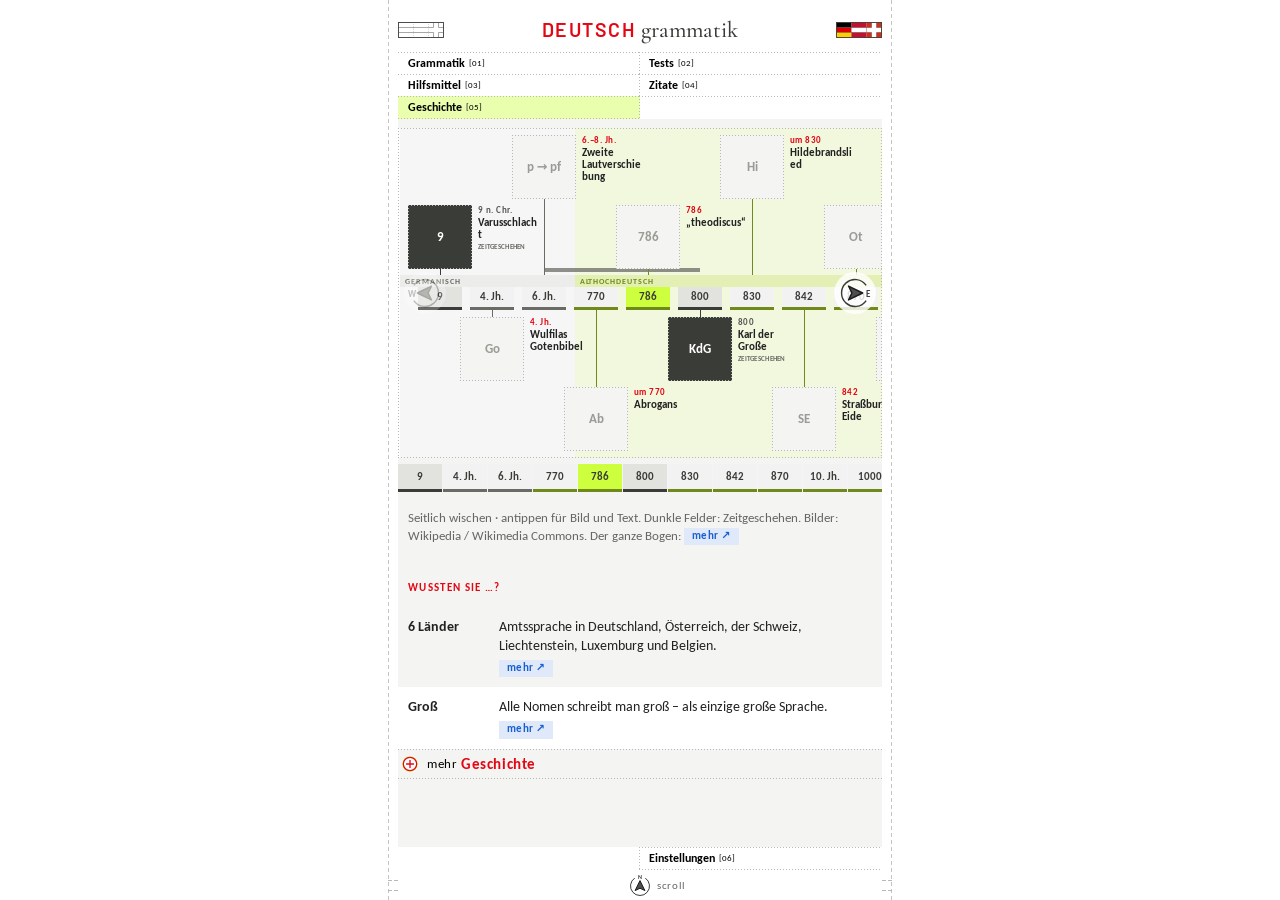
==== commit 4a80de8a: "Deutsch-App: einheitliche mehr-Leiste wie in P a–x und dasein-design (zwei gepunktete Linien, roter " ====
--- a/deutsch/index.html
+++ b/deutsch/index.html
@@ -1,5 +1,5 @@
 <!doctype html><html lang="de"><head><meta charset=utf8><meta name=viewport content="width=device-width,initial-scale=1,viewport-fit=cover"><style>:root{color-scheme:light;box-sizing:border-box;padding-top:env(safe-area-inset-top,0px);padding-bottom:env(safe-area-inset-bottom,0px)}body{margin:0;padding:0}img{max-width:100%}[hidden]{display:none!important}</style><link rel="manifest" href="manifest.webmanifest"><link rel="apple-touch-icon" href="apple-touch-icon.png"><link rel="icon" href="icon-192.png"><meta name="apple-mobile-web-app-capable" content="yes"><meta name="mobile-web-app-capable" content="yes"><meta name="apple-mobile-web-app-title" content="Deutsch"></head><body>
-<meta name="app-version" content="2026-10-31i"><script id="start-top">(function(){try{if("scrollRestoration" in history)history.scrollRestoration="manual";var K="start-hidden",LIM=30000,base=location.pathname+location.search;addEventListener("pageshow",function(e){if(e.persisted)location.reload();});document.addEventListener("visibilitychange",function(){if(document.visibilityState==="hidden"){try{sessionStorage.setItem(K,String(Date.now()));}catch(e){}}else{var t=0;try{t=+sessionStorage.getItem(K)||0;sessionStorage.removeItem(K);}catch(e){}if(t&&Date.now()-t>LIM)location.replace(base);}});}catch(e){}})();</script>
+<meta name="app-version" content="2026-10-31j"><script id="start-top">(function(){try{if("scrollRestoration" in history)history.scrollRestoration="manual";var K="start-hidden",LIM=30000,base=location.pathname+location.search;addEventListener("pageshow",function(e){if(e.persisted)location.reload();});document.addEventListener("visibilitychange",function(){if(document.visibilityState==="hidden"){try{sessionStorage.setItem(K,String(Date.now()));}catch(e){}}else{var t=0;try{t=+sessionStorage.getItem(K)||0;sessionStorage.removeItem(K);}catch(e){}if(t&&Date.now()-t>LIM)location.replace(base);}});}catch(e){}})();</script>
 <title>Deutsch Grammatik</title>
 <meta name="claude:viewport-fit-sides" content="cover">
 <meta name="theme-color" content="#ffffff">
@@ -631,11 +631,11 @@
 .hp .qt::after,.hp .qt .pic::after{display:none}
 .hp .qt .pic{background:#e6e6e3}
 .hp .qt .who{font-size:.95rem}.hp .qt small{font-size:.74rem}.hp .qt q{font-size:.9rem}.hp .qt .qen{font-size:.8rem}
-.mrow{display:flex;align-items:center;gap:12px;width:100%;min-height:44px;margin:-1px 0 0;padding:6px 10px;border:0;border-radius:0;background:var(--df) left top/100% 1px no-repeat;font:inherit;font-size:1rem;font-weight:400;color:#000;text-align:left;-webkit-tap-highlight-color:transparent}
-.mrow b{color:var(--red)}.mrow small{font-size:.75rem;color:var(--muted)}
-.mrow .pl{flex:none;width:26px;height:26px;overflow:visible;border-radius:50%;box-shadow:0 0 0 4px #e6f7a8}.mrow .pl circle{fill:#fff;stroke:var(--red);stroke-width:1.2}.mrow .pl path{fill:none;stroke:var(--red);stroke-width:1.4;stroke-linecap:round}
-.mrow.capm{margin:0;align-items:flex-start;padding-top:9px;background:var(--df) left top/100% 1px no-repeat,#fff}.mrow.capm:is(.p-links,.p-hist,.p-home){background:var(--df) left top/100% 1px no-repeat,#f4f4f2}.mrow.capm[hidden]{display:none}
-.mrow:active{background:var(--df) left top/100% 1px no-repeat,var(--lime)}
+.mrow{display:flex;align-items:center;gap:7px;width:100%;height:30px;margin:8px 0 0;padding:0 2px;border:0;border-radius:0;font:inherit;font-size:14px;font-weight:400;letter-spacing:.04em;color:inherit;text-align:left;cursor:pointer;-webkit-tap-highlight-color:transparent;background:var(--df) left top/100% 1px no-repeat,var(--df) left bottom/100% 1px no-repeat}.mrow>span{line-height:20px}.mrow b{color:var(--red);font-weight:700;font-size:15px;margin-left:-3px}.mrow .cvt{color:#000;font-weight:300;font-size:13px}.mrow .pl{flex:none;width:20px;height:20px;overflow:visible}.mrow .pl .c{fill:#fff;stroke:var(--red);stroke-width:1.5}.mrow .pl path{fill:none;stroke:var(--red);stroke-width:1.6;stroke-linecap:round}.mrow .pl .r1,.mrow .pl .r2{fill:none;stroke:#cdff3e;stroke-width:2.2;transform-box:fill-box;transform-origin:center;animation:mrp 1.8s ease-out infinite}.mrow .pl .r2{animation-delay:.9s}@keyframes mrp{0%{transform:scale(1);opacity:.95}100%{transform:scale(1.9);opacity:0}}@media (prefers-reduced-motion:reduce){.mrow .pl .r1,.mrow .pl .r2{animation:none}}.mrow.capm{height:auto;min-height:30px;margin:0;align-items:flex-start;padding-top:5px;background:var(--df) left top/100% 1px no-repeat,var(--df) left 29px/100% 1px no-repeat,#fff}.mrow.capm:is(.p-links,.p-hist,.p-home){background:var(--df) left top/100% 1px no-repeat,var(--df) left 29px/100% 1px no-repeat,#f4f4f2}
+
+
+.mrow.capm[hidden]{display:none}
+
 /* sections grey / white throughout, each bar the colour of its page, so a bar and its page are one block */
 #p-home,#p-links,#p-hist{background:#f4f4f2}
 #hscroll{scroll-snap-type:y proximity}#p-hist{scroll-snap-align:start}
@@ -2598,13 +2598,13 @@
   next(0);});}
 /* Zitate (Steuart, 30 Oct): one striped list, grey / white, a single dotted line between quotes; filter chips by topic (like the Wonder categories of dasein-design); in "Alle" the first 8, then "mehr" */
 const QS={f:"Alle",all:false};
-const PLUS='<svg class="pl" viewBox="-12 -12 24 24" aria-hidden="true"><circle r="10.5"/><path d="M-5.5 0H5.5M0 -5.5V5.5"/></svg>';
+const PLUS='<svg class="pl" viewBox="-12 -12 24 24" aria-hidden="true"><circle class="r1" r="8"/><circle class="r2" r="8"/><circle class="c" r="8"/><path d="M0 -4.2V4.2"/><path d="M-4.2 0H4.2"/></svg>';
 function quotesHTML(){const secs=QUOTES.filter(x=>x.sec).map(x=>x.sec);let sec="",qi=0,n=0,hid=0;const items=[];
   QUOTES.forEach(x=>{if(x.sec){sec=x.sec;qi=0;return;}if(QS.f!=="Alle"&&sec!==QS.f)return;
     if(qi===0&&QS.f==="Alle")items.push('<h4 class="qsec">'+esc(sec)+'</h4>');n++;
     items.push('<a class="qt'+(qi++%2?' alt':'')+'" href="'+x.u+'" target="_blank" rel="noopener"><span class="pic" aria-hidden="true"><i>'+x.pic+'</i>'+(x.w?'<img alt="" loading="lazy" data-w="'+x.w.join("|")+'">':'')+'</span><span class="qb"><b class="who">'+esc(x.who)+'</b><small>'+esc(x.when)+'</small><q>'+esc(x.q)+'</q><span class="qen">'+esc(x.en)+'</span></span></a>');});
   return '<div class="wchips qchips" id="qchips">'+["Alle"].concat(secs).map(f=>'<button data-f="'+esc(f)+'" aria-pressed="'+(QS.f===f)+'">'+esc(f==="Deutsch zu meinem Pferd"?"Pferd":f==="Zu kurz, zu lang, zu schwer"?"Zu schwer":f)+'</button>').join("")+'</div>'+
-   '<div class="qlist">'+items.join("")+'</div>'+(hid?'<button class="mrow" id="qmore">'+PLUS+'<span>mehr <b>Zitate</b> <small>(+'+hid+')</small></span></button>':'')+'<p class="tline">Antippen öffnet die Quelle. Bilder: Wikipedia / Wikimedia Commons.</p>';}
+   '<div class="qlist">'+items.join("")+'</div>'+(hid?'<button class="mrow" id="qmore">'+PLUS+'<span class="cvt">mehr</span><b>Zitate</b></button>':'')+'<p class="tline">Antippen öffnet die Quelle. Bilder: Wikipedia / Wikimedia Commons.</p>';}
 function renderQuotes(){$("p-quotes").innerHTML='<div class="tc df"><h3>Über die deutsche Sprache</h3>'+quotesHTML()+'</div>';loadPics($("p-quotes"));
   $("p-quotes").querySelectorAll("#qchips button").forEach(b=>b.onclick=()=>{QS.f=b.dataset.f;QS.all=false;renderQuotes();});
   const m=$("qmore");if(m)m.onclick=()=>{QS.all=true;renderQuotes();};}
@@ -2805,7 +2805,7 @@
   PAGES.forEach((p,i)=>{const r=i>>1,next=i+1<n?((i+1)>>1):null;
     p.style.minHeight=Math.max(0,next===null?H-ROWS*HB+1:H-(ROWS-next)*HB-40-(r+1)*HB)+"px";});if(typeof capAll==="function")capAll();}
 /* every section at most one screen (Steuart, 31 Oct): longer ones are cut at a row boundary, and a "mehr" row (⊕) opens the rest; "weniger" closes it again */
-const MINUS='<svg class="pl" viewBox="-12 -12 24 24" aria-hidden="true"><circle r="10.5"/><path d="M-5.5 0H5.5"/></svg>';
+const MINUS='<svg class="pl" viewBox="-12 -12 24 24" aria-hidden="true"><circle class="c" r="8"/><path d="M-4.2 0H4.2"/></svg>';
 const CAPSKIP=new Set(["p-home"]);const CAPATOM=".hi,.qt,a,button,li,p,h3,h4,label,input,select,img,svg,.tlw,.tls,.wchips,.box,.nt>div,.rows>div,.qsec";
 /* free height under the section's bar: bars of later rows wait at the bottom, and so does the right-hand partner of a left-hand section */
 function capAvail(i){return SC.clientHeight-((i>>1)*HB+22)-((ROWS-1-(i>>1))+(i%2?0:1))*HB;}
@@ -2814,7 +2814,7 @@
     m.onclick=()=>{const open=P.dataset.more!=="1";P.dataset.more=open?"1":"";capOne(P,i);if(!open)SC.scrollTo({top:secTop(i),behavior:"auto"});};}
   const name=SECS[i][1],av=capAvail(i)-44;P.style.maxHeight="";P.style.overflow="";
   m.style.minHeight="";if(P.scrollHeight<=av+46){m.hidden=true;return;}m.hidden=false;
-  if(P.dataset.more==="1"){m.innerHTML=MINUS+'<span>weniger <b>'+esc(name)+'</b></span>';return;}
+  if(P.dataset.more==="1"){m.setAttribute("aria-label","Weniger "+name);m.innerHTML=MINUS+'<span class="cvt">weniger</span><b>'+esc(name)+'</b>';return;}
   const T=P.getBoundingClientRect().top,R=e=>{const r=e.getBoundingClientRect();return [r.top-T,r.bottom-T];};
   const atoms=[...P.querySelectorAll(CAPATOM)].filter(e=>!e.closest("svg")||e.tagName==="svg").map(R).filter(r=>r[1]>r[0]);
   const leaves=[...P.querySelectorAll("*")].filter(e=>!e.children.length&&!e.closest("svg")).map(R).filter(r=>r[1]>r[0]);
@@ -2826,7 +2826,7 @@
   /* measure what is hidden before changing any style (scroll anchoring moves things afterwards) */
   const hid=[...P.querySelectorAll("h3,h4")].filter(h=>R(h)[0]>=y).map(h=>h.textContent.trim()).filter(Boolean),rows=[...P.querySelectorAll(".hi,.qt")].filter(e=>R(e)[0]>=y).length;
   P.style.maxHeight=y+"px";P.style.overflow="hidden";P.style.minHeight="0px";m.style.minHeight=(44+Math.max(0,av-y))+"px";
-  m.innerHTML=PLUS+'<span>mehr <b>'+esc(name)+'</b> <small>'+(hid.length?esc(hid.slice(0,3).join(" · "))+(hid.length>3?" …":""):rows?"(+"+rows+")":"")+'</small></span>';}
+  const hint=hid.length?hid.slice(0,3).join(" · ")+(hid.length>3?" …":""):rows?"+"+rows:"";m.setAttribute("aria-label","Mehr "+name+(hint?": "+hint:""));m.innerHTML=PLUS+'<span class="cvt">mehr</span><b>'+esc(name)+'</b>';}
 let capT=0;function capAll(){clearTimeout(capT);capT=setTimeout(()=>{PAGES.forEach((P,i)=>capOne(P,i));},60);}
 PAGES.forEach(P=>{if(CAPSKIP.has(P.id))return;new MutationObserver(capAll).observe(P,{childList:true,subtree:true});P.addEventListener("load",capAll,true);});
 window.addEventListener("resize",capAll);
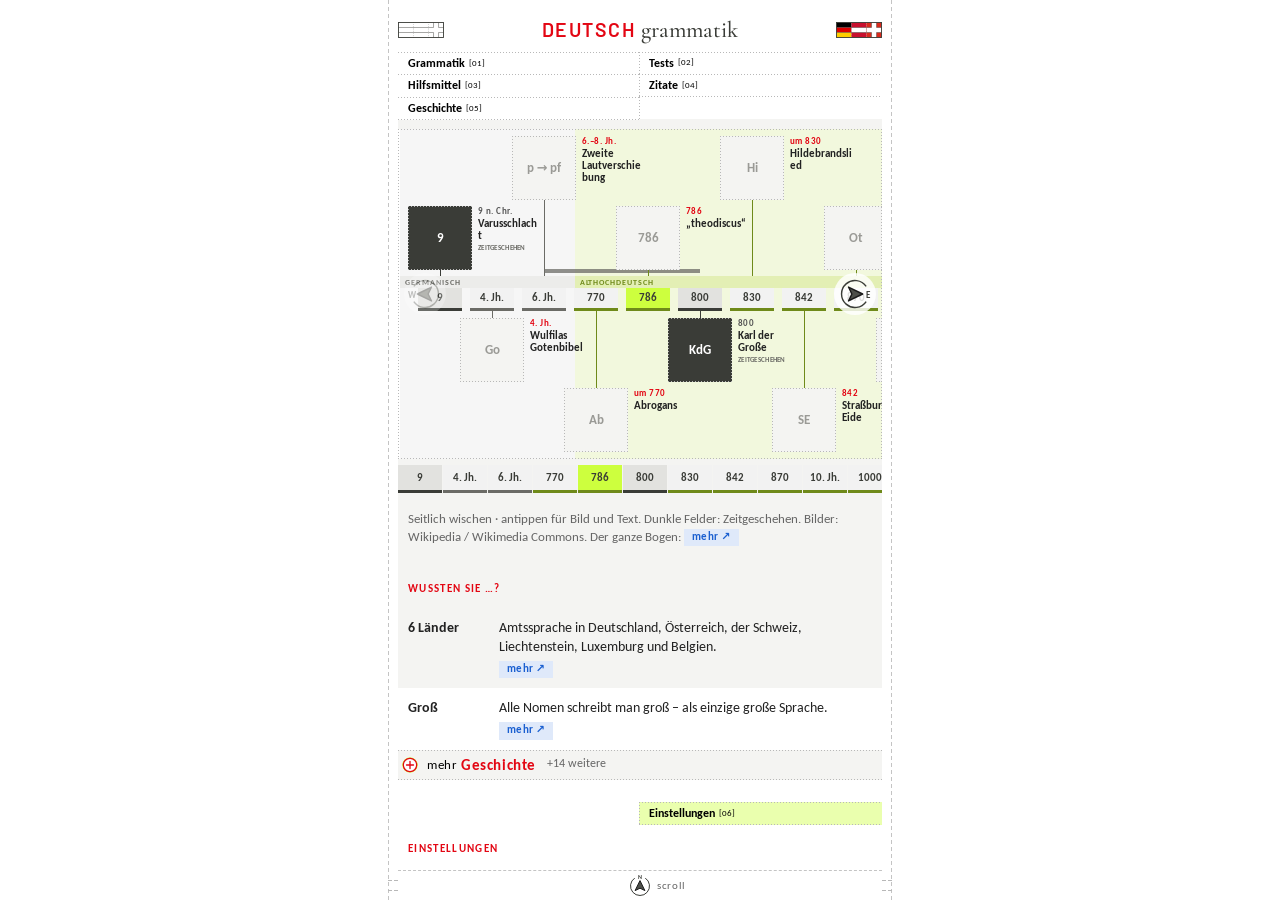
==== commit 1f16973d: "Abstände und Linien: Kapitel nur so hoch wie ihr Inhalt, gleicher Abstand (22 px) über allen Leisten" ====
--- a/deutsch/index.html
+++ b/deutsch/index.html
@@ -1,5 +1,5 @@
 <!doctype html><html lang="de"><head><meta charset=utf8><meta name=viewport content="width=device-width,initial-scale=1,viewport-fit=cover"><style>:root{color-scheme:light;box-sizing:border-box;padding-top:env(safe-area-inset-top,0px);padding-bottom:env(safe-area-inset-bottom,0px)}body{margin:0;padding:0}img{max-width:100%}[hidden]{display:none!important}</style><link rel="manifest" href="manifest.webmanifest"><link rel="apple-touch-icon" href="apple-touch-icon.png"><link rel="icon" href="icon-192.png"><meta name="apple-mobile-web-app-capable" content="yes"><meta name="mobile-web-app-capable" content="yes"><meta name="apple-mobile-web-app-title" content="Deutsch"></head><body>
-<meta name="app-version" content="2026-10-31j"><script id="start-top">(function(){try{if("scrollRestoration" in history)history.scrollRestoration="manual";var K="start-hidden",LIM=30000,base=location.pathname+location.search;addEventListener("pageshow",function(e){if(e.persisted)location.reload();});document.addEventListener("visibilitychange",function(){if(document.visibilityState==="hidden"){try{sessionStorage.setItem(K,String(Date.now()));}catch(e){}}else{var t=0;try{t=+sessionStorage.getItem(K)||0;sessionStorage.removeItem(K);}catch(e){}if(t&&Date.now()-t>LIM)location.replace(base);}});}catch(e){}})();</script>
+<meta name="app-version" content="2026-10-31l"><script id="start-top">(function(){try{if("scrollRestoration" in history)history.scrollRestoration="manual";var K="start-hidden",LIM=30000,base=location.pathname+location.search;addEventListener("pageshow",function(e){if(e.persisted)location.reload();});document.addEventListener("visibilitychange",function(){if(document.visibilityState==="hidden"){try{sessionStorage.setItem(K,String(Date.now()));}catch(e){}}else{var t=0;try{t=+sessionStorage.getItem(K)||0;sessionStorage.removeItem(K);}catch(e){}if(t&&Date.now()-t>LIM)location.replace(base);}});}catch(e){}})();</script>
 <title>Deutsch Grammatik</title>
 <meta name="claude:viewport-fit-sides" content="cover">
 <meta name="theme-color" content="#ffffff">
@@ -371,7 +371,7 @@
 .hb{position:sticky;z-index:14;display:flex;align-items:center;height:23px;padding:0 10px;font-size:12px;color:#000;cursor:pointer;white-space:nowrap;overflow:hidden;-webkit-tap-highlight-color:transparent;transition:background-color .15s;
   background:repeating-linear-gradient(to right,#b8b8b8 0 1px,transparent 1px 3px) left top/100% 1px no-repeat,repeating-linear-gradient(to right,#b8b8b8 0 1px,transparent 1px 3px) left bottom/100% 1px no-repeat,#fff}
 .hb b{font-weight:700}.hb small{font-size:8.5px;margin-left:4px}
-.hb.hl{margin:39px 50% -1px 0}.hb.hr{margin:39px 0 -1px calc(50% - 1px)}
+.hb.hl{margin:22px 50% -1px 0}.hb.hr{margin:22px 0 -1px calc(50% - 1px)}
 .hb.on{background-color:#eaffae!important}.hb.hit{background-color:#cdff3e!important}
 .sback{position:absolute;left:0;right:0;z-index:13;background:#fff;pointer-events:none}
 .hp{display:flex;flex-direction:column;gap:10px;padding-top:10px}#p-home{gap:8px}
@@ -631,7 +631,7 @@
 .hp .qt::after,.hp .qt .pic::after{display:none}
 .hp .qt .pic{background:#e6e6e3}
 .hp .qt .who{font-size:.95rem}.hp .qt small{font-size:.74rem}.hp .qt q{font-size:.9rem}.hp .qt .qen{font-size:.8rem}
-.mrow{display:flex;align-items:center;gap:7px;width:100%;height:30px;margin:8px 0 0;padding:0 2px;border:0;border-radius:0;font:inherit;font-size:14px;font-weight:400;letter-spacing:.04em;color:inherit;text-align:left;cursor:pointer;-webkit-tap-highlight-color:transparent;background:var(--df) left top/100% 1px no-repeat,var(--df) left bottom/100% 1px no-repeat}.mrow>span{line-height:20px}.mrow b{color:var(--red);font-weight:700;font-size:15px;margin-left:-3px}.mrow .cvt{color:#000;font-weight:300;font-size:13px}.mrow .pl{flex:none;width:20px;height:20px;overflow:visible}.mrow .pl .c{fill:#fff;stroke:var(--red);stroke-width:1.5}.mrow .pl path{fill:none;stroke:var(--red);stroke-width:1.6;stroke-linecap:round}.mrow .pl .r1,.mrow .pl .r2{fill:none;stroke:#cdff3e;stroke-width:2.2;transform-box:fill-box;transform-origin:center;animation:mrp 1.8s ease-out infinite}.mrow .pl .r2{animation-delay:.9s}@keyframes mrp{0%{transform:scale(1);opacity:.95}100%{transform:scale(1.9);opacity:0}}@media (prefers-reduced-motion:reduce){.mrow .pl .r1,.mrow .pl .r2{animation:none}}.mrow.capm{height:auto;min-height:30px;margin:0;align-items:flex-start;padding-top:5px;background:var(--df) left top/100% 1px no-repeat,var(--df) left 29px/100% 1px no-repeat,#fff}.mrow.capm:is(.p-links,.p-hist,.p-home){background:var(--df) left top/100% 1px no-repeat,var(--df) left 29px/100% 1px no-repeat,#f4f4f2}
+.mrow{display:flex;align-items:center;gap:7px;width:100%;height:30px;margin:8px 0 0;padding:0 2px;border:0;border-radius:0;font:inherit;font-size:14px;font-weight:400;letter-spacing:.04em;color:inherit;text-align:left;cursor:pointer;-webkit-tap-highlight-color:transparent;background:var(--df) left top/100% 1px no-repeat,var(--df) left bottom/100% 1px no-repeat}.mrow>span{line-height:20px}.mrow b{color:var(--red);font-weight:700;font-size:15px;margin-left:-3px}.mrow .cvt{color:#000;font-weight:300;font-size:13px}.mrow .pl{flex:none;width:20px;height:20px;overflow:visible}.mrow .pl .c{fill:#fff;stroke:var(--red);stroke-width:1.5}.mrow .pl path{fill:none;stroke:var(--red);stroke-width:1.6;stroke-linecap:round}.mrow .pl .r1,.mrow .pl .r2{fill:none;stroke:#cdff3e;stroke-width:2.2;transform-box:fill-box;transform-origin:center;animation:mrp 1.8s ease-out infinite}.mrow .pl .r2{animation-delay:.9s}.mrow small{flex:1 1 0;min-width:0;margin-left:4px;overflow:hidden;white-space:nowrap;text-overflow:ellipsis;font-size:12px;font-weight:400;letter-spacing:0;color:var(--muted)}.mrow>span,.mrow>b{flex:none}.mrow.nl{margin-top:0;background:var(--df) left bottom/100% 1px no-repeat}.mrow.capm.nl{background:var(--df) left 29px/100% 1px no-repeat,#fff}.mrow.capm.nl:is(.p-links,.p-hist,.p-home){background:var(--df) left 29px/100% 1px no-repeat,#f4f4f2}@keyframes mrp{0%{transform:scale(1);opacity:.95}100%{transform:scale(1.9);opacity:0}}@media (prefers-reduced-motion:reduce){.mrow .pl .r1,.mrow .pl .r2{animation:none}}.mrow.capm{height:auto;min-height:30px;margin:0;align-items:flex-start;padding-top:5px;background:var(--df) left top/100% 1px no-repeat,var(--df) left 29px/100% 1px no-repeat,#fff}.mrow.capm:is(.p-links,.p-hist,.p-home){background:var(--df) left top/100% 1px no-repeat,var(--df) left 29px/100% 1px no-repeat,#f4f4f2}
 
 
 .mrow.capm[hidden]{display:none}
@@ -2604,7 +2604,7 @@
     if(qi===0&&QS.f==="Alle")items.push('<h4 class="qsec">'+esc(sec)+'</h4>');n++;
     items.push('<a class="qt'+(qi++%2?' alt':'')+'" href="'+x.u+'" target="_blank" rel="noopener"><span class="pic" aria-hidden="true"><i>'+x.pic+'</i>'+(x.w?'<img alt="" loading="lazy" data-w="'+x.w.join("|")+'">':'')+'</span><span class="qb"><b class="who">'+esc(x.who)+'</b><small>'+esc(x.when)+'</small><q>'+esc(x.q)+'</q><span class="qen">'+esc(x.en)+'</span></span></a>');});
   return '<div class="wchips qchips" id="qchips">'+["Alle"].concat(secs).map(f=>'<button data-f="'+esc(f)+'" aria-pressed="'+(QS.f===f)+'">'+esc(f==="Deutsch zu meinem Pferd"?"Pferd":f==="Zu kurz, zu lang, zu schwer"?"Zu schwer":f)+'</button>').join("")+'</div>'+
-   '<div class="qlist">'+items.join("")+'</div>'+(hid?'<button class="mrow" id="qmore">'+PLUS+'<span class="cvt">mehr</span><b>Zitate</b></button>':'')+'<p class="tline">Antippen öffnet die Quelle. Bilder: Wikipedia / Wikimedia Commons.</p>';}
+   '<div class="qlist">'+items.join("")+'</div>'+(hid?'<button class="mrow" id="qmore">'+PLUS+'<span class="cvt">mehr</span><b>Zitate</b><small>+'+hid+' weitere</small></button>':'')+'<p class="tline">Antippen öffnet die Quelle. Bilder: Wikipedia / Wikimedia Commons.</p>';}
 function renderQuotes(){$("p-quotes").innerHTML='<div class="tc df"><h3>Über die deutsche Sprache</h3>'+quotesHTML()+'</div>';loadPics($("p-quotes"));
   $("p-quotes").querySelectorAll("#qchips button").forEach(b=>b.onclick=()=>{QS.f=b.dataset.f;QS.all=false;renderQuotes();});
   const m=$("qmore");if(m)m.onclick=()=>{QS.all=true;renderQuotes();};}
@@ -2803,7 +2803,7 @@
   $("p-title").style.minHeight=Math.max(300,H-ROWS*HB-15)+"px";
   /* every section is at least one screen: when it has arrived under its bar, the next bar still waits in its place at the bottom */
   PAGES.forEach((p,i)=>{const r=i>>1,next=i+1<n?((i+1)>>1):null;
-    p.style.minHeight=Math.max(0,next===null?H-ROWS*HB+1:H-(ROWS-next)*HB-40-(r+1)*HB)+"px";});if(typeof capAll==="function")capAll();}
+    p.style.minHeight=(next===null?Math.max(0,H-ROWS*HB+1):0)+"px";});if(typeof capAll==="function")capAll();}
 /* every section at most one screen (Steuart, 31 Oct): longer ones are cut at a row boundary, and a "mehr" row (⊕) opens the rest; "weniger" closes it again */
 const MINUS='<svg class="pl" viewBox="-12 -12 24 24" aria-hidden="true"><circle class="c" r="8"/><path d="M-4.2 0H4.2"/></svg>';
 const CAPSKIP=new Set(["p-home"]);const CAPATOM=".hi,.qt,a,button,li,p,h3,h4,label,input,select,img,svg,.tlw,.tls,.wchips,.box,.nt>div,.rows>div,.qsec";
@@ -2814,7 +2814,7 @@
     m.onclick=()=>{const open=P.dataset.more!=="1";P.dataset.more=open?"1":"";capOne(P,i);if(!open)SC.scrollTo({top:secTop(i),behavior:"auto"});};}
   const name=SECS[i][1],av=capAvail(i)-44;P.style.maxHeight="";P.style.overflow="";
   m.style.minHeight="";if(P.scrollHeight<=av+46){m.hidden=true;return;}m.hidden=false;
-  if(P.dataset.more==="1"){m.setAttribute("aria-label","Weniger "+name);m.innerHTML=MINUS+'<span class="cvt">weniger</span><b>'+esc(name)+'</b>';return;}
+  if(P.dataset.more==="1"){m.setAttribute("aria-label","Weniger "+name);m.innerHTML=MINUS+'<span class="cvt">weniger</span><b>'+esc(name)+'</b>';dedupLine(m);return;}
   const T=P.getBoundingClientRect().top,R=e=>{const r=e.getBoundingClientRect();return [r.top-T,r.bottom-T];};
   const atoms=[...P.querySelectorAll(CAPATOM)].filter(e=>!e.closest("svg")||e.tagName==="svg").map(R).filter(r=>r[1]>r[0]);
   const leaves=[...P.querySelectorAll("*")].filter(e=>!e.children.length&&!e.closest("svg")).map(R).filter(r=>r[1]>r[0]);
@@ -2825,9 +2825,13 @@
   y=Math.max(60,Math.min(av,Math.ceil(y)));
   /* measure what is hidden before changing any style (scroll anchoring moves things afterwards) */
   const hid=[...P.querySelectorAll("h3,h4")].filter(h=>R(h)[0]>=y).map(h=>h.textContent.trim()).filter(Boolean),rows=[...P.querySelectorAll(".hi,.qt")].filter(e=>R(e)[0]>=y).length;
-  P.style.maxHeight=y+"px";P.style.overflow="hidden";P.style.minHeight="0px";m.style.minHeight=(44+Math.max(0,av-y))+"px";
-  const hint=hid.length?hid.slice(0,3).join(" · ")+(hid.length>3?" …":""):rows?"+"+rows:"";m.setAttribute("aria-label","Mehr "+name+(hint?": "+hint:""));m.innerHTML=PLUS+'<span class="cvt">mehr</span><b>'+esc(name)+'</b>';}
-let capT=0;function capAll(){clearTimeout(capT);capT=setTimeout(()=>{PAGES.forEach((P,i)=>capOne(P,i));},60);}
+  P.style.maxHeight=y+"px";P.style.overflow="hidden";P.style.minHeight="0px";m.style.minHeight="";
+  const hint=hid.length?hid.slice(0,3).join(" · ")+(hid.length>3?" …":""):rows?"+"+rows+" weitere":"";m.setAttribute("aria-label","Mehr "+name+(hint?": "+hint:""));m.innerHTML=PLUS+'<span class="cvt">mehr</span><b>'+esc(name)+'</b>'+(hint?'<small>'+esc(hint)+'</small>':'');dedupLine(m);}
+/* endet der Inhalt schon mit einer gepunkteten Linie, braucht die Leiste oben keine eigene (keine Doppellinie) */
+function dedupLine(m){m.classList.remove("nl");const pv=m.previousElementSibling;if(!pv||m.hidden)return;const T=m.getBoundingClientRect().top;
+  for(const e of pv.querySelectorAll("*")){const r=e.getBoundingClientRect();if(!r.height||r.bottom>T+1||r.bottom<T-9)continue;const cs=getComputedStyle(e);
+    if(/gradient/.test(cs.backgroundImage)||(cs.borderBottomStyle!=="none"&&parseFloat(cs.borderBottomWidth)>0)){m.classList.add("nl");return;}}}
+let capT=0;function capAll(){clearTimeout(capT);capT=setTimeout(()=>{PAGES.forEach((P,i)=>capOne(P,i));document.querySelectorAll(".mrow:not([hidden])").forEach(dedupLine);},60);}
 PAGES.forEach(P=>{if(CAPSKIP.has(P.id))return;new MutationObserver(capAll).observe(P,{childList:true,subtree:true});P.addEventListener("load",capAll,true);});
 window.addEventListener("resize",capAll);
 /* N arrow at the foot: next page; at the end "nach oben"; pulsing rings at the very top */
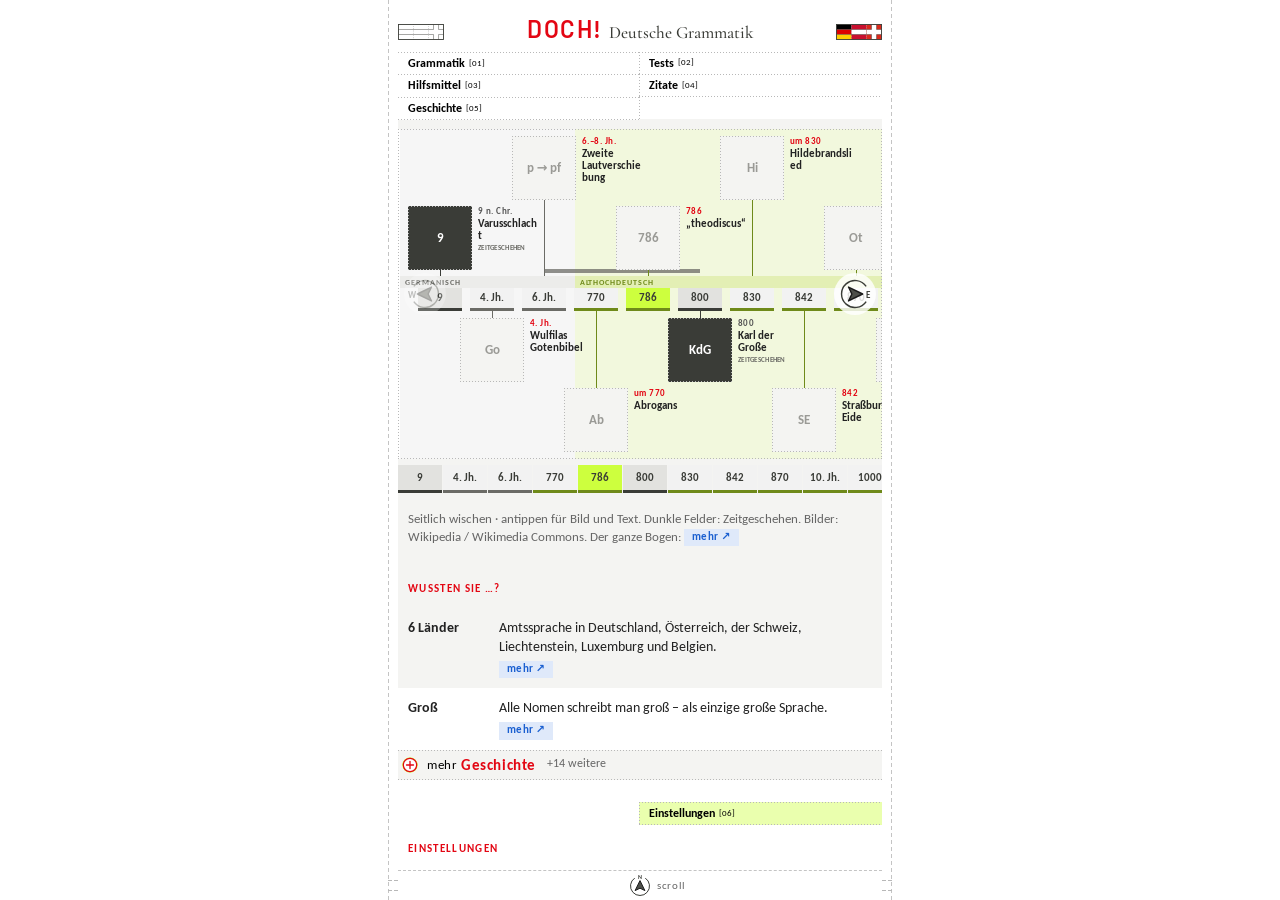
==== commit 126e69e6: "Deutsch-App heißt jetzt DOCH! Deutsche Grammatik (Kopfzeile, Titel, Manifest), Version 2026-10-31m C" ====
--- a/deutsch/index.html
+++ b/deutsch/index.html
@@ -1,6 +1,6 @@
-<!doctype html><html lang="de"><head><meta charset=utf8><meta name=viewport content="width=device-width,initial-scale=1,viewport-fit=cover"><style>:root{color-scheme:light;box-sizing:border-box;padding-top:env(safe-area-inset-top,0px);padding-bottom:env(safe-area-inset-bottom,0px)}body{margin:0;padding:0}img{max-width:100%}[hidden]{display:none!important}</style><link rel="manifest" href="manifest.webmanifest"><link rel="apple-touch-icon" href="apple-touch-icon.png"><link rel="icon" href="icon-192.png"><meta name="apple-mobile-web-app-capable" content="yes"><meta name="mobile-web-app-capable" content="yes"><meta name="apple-mobile-web-app-title" content="Deutsch"></head><body>
-<meta name="app-version" content="2026-10-31l"><script id="start-top">(function(){try{if("scrollRestoration" in history)history.scrollRestoration="manual";var K="start-hidden",LIM=30000,base=location.pathname+location.search;addEventListener("pageshow",function(e){if(e.persisted)location.reload();});document.addEventListener("visibilitychange",function(){if(document.visibilityState==="hidden"){try{sessionStorage.setItem(K,String(Date.now()));}catch(e){}}else{var t=0;try{t=+sessionStorage.getItem(K)||0;sessionStorage.removeItem(K);}catch(e){}if(t&&Date.now()-t>LIM)location.replace(base);}});}catch(e){}})();</script>
-<title>Deutsch Grammatik</title>
+<!doctype html><html lang="de"><head><meta charset=utf8><meta name=viewport content="width=device-width,initial-scale=1,viewport-fit=cover"><style>:root{color-scheme:light;box-sizing:border-box;padding-top:env(safe-area-inset-top,0px);padding-bottom:env(safe-area-inset-bottom,0px)}body{margin:0;padding:0}img{max-width:100%}[hidden]{display:none!important}</style><link rel="manifest" href="manifest.webmanifest"><link rel="apple-touch-icon" href="apple-touch-icon.png"><link rel="icon" href="icon-192.png"><meta name="apple-mobile-web-app-capable" content="yes"><meta name="mobile-web-app-capable" content="yes"><meta name="apple-mobile-web-app-title" content="DOCH!"></head><body>
+<meta name="app-version" content="2026-10-31m"><script id="start-top">(function(){try{if("scrollRestoration" in history)history.scrollRestoration="manual";var K="start-hidden",LIM=30000,base=location.pathname+location.search;addEventListener("pageshow",function(e){if(e.persisted)location.reload();});document.addEventListener("visibilitychange",function(){if(document.visibilityState==="hidden"){try{sessionStorage.setItem(K,String(Date.now()));}catch(e){}}else{var t=0;try{t=+sessionStorage.getItem(K)||0;sessionStorage.removeItem(K);}catch(e){}if(t&&Date.now()-t>LIM)location.replace(base);}});}catch(e){}})();</script>
+<title>DOCH! Deutsche Grammatik</title>
 <meta name="claude:viewport-fit-sides" content="cover">
 <meta name="theme-color" content="#ffffff">
 <style>
@@ -332,7 +332,8 @@
 @font-face{font-family:"DdCor";font-weight:500;font-display:swap;src:url([data-uri]) format("woff2")}
 .home h1.logo{flex:1;justify-content:center;gap:6px;cursor:pointer;min-width:0;overflow:visible}.home .mark{width:46px;height:16px}
 .home h1.logo b{font-family:DdBar,Carlito,sans-serif;font-weight:600;font-size:1.22rem;letter-spacing:.08em;color:var(--red)}
-.home h1.logo span{font-family:DdCor,Georgia,serif;font-weight:500;font-size:1.42rem;letter-spacing:0;color:var(--ink)}.mark{width:60px;height:21px}
+.home h1.logo span{font-family:DdCor,Georgia,serif;font-weight:500;font-size:1.42rem;letter-spacing:0;color:var(--ink)}
+.home h1.logo b{font-size:min(1.5rem,calc(8.6vw - 12.8px));letter-spacing:.06em}.home h1.logo span{font-size:min(1.08rem,calc(6.2vw - 9.2px))}.mark{width:60px;height:21px}
 .markb{background:transparent;padding:12px 4px;margin:-12px -4px;flex:none;display:flex}.mark{width:54px;height:19px;flex:none}.mark .fl{opacity:0;transition:opacity .35s}.markb.on .mark .fl{opacity:1}.mark .mo{fill:none;stroke:var(--ink);stroke-width:6}.mark .mi{fill:none;stroke:var(--ink);stroke-width:3}.mark .md{fill:none;stroke:var(--ink);stroke-width:3;stroke-dasharray:3 9}
 .gear{width:44px;height:44px;padding:0;display:grid;place-items:center;flex:none}.gear svg{width:22px;height:22px}
 .gear[aria-expanded="true"]{background:var(--ink);color:#fff}
@@ -682,7 +683,7 @@
 <div class="app"><i class="rule l"></i><i class="rule r"></i><i class="tk t"></i><i class="tk b"></i>
   <!-- HOME -->
   <section id="home" class="home">
-    <div class="titlebar"><span class="brand"><button class="markb" id="markL" aria-label="Zur Titelseite"><svg class="mark" viewBox="-3 -3 306 106" aria-hidden="true"><g class="fl"><rect width="100" height="33.4" fill="#000"/><rect y="33.3" width="100" height="33.4" fill="#dd0000"/><rect y="66.6" width="100" height="33.4" fill="#ffce00"/><rect x="100" width="100" height="100" fill="#c8102e"/><rect x="100" y="33.3" width="100" height="33.4" fill="#fff"/><rect x="200" width="100" height="100" fill="#da291c"/><rect x="233.3" width="33.4" height="100" fill="#fff"/><rect x="200" y="33.3" width="100" height="33.4" fill="#fff"/></g><path d="M0 33.3H200M0 66.7H200M233.3 0V33.3M266.7 0V33.3M233.3 66.7V100M266.7 66.7V100M200 33.3H233.3M266.7 33.3H300M200 66.7H233.3M266.7 66.7H300" class="mi"/><path d="M100 0V100M200 0V100" class="md"/><rect width="300" height="100" class="mo"/></svg></button><h1 class="logo"><b>DEUTSCH</b><span>grammatik</span></h1><button class="markb on" id="markb" aria-label="Zur Titelseite"><svg class="mark" viewBox="-3 -3 306 106" aria-hidden="true"><g class="fl"><rect width="100" height="33.4" fill="#000"/><rect y="33.3" width="100" height="33.4" fill="#dd0000"/><rect y="66.6" width="100" height="33.4" fill="#ffce00"/><rect x="100" width="100" height="100" fill="#c8102e"/><rect x="100" y="33.3" width="100" height="33.4" fill="#fff"/><rect x="200" width="100" height="100" fill="#da291c"/><rect x="233.3" width="33.4" height="100" fill="#fff"/><rect x="200" y="33.3" width="100" height="33.4" fill="#fff"/></g><path d="M0 33.3H200M0 66.7H200M233.3 0V33.3M266.7 0V33.3M233.3 66.7V100M266.7 66.7V100M200 33.3H233.3M266.7 33.3H300M200 66.7H233.3M266.7 66.7H300" class="mi"/><path d="M100 0V100M200 0V100" class="md"/><rect width="300" height="100" class="mo"/></svg></button></span></div>
+    <div class="titlebar"><span class="brand"><button class="markb" id="markL" aria-label="Zur Titelseite"><svg class="mark" viewBox="-3 -3 306 106" aria-hidden="true"><g class="fl"><rect width="100" height="33.4" fill="#000"/><rect y="33.3" width="100" height="33.4" fill="#dd0000"/><rect y="66.6" width="100" height="33.4" fill="#ffce00"/><rect x="100" width="100" height="100" fill="#c8102e"/><rect x="100" y="33.3" width="100" height="33.4" fill="#fff"/><rect x="200" width="100" height="100" fill="#da291c"/><rect x="233.3" width="33.4" height="100" fill="#fff"/><rect x="200" y="33.3" width="100" height="33.4" fill="#fff"/></g><path d="M0 33.3H200M0 66.7H200M233.3 0V33.3M266.7 0V33.3M233.3 66.7V100M266.7 66.7V100M200 33.3H233.3M266.7 33.3H300M200 66.7H233.3M266.7 66.7H300" class="mi"/><path d="M100 0V100M200 0V100" class="md"/><rect width="300" height="100" class="mo"/></svg></button><h1 class="logo"><b>DOCH!</b><span>Deutsche Grammatik</span></h1><button class="markb on" id="markb" aria-label="Zur Titelseite"><svg class="mark" viewBox="-3 -3 306 106" aria-hidden="true"><g class="fl"><rect width="100" height="33.4" fill="#000"/><rect y="33.3" width="100" height="33.4" fill="#dd0000"/><rect y="66.6" width="100" height="33.4" fill="#ffce00"/><rect x="100" width="100" height="100" fill="#c8102e"/><rect x="100" y="33.3" width="100" height="33.4" fill="#fff"/><rect x="200" width="100" height="100" fill="#da291c"/><rect x="233.3" width="33.4" height="100" fill="#fff"/><rect x="200" y="33.3" width="100" height="33.4" fill="#fff"/></g><path d="M0 33.3H200M0 66.7H200M233.3 0V33.3M266.7 0V33.3M233.3 66.7V100M266.7 66.7V100M200 33.3H233.3M266.7 33.3H300M200 66.7H233.3M266.7 66.7H300" class="mi"/><path d="M100 0V100M200 0V100" class="md"/><rect width="300" height="100" class="mo"/></svg></button></span></div>
     <div class="sets" id="sets" hidden>
       <div class="timer"><span>Timer im Spiel</span><button id="tmr" aria-pressed="false">aus</button></div>
       <div class="timer"><span>Artikel-Hilfe <small class="n">Grundform vor der Antwort zeigen</small></span><button id="ahp" aria-pressed="false">aus</button></div>
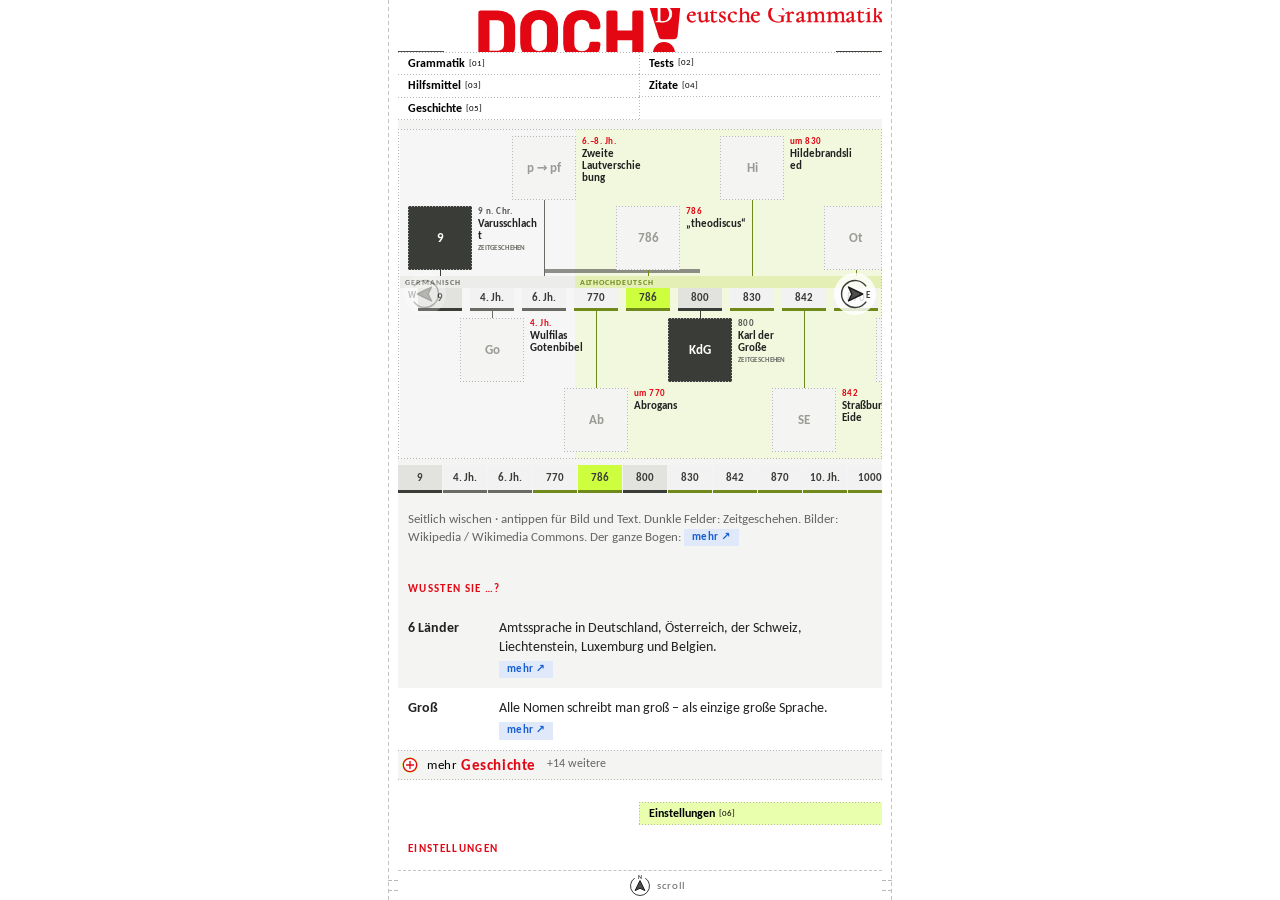
==== commit 5cf69d02: "DOCH!: neues Kopflogo (dickes DOCH!, weisses D im Ausrufezeichen), neue App-Symbole, Version n Co-Au" ====
--- a/deutsch/index.html
+++ b/deutsch/index.html
@@ -1,5 +1,5 @@
-<!doctype html><html lang="de"><head><meta charset=utf8><meta name=viewport content="width=device-width,initial-scale=1,viewport-fit=cover"><style>:root{color-scheme:light;box-sizing:border-box;padding-top:env(safe-area-inset-top,0px);padding-bottom:env(safe-area-inset-bottom,0px)}body{margin:0;padding:0}img{max-width:100%}[hidden]{display:none!important}</style><link rel="manifest" href="manifest.webmanifest"><link rel="apple-touch-icon" href="apple-touch-icon.png"><link rel="icon" href="icon-192.png"><meta name="apple-mobile-web-app-capable" content="yes"><meta name="mobile-web-app-capable" content="yes"><meta name="apple-mobile-web-app-title" content="DOCH!"></head><body>
-<meta name="app-version" content="2026-10-31m"><script id="start-top">(function(){try{if("scrollRestoration" in history)history.scrollRestoration="manual";var K="start-hidden",LIM=30000,base=location.pathname+location.search;addEventListener("pageshow",function(e){if(e.persisted)location.reload();});document.addEventListener("visibilitychange",function(){if(document.visibilityState==="hidden"){try{sessionStorage.setItem(K,String(Date.now()));}catch(e){}}else{var t=0;try{t=+sessionStorage.getItem(K)||0;sessionStorage.removeItem(K);}catch(e){}if(t&&Date.now()-t>LIM)location.replace(base);}});}catch(e){}})();</script>
+<!doctype html><html lang="de"><head><meta charset=utf8><meta name=viewport content="width=device-width,initial-scale=1,viewport-fit=cover"><style>:root{color-scheme:light;box-sizing:border-box;padding-top:env(safe-area-inset-top,0px);padding-bottom:env(safe-area-inset-bottom,0px)}body{margin:0;padding:0}img{max-width:100%}[hidden]{display:none!important}</style><link rel="manifest" href="manifest.webmanifest"><link rel="apple-touch-icon" href="apple-touch-icon.png?v=2"><link rel="icon" href="icon-192.png?v=2"><meta name="apple-mobile-web-app-capable" content="yes"><meta name="mobile-web-app-capable" content="yes"><meta name="apple-mobile-web-app-title" content="DOCH!"><style id="logo-doch">.home h1.logo{display:flex;align-items:center;justify-content:center;flex:1;min-width:0;line-height:1;cursor:pointer;margin:0}.home h1.logo svg{display:block;width:100%;max-width:330px;height:auto;overflow:visible}.home h1.logo .lb{font-family:DdBar,Carlito,sans-serif;font-weight:600;fill:var(--red);stroke:var(--red);stroke-width:3.2;stroke-linejoin:round;letter-spacing:1px}.home h1.logo .lx{fill:var(--red)}.home h1.logo .ld{font-family:DdCor,Georgia,serif;font-weight:500;fill:#fff;stroke:#fff;stroke-width:.7}.home h1.logo .ls{font-family:DdCor,Georgia,serif;font-weight:500;fill:var(--red);stroke:var(--red);stroke-width:.4}</style></head><body>
+<meta name="app-version" content="2026-10-31n"><script id="start-top">(function(){try{if("scrollRestoration" in history)history.scrollRestoration="manual";var K="start-hidden",LIM=30000,base=location.pathname+location.search;addEventListener("pageshow",function(e){if(e.persisted)location.reload();});document.addEventListener("visibilitychange",function(){if(document.visibilityState==="hidden"){try{sessionStorage.setItem(K,String(Date.now()));}catch(e){}}else{var t=0;try{t=+sessionStorage.getItem(K)||0;sessionStorage.removeItem(K);}catch(e){}if(t&&Date.now()-t>LIM)location.replace(base);}});}catch(e){}})();</script>
 <title>DOCH! Deutsche Grammatik</title>
 <meta name="claude:viewport-fit-sides" content="cover">
 <meta name="theme-color" content="#ffffff">
@@ -683,7 +683,7 @@
 <div class="app"><i class="rule l"></i><i class="rule r"></i><i class="tk t"></i><i class="tk b"></i>
   <!-- HOME -->
   <section id="home" class="home">
-    <div class="titlebar"><span class="brand"><button class="markb" id="markL" aria-label="Zur Titelseite"><svg class="mark" viewBox="-3 -3 306 106" aria-hidden="true"><g class="fl"><rect width="100" height="33.4" fill="#000"/><rect y="33.3" width="100" height="33.4" fill="#dd0000"/><rect y="66.6" width="100" height="33.4" fill="#ffce00"/><rect x="100" width="100" height="100" fill="#c8102e"/><rect x="100" y="33.3" width="100" height="33.4" fill="#fff"/><rect x="200" width="100" height="100" fill="#da291c"/><rect x="233.3" width="33.4" height="100" fill="#fff"/><rect x="200" y="33.3" width="100" height="33.4" fill="#fff"/></g><path d="M0 33.3H200M0 66.7H200M233.3 0V33.3M266.7 0V33.3M233.3 66.7V100M266.7 66.7V100M200 33.3H233.3M266.7 33.3H300M200 66.7H233.3M266.7 66.7H300" class="mi"/><path d="M100 0V100M200 0V100" class="md"/><rect width="300" height="100" class="mo"/></svg></button><h1 class="logo"><b>DOCH!</b><span>Deutsche Grammatik</span></h1><button class="markb on" id="markb" aria-label="Zur Titelseite"><svg class="mark" viewBox="-3 -3 306 106" aria-hidden="true"><g class="fl"><rect width="100" height="33.4" fill="#000"/><rect y="33.3" width="100" height="33.4" fill="#dd0000"/><rect y="66.6" width="100" height="33.4" fill="#ffce00"/><rect x="100" width="100" height="100" fill="#c8102e"/><rect x="100" y="33.3" width="100" height="33.4" fill="#fff"/><rect x="200" width="100" height="100" fill="#da291c"/><rect x="233.3" width="33.4" height="100" fill="#fff"/><rect x="200" y="33.3" width="100" height="33.4" fill="#fff"/></g><path d="M0 33.3H200M0 66.7H200M233.3 0V33.3M266.7 0V33.3M233.3 66.7V100M266.7 66.7V100M200 33.3H233.3M266.7 33.3H300M200 66.7H233.3M266.7 66.7H300" class="mi"/><path d="M100 0V100M200 0V100" class="md"/><rect width="300" height="100" class="mo"/></svg></button></span></div>
+    <div class="titlebar"><span class="brand"><button class="markb" id="markL" aria-label="Zur Titelseite"><svg class="mark" viewBox="-3 -3 306 106" aria-hidden="true"><g class="fl"><rect width="100" height="33.4" fill="#000"/><rect y="33.3" width="100" height="33.4" fill="#dd0000"/><rect y="66.6" width="100" height="33.4" fill="#ffce00"/><rect x="100" width="100" height="100" fill="#c8102e"/><rect x="100" y="33.3" width="100" height="33.4" fill="#fff"/><rect x="200" width="100" height="100" fill="#da291c"/><rect x="233.3" width="33.4" height="100" fill="#fff"/><rect x="200" y="33.3" width="100" height="33.4" fill="#fff"/></g><path d="M0 33.3H200M0 66.7H200M233.3 0V33.3M266.7 0V33.3M233.3 66.7V100M266.7 66.7V100M200 33.3H233.3M266.7 33.3H300M200 66.7H233.3M266.7 66.7H300" class="mi"/><path d="M100 0V100M200 0V100" class="md"/><rect width="300" height="100" class="mo"/></svg></button><h1 class="logo" role="img" aria-label="DOCH! Deutsche Grammatik"><svg viewBox="0 0 330 74" aria-hidden="true"><text class="lb" x="0" y="66" font-size="68">DOCH</text><path class="lx" d="M176 2h26a4 4 0 0 1 4 4.6l-3.4 36a4 4 0 0 1-4 3.6h-11.2a4 4 0 0 1-4-3.6L172 6.6A4 4 0 0 1 176 2z"/><circle class="lx" cx="189" cy="60" r="11"/><text class="ld" x="189" y="29" font-size="26" text-anchor="middle">D</text><text class="ls" x="211" y="29" font-size="26">eutsche Grammatik</text></svg></h1><button class="markb on" id="markb" aria-label="Zur Titelseite"><svg class="mark" viewBox="-3 -3 306 106" aria-hidden="true"><g class="fl"><rect width="100" height="33.4" fill="#000"/><rect y="33.3" width="100" height="33.4" fill="#dd0000"/><rect y="66.6" width="100" height="33.4" fill="#ffce00"/><rect x="100" width="100" height="100" fill="#c8102e"/><rect x="100" y="33.3" width="100" height="33.4" fill="#fff"/><rect x="200" width="100" height="100" fill="#da291c"/><rect x="233.3" width="33.4" height="100" fill="#fff"/><rect x="200" y="33.3" width="100" height="33.4" fill="#fff"/></g><path d="M0 33.3H200M0 66.7H200M233.3 0V33.3M266.7 0V33.3M233.3 66.7V100M266.7 66.7V100M200 33.3H233.3M266.7 33.3H300M200 66.7H233.3M266.7 66.7H300" class="mi"/><path d="M100 0V100M200 0V100" class="md"/><rect width="300" height="100" class="mo"/></svg></button></span></div>
     <div class="sets" id="sets" hidden>
       <div class="timer"><span>Timer im Spiel</span><button id="tmr" aria-pressed="false">aus</button></div>
       <div class="timer"><span>Artikel-Hilfe <small class="n">Grundform vor der Antwort zeigen</small></span><button id="ahp" aria-pressed="false">aus</button></div>
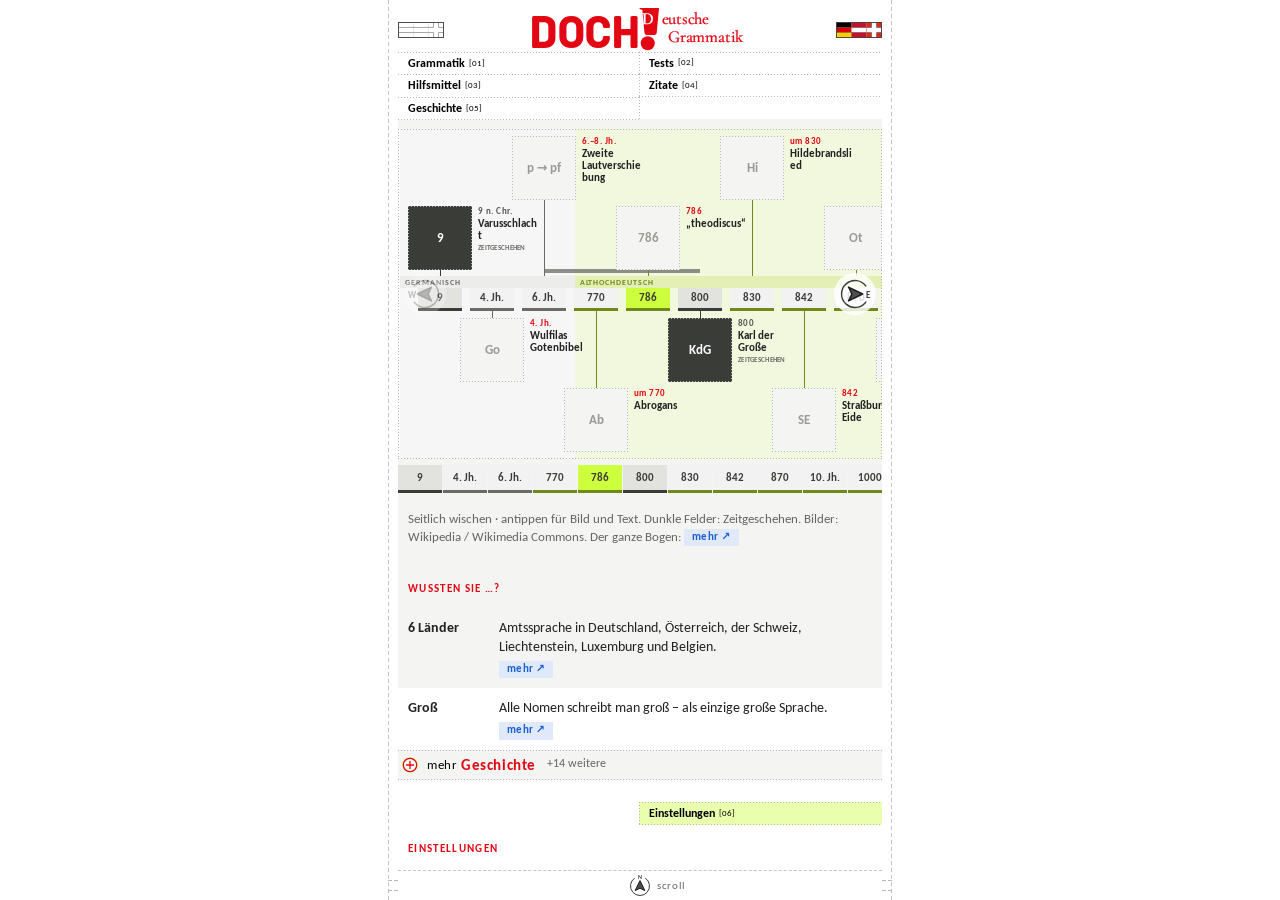
==== commit 83339ae6: "DOCH!: kleineres Logo mit Grammatik unter Deutsche, Flaggen angepasst (o); Startseite robuster erzwi" ====
--- a/deutsch/index.html
+++ b/deutsch/index.html
@@ -1,5 +1,5 @@
-<!doctype html><html lang="de"><head><meta charset=utf8><meta name=viewport content="width=device-width,initial-scale=1,viewport-fit=cover"><style>:root{color-scheme:light;box-sizing:border-box;padding-top:env(safe-area-inset-top,0px);padding-bottom:env(safe-area-inset-bottom,0px)}body{margin:0;padding:0}img{max-width:100%}[hidden]{display:none!important}</style><link rel="manifest" href="manifest.webmanifest"><link rel="apple-touch-icon" href="apple-touch-icon.png?v=2"><link rel="icon" href="icon-192.png?v=2"><meta name="apple-mobile-web-app-capable" content="yes"><meta name="mobile-web-app-capable" content="yes"><meta name="apple-mobile-web-app-title" content="DOCH!"><style id="logo-doch">.home h1.logo{display:flex;align-items:center;justify-content:center;flex:1;min-width:0;line-height:1;cursor:pointer;margin:0}.home h1.logo svg{display:block;width:100%;max-width:330px;height:auto;overflow:visible}.home h1.logo .lb{font-family:DdBar,Carlito,sans-serif;font-weight:600;fill:var(--red);stroke:var(--red);stroke-width:3.2;stroke-linejoin:round;letter-spacing:1px}.home h1.logo .lx{fill:var(--red)}.home h1.logo .ld{font-family:DdCor,Georgia,serif;font-weight:500;fill:#fff;stroke:#fff;stroke-width:.7}.home h1.logo .ls{font-family:DdCor,Georgia,serif;font-weight:500;fill:var(--red);stroke:var(--red);stroke-width:.4}</style></head><body>
-<meta name="app-version" content="2026-10-31n"><script id="start-top">(function(){try{if("scrollRestoration" in history)history.scrollRestoration="manual";var K="start-hidden",LIM=30000,base=location.pathname+location.search;addEventListener("pageshow",function(e){if(e.persisted)location.reload();});document.addEventListener("visibilitychange",function(){if(document.visibilityState==="hidden"){try{sessionStorage.setItem(K,String(Date.now()));}catch(e){}}else{var t=0;try{t=+sessionStorage.getItem(K)||0;sessionStorage.removeItem(K);}catch(e){}if(t&&Date.now()-t>LIM)location.replace(base);}});}catch(e){}})();</script>
+<!doctype html><html lang="de"><head><meta charset=utf8><meta name=viewport content="width=device-width,initial-scale=1,viewport-fit=cover"><style>:root{color-scheme:light;box-sizing:border-box;padding-top:env(safe-area-inset-top,0px);padding-bottom:env(safe-area-inset-bottom,0px)}body{margin:0;padding:0}img{max-width:100%}[hidden]{display:none!important}</style><link rel="manifest" href="manifest.webmanifest"><link rel="apple-touch-icon" href="apple-touch-icon.png?v=2"><link rel="icon" href="icon-192.png?v=2"><meta name="apple-mobile-web-app-capable" content="yes"><meta name="mobile-web-app-capable" content="yes"><meta name="apple-mobile-web-app-title" content="DOCH!"><style id="logo-doch">.home .brand{align-items:center}.home h1.logo{display:flex;align-items:center;justify-content:center;flex:1;min-width:0;line-height:1;cursor:pointer;margin:0}.home h1.logo svg{display:block;width:100%;max-width:220px;height:auto;overflow:visible}.home .mark{width:calc(12vw - 1px);max-width:50px;height:auto;aspect-ratio:306/106}.home .markb{padding:0;margin:0;flex:none}.home h1.logo .lb{font-family:DdBar,Carlito,sans-serif;font-weight:600;fill:var(--red);stroke:var(--red);stroke-width:2.6;stroke-linejoin:round;letter-spacing:.8px}.home h1.logo .lx{fill:var(--red)}.home h1.logo .ld{font-family:DdCor,Georgia,serif;font-weight:500;fill:#fff;stroke:#fff;stroke-width:.6}.home h1.logo .ls{font-family:DdCor,Georgia,serif;font-weight:500;fill:var(--red);stroke:var(--red);stroke-width:.35}</style></head><body>
+<meta name="app-version" content="2026-10-31o"><script id="start-top">(function(){try{if("scrollRestoration" in history)history.scrollRestoration="manual";var K="start-seen",LIM=30000,base=location.pathname+location.search;function get(){try{return +sessionStorage.getItem(K)||0}catch(e){return 0}}function put(){try{sessionStorage.setItem(K,String(Date.now()))}catch(e){}}function stale(){var p=get();return p&&Date.now()-p>LIM}function reset(){try{sessionStorage.removeItem(K)}catch(e){}location.replace(base)}if(stale()&&location.hash){reset();return}put();function back(){if(stale())reset();else put()}setInterval(function(){if(document.visibilityState==="visible")put()},3000);document.addEventListener("visibilitychange",function(){if(document.visibilityState==="hidden")put();else back()});addEventListener("pageshow",function(e){if(e.persisted)location.reload();else back()});addEventListener("focus",back);document.addEventListener("resume",back);addEventListener("pagehide",put);}catch(e){}})();</script>
 <title>DOCH! Deutsche Grammatik</title>
 <meta name="claude:viewport-fit-sides" content="cover">
 <meta name="theme-color" content="#ffffff">
@@ -683,7 +683,7 @@
 <div class="app"><i class="rule l"></i><i class="rule r"></i><i class="tk t"></i><i class="tk b"></i>
   <!-- HOME -->
   <section id="home" class="home">
-    <div class="titlebar"><span class="brand"><button class="markb" id="markL" aria-label="Zur Titelseite"><svg class="mark" viewBox="-3 -3 306 106" aria-hidden="true"><g class="fl"><rect width="100" height="33.4" fill="#000"/><rect y="33.3" width="100" height="33.4" fill="#dd0000"/><rect y="66.6" width="100" height="33.4" fill="#ffce00"/><rect x="100" width="100" height="100" fill="#c8102e"/><rect x="100" y="33.3" width="100" height="33.4" fill="#fff"/><rect x="200" width="100" height="100" fill="#da291c"/><rect x="233.3" width="33.4" height="100" fill="#fff"/><rect x="200" y="33.3" width="100" height="33.4" fill="#fff"/></g><path d="M0 33.3H200M0 66.7H200M233.3 0V33.3M266.7 0V33.3M233.3 66.7V100M266.7 66.7V100M200 33.3H233.3M266.7 33.3H300M200 66.7H233.3M266.7 66.7H300" class="mi"/><path d="M100 0V100M200 0V100" class="md"/><rect width="300" height="100" class="mo"/></svg></button><h1 class="logo" role="img" aria-label="DOCH! Deutsche Grammatik"><svg viewBox="0 0 330 74" aria-hidden="true"><text class="lb" x="0" y="66" font-size="68">DOCH</text><path class="lx" d="M176 2h26a4 4 0 0 1 4 4.6l-3.4 36a4 4 0 0 1-4 3.6h-11.2a4 4 0 0 1-4-3.6L172 6.6A4 4 0 0 1 176 2z"/><circle class="lx" cx="189" cy="60" r="11"/><text class="ld" x="189" y="29" font-size="26" text-anchor="middle">D</text><text class="ls" x="211" y="29" font-size="26">eutsche Grammatik</text></svg></h1><button class="markb on" id="markb" aria-label="Zur Titelseite"><svg class="mark" viewBox="-3 -3 306 106" aria-hidden="true"><g class="fl"><rect width="100" height="33.4" fill="#000"/><rect y="33.3" width="100" height="33.4" fill="#dd0000"/><rect y="66.6" width="100" height="33.4" fill="#ffce00"/><rect x="100" width="100" height="100" fill="#c8102e"/><rect x="100" y="33.3" width="100" height="33.4" fill="#fff"/><rect x="200" width="100" height="100" fill="#da291c"/><rect x="233.3" width="33.4" height="100" fill="#fff"/><rect x="200" y="33.3" width="100" height="33.4" fill="#fff"/></g><path d="M0 33.3H200M0 66.7H200M233.3 0V33.3M266.7 0V33.3M233.3 66.7V100M266.7 66.7V100M200 33.3H233.3M266.7 33.3H300M200 66.7H233.3M266.7 66.7H300" class="mi"/><path d="M100 0V100M200 0V100" class="md"/><rect width="300" height="100" class="mo"/></svg></button></span></div>
+    <div class="titlebar"><span class="brand"><button class="markb" id="markL" aria-label="Zur Titelseite"><svg class="mark" viewBox="-3 -3 306 106" aria-hidden="true"><g class="fl"><rect width="100" height="33.4" fill="#000"/><rect y="33.3" width="100" height="33.4" fill="#dd0000"/><rect y="66.6" width="100" height="33.4" fill="#ffce00"/><rect x="100" width="100" height="100" fill="#c8102e"/><rect x="100" y="33.3" width="100" height="33.4" fill="#fff"/><rect x="200" width="100" height="100" fill="#da291c"/><rect x="233.3" width="33.4" height="100" fill="#fff"/><rect x="200" y="33.3" width="100" height="33.4" fill="#fff"/></g><path d="M0 33.3H200M0 66.7H200M233.3 0V33.3M266.7 0V33.3M233.3 66.7V100M266.7 66.7V100M200 33.3H233.3M266.7 33.3H300M200 66.7H233.3M266.7 66.7H300" class="mi"/><path d="M100 0V100M200 0V100" class="md"/><rect width="300" height="100" class="mo"/></svg></button><h1 class="logo" role="img" aria-label="DOCH! Deutsche Grammatik"><svg viewBox="0 0 276 62" aria-hidden="true"><text class="lb" x="0" y="53" font-size="54">DOCH</text><g transform="translate(8 0)"><path class="lx" d="M129 2h21.5a3.2 3.2 0 0 1 3.2 3.7l-2.7 29a3.2 3.2 0 0 1-3.2 2.9h-9a3.2 3.2 0 0 1-3.2-2.9l-2.7-29A3.2 3.2 0 0 1 129 2z"/><circle class="lx" cx="139.7" cy="48" r="8.8"/><text class="ld" x="139.7" y="24" font-size="21" text-anchor="middle">D</text><text class="ls" x="157" y="24" font-size="21">eutsche</text><text class="ls" x="165.3" y="47" font-size="21">Grammatik</text></g></svg></h1><button class="markb on" id="markb" aria-label="Zur Titelseite"><svg class="mark" viewBox="-3 -3 306 106" aria-hidden="true"><g class="fl"><rect width="100" height="33.4" fill="#000"/><rect y="33.3" width="100" height="33.4" fill="#dd0000"/><rect y="66.6" width="100" height="33.4" fill="#ffce00"/><rect x="100" width="100" height="100" fill="#c8102e"/><rect x="100" y="33.3" width="100" height="33.4" fill="#fff"/><rect x="200" width="100" height="100" fill="#da291c"/><rect x="233.3" width="33.4" height="100" fill="#fff"/><rect x="200" y="33.3" width="100" height="33.4" fill="#fff"/></g><path d="M0 33.3H200M0 66.7H200M233.3 0V33.3M266.7 0V33.3M233.3 66.7V100M266.7 66.7V100M200 33.3H233.3M266.7 33.3H300M200 66.7H233.3M266.7 66.7H300" class="mi"/><path d="M100 0V100M200 0V100" class="md"/><rect width="300" height="100" class="mo"/></svg></button></span></div>
     <div class="sets" id="sets" hidden>
       <div class="timer"><span>Timer im Spiel</span><button id="tmr" aria-pressed="false">aus</button></div>
       <div class="timer"><span>Artikel-Hilfe <small class="n">Grundform vor der Antwort zeigen</small></span><button id="ahp" aria-pressed="false">aus</button></div>
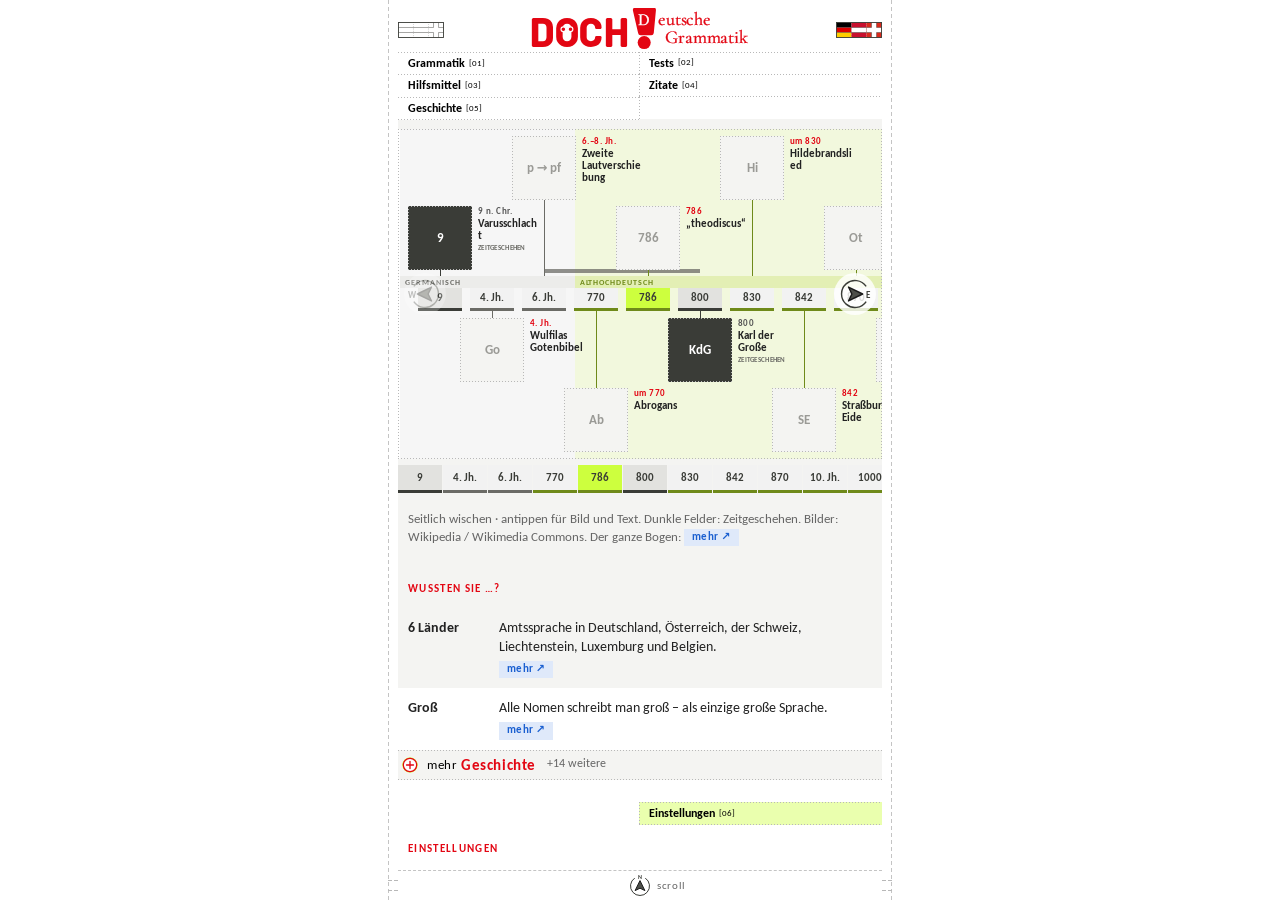
==== commit 76494b36: "DOCH!: D mittig im Ausrufezeichen, Umlaut-Punkte im O (DOCH/DÖCH), Größenverhältnis (p) Co-Authored-" ====
--- a/deutsch/index.html
+++ b/deutsch/index.html
@@ -1,5 +1,5 @@
-<!doctype html><html lang="de"><head><meta charset=utf8><meta name=viewport content="width=device-width,initial-scale=1,viewport-fit=cover"><style>:root{color-scheme:light;box-sizing:border-box;padding-top:env(safe-area-inset-top,0px);padding-bottom:env(safe-area-inset-bottom,0px)}body{margin:0;padding:0}img{max-width:100%}[hidden]{display:none!important}</style><link rel="manifest" href="manifest.webmanifest"><link rel="apple-touch-icon" href="apple-touch-icon.png?v=2"><link rel="icon" href="icon-192.png?v=2"><meta name="apple-mobile-web-app-capable" content="yes"><meta name="mobile-web-app-capable" content="yes"><meta name="apple-mobile-web-app-title" content="DOCH!"><style id="logo-doch">.home .brand{align-items:center}.home h1.logo{display:flex;align-items:center;justify-content:center;flex:1;min-width:0;line-height:1;cursor:pointer;margin:0}.home h1.logo svg{display:block;width:100%;max-width:220px;height:auto;overflow:visible}.home .mark{width:calc(12vw - 1px);max-width:50px;height:auto;aspect-ratio:306/106}.home .markb{padding:0;margin:0;flex:none}.home h1.logo .lb{font-family:DdBar,Carlito,sans-serif;font-weight:600;fill:var(--red);stroke:var(--red);stroke-width:2.6;stroke-linejoin:round;letter-spacing:.8px}.home h1.logo .lx{fill:var(--red)}.home h1.logo .ld{font-family:DdCor,Georgia,serif;font-weight:500;fill:#fff;stroke:#fff;stroke-width:.6}.home h1.logo .ls{font-family:DdCor,Georgia,serif;font-weight:500;fill:var(--red);stroke:var(--red);stroke-width:.35}</style></head><body>
-<meta name="app-version" content="2026-10-31o"><script id="start-top">(function(){try{if("scrollRestoration" in history)history.scrollRestoration="manual";var K="start-seen",LIM=30000,base=location.pathname+location.search;function get(){try{return +sessionStorage.getItem(K)||0}catch(e){return 0}}function put(){try{sessionStorage.setItem(K,String(Date.now()))}catch(e){}}function stale(){var p=get();return p&&Date.now()-p>LIM}function reset(){try{sessionStorage.removeItem(K)}catch(e){}location.replace(base)}if(stale()&&location.hash){reset();return}put();function back(){if(stale())reset();else put()}setInterval(function(){if(document.visibilityState==="visible")put()},3000);document.addEventListener("visibilitychange",function(){if(document.visibilityState==="hidden")put();else back()});addEventListener("pageshow",function(e){if(e.persisted)location.reload();else back()});addEventListener("focus",back);document.addEventListener("resume",back);addEventListener("pagehide",put);}catch(e){}})();</script>
+<!doctype html><html lang="de"><head><meta charset=utf8><meta name=viewport content="width=device-width,initial-scale=1,viewport-fit=cover"><style>:root{color-scheme:light;box-sizing:border-box;padding-top:env(safe-area-inset-top,0px);padding-bottom:env(safe-area-inset-bottom,0px)}body{margin:0;padding:0}img{max-width:100%}[hidden]{display:none!important}</style><link rel="manifest" href="manifest.webmanifest"><link rel="apple-touch-icon" href="apple-touch-icon.png?v=2"><link rel="icon" href="icon-192.png?v=2"><meta name="apple-mobile-web-app-capable" content="yes"><meta name="mobile-web-app-capable" content="yes"><meta name="apple-mobile-web-app-title" content="DOCH!"><style id="logo-doch">.home .brand{align-items:center}.home h1.logo{display:flex;align-items:center;justify-content:center;flex:1;min-width:0;line-height:1;cursor:pointer;margin:0}.home h1.logo svg{display:block;width:100%;max-width:220px;height:auto;overflow:visible}.home .mark{width:calc(12vw - 1px);max-width:50px;height:auto;aspect-ratio:306/106}.home .markb{padding:0;margin:0;flex:none}.home h1.logo .lb{font-family:DdBar,Carlito,sans-serif;font-weight:600;fill:var(--red);stroke:var(--red);stroke-width:2.6;stroke-linejoin:round;letter-spacing:.8px}.home h1.logo .lx{fill:var(--red)}.home h1.logo .lu{fill:var(--red);stroke:#fff;stroke-width:1.5}.home h1.logo .ld{font-family:DdCor,Georgia,serif;font-weight:500;fill:#fff;stroke:#fff;stroke-width:.6}.home h1.logo .ls{font-family:DdCor,Georgia,serif;font-weight:500;fill:var(--red);stroke:var(--red);stroke-width:.35}</style></head><body>
+<meta name="app-version" content="2026-10-31p"><script id="start-top">(function(){try{if("scrollRestoration" in history)history.scrollRestoration="manual";var K="start-seen",LIM=30000,base=location.pathname+location.search;function get(){try{return +sessionStorage.getItem(K)||0}catch(e){return 0}}function put(){try{sessionStorage.setItem(K,String(Date.now()))}catch(e){}}function stale(){var p=get();return p&&Date.now()-p>LIM}function reset(){try{sessionStorage.removeItem(K)}catch(e){}location.replace(base)}if(stale()&&location.hash){reset();return}put();function back(){if(stale())reset();else put()}setInterval(function(){if(document.visibilityState==="visible")put()},3000);document.addEventListener("visibilitychange",function(){if(document.visibilityState==="hidden")put();else back()});addEventListener("pageshow",function(e){if(e.persisted)location.reload();else back()});addEventListener("focus",back);document.addEventListener("resume",back);addEventListener("pagehide",put);}catch(e){}})();</script>
 <title>DOCH! Deutsche Grammatik</title>
 <meta name="claude:viewport-fit-sides" content="cover">
 <meta name="theme-color" content="#ffffff">
@@ -683,7 +683,7 @@
 <div class="app"><i class="rule l"></i><i class="rule r"></i><i class="tk t"></i><i class="tk b"></i>
   <!-- HOME -->
   <section id="home" class="home">
-    <div class="titlebar"><span class="brand"><button class="markb" id="markL" aria-label="Zur Titelseite"><svg class="mark" viewBox="-3 -3 306 106" aria-hidden="true"><g class="fl"><rect width="100" height="33.4" fill="#000"/><rect y="33.3" width="100" height="33.4" fill="#dd0000"/><rect y="66.6" width="100" height="33.4" fill="#ffce00"/><rect x="100" width="100" height="100" fill="#c8102e"/><rect x="100" y="33.3" width="100" height="33.4" fill="#fff"/><rect x="200" width="100" height="100" fill="#da291c"/><rect x="233.3" width="33.4" height="100" fill="#fff"/><rect x="200" y="33.3" width="100" height="33.4" fill="#fff"/></g><path d="M0 33.3H200M0 66.7H200M233.3 0V33.3M266.7 0V33.3M233.3 66.7V100M266.7 66.7V100M200 33.3H233.3M266.7 33.3H300M200 66.7H233.3M266.7 66.7H300" class="mi"/><path d="M100 0V100M200 0V100" class="md"/><rect width="300" height="100" class="mo"/></svg></button><h1 class="logo" role="img" aria-label="DOCH! Deutsche Grammatik"><svg viewBox="0 0 276 62" aria-hidden="true"><text class="lb" x="0" y="53" font-size="54">DOCH</text><g transform="translate(8 0)"><path class="lx" d="M129 2h21.5a3.2 3.2 0 0 1 3.2 3.7l-2.7 29a3.2 3.2 0 0 1-3.2 2.9h-9a3.2 3.2 0 0 1-3.2-2.9l-2.7-29A3.2 3.2 0 0 1 129 2z"/><circle class="lx" cx="139.7" cy="48" r="8.8"/><text class="ld" x="139.7" y="24" font-size="21" text-anchor="middle">D</text><text class="ls" x="157" y="24" font-size="21">eutsche</text><text class="ls" x="165.3" y="47" font-size="21">Grammatik</text></g></svg></h1><button class="markb on" id="markb" aria-label="Zur Titelseite"><svg class="mark" viewBox="-3 -3 306 106" aria-hidden="true"><g class="fl"><rect width="100" height="33.4" fill="#000"/><rect y="33.3" width="100" height="33.4" fill="#dd0000"/><rect y="66.6" width="100" height="33.4" fill="#ffce00"/><rect x="100" width="100" height="100" fill="#c8102e"/><rect x="100" y="33.3" width="100" height="33.4" fill="#fff"/><rect x="200" width="100" height="100" fill="#da291c"/><rect x="233.3" width="33.4" height="100" fill="#fff"/><rect x="200" y="33.3" width="100" height="33.4" fill="#fff"/></g><path d="M0 33.3H200M0 66.7H200M233.3 0V33.3M266.7 0V33.3M233.3 66.7V100M266.7 66.7V100M200 33.3H233.3M266.7 33.3H300M200 66.7H233.3M266.7 66.7H300" class="mi"/><path d="M100 0V100M200 0V100" class="md"/><rect width="300" height="100" class="mo"/></svg></button></span></div>
+    <div class="titlebar"><span class="brand"><button class="markb" id="markL" aria-label="Zur Titelseite"><svg class="mark" viewBox="-3 -3 306 106" aria-hidden="true"><g class="fl"><rect width="100" height="33.4" fill="#000"/><rect y="33.3" width="100" height="33.4" fill="#dd0000"/><rect y="66.6" width="100" height="33.4" fill="#ffce00"/><rect x="100" width="100" height="100" fill="#c8102e"/><rect x="100" y="33.3" width="100" height="33.4" fill="#fff"/><rect x="200" width="100" height="100" fill="#da291c"/><rect x="233.3" width="33.4" height="100" fill="#fff"/><rect x="200" y="33.3" width="100" height="33.4" fill="#fff"/></g><path d="M0 33.3H200M0 66.7H200M233.3 0V33.3M266.7 0V33.3M233.3 66.7V100M266.7 66.7V100M200 33.3H233.3M266.7 33.3H300M200 66.7H233.3M266.7 66.7H300" class="mi"/><path d="M100 0V100M200 0V100" class="md"/><rect width="300" height="100" class="mo"/></svg></button><h1 class="logo" role="img" aria-label="DOCH! Deutsche Grammatik"><svg viewBox="0 0 289 62" aria-hidden="true"><text class="lb" x="0" y="52" font-size="51">DOCH</text><circle class="lu" cx="43.8" cy="30.5" r="3.1"/><circle class="lu" cx="53.2" cy="30.5" r="3.1"/><g transform="translate(150 0)"><path class="lx" d="M-12 2h24a3.4 3.4 0 0 1 3.4 3.8l-2.8 29.6a3.4 3.4 0 0 1-3.4 3H-4.6a3.4 3.4 0 0 1-3.4-3L-14.8 5.8A3.4 3.4 0 0 1-12 2z" transform="translate(0 0)"/><circle class="lx" cx="0" cy="48" r="8.6"/><text class="ld" x="0" y="25" font-size="22" text-anchor="middle">D</text><text class="ls" x="18.4" y="25" font-size="24">eutsche</text><text class="ls" x="28.0" y="49" font-size="24">Grammatik</text></g></svg></h1><button class="markb on" id="markb" aria-label="Zur Titelseite"><svg class="mark" viewBox="-3 -3 306 106" aria-hidden="true"><g class="fl"><rect width="100" height="33.4" fill="#000"/><rect y="33.3" width="100" height="33.4" fill="#dd0000"/><rect y="66.6" width="100" height="33.4" fill="#ffce00"/><rect x="100" width="100" height="100" fill="#c8102e"/><rect x="100" y="33.3" width="100" height="33.4" fill="#fff"/><rect x="200" width="100" height="100" fill="#da291c"/><rect x="233.3" width="33.4" height="100" fill="#fff"/><rect x="200" y="33.3" width="100" height="33.4" fill="#fff"/></g><path d="M0 33.3H200M0 66.7H200M233.3 0V33.3M266.7 0V33.3M233.3 66.7V100M266.7 66.7V100M200 33.3H233.3M266.7 33.3H300M200 66.7H233.3M266.7 66.7H300" class="mi"/><path d="M100 0V100M200 0V100" class="md"/><rect width="300" height="100" class="mo"/></svg></button></span></div>
     <div class="sets" id="sets" hidden>
       <div class="timer"><span>Timer im Spiel</span><button id="tmr" aria-pressed="false">aus</button></div>
       <div class="timer"><span>Artikel-Hilfe <small class="n">Grundform vor der Antwort zeigen</small></span><button id="ahp" aria-pressed="false">aus</button></div>
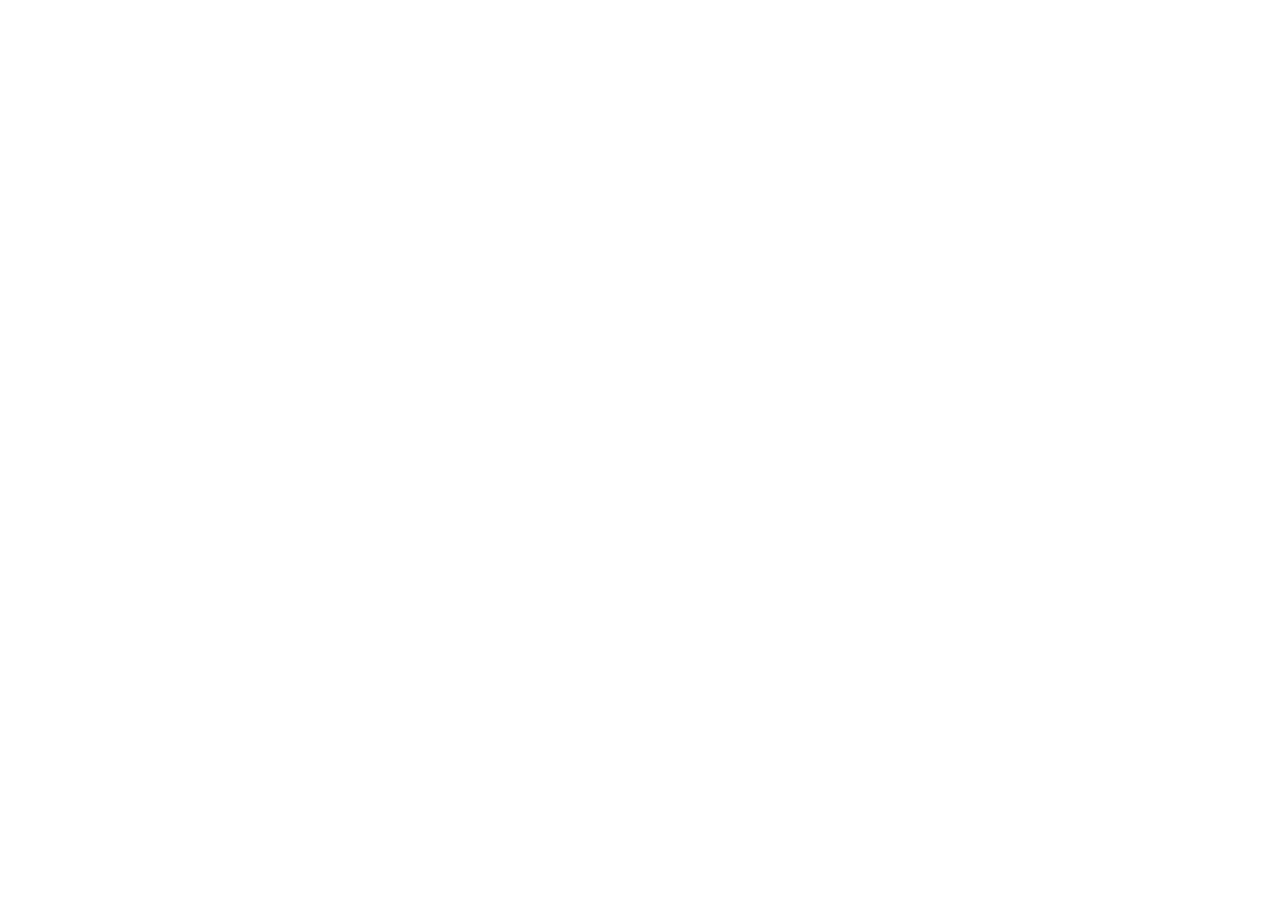
==== commit a9eca650: "deutsch/: Weiterleitung auf die neue eigene Adresse steux68.github.io/doch/ Co-Authored-By: Claude S" ====
--- a/deutsch/index.html
+++ b/deutsch/index.html
@@ -1,3060 +1,12 @@
-<!doctype html><html lang="de"><head><meta charset=utf8><meta name=viewport content="width=device-width,initial-scale=1,viewport-fit=cover"><style>:root{color-scheme:light;box-sizing:border-box;padding-top:env(safe-area-inset-top,0px);padding-bottom:env(safe-area-inset-bottom,0px)}body{margin:0;padding:0}img{max-width:100%}[hidden]{display:none!important}</style><link rel="manifest" href="manifest.webmanifest"><link rel="apple-touch-icon" href="apple-touch-icon.png?v=2"><link rel="icon" href="icon-192.png?v=2"><meta name="apple-mobile-web-app-capable" content="yes"><meta name="mobile-web-app-capable" content="yes"><meta name="apple-mobile-web-app-title" content="DOCH!"><style id="logo-doch">.home .brand{align-items:center}.home h1.logo{display:flex;align-items:center;justify-content:center;flex:1;min-width:0;line-height:1;cursor:pointer;margin:0}.home h1.logo svg{display:block;width:100%;max-width:220px;height:auto;overflow:visible}.home .mark{width:calc(12vw - 1px);max-width:50px;height:auto;aspect-ratio:306/106}.home .markb{padding:0;margin:0;flex:none}.home h1.logo .lb{font-family:DdBar,Carlito,sans-serif;font-weight:600;fill:var(--red);stroke:var(--red);stroke-width:2.6;stroke-linejoin:round;letter-spacing:.8px}.home h1.logo .lx{fill:var(--red)}.home h1.logo .lu{fill:var(--red);stroke:#fff;stroke-width:1.5}.home h1.logo .ld{font-family:DdCor,Georgia,serif;font-weight:500;fill:#fff;stroke:#fff;stroke-width:.6}.home h1.logo .ls{font-family:DdCor,Georgia,serif;font-weight:500;fill:var(--red);stroke:var(--red);stroke-width:.35}</style></head><body>
-<meta name="app-version" content="2026-10-31p"><script id="start-top">(function(){try{if("scrollRestoration" in history)history.scrollRestoration="manual";var K="start-seen",LIM=30000,base=location.pathname+location.search;function get(){try{return +sessionStorage.getItem(K)||0}catch(e){return 0}}function put(){try{sessionStorage.setItem(K,String(Date.now()))}catch(e){}}function stale(){var p=get();return p&&Date.now()-p>LIM}function reset(){try{sessionStorage.removeItem(K)}catch(e){}location.replace(base)}if(stale()&&location.hash){reset();return}put();function back(){if(stale())reset();else put()}setInterval(function(){if(document.visibilityState==="visible")put()},3000);document.addEventListener("visibilitychange",function(){if(document.visibilityState==="hidden")put();else back()});addEventListener("pageshow",function(e){if(e.persisted)location.reload();else back()});addEventListener("focus",back);document.addEventListener("resume",back);addEventListener("pagehide",put);}catch(e){}})();</script>
+<!doctype html>
+<html lang="de"><head><meta charset="utf-8"><meta name="viewport" content="width=device-width,initial-scale=1">
 <title>DOCH! Deutsche Grammatik</title>
-<meta name="claude:viewport-fit-sides" content="cover">
-<meta name="theme-color" content="#ffffff">
-<style>
-@font-face{font-family:"Carlito";font-weight:400;font-style:normal;font-display:swap;src:url([data-uri]) format("woff2")}
-@font-face{font-family:"Carlito";font-weight:700;font-style:normal;font-display:swap;src:url([data-uri]) format("woff2")}
-/* Layout: dasein-design language — white sheet, dashed guide lines down both sides with edge ticks, dotted frames, square grey bars, lime for "active". Single light theme on purpose, like the website. */
-:root{color-scheme:light;--bg:#ffffff;--fg:#222222;--ink:#3a3c37;--muted:#666666;--line:#c4c4c4;--dot:#b8b8b8;--grey:#ebebeb;--pale:#f4f4f2;
---lime:#cdff3e;--limepale:#eaffae;--red:#e30613;--yellow:#ffd400;--cream:#fffbd6;
---m-learn:#8c918a;--m-game:#ffd400;--m-theo:#3a3c37;
---dat:#1a5fd0;--akk:#e30613;--ok:#3f8f1f;--bad:#e30613;
---df:repeating-linear-gradient(to right,var(--dot) 0 1px,transparent 1px 3px);--dfk:repeating-linear-gradient(to right,var(--ink) 0 2px,transparent 2px 4px);--dash:repeating-linear-gradient(to right,var(--line) 0 4px,transparent 4px 7px);--dfv:repeating-linear-gradient(to bottom,var(--dot) 0 1px,transparent 1px 3px);
---body:"Carlito",Calibri,"Segoe UI",system-ui,sans-serif}
-html{height:100%}
-*,*::before,*::after{box-sizing:border-box}
-body{height:100%;margin:0;background:var(--bg);color:var(--fg);font-family:var(--body);font-size:18px;line-height:1.35}
-.app{position:relative;height:100%;min-height:600px;max-width:520px;margin:0 auto;padding-left:max(18px, env(safe-area-inset-left, 0px));padding-right:max(18px, env(safe-area-inset-right, 0px));padding-block:8px 8px;display:flex;flex-direction:column;gap:8px}
-/* guide lines + ticks */
-.rule{position:absolute;top:0;bottom:0;width:1px;pointer-events:none;background:repeating-linear-gradient(to bottom,var(--line) 0 4px,transparent 4px 7px)}
-.rule.l{left:8px}.rule.r{right:8px}
-.tk{position:absolute;left:8px;right:8px;height:8px;pointer-events:none;--t:repeating-linear-gradient(to right,var(--dot) 0 4px,transparent 4px 6px);
- background:var(--t) left top/10px 1px no-repeat,var(--t) left bottom/10px 1px no-repeat,var(--t) right top/10px 1px no-repeat,var(--t) right bottom/10px 1px no-repeat}
-.tk.t{top:52px}.tk.b{bottom:30px}
-/* dotted frame */
-.df{position:relative}
-.df::after{content:"";position:absolute;inset:0;pointer-events:none;background:var(--df) left top/100% 1px no-repeat,var(--df) left bottom/100% 1px no-repeat,var(--dfv) left top/1px 100% no-repeat,var(--dfv) right top/1px 100% no-repeat}
-button{font:inherit;font-size:1rem;padding:9px 8px;border-radius:0;border:0;background:var(--grey);color:var(--fg);cursor:pointer;-webkit-tap-highlight-color:transparent}
-button:active{background:var(--lime)}
-button.primary{background:var(--limepale);font-weight:700;box-shadow:inset 0 0 0 1px var(--ink)}
-button:focus-visible,input:focus-visible{outline:2px solid var(--dat);outline-offset:2px}
-small.n{font-size:.62em;font-weight:400;margin-left:4px;color:var(--muted)}
-/* title */
-.titlebar{display:flex;align-items:center;justify-content:space-between;gap:8px;flex:none;height:44px;
- background:var(--df) left bottom/100% 1px no-repeat}
-h1{font-weight:700;font-size:1.25rem;color:var(--fg);margin:0;line-height:1.1;white-space:nowrap;overflow:hidden;text-overflow:ellipsis;min-width:0;flex:1;text-align:center}
-h1.logo{text-align:left;font-size:1.85rem;font-weight:400;color:var(--red);letter-spacing:-.01em}
-h1.logo b{font-weight:700}
-.back{flex:none;display:inline-flex;align-items:center;gap:6px;padding:6px 10px;font-size:.95rem;background:transparent}
-.back svg{width:18px;height:18px}
-.spacer{flex:none;width:70px}
-/* home */
-.home{flex:1 1 auto;min-height:0;overflow-y:auto;display:flex;flex-direction:column;gap:10px;padding-bottom:4px}
-.intro{margin:4px 0 2px;font-size:1rem;color:var(--muted)}
-.tile{display:grid;grid-template-columns:auto 1fr auto;align-items:center;gap:12px;text-align:left;padding:10px 12px 10px 10px;background:var(--bg);width:100%}
-.tile .code{display:grid;place-items:center;width:46px;height:46px;border-radius:50%;background:#bdbdbd;color:var(--fg);font-size:1.05rem;box-shadow:inset 0 0 0 1px var(--ink)}
-.tile.ready .code{background:var(--lime)}
-.tile .nm{font-weight:700;font-size:1.2rem;line-height:1.15}
-.tile .ds{font-size:.95rem;color:var(--muted);line-height:1.25;margin-top:2px}
-.tile .st{font-size:.85rem;font-weight:700;padding:5px 9px;white-space:nowrap}
-.tile .st.ready{background:var(--limepale)}
-.tile .st.soon{background:var(--grey);color:var(--muted);font-weight:400}
-.tile.soon{opacity:.6;cursor:default}
-/* topic */
-.seg{display:grid;grid-template-columns:1fr 1fr 1fr;gap:4px;flex:none}
-.seg button{background:var(--grey);padding:7px 4px;font-size:1rem}
-.seg button{position:relative}
-.seg button[aria-pressed="true"]{font-weight:700}
-#mLearn[aria-pressed="true"]{background:var(--m-learn);color:#fff}
-#mGame[aria-pressed="true"]{background:var(--m-game);color:#111}
-#mTheo[aria-pressed="true"]{background:var(--m-theo);color:#fff}
-.seg button[aria-pressed="true"] small.n{color:inherit;opacity:.8}
-.app[data-mode="learn"] .card{box-shadow:inset 0 3px 0 var(--m-learn)}
-.app[data-mode="game"] .card{box-shadow:inset 0 3px 0 var(--m-game)}
-.app[data-mode="learn"] button.primary{background:var(--m-learn);color:#fff;box-shadow:none}
-.app[data-mode="game"] button.primary{background:var(--m-game);color:#111;box-shadow:none}
-.app[data-mode="theo"] .gintro{color:var(--fg)}
-.opt.ok::after{content:" ✓"}
-.lg{display:flex;flex-wrap:wrap;justify-content:center;gap:4px 14px;font-size:.9rem;color:var(--muted);flex:none}
-.lg span,.lg button{display:inline-flex;align-items:center;gap:6px}
-.lg button{background:transparent;padding:2px 8px;font-size:.9rem;color:var(--muted)}
-.lg button[aria-pressed="true"]{background:var(--pale);font-weight:700}
-.lg .sw{width:14px;height:10px;display:inline-block}
-.lg #lgWo[aria-pressed="true"]{color:var(--dat)} .lg #lgWohin[aria-pressed="true"]{color:var(--akk)}
-.stage{flex:1 1 auto;min-height:190px;display:flex;flex-direction:column;justify-content:center;gap:12px;overflow:hidden}
-.panel{flex:none;height:226px;display:flex;flex-direction:column;gap:6px}
-.app.typ .panel{height:316px}.app.typ .stage{min-height:150px}
-.card{flex:1;min-height:0;padding:8px 12px;display:flex;flex-direction:column;gap:4px;overflow-y:auto;background:var(--bg)}
-.top{display:flex;justify-content:space-between;align-items:center;gap:8px}
-.badge{font-weight:700;font-size:.95rem;padding:1px 9px;background:var(--grey)}
-.count{font-size:.85rem;color:var(--muted);font-variant-numeric:tabular-nums}
-#tx{margin:2px 0 0;font-size:1.2rem;font-weight:700;line-height:1.3}
-#gt{margin:0;font-size:1.02rem;color:var(--muted);line-height:1.35}
-.btns{display:grid;grid-template-columns:1fr 1fr;gap:6px;flex:none}
-mark{background:none;font-weight:700;color:inherit;border-bottom:2px solid currentColor;padding:0 1px}
-mark.d{color:var(--dat)} mark.a{color:var(--akk)}
-.copy{flex:none;display:flex;align-items:center;justify-content:center;gap:8px;height:22px;padding-top:5px;box-sizing:border-box;margin:0;background:var(--df) left top/100% 1px no-repeat}
-.copy img{height:15px;width:auto;display:block}
-.copy span{font-size:.72rem;color:var(--muted);line-height:1.1}
-/* Satzbau */
-.en{font-size:1.15rem;line-height:1.3;color:var(--muted);text-align:center;margin:0;text-wrap:balance}
-.en.big{font-size:1.2rem;color:var(--fg);font-weight:700}
-.frame{display:flex;flex-direction:column;gap:10px}
-.clause{display:flex;flex-direction:column;gap:3px}
-.ctag{font-size:.75rem;color:var(--muted);text-transform:uppercase;letter-spacing:.12em}
-.grid{display:grid;gap:3px;grid-template-columns:auto auto minmax(0,1fr) auto}
-.grid.subc{grid-template-columns:auto minmax(0,1fr) auto}
-.cell{padding:5px 8px 7px;display:flex;flex-direction:column;gap:1px;min-width:0;position:relative}
-.cell small{font-size:.66rem;text-transform:uppercase;letter-spacing:.1em;color:var(--muted)}
-.cell span{font-size:1.08rem;line-height:1.2;font-weight:700;overflow-wrap:anywhere;color:var(--fg)}
-.cell.vf{background:var(--grey)}
-.cell.v1,.cell.v2{background:var(--lime);box-shadow:inset 0 0 0 1px var(--ink)}
-.cell.mf{background:var(--bg)}
-.cell.mf::after{content:"";position:absolute;inset:0;pointer-events:none;background:var(--df) left top/100% 1px no-repeat,var(--df) left bottom/100% 1px no-repeat,var(--dfv) left top/1px 100% no-repeat,var(--dfv) right top/1px 100% no-repeat}
-.cell.mf span{font-weight:400}
-.cell.ein{background:var(--cream)}
-.cell .empty{color:var(--muted);font-weight:400;font-size:.95rem}
-.masked .cell span{filter:blur(7px)}
-.answer{display:flex;gap:6px}
-.answer.typ{margin-top:6px}.answer.typ button{min-width:84px}
-.answer input.ok{background:var(--limepale)}.answer input.near{background:#fff6b0}.answer input.bad{background:#fbe3e1;color:var(--red);text-decoration:line-through}
-/* text fields (Steuart, 30 Oct): light grey, a dotted frame all round, no dark underline */
-.answer input,#wtx,#wtask,#wlang,.fld{background:#f8f8f6;box-shadow:none;outline:1px dotted #b8b8b8;outline-offset:-1px}
-.answer input:focus,.answer input:focus-visible,#wtx:focus,#wtx:focus-visible,.fld:focus,.fld:focus-visible{outline:1px dotted #6f736c;outline-offset:-1px;background:#fff}
-.answer input.ok,.answer input.near,.answer input.bad{box-shadow:none}
-/* Lückentext */
-.ltx{white-space:pre-line;font-size:1.02rem;line-height:2.15}
-.lgap{white-space:nowrap}
-.lg{display:inline-block;width:auto;min-height:0;font:inherit;font-size:.98rem;line-height:1.3;padding:2px 6px;margin:0 2px;border:0;border-radius:0;color:var(--fg);vertical-align:baseline;max-width:60vw}
-.lg::placeholder{color:#a9a9a4;font-size:.72rem}
-.lg.ok{background:var(--limepale)}.lg.near{background:#fff6b0}.lg.bad{background:#fbe3e1;color:var(--red);text-decoration:line-through}
-.lh{font-size:.8rem;color:var(--muted);margin-left:1px}
-.lc i{font-style:normal;font-weight:700;margin-left:3px}.lc .lok{color:#2f6b12}.lc .lno{color:var(--red)}.lc b{margin-left:3px;font-weight:700;background:var(--limepale);padding:0 4px}
-.lbtn{display:flex;gap:6px;margin-top:12px}.lbtn button{flex:1;min-height:46px}
-#ltask{margin-top:6px;font:inherit;font-size:1rem;padding:8px;border:0;border-radius:0;color:var(--fg);min-width:0;max-width:100%}
-.lerr{display:flex;flex-direction:column}
-.lerr>div{display:grid;grid-template-columns:1.8em minmax(0,1fr);gap:8px;padding:8px 0 9px;background:var(--df) left bottom/100% 1px no-repeat;font-size:.95rem;line-height:1.35}
-.lerr .lans{font-weight:700}.lerr s{color:var(--red)}.lerr small{display:block;color:var(--muted);font-size:.82rem;margin-top:2px}.uml{display:flex;gap:4px;margin-top:6px}.uml button{flex:1;min-height:34px;padding:0;font-size:1.05rem;background:var(--pale)}
-.nr{margin:6px 0 0;font-size:1rem}.nr u{text-decoration:none;background:#fbe3e1;color:var(--red);font-weight:700;padding:0 1px}.nr.bad{color:var(--fg)}
-.btns button.on{background:var(--limepale);font-weight:700}
-.errc{display:flex;justify-content:space-between;align-items:center;gap:10px;text-align:left;background:#fbe3e1;padding:9px 12px;flex:none}
-.errc small{display:block;font-size:.72rem;letter-spacing:.08em;text-transform:uppercase;color:#7a2a24}.errc b{font-size:1.08rem}
-.answer input{flex:1;min-width:0;font:inherit;font-size:1.25rem;padding:11px 12px;border:0;border-radius:0;background:#f8f8f6;color:var(--fg);outline:1px dotted #b8b8b8;outline-offset:-1px}
-.mic{flex:none;width:52px;padding:0;display:grid;place-items:center;border-radius:50%;height:52px;background:var(--bg);box-shadow:inset 0 0 0 1.5px var(--red);color:var(--red)}
-.mic.on{background:var(--red);color:#fff}
-.mic svg{width:24px;height:24px}
-.tip{font-size:.85rem;color:var(--muted);margin:0;text-align:center}
-.mine{display:flex;flex-wrap:wrap;gap:4px;justify-content:center}
-.w{font-size:1.05rem;font-weight:700;padding:2px 8px}
-.w.vf{background:var(--grey)}
-.w.v1,.w.v2{background:var(--lime);box-shadow:inset 0 0 0 1px var(--ink)}
-.w.mf{font-weight:400;box-shadow:inset 0 0 0 1px var(--dot)}
-.w.ein{background:var(--cream)}
-.w.unk{color:var(--muted);text-decoration:line-through;font-weight:400}
-.w.form{box-shadow:inset 0 -3px 0 var(--red)}
-.status{font-weight:700;font-size:1.15rem;margin:0}
-.status.ok{color:var(--ok)} .status.no{color:var(--red)}
-.msgs{margin:0;padding-left:18px;font-size:1.02rem}
-/* room */
-svg.room{width:100%;height:100%;max-height:100%;display:block}
-.room .st{stroke:var(--ink);stroke-width:1.3;fill:var(--bg);stroke-linejoin:miter;stroke-linecap:square}
-.room .st-thin{stroke:var(--ink);stroke-width:.9;fill:none}
-.room .hatch{fill:url(#hatch);stroke:var(--ink);stroke-width:1.1}
-.room .floorbg{fill:var(--pale)}
-.room .outer{fill:none;stroke:var(--dot);stroke-width:1;stroke-dasharray:1 2}
-.room .setback{fill:none;stroke:var(--ink);stroke-width:.8;stroke-dasharray:1 2}
-.room .guide{stroke:var(--line);stroke-width:.8;stroke-dasharray:4 3;fill:none}
-.room .obj{transition:opacity .2s;cursor:pointer}
-.room.dim .obj:not(.sel){opacity:.2}
-.room .dot{fill:var(--dat);stroke:var(--ink);stroke-width:1}
-.room .arrow{fill:none;stroke:var(--akk);stroke-width:2;stroke-linecap:square;stroke-linejoin:miter}
-.room.wo .arrow{display:none}
-.room.wohin .dot{display:none}
-.room.dim .mk:not(.sel){display:none}
-.room.nomk .mk{display:none}
-.room .titleblock text{font-family:var(--body);font-size:7px;fill:var(--muted);letter-spacing:.1em}
-.pict{display:flex;flex-direction:column;align-items:center;gap:6px}
-.pict svg{width:min(140px,36vw);height:auto}
-.pict b{font-size:2.8rem;line-height:1}
-.pict span{font-size:1rem;color:var(--muted)}
-.pict.akk{color:var(--akk)} .pict.dat{color:var(--dat)} .pict.hide{color:var(--ink)}
-.pict .case{font-weight:700;font-size:.85rem;text-transform:uppercase;letter-spacing:.12em;padding:2px 8px;background:var(--limepale);color:var(--fg)}
-.opts{display:grid;grid-template-columns:1fr 1fr;gap:6px;margin-top:4px}
-.opt{font-size:1.35rem;font-weight:700;padding:8px;background:var(--grey)}
-.opt.ok{background:var(--lime);box-shadow:inset 0 0 0 1.5px var(--ink)}
-.opt.bad{background:var(--bg);color:var(--red);box-shadow:inset 0 0 0 1.5px var(--red);text-decoration:line-through}
-.gap{display:inline-block;min-width:2.4em;border-bottom:2px solid var(--fg);text-align:center}
-/* Theorie */
-.theo{flex:1 1 auto;min-height:0;overflow-y:auto;display:flex;flex-direction:column;gap:10px;padding:2px 1px 6px}
-.tc{padding:12px 12px 14px;display:flex;flex-direction:column;gap:8px;background:var(--bg)}
-.tc h3{margin:0;font-size:1.2rem;line-height:1.2;display:flex;align-items:baseline;gap:8px;padding-bottom:6px;background:var(--df) left bottom/100% 1px no-repeat}
-.tc h3 small{font-weight:400;font-size:.8rem;color:var(--muted)}
-.tc p{margin:0;font-size:1.02rem}
-.tc .ex{font-size:1.08rem}
-.tc .cell{padding:5px 8px 7px}.tc .cell span{font-size:1.05rem}
-.pcs{display:flex;flex-wrap:wrap;gap:5px}
-.pc{font-weight:700;font-size:1.05rem;padding:3px 10px;background:var(--grey)}
-.pc.d{color:var(--dat)} .pc.a{color:var(--akk)}
-.pc.w{background:#e2e2e2;color:var(--fg)}
-.pc.g{background:var(--cream)} .pc.k{background:var(--lime);box-shadow:inset 0 0 0 1px var(--ink)} .pc.n{color:var(--muted)}
-.pc.star{box-shadow:inset 0 0 0 1px var(--ink)}
-
-.memo{background:var(--limepale);padding:8px 11px;font-size:1.02rem}
-.rows{display:flex;flex-direction:column;gap:6px}
-.rows div{display:grid;grid-template-columns:7.6em minmax(0,1fr);gap:8px;align-items:baseline;padding-bottom:6px;font-size:1.02rem;background:var(--df) left bottom/100% 1px no-repeat}
-.rows div span:first-child{font-weight:700}
-.hist span,.qt q{overflow-wrap:anywhere;hyphens:auto}
-.rows div span{overflow-wrap:break-word}
-html,body{overflow-x:hidden}
-.tline{font-size:.9rem;color:var(--muted)}
-.ring{position:absolute;inset:-4px;width:54px;height:54px;transform:rotate(-90deg)}
-.ring circle{fill:none;stroke:var(--ink);stroke-width:2.5}
-.tile .code{position:relative}
-.timer{display:flex;align-items:center;justify-content:space-between;gap:10px;font-size:.95rem;color:var(--muted);padding:2px 0}
-.timer button{padding:5px 12px;font-size:.9rem}
-.timer button[aria-pressed="true"]{background:var(--lime);font-weight:700;box-shadow:inset 0 0 0 1px var(--ink);color:var(--fg)}
-.story{display:flex;flex-direction:column;align-items:center;gap:10px;text-align:center;width:100%;padding:0 6px}
-.story .sk{font-size:11px;font-weight:700;letter-spacing:.12em;text-transform:uppercase;color:var(--red)}
-.story .sq{margin:0;font-family:DdCor,Georgia,serif;font-weight:500;font-size:2rem;line-height:1.1;text-wrap:balance}
-.story .sx{margin:0;font-size:.85rem;color:#666;letter-spacing:.04em}
-.story .sb{margin:6px 0 0;max-width:34em;font-size:1.02rem;line-height:1.45;text-align:left;color:var(--fg)}
-.rcard{display:flex;flex-direction:column;gap:16px;align-items:center;text-align:center;width:100%;min-width:0}
-.rcard .pcs{width:100%}.pcs.big .pc{max-width:100%;overflow-wrap:anywhere}
-.rh{font-size:1.5rem;font-weight:700;margin:0;text-wrap:balance}
-.rh .a{color:var(--akk)}.rh .d{color:var(--dat)}
-.pcs.big{justify-content:center}.pcs.big .pc{font-size:1.08rem;font-weight:400}.pcs.big .pc b{font-weight:700}
-.trio{display:grid;grid-template-columns:repeat(3,minmax(0,1fr));gap:4px}
-.trio div{padding:8px 10px 12px;display:flex;flex-direction:column;gap:2px;min-width:0}
-.trio small{font-size:.66rem;text-transform:uppercase;letter-spacing:.1em;color:var(--muted)}
-.trio b{font-size:1.9rem;line-height:1.1}
-.trio .nom{background:var(--grey)}.trio .akk{box-shadow:inset 0 0 0 1.5px var(--akk);color:var(--akk)}.trio .dat{box-shadow:inset 0 0 0 1.5px var(--dat);color:var(--dat)}
-.noun{display:flex;flex-direction:column;align-items:center;gap:14px;position:relative;padding-top:10px}
-.nw{font-size:2.3rem;font-weight:700;text-align:center;line-height:1.15}
-.nw .art{color:var(--muted);font-weight:400}.nw .art.on{color:var(--fg);background:var(--lime);padding:0 8px;font-weight:700;box-shadow:inset 0 0 0 1px var(--ink)}
-.trb{background:transparent;color:var(--dat);font-size:.9rem;letter-spacing:.1em;text-transform:uppercase}
-.star{position:absolute;right:0;top:-6px;background:transparent;font-size:1.6rem;color:var(--muted);padding:2px 8px}.star.on{color:var(--fg)}
-.opts.three{grid-template-columns:1fr 1fr 1fr}
-.tbar{height:4px;background:var(--grey);margin-top:6px}.tbar i{display:block;height:100%;width:100%;background:var(--ink)}
-.pict.gen b{background:var(--cream);padding:2px 12px;font-size:2.1rem}
-.ptab{display:grid;grid-template-columns:repeat(3,1fr);gap:2px 8px;font-size:1.1rem}
-.ptab span{padding:3px 0;background:var(--df) left bottom/100% 1px no-repeat}
-.ptab .h{font-size:.75rem;text-transform:uppercase;letter-spacing:.1em;color:var(--muted)}
-.ptab .a{color:var(--akk)}.ptab .d{color:var(--dat)}
-.pc.d{color:var(--dat)}
-.own{display:grid;grid-template-columns:auto minmax(0,1fr) minmax(0,1fr) auto;gap:4px}
-.own select,.own input{font:inherit;font-size:1rem;padding:8px;border:0;border-radius:0;background:var(--pale);min-width:0;color:var(--fg)}
-.del{background:transparent;padding:0 6px;color:var(--muted)}
-.nf{margin:2px 0 0;font-size:.95rem;color:var(--muted)}.nf b{color:var(--fg)}
-.links a{overflow-wrap:anywhere;color:var(--dat);text-decoration:none;font-weight:700}
-.timer small.n{margin-left:6px}
-.gintro{margin:0;font-size:.85rem;color:var(--muted);letter-spacing:.04em}
-.gal{display:grid;grid-template-columns:1fr 1fr;gap:8px}
-.gt{position:relative;aspect-ratio:1/1;padding:0;background:var(--pale);overflow:hidden;text-align:left;border:0}
-.gt::after{content:"";position:absolute;inset:0;pointer-events:none;background:var(--df) left top/100% 1px no-repeat,var(--df) left bottom/100% 1px no-repeat,var(--dfv) left top/1px 100% no-repeat,var(--dfv) right top/1px 100% no-repeat}
-.gt:active{background:var(--pale);outline:1px solid var(--red);outline-offset:-1px}
-.thumb{position:absolute;left:0;top:0;width:250%;transform:scale(.4);transform-origin:0 0;padding:20px 22px;pointer-events:none;display:flex;flex-direction:column;gap:10px;font-size:18px}
-.thumb h3,.pbody h3{display:none}
-.thumb p,.pbody p{margin:0}
-.cap{position:absolute;left:0;right:0;bottom:0;padding:5px 8px 6px;background:rgba(68,68,68,.74);color:#fff;line-height:1.15}
-.cap b{display:block;font-size:.95rem}.cap small{font-size:.72rem;opacity:.92}
-.pop{position:fixed;inset:0;z-index:60;background:var(--bg);display:flex;flex-direction:column;padding-top:env(safe-area-inset-top,0px);padding-bottom:env(safe-area-inset-bottom,0px)}
-.pbar{flex:none;display:flex;align-items:center;gap:10px;padding:12px max(18px,env(safe-area-inset-right,0px)) 12px max(18px,env(safe-area-inset-left,0px));border-bottom:1px dashed var(--line)}
-.pbar b{flex:1;font-size:1.3rem;line-height:1.2}
-#px{background:transparent;font-size:1.8rem;line-height:1;padding:0 4px}
-.pbody{flex:1;overflow-y:auto;padding:16px max(18px,env(safe-area-inset-right,0px)) 30px max(18px,env(safe-area-inset-left,0px));display:flex;flex-direction:column;gap:12px;width:100%;max-width:560px;margin:0 auto;font-size:1.05rem}
-.pnav{flex:none;display:flex;justify-content:space-between;padding:8px 14px;border-top:1px dashed var(--line)}
-.pnav button{background:transparent;font-size:1rem}
-.lvsel{display:flex;align-items:center;justify-content:space-between;gap:8px;font-size:.95rem;color:var(--muted)}
-#lvs{display:flex;gap:3px}
-.lvb{padding:5px 8px;font-size:.88rem;min-width:2.4em}
-.lvb[aria-pressed="true"]{background:var(--lime);font-weight:700;box-shadow:inset 0 0 0 1px var(--ink)}
-.lv{display:inline-block;font-size:.72rem;font-weight:700;padding:1px 5px;margin-right:4px;box-shadow:inset 0 0 0 1px var(--ink);color:var(--fg);vertical-align:1px}
-.box{display:grid;grid-template-columns:2.6em repeat(4,minmax(0,1fr));grid-template-rows:auto repeat(4,minmax(2.6em,auto));gap:3px;width:100%;max-width:420px;margin:0 auto}
-.box .bh{font-size:.68rem;text-transform:uppercase;letter-spacing:.08em;color:var(--muted);align-self:end;padding-bottom:2px}
-.box .bl{grid-column:1;font-size:.72rem;text-transform:uppercase;letter-spacing:.06em;color:var(--muted);align-self:center}
-.box .c{display:grid;place-items:center;font-size:1.35rem;background:var(--bg)}
-.box .c small{font-size:.6em;font-weight:400}
-.c.nom,.c.same{background:var(--grey)}.c.akk{box-shadow:inset 0 0 0 2px var(--akk);color:var(--akk)}.c.dat{box-shadow:inset 0 0 0 2px var(--dat);color:var(--dat)}.c.gen{background:var(--cream);box-shadow:inset 0 0 0 1px var(--line)}
-.qc{display:flex;flex-direction:column;align-items:center;gap:6px;text-align:center;padding:18px 16px;width:100%;max-width:360px;margin:0 auto}
-.qc .qq{font-size:1.1rem;color:var(--muted)}.qc b{font-size:2.4rem;line-height:1}.qc .job{font-size:.9rem;color:var(--muted)}.qc p{margin:8px 0 0;font-size:1.25rem}
-.qc.nom{background:var(--grey)}.qc.akk{box-shadow:inset 0 0 0 2px var(--akk)}.qc.akk b{color:var(--akk)}.qc.dat{box-shadow:inset 0 0 0 2px var(--dat)}.qc.dat b{color:var(--dat)}.qc.gen{background:var(--cream)}
-.gn{background:var(--cream);padding:0 3px}
-.all4{font-size:1.45rem;line-height:1.9;text-align:center;text-wrap:balance}
-.all4 span,.all4k span,.lgc{padding:1px 6px}
-.all4 .nom,.all4k .nom,.lgc.nom{background:var(--grey)}.all4 .akk,.all4k .akk,.lgc.akk{box-shadow:inset 0 0 0 2px var(--akk);color:var(--akk)}.all4 .dat,.all4k .dat,.lgc.dat{box-shadow:inset 0 0 0 2px var(--dat);color:var(--dat)}.all4 .gen,.all4k .gen,.lgc.gen{background:var(--cream)}
-.all4k{display:flex;flex-wrap:wrap;justify-content:center;gap:6px;margin-top:12px;font-size:.9rem}
-.lgc{font-size:.85rem}
-.pict.fc-nom b{background:var(--grey);padding:0 10px}.pict.fc-akk b{color:var(--akk);box-shadow:inset 0 0 0 2px var(--akk);padding:0 10px}.pict.fc-dat b{color:var(--dat);box-shadow:inset 0 0 0 2px var(--dat);padding:0 10px}.pict.fc-gen b{background:var(--cream);padding:0 10px}
-mark.fm{background:var(--limepale);color:var(--fg);border-bottom:2px solid var(--ink);font-weight:700}
-.adjt{display:grid;grid-template-columns:2.8em repeat(4,minmax(0,1fr));gap:3px;width:100%;max-width:420px;margin:0 auto}
-.adjt .h{font-size:.68rem;text-transform:uppercase;letter-spacing:.08em;color:var(--muted);align-self:center}
-.adjt b{display:grid;place-items:center;height:2.3em;font-size:1.15rem}
-.adjt b.en{background:var(--grey);font-weight:400;color:var(--muted)}.adjt b.x{background:var(--bg);box-shadow:inset 0 0 0 1.5px var(--ink)}
-.adjx{text-align:center;font-size:1.1rem;margin:12px 0 0}
-.pict .aend{font-size:inherit;color:var(--fg);background:var(--limepale);padding:0 4px}
-.all4 span{white-space:nowrap}
-.lgx{padding:0 5px;box-shadow:inset 0 0 0 1px var(--ink)}.lgx.en{background:var(--grey);box-shadow:none;font-weight:400}
-.www{display:grid;grid-template-columns:minmax(0,1.1fr) repeat(3,minmax(0,1fr));gap:2px 6px;font-size:.92rem;line-height:1.25}
-.www span{padding:5px 0;background:var(--df) left bottom/100% 1px no-repeat}
-.www .h{font-weight:700}.www .k{color:var(--muted);font-size:.8rem}
-.arc{position:relative;width:100%;padding:0}
-.arc.up{padding-top:36px}.arc.dn{padding-bottom:30px}
-.arc svg{position:absolute;left:0;top:0;overflow:visible;pointer-events:none}
-.toks{display:flex;flex-wrap:nowrap;justify-content:center;gap:3px;font-size:1.2rem;white-space:nowrap;overflow:hidden}
-.wt{padding:2px 4px;line-height:1.3}
-.wt.s{background:var(--grey)}.wt.v{background:var(--lime);box-shadow:inset 0 0 0 1px var(--ink);font-weight:700}
-.wt.a{box-shadow:inset 0 0 0 1.5px var(--akk);color:var(--akk)}.wt.d{box-shadow:inset 0 0 0 1.5px var(--dat);color:var(--dat)}
-.wt.g{background:var(--cream)}.wt.k{background:var(--cream);box-shadow:inset 0 0 0 1px var(--line);font-weight:700}
-.wt.r{background:var(--cream);box-shadow:inset 0 -2px 0 var(--ink);font-weight:700}.wt.x{background:var(--limepale)}
-.wt.ng{background:var(--ink);color:#fff;font-weight:700}
-.wt.p{padding:2px 0;margin-left:-3px}
-.al{fill:none;stroke-width:1.6}.al-v{stroke:var(--ink)}.al-a{stroke:var(--akk)}.al-d{stroke:var(--dat)}.al-g{stroke:var(--muted);stroke-dasharray:3 3}
-text.alt{stroke:none;font-family:var(--body);font-size:11px;font-weight:700}text.al-v{fill:var(--ink)}text.al-a{fill:var(--akk)}text.al-d{fill:var(--dat)}text.al-g{fill:var(--muted);font-weight:400}
-.arcap{margin:6px 0 0;text-align:center;font-size:.72rem;color:var(--muted);text-transform:uppercase;letter-spacing:.12em}
-.pas{display:flex;flex-direction:column;gap:4px;width:100%}
-.parr{text-align:center;color:var(--muted);font-size:1.2rem;line-height:1.2}.parr small{font-size:.7rem;letter-spacing:.08em;text-transform:uppercase}
-.tlz{position:relative;width:100%;max-width:380px;margin:0 auto;padding-left:24px;display:flex;flex-direction:column}
-.tlax{position:absolute;left:8px;top:10px;bottom:10px;width:1px;background:repeating-linear-gradient(to bottom,var(--ink) 0 4px,transparent 4px 6px)}
-.tlc{position:relative;display:grid;grid-template-columns:8.6em minmax(0,1fr);gap:0 10px;padding:6px 0;background:var(--df) left bottom/100% 1px no-repeat}
-.tlc::before{content:"";position:absolute;left:-20px;top:15px;width:12px;height:1px;background:var(--ink)}
-.tlc b{font-size:1rem}.tlc span{font-size:1rem}.tlc small{grid-column:2;font-size:.78rem;color:var(--muted)}
-.tlc .clk{display:inline-block;padding:0 5px;background:var(--grey);color:var(--fg);font-size:.76rem}
-.go{display:inline;padding:0 0 0 4px;min-height:0;background:transparent;font-size:.82rem;color:var(--dat);text-decoration:underline dotted;text-underline-offset:3px;white-space:nowrap}.go:active{background:var(--limepale)}
-.nt.wq>div>*{padding-top:6px;padding-bottom:6px}
-.tlc.now b{background:var(--lime);box-shadow:inset 0 0 0 1px var(--ink);padding:0 5px;justify-self:start}
-.box .c.new{background:var(--cream)}
-.pict b.gh{font-size:1.45rem;line-height:1.35;text-align:center;text-wrap:balance;font-weight:700}
-.pict b.grh b{background:var(--lime);padding:0 4px;box-shadow:inset 0 0 0 1px var(--ink)}
-.gd{width:100%}
-.opts.long{grid-template-columns:1fr}.opts.long .opt{font-size:1.05rem;font-weight:400;text-align:left;padding:8px 12px}
-b.lgk{font-size:.8rem;padding:0 5px;margin:0}
-@media (prefers-reduced-motion: reduce){*{transition:none!important}}
-[hidden]{display:none!important}
-.lg{flex-wrap:nowrap;gap:4px 9px;font-size:.82rem;white-space:nowrap}.lg span,.lg button{gap:4px}.lg .sw{width:12px;height:9px}
-/* ---- start page: groups ---- */
-.home{overflow:hidden;gap:8px;padding-bottom:0}
-.brand{display:flex;align-items:flex-end;gap:10px;min-width:0}
-.home h1.logo{display:flex;align-items:baseline;gap:7px;line-height:.74;font-size:1.75rem;white-space:nowrap;margin:0}.home h1.logo span{font-size:.95rem;letter-spacing:.07em;color:var(--ink)}.home .markb{padding-bottom:0;margin-bottom:0}.home .brand{width:100%}
-/* the name: DEUTSCH in a plain DIN-like grotesque (Barlow), grammatik in a fine, sharp Garamond (Cormorant) */
-@font-face{font-family:"DdBar";font-weight:600;font-display:swap;src:url([data-uri]) format("woff2")}
-@font-face{font-family:"DdCor";font-weight:500;font-display:swap;src:url([data-uri]) format("woff2")}
-.home h1.logo{flex:1;justify-content:center;gap:6px;cursor:pointer;min-width:0;overflow:visible}.home .mark{width:46px;height:16px}
-.home h1.logo b{font-family:DdBar,Carlito,sans-serif;font-weight:600;font-size:1.22rem;letter-spacing:.08em;color:var(--red)}
-.home h1.logo span{font-family:DdCor,Georgia,serif;font-weight:500;font-size:1.42rem;letter-spacing:0;color:var(--ink)}
-.home h1.logo b{font-size:min(1.5rem,calc(8.6vw - 12.8px));letter-spacing:.06em}.home h1.logo span{font-size:min(1.08rem,calc(6.2vw - 9.2px))}.mark{width:60px;height:21px}
-.markb{background:transparent;padding:12px 4px;margin:-12px -4px;flex:none;display:flex}.mark{width:54px;height:19px;flex:none}.mark .fl{opacity:0;transition:opacity .35s}.markb.on .mark .fl{opacity:1}.mark .mo{fill:none;stroke:var(--ink);stroke-width:6}.mark .mi{fill:none;stroke:var(--ink);stroke-width:3}.mark .md{fill:none;stroke:var(--ink);stroke-width:3;stroke-dasharray:3 9}
-.gear{width:44px;height:44px;padding:0;display:grid;place-items:center;flex:none}.gear svg{width:22px;height:22px}
-.gear[aria-expanded="true"]{background:var(--ink);color:#fff}
-.sets{display:flex;flex-direction:column;gap:4px;padding:4px 0 8px;background:var(--df) left bottom/100% 1px no-repeat}
-.lvsel #lvs{display:flex;gap:4px;width:100%}.lvsel .lvb{flex:1;min-height:34px}
-.resume{display:flex;justify-content:space-between;align-items:center;gap:10px;text-align:left;background:#fff6b0;padding:9px 12px;flex:none}
-.resume small{display:block;font-size:.72rem;letter-spacing:.08em;text-transform:uppercase;color:#555}.resume b{font-size:1.08rem}
-.grp{background:var(--df) left bottom/100% 1px no-repeat}
-/* striped rows: 01 grey, 02 white, 03 grey …; the open group turns pale lime, like the section you are in */
-/* the stripes separate the groups, so no dotted line between them */
-.grp,.grp:nth-child(odd){background:var(--pale)}.grp:nth-child(even){background:#fff}
-.grp.open,.grp.open:nth-child(odd){background:var(--limepale)}
-.grp .grh .no{background-color:#fff}.grp.open .grh .no{background-color:var(--ink)}
-.grp .grh{padding-right:8px}
-.grp:nth-child(odd) .grh .prog,.grp.open .grh .prog{background:#fff}
-.grh{display:grid;grid-template-columns:30px minmax(0,1fr) 64px 1.1em;align-items:center;gap:4px 12px;width:100%;min-height:58px;background:transparent;text-align:left;padding:4px 0}
-.grh .no{width:30px;height:30px;display:grid;place-items:center;font-size:.8rem;font-weight:700;color:var(--ink);position:relative}.grh .no::after{content:"";position:absolute;inset:0;background:var(--df) left top/100% 1px no-repeat,var(--df) left bottom/100% 1px no-repeat,var(--dfv) left top/1px 100% no-repeat,var(--dfv) right top/1px 100% no-repeat}.grp.open .grh .no{background:var(--ink);color:#fff}.grp.open .grh .no::after{display:none}.grh b{display:block;font-size:1.22rem;line-height:1.15}.grh small{font-size:.82rem;color:#555}
-.grh .pm{font-size:1.3rem;line-height:1;text-align:center}
-.prog{display:block;height:3px;background:var(--grey)}.prog i{display:block;height:3px;background:var(--ink)}
-.gl{display:grid;grid-template-columns:1fr 1fr;gap:6px;padding:0 0 10px 42px}
-.tt{display:flex;flex-direction:column;justify-content:space-between;gap:5px;min-height:48px;padding:6px 8px;background:var(--bg);text-align:left;position:relative}
-.tt::after{content:"";position:absolute;inset:0;pointer-events:none;background:var(--df) left top/100% 1px no-repeat,var(--df) left bottom/100% 1px no-repeat,var(--dfv) left top/1px 100% no-repeat,var(--dfv) right top/1px 100% no-repeat}
-.tt .r{display:flex;justify-content:space-between;align-items:baseline;gap:4px}.tt b{font-size:1rem;line-height:1.15}.tt small{font-size:.72rem;color:#555;white-space:nowrap}
-.tt.dim{opacity:.45}
-.soonl{grid-column:1/-1;font-size:.82rem;color:#555;padding-top:2px}
-.dbar{flex:none;display:grid;grid-template-columns:repeat(3,minmax(0,1fr));margin-top:2px;background:var(--dfk) left top/100% 2px no-repeat,var(--df) left bottom/100% 1px no-repeat;padding-top:2px;touch-action:pan-y}
-.db{display:flex;align-items:center;gap:5px;height:40px;padding:0 9px;background:#fff;font-size:.95rem;text-align:left;white-space:nowrap;overflow:hidden;border-right:1px dotted var(--dot)}
-.db:nth-child(3n){border-right:0}.db:nth-child(n+4){background:var(--df) left top/100% 1px no-repeat,#fff}
-.db b{font-weight:700}.db small{font-size:.66rem;color:#555}
-.db.on{background-color:var(--limepale)}.db:nth-child(n+4).on{background:var(--df) left top/100% 1px no-repeat,var(--limepale)}.db.on small{color:var(--fg)}.db:active{background-color:var(--lime)}
-/* start page = dasein-design phone site (?stack=2): one long page of six sections; each section's half bar flows above it,
-   sticks at the top once its page has arrived and waits at the bottom while it is still to come; the page you are in is pale lime,
-   the others pale grey; a tap lights the bar (lime) and then the page moves there */
-.hbody{flex:1 1 auto;min-height:0;position:relative;overflow:hidden}
-.hscroll{position:relative;height:100%;overflow-y:auto;overflow-x:hidden;touch-action:pan-y;display:block;scrollbar-width:none;overscroll-behavior:contain}.hscroll::-webkit-scrollbar{display:none}
-.hb{position:sticky;z-index:14;display:flex;align-items:center;height:23px;padding:0 10px;font-size:12px;color:#000;cursor:pointer;white-space:nowrap;overflow:hidden;-webkit-tap-highlight-color:transparent;transition:background-color .15s;
-  background:repeating-linear-gradient(to right,#b8b8b8 0 1px,transparent 1px 3px) left top/100% 1px no-repeat,repeating-linear-gradient(to right,#b8b8b8 0 1px,transparent 1px 3px) left bottom/100% 1px no-repeat,#fff}
-.hb b{font-weight:700}.hb small{font-size:8.5px;margin-left:4px}
-.hb.hl{margin:22px 50% -1px 0}.hb.hr{margin:22px 0 -1px calc(50% - 1px)}
-.hb.on{background-color:#eaffae!important}.hb.hit{background-color:#cdff3e!important}
-.sback{position:absolute;left:0;right:0;z-index:13;background:#fff;pointer-events:none}
-.hp{display:flex;flex-direction:column;gap:10px;padding-top:10px}#p-home{gap:8px}
-/* LINES (as on dasein-design): dashed = the frame of the screen (side guides, under the header, the arrow bar);
-   dotted = separates items in a list (rows, bars); no boxes round content; headings are small red capitals; a choice is shown by a fill, not a line */
-.hp .tc{padding:0 0 18px;background:none}.hp .df::after{display:none}
-.hp .tc h3{margin:8px 0 4px;padding:0;background:none;font-size:11px;font-weight:700;letter-spacing:.12em;text-transform:uppercase;color:var(--red)}.hp .tc h3 small{display:none}
-.home .titlebar{position:relative;background:none}.home .titlebar::after{content:"";position:absolute;left:-10px;right:-10px;bottom:0;border-bottom:1px dashed var(--line);transition:border-color .15s}
-#home:has(.hbody.tstk) .titlebar::after{border-color:transparent}
-#home .hbody{margin-top:-8px}
-.app:has(#home:not([hidden])) .tk.t{display:none}
-.grh .no::after,.tt::after{display:none}.grp .grh .no{background:transparent}.grp.open .grh .no{background:var(--ink)}
-.tt{background:#fff}.grp:nth-child(odd):not(.open) .tt{background:#fff}
-.tests{display:grid;grid-template-columns:repeat(3,minmax(0,1fr));gap:6px;margin-top:4px}
-.tst{display:flex;flex-direction:column;align-items:flex-start;gap:2px;min-height:58px;padding:8px 10px;background:var(--pale);text-align:left}
-.tst b{font-size:1.25rem}.tst small{font-size:.75rem;color:#555}.tst[data-l="mix"]{background:var(--yellow)}.tst:active{background:var(--lime)}
-.hp .copy{margin-top:6px}
-/* title page: the German-speaking countries, with the six round circles of the dasein-design start page around them */
-.tp{position:relative;overflow:clip}
-.tstage{position:relative;height:100%;min-height:inherit}
-.tmap{position:absolute;left:13%;right:13%;top:6%;bottom:8%;width:74%;height:86%;overflow:visible;cursor:pointer}
-.tmap path,.tmap circle{stroke:#fff;stroke-width:2.5;stroke-linejoin:round;transform-box:fill-box;transform-origin:center}
-.tmap .nb{fill:#f1f1ef}.tmap .co{fill:#e30613}.tmap .lt{fill:#f4b4b0}.tmap path.lt[data-c="ST"]{stroke:#e30613;stroke-width:1.5;stroke-dasharray:4 4}
-/* country codes in small white squares */
-.tmap .cc rect{fill:#fff;stroke:none}.tmap .cc text{font:700 27px Carlito,Calibri,sans-serif;letter-spacing:.06em;text-anchor:middle;dominant-baseline:central;fill:#3a3c37}
-.tmap .cc.co text{fill:#e30613}.tmap .cc.lt text{fill:#c0504a}.tmap .cc.nb text{fill:#9a9a96;font-weight:400}.tmap .cc.st text{font-size:20px;font-weight:400;font-style:italic}
-.tp.enter .ccs,.tp.enter .caps{opacity:0}.tmap .ccs,.tmap .caps{transition:opacity .5s}
-.tmap .caps text{font:400 21px Carlito,Calibri,sans-serif;fill:#3a3c37;dominant-baseline:central;paint-order:stroke;stroke:#fff;stroke-width:5px;stroke-linejoin:round}.tmap .caps text.w{text-anchor:end}
-.tmap .caps circle{fill:#ffd400;stroke:#000;stroke-width:2.5}
-.tkey{position:absolute;left:0;right:0;bottom:2px;margin:0;text-align:center;font-size:11px;letter-spacing:.04em;color:#666}
-.tkey i{display:inline-block;width:10px;height:10px;margin:0 4px -1px 8px}.tkey i.co{background:#e30613}.tkey i.lt{background:#f4b4b0}
-.tp .pin{position:absolute;z-index:2;display:flex;flex-direction:column;align-items:center;gap:3px;width:25vw;max-width:110px;padding:0;border:0;background:none;font:inherit;color:#000;text-align:center;cursor:pointer;-webkit-tap-highlight-color:transparent;transform:translateY(-11.5px)}
-.tp .pin:active{background:none}
-.tp .pin.l{left:0}.tp .pin.r{right:0}
-.tp .pin b{position:relative;display:flex;align-items:center;justify-content:center;width:23px;height:23px;border-radius:50%;background:#bfbfbf;font-weight:400;font-size:11.5px;box-shadow:inset 0 0 0 1px #000;transition:background .15s;
-  animation:pinon 9s ease-in-out infinite;animation-delay:calc(var(--k) * 1.5s)}
-.tp .pin b::before,.tp .pin b::after{content:"";position:absolute;inset:-1px;border-radius:50%;border:1.6px solid var(--c1,var(--red));opacity:0;pointer-events:none;animation:pinring 9s ease-out infinite;animation-delay:calc(var(--k) * 1.5s + .3s)}
-.tp .pin b::after{border-color:var(--c2,var(--red));animation-delay:calc(var(--k) * 1.5s + .6s)}
-@keyframes pinon{0%{background:#bfbfbf}2.5%{background:#cdff3e}14%{background:#cdff3e}16.7%{background:#bfbfbf}100%{background:#bfbfbf}}
-@keyframes pinring{0%{transform:scale(1);opacity:.9}12.5%{transform:scale(2.3);opacity:0}100%{transform:scale(2.3);opacity:0}}
-.tp .pin:nth-of-type(1){--c1:#ffd400;--c2:#2f8cff}.tp .pin:nth-of-type(2){--c1:#2fbf4a;--c2:#ffd400}.tp .pin:nth-of-type(3){--c1:#2f8cff;--c2:#cdff3e}.tp .pin:nth-of-type(4){--c1:#e30613;--c2:#2fbf4a}.tp .pin:nth-of-type(5){--c1:#cdff3e;--c2:#e30613}.tp .pin:nth-of-type(6){--c1:#3a3c37;--c2:#ffd400}
-.tp .pin span{font-size:12px;line-height:1.15;background:rgba(255,255,255,.85);padding:1px 3px}
-.tp .pin.hit b{animation:none!important;background:#cdff3e!important;box-shadow:inset 0 0 0 1px var(--red)}.tp .pin.hit span{color:var(--red)}
-.tp .pin:active b{animation:none;background:#a5e35a;box-shadow:inset 0 0 0 1px var(--red)}
-.tp .leads{position:absolute;inset:0;width:100%;height:100%;pointer-events:none;overflow:visible;z-index:1}
-.tp .leads path{fill:none;stroke:#000;stroke-width:1.2;stroke-dasharray:1.2 2.2}
-.tp .leads circle{fill:#ffd400;stroke:#000;stroke-width:1.2}
-.tp.enter .pin,.tp.enter .leads,.tp.enter .tkey{opacity:0}.tp .pin,.tp .leads,.tp .tkey{transition:opacity .5s}
-@media (prefers-reduced-motion:reduce){.tp .pin b,.tp .pin b::before,.tp .pin b::after{animation:none}}
-.hb.first{margin-top:14px}
-/* bottom arrow bar, as on the dasein-design phone site: dashed line above (hidden where the waiting bars already draw one) and below, the round N arrow in the middle, its word hanging off to the right */
-.abar{flex:none;position:relative;height:30px;margin:-8px -10px 0;display:flex;align-items:center;justify-content:center;border-top:1px dashed var(--line);background:#fff}
-.abar::after{content:"";position:absolute;left:0;right:0;top:29px;border-top:1px dashed var(--line);pointer-events:none}
-.hbody.bstk+.abar{border-top-color:transparent}
-.abar button{position:relative;border:0;background:none;padding:3px 24px;display:flex;align-items:center;-webkit-tap-highlight-color:transparent;transition:opacity .2s}
-.abar button:active{background:none}
-.abar i{font-style:normal;position:absolute;left:calc(50% + 17px);top:50%;transform:translateY(-50%);white-space:nowrap;font-size:11px;letter-spacing:.06em;color:#666}
-.abar .tp{display:none;font-size:12px;color:#3a3c37}.abar .top .tp{display:block}.abar .top .sc{display:none}
-.ar{overflow:visible}.ar .rg{fill:none;stroke:#3a3c37;stroke-width:1px}.ar .dt{fill:#4d4f4a;stroke:#1a1a1a;stroke-width:1px;stroke-linejoin:round}
-.ar text{fill:#3a3c37;font:700 6.4px Calibri,Carlito,sans-serif;text-anchor:middle;dominant-baseline:central}.ar .tr{display:none}
-.abar .go .tr{display:block;fill:none;stroke:#3a3c37;stroke-width:.7;transform-box:fill-box;transform-origin:center;animation:ring 2.2s ease-out infinite}.abar .go .tr2{animation-delay:1.1s}
-@keyframes ring{0%{transform:scale(1);opacity:.55}100%{transform:scale(1.7);opacity:0}}
-@media (prefers-reduced-motion:reduce){.ar .tr{animation:none!important;display:none!important}}
-#home{overflow:clip;gap:8px}
-/* on the start page the arrow bar is the foot of the screen (the copyright moves to the end of the last section); the bottom tick pair sits inside it, level with the arrow */
-#home:not([hidden]) ~ footer.copy{display:none}
-.app:has(#home:not([hidden])){padding-bottom:0}
-.app:has(#home:not([hidden])) .tk.b{bottom:9px;height:11px}
-.drawer{position:absolute;inset:0;z-index:5;background:#fff;display:flex;flex-direction:column;transform:translateY(105%);transition:transform .28s ease}
-.drawer.up{transform:none}
-.dbody{flex:1;min-height:0;overflow-y:auto;display:flex;flex-direction:column;gap:10px;padding-bottom:10px}
-.dbody .tc h3{margin:0 0 6px;font-size:1.1rem}
-.dgo{background:var(--yellow);font-weight:700;min-height:48px;width:100%}
-.hist{display:grid;grid-template-columns:4.2em minmax(0,1fr);font-size:.98rem;line-height:1.3}
-.hist>*{padding:7px 0;background:var(--df) left bottom/100% 1px no-repeat}.hist b{font-weight:700}.hist span{padding-left:8px;background:var(--df) left bottom/100% 1px no-repeat,var(--dfv) left top/1px 100% no-repeat}
-.hbar{flex:none;display:grid;grid-template-columns:repeat(3,minmax(0,1fr));gap:4px;padding-top:6px;background:var(--df) left top/100% 1px no-repeat}
-.hbar button{min-height:44px}.hbar .t{background:var(--yellow);font-weight:700}
-
-/* ---- bars: a dotted divider in the middle between the two halves of a row, wherever the bars are (waiting, stuck or moving) ---- */
-.hb{--hv:repeating-linear-gradient(to bottom,#b8b8b8 0 1px,transparent 1px 3px)}
-.hb.hl{background:repeating-linear-gradient(to right,#b8b8b8 0 1px,transparent 1px 3px) left top/100% 1px no-repeat,repeating-linear-gradient(to right,#b8b8b8 0 1px,transparent 1px 3px) left bottom/100% 1px no-repeat,var(--hv) right top/1px 100% no-repeat,#fff}
-.hb.hr{background:repeating-linear-gradient(to right,#b8b8b8 0 1px,transparent 1px 3px) left top/100% 1px no-repeat,repeating-linear-gradient(to right,#b8b8b8 0 1px,transparent 1px 3px) left bottom/100% 1px no-repeat,var(--hv) left top/1px 100% no-repeat,#fff}
-/* ---- Geschichte: rows striped grey / white like the downloads & links of dasein-design, with a small blue link button ---- */
-.hlist{display:flex;flex-direction:column}
-.hi{display:grid;grid-template-columns:5.4em minmax(0,1fr);gap:8px;align-items:baseline;padding:9px 10px 10px;background:#fff;font-size:1.02rem;line-height:1.3}
-.hi:nth-child(odd){background:#f4f4f2}
-.hi>b{font-weight:700;overflow-wrap:anywhere}
-.hi>span{min-width:0;overflow-wrap:anywhere;hyphens:auto}
-.hi a.wk{display:inline-block;margin:6px 0 0 8px;padding:1px 8px 2px;font-size:11px;font-weight:700;letter-spacing:.04em;color:#1a5fd0;background:#dfe9fa;text-decoration:none;vertical-align:1px}
-.hi a.wk:active{background:#bcd0f3}
-/* ---- tests: length ---- */
-.tlen{display:flex;align-items:center;gap:6px;margin-top:8px;font-size:.95rem;color:var(--muted)}
-.tlen button{padding:4px 12px;font-size:.95rem;background:var(--pale)}
-.tlen button[aria-pressed="true"]{background:var(--lime);font-weight:700;color:var(--fg);box-shadow:none}
-.tst.wide{grid-column:1/-1;flex-direction:row;align-items:center;justify-content:space-between;min-height:48px}
-/* ---- TEKAMOLO ---- */
-.tkm{display:flex;flex-wrap:wrap;justify-content:center;align-items:stretch;gap:0;font-size:1.05rem;line-height:1.2;max-width:100%}
-.tkm>div{padding:5px 7px 7px;display:flex;flex-direction:column;justify-content:flex-end;gap:1px;min-width:0}
-.tkm small{font-size:.62rem;text-transform:uppercase;letter-spacing:.1em;color:#555}
-.tkm span{font-weight:400}
-.tkm .te,.tkm .ka,.tkm .mo,.tkm .lo{font-weight:700}.tkm .te span,.tkm .ka span,.tkm .mo span,.tkm .lo span{font-weight:700}
-.tkm .v span{font-weight:700}.tkm .v{background:var(--mkey)}
-.tkm .o{background:var(--mnom)}
-.te,.lg .sw.te{background:#e6e6e3}.ka,.lg .sw.ka{background:#f5efcf}.mo,.lg .sw.mo{background:#e3efb4}.lo,.lg .sw.lo{background:#d3def0}
-.tkm .te,.tkm .ka,.tkm .mo,.tkm .lo{}
-/* ---- Text prüfen ---- */
-.wchips{display:flex;flex-wrap:wrap;gap:4px}
-.wchips button{padding:4px 12px;font-size:.95rem;background:var(--pale)}
-.wchips button[aria-pressed="true"]{background:var(--lime);font-weight:700;box-shadow:none}
-.wprompt{margin:6px 0 0;font-size:1.05rem;line-height:1.35}
-#wtask,#wlang{font:inherit;font-size:1rem;padding:8px;border:0;border-radius:0;background:#f8f8f6;color:var(--fg);min-width:0;max-width:100%;outline:1px dotted #b8b8b8;outline-offset:-1px}
-#wtx{display:block;width:100%;min-height:340px;font:inherit;font-size:1.08rem;line-height:1.4;padding:10px 12px;border:0;border-radius:0;background:#f8f8f6;color:var(--fg);outline:1px dotted #b8b8b8;outline-offset:-1px;resize:vertical}
-.wrow{display:flex;align-items:center;justify-content:space-between;gap:8px;flex-wrap:wrap}
-.wfile{font-size:.95rem;color:#1a5fd0;font-weight:700;cursor:pointer;padding:4px 0}
-.wscore{display:flex;align-items:baseline;gap:12px;flex-wrap:wrap}
-.wscore b{font-size:2.6rem;line-height:1}.wscore span{font-size:1.15rem;font-weight:700}
-.wtxt{white-space:pre-wrap;overflow-wrap:anywhere;font-size:1.05rem;line-height:1.5;margin:0;padding:0}
-.wtxt mark.er{background:#fbe3e1;color:var(--fg);border-bottom:2px solid var(--red);font-weight:400;padding:0}
-.wtxt mark.st{background:none;border-bottom:2px dotted var(--muted);font-weight:400;padding:0}
-.wsl{display:flex;flex-direction:column}
-.ws{display:grid;grid-template-columns:26px minmax(0,1fr);gap:2px 8px;padding:8px 10px 9px;align-items:start}
-.ws.g{background:#e3efb4}.ws.r{background:#f5e0dd}.ws:nth-child(odd).g{background:#d9e8a4}
-.ws>b{grid-row:1;font-size:1.15rem;line-height:1.3;text-align:center}.ws.g>b{color:#2f5d0a}.ws.r>b{color:var(--red)}
-.ws .wtxt{grid-column:2}.ws .wwhy{grid-column:2;display:flex;flex-direction:column;gap:3px;font-size:.92rem;line-height:1.3;padding:5px 0 0;background:var(--df) left top/100% 1px no-repeat}
-.ws .wwhy .sg{display:flex;flex-wrap:wrap;gap:4px}.ws .wwhy .sg i{font-style:normal;font-weight:700;padding:1px 7px;background:var(--mkey)}
-.wup{align-self:flex-start;font:inherit;font-size:.8rem;font-weight:700;border:0;border-radius:0;padding:3px 9px;background:var(--mdat,#d3def0);color:var(--ink);cursor:pointer}
-.wf{padding:8px 10px 9px;display:flex;flex-direction:column;gap:3px;font-size:.98rem;line-height:1.3}
-.wf:nth-child(odd){background:#f4f4f2}
-.wf .cx{overflow-wrap:anywhere}.wf .cx mark.er{background:#fbe3e1;border-bottom:2px solid var(--red);font-weight:700;padding:0}
-.wf .sg{display:flex;flex-wrap:wrap;gap:4px}.wf .sg i{font-style:normal;font-weight:700;padding:1px 7px;background:var(--mkey)}
-.wf small{color:#555;font-size:.72rem;letter-spacing:.08em;text-transform:uppercase}
-/* ---- Theorie as a list ---- */
-.tlist{display:flex;flex-direction:column}
-.tli{display:grid;grid-template-columns:2em minmax(0,1fr) auto;gap:8px;align-items:center;padding:10px 0;background:var(--df) left bottom/100% 1px no-repeat;text-align:left;width:100%}
-.tli .no{font-size:.8rem;color:var(--muted)}.tli b{display:block;font-size:1.1rem;line-height:1.2}.tli .pv{display:block;font-size:.92rem;color:#555;white-space:nowrap;overflow:hidden;text-overflow:ellipsis}
-.tli small{font-size:.75rem;color:#555;white-space:nowrap}
-.tli:active{background:var(--pale)}
-/* ---- tables: muted fills, fine dotted lines, no gaps ---- */
-:root{--mnom:#e6e6e3;--makk:#f4dcd8;--makk2:#e9b9b3;--mdat:#d3def0;--mgen:#f5efcf;--mkey:#e3efb4;--dl:#8c918a;--akkt:#a3241c;--datt:#1d4f9e}
-.box{gap:0}.box .c{border-right:1px dotted var(--dl);border-bottom:1px dotted var(--dl)}
-.c.nom,.c.same{background:var(--mnom)}.c.akk{background:var(--makk);box-shadow:none;color:var(--akkt)}.c.dat{background:var(--mdat);box-shadow:none;color:var(--datt)}.c.gen{background:var(--mgen);box-shadow:none}
-.qc.nom{background:var(--mnom)}.qc.akk{background:var(--makk);box-shadow:none}.qc.akk b{color:var(--akkt)}.qc.dat{background:var(--mdat);box-shadow:none}.qc.dat b{color:var(--datt)}.qc.gen{background:var(--mgen)}
-.all4 .nom,.all4k .nom,.lgc.nom{background:var(--mnom)}.all4 .akk,.all4k .akk,.lgc.akk{background:var(--makk);box-shadow:none;color:var(--akkt)}.all4 .dat,.all4k .dat,.lgc.dat{background:var(--mdat);box-shadow:none;color:var(--datt)}.all4 .gen,.all4k .gen,.lgc.gen{background:var(--mgen)}
-.pict.fc-nom b{background:var(--mnom)}.pict.fc-akk b{background:var(--makk);box-shadow:none;color:var(--akkt)}.pict.fc-dat b{background:var(--mdat);box-shadow:none;color:var(--datt)}.pict.fc-gen b{background:var(--mgen)}
-.adjt{gap:0}.adjt b{border-right:1px dotted var(--dl);border-bottom:1px dotted var(--dl)}.adjt b.en{background:var(--mnom)}.adjt b.x{background:var(--mkey);box-shadow:none}
-.lgx{background:var(--mkey);box-shadow:none}.lgx.en{background:var(--mnom)}
-.grid{gap:0}.grid .cell+.cell{border-left:1px dotted var(--dl)}
-.cell.vf{background:var(--mnom)}.cell.v1,.cell.v2{background:var(--mkey);box-shadow:none}.cell.ein{background:var(--mgen)}
-.pc{background:var(--mnom)}.pc.k{background:var(--mkey);box-shadow:none}.pc.g{background:var(--mgen)}.gn{background:var(--mgen)}
-.nt{display:grid;font-size:1rem;line-height:1.3;background:var(--df) left top/100% 1px no-repeat}
-.nt>div{display:grid;grid-template-columns:var(--nc,7em 3.6em minmax(0,1fr));background:var(--df) left bottom/100% 1px no-repeat}
-.nt>div>*{padding:7px 8px}.nt>div>*:first-child{padding-left:0}.nt>div>*+*{background:var(--dfv) left top/1px 100% no-repeat}
-.nt .hd>*{font-size:.7rem;letter-spacing:.1em;text-transform:uppercase;color:#555;padding-top:4px;padding-bottom:4px}
-.nt .k{background:var(--dfv) left top/1px 100% no-repeat,var(--mkey)!important;font-weight:700}.nt .g{background:var(--dfv) left top/1px 100% no-repeat,var(--mnom)!important;font-weight:700}
-.wt.a{background:var(--makk);box-shadow:none;color:var(--akkt)}.wt.d{background:var(--mdat);box-shadow:none;color:var(--datt)}.wt.g{background:var(--mgen)}
-.qsec{margin:10px 0 0;font-size:.75rem;letter-spacing:.12em;text-transform:uppercase;color:#555;font-weight:700;padding-bottom:3px;background:var(--df) left bottom/100% 1px no-repeat}
-.qt{text-align:left;display:grid;grid-template-columns:46px minmax(0,1fr);gap:10px;padding:9px 0;background:var(--df) left bottom/100% 1px no-repeat;color:inherit;text-decoration:none}
-.qt.alt{background:var(--df) left bottom/100% 1px no-repeat,#f4f4f2;margin:0 -8px;padding-left:8px;padding-right:8px}
-.qt{margin:0 -8px;padding-left:8px;padding-right:8px}
-.qt:active{background:var(--df) left bottom/100% 1px no-repeat,var(--pale)}
-.qt .pic{width:46px;height:58px;display:grid;place-items:center;font-size:.95rem;font-weight:700;color:var(--ink);position:relative;background:var(--pale);overflow:hidden}
-.qt .pic::after{content:"";position:absolute;inset:0;background:var(--df) left top/100% 1px no-repeat,var(--df) left bottom/100% 1px no-repeat,var(--dfv) left top/1px 100% no-repeat,var(--dfv) right top/1px 100% no-repeat}
-.qt .pic img{position:absolute;inset:0;width:100%;height:100%;object-fit:cover;object-position:50% 20%;opacity:0;filter:grayscale(1)}.qt .pic.has img{opacity:1}.qt .pic.has i{visibility:hidden}.qt .pic i{font-style:normal}
-.qt .qb{min-width:0}.qt b.who{display:inline;font-size:1rem}.qt small{display:block;font-size:.76rem;color:#555;margin-bottom:3px}
-.qt q{display:block;font-size:.98rem;line-height:1.3;quotes:"„" "“"}.qt .qen{display:block;text-align:left;font-size:.84rem;color:#555;margin-top:2px;line-height:1.3}
-.qt .lang{display:flex;flex-wrap:wrap;margin-top:5px;font-size:.76rem}.qt .lang span{padding:2px 6px;background:var(--mnom)}.qt .lang span+span{border-left:1px dotted var(--dl)}.qt .lang .de{background:var(--mkey);font-weight:700}
-/* type samples: Fraktur (UnifrakturMaguntia, SIL OFL 1.1, by j. 'mach' wust after Peter Wiegel) and the capital ẞ (Cormorant Garamond, OFL) – small subsets */
-@font-face{font-family:"DdFrak";font-weight:400;font-style:normal;font-display:swap;src:url([data-uri]) format("woff2")}
-@font-face{font-family:"DdEsz";font-weight:500;font-style:normal;font-display:swap;src:url([data-uri]) format("woff2")}
-/* ---- start page, two edges (30 Oct): boxes and grey bands line up with the bars, all text lines up with the bar labels 10 px in ---- */
-.hp .tc>h3,.hp .tc>.tline,.hp .tc>p,.hp .qsec,.hp .tlen{padding-left:10px;padding-right:10px}
-.hp .tline{font-size:.82rem;line-height:1.35;color:var(--muted);margin:8px 0 0}
-/* Hilfsmittel: rows with a dotted line between them */
-.hp .rows{gap:0}
-.hp .rows div{display:grid;grid-template-columns:5.6em minmax(0,1fr);gap:10px;align-items:baseline;padding:9px 10px 10px;margin:0;font-size:.9rem;line-height:1.32;background:var(--df) left bottom/100% 1px no-repeat}
-.hp .rows div>:first-child{font-weight:700}
-/* Geschichte: rows striped grey / white, the grey reaching the bar edges, the text at the bar-label line */
-.hp .hi,.hp .hi:nth-child(odd){display:grid;grid-template-columns:5.6em minmax(0,1fr);gap:10px;align-items:baseline;padding:10px;margin:0;font-size:.9rem;line-height:1.32;background:#fff}
-.hp .hi:nth-child(odd){background:#f4f4f2}
-.hp .hi>b{font-weight:700}
-.hp .hi a.wk{display:block;width:fit-content;margin:5px 0 0}
-/* Geschichte in Bildern: square tiles in two columns, dotted frame, grey caption band – like the dasein-design projects */
-.hgal{display:grid;grid-template-columns:1fr 1fr;gap:8px}
-.htile{position:relative;display:block;aspect-ratio:1/1;padding:0;border:0;background:#f4f4f2;overflow:hidden;cursor:pointer;text-align:left;color:#222;font:inherit;-webkit-tap-highlight-color:transparent}
-.htile::after,.hp .qt::after{content:"";position:absolute;inset:0;pointer-events:none;background:var(--df) left top/100% 1px no-repeat,var(--df) left bottom/100% 1px no-repeat,var(--dfv) left top/1px 100% no-repeat,var(--dfv) right top/1px 100% no-repeat}
-.htile img{position:absolute;inset:0;width:100%;height:100%;object-fit:cover;opacity:0;transition:opacity .3s}.htile.has img{opacity:1}
-.htile>i{position:absolute;inset:0 0 30px;display:grid;place-items:center;font-style:normal;font-weight:700;font-size:1.3rem;color:#9a9a96}.htile.has>i{visibility:hidden}
-.htile .ty{position:absolute;inset:0 0 30px;display:grid;place-items:center;font-size:40px;line-height:1}
-.htile .cap{position:absolute;left:0;right:0;bottom:0;z-index:1;padding:4px 6px 5px;background:rgba(68,68,68,.7);color:#fff;line-height:1.15}
-.htile .cap b{display:block;font-size:11.5px}.htile .cap small{font-size:10px}
-.htile:active{outline:1px solid var(--red);outline-offset:-1px}
-.ty.frak{font-family:"DdFrak",serif}.ty.anti{font-family:"DdCor","DdEsz",Georgia,serif;font-weight:500}
-/* ---- Geschichte: timeline in a square that scrolls sideways (like the history-of-design poster), dasein lines ---- */
-.tlw{position:relative}
-.tlw::after{content:"";position:absolute;inset:0;pointer-events:none;z-index:3;background:var(--df) left top/100% 1px no-repeat,var(--df) left bottom/100% 1px no-repeat,var(--dfv) left top/1px 100% no-repeat,var(--dfv) right top/1px 100% no-repeat}
-.tl{overflow-x:auto;overflow-y:hidden;touch-action:pan-x pan-y;scrollbar-width:none;overscroll-behavior-x:contain;background:#fff}.tl::-webkit-scrollbar{display:none}
-.tlc{position:relative;height:100%}
-.tlc>i{position:absolute;display:block;font-style:normal}
-.tlera{top:calc(50% - 18px);height:12px;font-size:8px;font-weight:700;letter-spacing:.12em;text-transform:uppercase;line-height:12px;padding-left:5px;white-space:nowrap;overflow:hidden;box-sizing:border-box}
-.tlyr{display:none}
-.tlc .tltk{position:absolute;top:calc(50% - 6px);height:23px;min-width:44px;padding:0 6px;box-sizing:border-box;transform:translateX(-50%);text-align:center;font-size:11px;font-weight:700;line-height:20px;color:#3a3c37;white-space:nowrap;z-index:1;background:#f2f2f2;box-shadow:inset 0 -3px 0 var(--ec)}
-.tlc .tltk.h{background:#e2e2df}.tlc .tltk.on{background:#cdff3e}
-.tlw>.tlar{z-index:4}.tlw>.tlar[data-off]{opacity:.3}
-.tlsp{height:4px;opacity:.75}.tlsp.a{top:calc(50% - 25px - var(--k)*6px)}.tlsp.b{top:calc(50% + 19px + var(--k)*6px)}
-.tlln{width:1px}
-.tlln.a1{top:calc(50% - 24px - var(--g));height:calc(6px + var(--g))}.tlln.a2{top:calc(50% - 24px - var(--g) - var(--x));height:calc(6px + var(--g) + var(--x))}
-.tlln.b1{top:calc(50% + 16px);height:calc(8px + var(--g))}.tlln.b2{top:calc(50% + 16px);height:calc(8px + var(--g) + var(--x))}
-.tlwash{top:0;bottom:0;opacity:.45}
-/* a card: the picture (as big as the height allows) with date and title beside it, like the poster */
-.tlcd{position:absolute;height:var(--th);width:var(--cw);display:flex;flex-direction:row;gap:6px;padding:0;border:0;border-radius:0;background:none;text-align:left;font:inherit;color:#222;cursor:pointer;-webkit-tap-highlight-color:transparent;min-height:0}
-.tlcd.a1{bottom:calc(50% + 24px + var(--g))}.tlcd.a2{bottom:calc(50% + 24px + var(--g) + var(--x))}.tlcd.b1{top:calc(50% + 24px + var(--g))}.tlcd.b2{top:calc(50% + 24px + var(--g) + var(--x))}
-.tltx{width:var(--tw);display:flex;flex-direction:column;justify-content:center;gap:1px;overflow:hidden}
-
-.tltx small{font-size:9px;font-weight:700;letter-spacing:.05em;color:var(--red);line-height:1.2}
-.tltx b{font-size:10.5px;line-height:1.15;font-weight:700;overflow-wrap:anywhere;hyphens:auto;display:-webkit-box;-webkit-line-clamp:3;-webkit-box-orient:vertical;overflow:hidden}
-.tltx em{font-style:normal;font-size:7px;font-weight:700;letter-spacing:.04em;text-transform:uppercase;color:#6b6b66}
-.tlth{position:relative;width:var(--th);height:var(--th);flex:none;background:#f4f4f2;overflow:hidden;display:grid;place-items:center}
-.tlth::after{content:"";position:absolute;inset:0;pointer-events:none;background:var(--df) left top/100% 1px no-repeat,var(--df) left bottom/100% 1px no-repeat,var(--dfv) left top/1px 100% no-repeat,var(--dfv) right top/1px 100% no-repeat}
-.tlth>i{font-style:normal;font-weight:700;font-size:calc(var(--th)*.2);color:#9a9a96;white-space:nowrap}.tlth.has>i{visibility:hidden}
-.tlth img{position:absolute;inset:0;width:100%;height:100%;object-fit:cover;opacity:0;transition:opacity .3s}.tlth.has img{opacity:1}
-.tlth .ty{font-size:calc(var(--th)*.55);line-height:1;color:#222}
-.tlcd.h .tltx small{color:#555}.tlcd.h .tlth{background:#3a3c37}.tlcd.h .tlth>i{color:#fff}
-.tlcd:active .tlth{outline:1px solid var(--red);outline-offset:-1px}
-.gfig.h{background:#3a3c37}.gfig.h .ty{color:#fff}
-/* pop-up: a floating card over the page, like the Wonder pop-up of dasein-design; the date strip at its foot */
-.tlpop{position:fixed;inset:0;z-index:70;display:flex;align-items:center;justify-content:center;padding:calc(env(safe-area-inset-top,0px) + 14px) 12px calc(env(safe-area-inset-bottom,0px) + 14px);background:rgba(255,255,255,.62);-webkit-backdrop-filter:blur(1.5px);backdrop-filter:blur(1.5px)}
-.tlpop[hidden]{display:none}
-.tlcard{position:relative;width:100%;max-width:520px;max-height:100%;display:flex;flex-direction:column;background:#fff;box-shadow:0 2px 18px rgba(0,0,0,.18)}
-.tlcard::after{content:"";position:absolute;inset:0;pointer-events:none;background:var(--df) left top/100% 1px no-repeat,var(--df) left bottom/100% 1px no-repeat,var(--dfv) left top/1px 100% no-repeat,var(--dfv) right top/1px 100% no-repeat}
-.tltop{flex:none;display:grid;grid-template-columns:1fr auto 1fr;align-items:center;padding:9px 10px 6px}
-.tlk{grid-column:2;font-size:12.5px;letter-spacing:.06em;color:#666}.tlk b{color:var(--red);font-weight:400}
-.tlx{grid-column:3;justify-self:end;border:0;background:none;padding:6px;margin:-6px;display:flex;min-height:0;-webkit-tap-highlight-color:transparent}
-.tlx svg{width:24px;height:24px}.tlx .rg{fill:none;stroke:#3a3c37;stroke-width:1px}.tlx .xx{fill:none;stroke:#1a1a1a;stroke-width:1.15;stroke-linecap:round}
-.tlbody{flex:1 1 auto;min-height:0;overflow-y:auto;padding:0 12px 10px;display:flex;flex-direction:column;gap:6px;touch-action:pan-y}
-.tlbody h4{margin:0;font-size:1.15rem;line-height:1.2}.tlbody p{margin:0;font-size:1rem;line-height:1.42}.tlbody .gs{margin-top:4px}
-.tlfig{flex:none}
-.tlar{position:absolute;top:50%;margin-top:-21px;width:42px;height:42px;border:0;padding:0;border-radius:50%;background:rgba(255,255,255,.82);display:flex;align-items:center;justify-content:center;min-height:0;z-index:1;-webkit-tap-highlight-color:transparent}
-.tlar.pw{left:6px}.tlar.pe{right:6px}
-.tls{flex:none;display:flex;gap:1px;overflow-x:auto;scrollbar-width:none;padding:8px 10px 10px;border-top:1px dashed var(--line)}.tls::-webkit-scrollbar{display:none}
-.tls button{flex:none;min-width:44px;min-height:0;padding:6px 6px 7px;border:0;border-radius:0;background:#f2f2f2;font:inherit;font-size:11px;font-weight:700;color:#3a3c37;box-shadow:inset 0 -3px 0 var(--ec);-webkit-tap-highlight-color:transparent}
-.tls button.h{background:#e2e2df}.tlsm{border-top:0;padding:6px 0 0}.tls button.on{background:#cdff3e}
-.hp .tline a.wk,.tlbody a.wk{display:inline-block;padding:1px 8px 2px;font-size:11px;font-weight:700;letter-spacing:.04em;color:#1a5fd0;background:#dfe9fa;text-decoration:none;vertical-align:1px}
-/* the pop-up for a picture */
-.gfig{position:relative;margin:0;aspect-ratio:1/1;background:#f6f6f6;outline:1px dotted #b8b8b8;outline-offset:-1px;display:flex;flex-direction:column;align-items:center;justify-content:center;gap:14px;overflow:hidden;text-align:center}
-.gfig img{position:absolute;inset:0;width:100%;height:100%;object-fit:contain;opacity:0}.gfig.has img{opacity:1}.gfig>i{font-style:normal;color:#9a9a96;font-weight:700;font-size:2rem}.gfig.has>i{visibility:hidden}
-.gfig .ty{font-size:56px;line-height:1.05;padding:0 10px}.gfig .abc{font-size:21px;line-height:1.35;padding:0 12px;color:#444}
-.gs{font-size:.8rem;color:var(--muted);letter-spacing:.04em}
-.pbody a.wk{display:inline-block;padding:1px 8px 2px;font-size:11px;font-weight:700;letter-spacing:.04em;color:#1a5fd0;background:#dfe9fa;text-decoration:none}
-/* Zitate: one list, rows grey / white to the bar edges, a single dotted line between them, text 10 px in */
-#p-quotes .tc{gap:0}
-.qchips{padding:2px 0 8px}
-.hp .qsec{margin:14px 0 4px;background:none;padding-bottom:0}
-.qlist{display:flex;flex-direction:column}
-.hp .qt,.hp .qt.alt{position:relative;margin:0;padding:10px}
-.hp .qt{background:var(--df) left bottom/100% 1px no-repeat,#fff}.hp .qt.alt{background:var(--df) left bottom/100% 1px no-repeat,#f4f4f2}
-.hp .qt:active{background:var(--df) left bottom/100% 1px no-repeat,var(--pale)}
-.hp .qt::after,.hp .qt .pic::after{display:none}
-.hp .qt .pic{background:#e6e6e3}
-.hp .qt .who{font-size:.95rem}.hp .qt small{font-size:.74rem}.hp .qt q{font-size:.9rem}.hp .qt .qen{font-size:.8rem}
-.mrow{display:flex;align-items:center;gap:7px;width:100%;height:30px;margin:8px 0 0;padding:0 2px;border:0;border-radius:0;font:inherit;font-size:14px;font-weight:400;letter-spacing:.04em;color:inherit;text-align:left;cursor:pointer;-webkit-tap-highlight-color:transparent;background:var(--df) left top/100% 1px no-repeat,var(--df) left bottom/100% 1px no-repeat}.mrow>span{line-height:20px}.mrow b{color:var(--red);font-weight:700;font-size:15px;margin-left:-3px}.mrow .cvt{color:#000;font-weight:300;font-size:13px}.mrow .pl{flex:none;width:20px;height:20px;overflow:visible}.mrow .pl .c{fill:#fff;stroke:var(--red);stroke-width:1.5}.mrow .pl path{fill:none;stroke:var(--red);stroke-width:1.6;stroke-linecap:round}.mrow .pl .r1,.mrow .pl .r2{fill:none;stroke:#cdff3e;stroke-width:2.2;transform-box:fill-box;transform-origin:center;animation:mrp 1.8s ease-out infinite}.mrow .pl .r2{animation-delay:.9s}.mrow small{flex:1 1 0;min-width:0;margin-left:4px;overflow:hidden;white-space:nowrap;text-overflow:ellipsis;font-size:12px;font-weight:400;letter-spacing:0;color:var(--muted)}.mrow>span,.mrow>b{flex:none}.mrow.nl{margin-top:0;background:var(--df) left bottom/100% 1px no-repeat}.mrow.capm.nl{background:var(--df) left 29px/100% 1px no-repeat,#fff}.mrow.capm.nl:is(.p-links,.p-hist,.p-home){background:var(--df) left 29px/100% 1px no-repeat,#f4f4f2}@keyframes mrp{0%{transform:scale(1);opacity:.95}100%{transform:scale(1.9);opacity:0}}@media (prefers-reduced-motion:reduce){.mrow .pl .r1,.mrow .pl .r2{animation:none}}.mrow.capm{height:auto;min-height:30px;margin:0;align-items:flex-start;padding-top:5px;background:var(--df) left top/100% 1px no-repeat,var(--df) left 29px/100% 1px no-repeat,#fff}.mrow.capm:is(.p-links,.p-hist,.p-home){background:var(--df) left top/100% 1px no-repeat,var(--df) left 29px/100% 1px no-repeat,#f4f4f2}
-
-
-.mrow.capm[hidden]{display:none}
-
-/* sections grey / white throughout, each bar the colour of its page, so a bar and its page are one block */
-#p-home,#p-links,#p-hist{background:#f4f4f2}
-#hscroll{scroll-snap-type:y proximity}#p-hist{scroll-snap-align:start}
-.tc.tlsec{padding-top:0;margin-top:0}.tc.tlsec>.tline{margin-top:10px}
-/* ---- bars: only one dotted line where two bars meet (the upper one drops its bottom line while another bar is right below it) ---- */
-.hb{--bl:repeating-linear-gradient(to right,#b8b8b8 0 1px,transparent 1px 3px)}.hb.nb{--bl:linear-gradient(transparent,transparent)}
-.hb.hl{background:repeating-linear-gradient(to right,#b8b8b8 0 1px,transparent 1px 3px) left top/100% 1px no-repeat,var(--bl) left bottom/100% 1px no-repeat,var(--hv) right top/1px 100% no-repeat,#fff}
-.hb.hr{background:repeating-linear-gradient(to right,#b8b8b8 0 1px,transparent 1px 3px) left top/100% 1px no-repeat,var(--bl) left bottom/100% 1px no-repeat,var(--hv) left top/1px 100% no-repeat,#fff}
-.kb{display:inline-block;background:var(--ink);color:#fff;padding:0 6px;font-weight:700}
-/* ---- topic page in the dasein grammar: the same line rule as the start page ----
-   dashed = frame of the screen (under the header, the arrow bar); dotted = between items; no boxes round content, no box inside a box;
-   the three modes are half bars (a choice is a fill); the arrow bar is the foot of the screen */
-#topic .titlebar{position:relative;background:none}
-#topic .titlebar::after{content:"";position:absolute;left:-10px;right:-10px;bottom:0;border-bottom:1px dashed var(--line)}
-.app:has(#topic:not([hidden])) .tk.t{display:none}
-.app:has(#topic:not([hidden])){padding-bottom:0}
-.app:has(#topic:not([hidden])) .tk.b{bottom:9px;height:11px}
-#topic:not([hidden]) ~ footer.copy{display:none}
-.seg{--hl:var(--df) left top/100% 1px no-repeat,var(--df) left bottom/100% 1px no-repeat;display:grid;grid-template-columns:repeat(3,minmax(0,1fr));gap:0;margin-top:6px}
-.seg button{height:23px;padding:0 10px;display:flex;align-items:center;justify-content:flex-start;font-size:12px;font-weight:400;color:#000;white-space:nowrap;overflow:hidden;background:var(--hl),#f2f2f2;border-left:1px dotted var(--dot)}
-.seg button:first-child{border-left:0}
-.seg button small.n{font-size:8.5px;margin-left:4px;color:inherit;opacity:1}
-.seg button[aria-pressed="true"]{font-weight:700}
-.seg #mLearn[aria-pressed="true"]{background:var(--hl),var(--m-learn);color:#fff}
-.seg #mGame[aria-pressed="true"]{background:var(--hl),var(--m-game);color:#111}
-.seg #mTheo[aria-pressed="true"]{background:var(--hl),var(--m-theo);color:#fff}
-.seg button:active:not([aria-pressed="true"]){background:var(--hl),var(--lime)}
-#topic .card{padding:10px 0 0;box-shadow:none;background:var(--df) left top/100% 1px no-repeat}
-#topic .card.df::after{display:none}
-.app[data-mode] .card{box-shadow:none}
-/* a choice is a fill, not a line */
-button.primary,.opt.ok,.w.v1,.w.v2,.w.mf,.nw .art.on,.lv,.trio .akk,.trio .dat,.wt.v,.wt.k,.tlc.now b,.pict b.grh b,.mic{box-shadow:none}
-.opt.ok{background:var(--lime)}
-.opt.bad{box-shadow:none;background:#fbe3e1}
-.w.vf{background:var(--mnom)}.w.v1,.w.v2{background:var(--mkey)}.w.ein{background:var(--mgen)}.w.mf{background:var(--pale)}
-.cell.mf{background:none}.cell.mf::after{display:none}
-.trio .akk{background:var(--makk);color:var(--akkt)}.trio .dat{background:var(--mdat);color:var(--datt)}
-.lv{background:var(--mnom)}
-.wt.v{background:var(--mkey)}.wt.k{background:var(--mgen)}
-.tlc.now b,.pict b.grh b{background:var(--mkey)}
-.mic{background:#fbe3e1}.mic.on{background:var(--red)}
-</style>
-
-<div class="app"><i class="rule l"></i><i class="rule r"></i><i class="tk t"></i><i class="tk b"></i>
-  <!-- HOME -->
-  <section id="home" class="home">
-    <div class="titlebar"><span class="brand"><button class="markb" id="markL" aria-label="Zur Titelseite"><svg class="mark" viewBox="-3 -3 306 106" aria-hidden="true"><g class="fl"><rect width="100" height="33.4" fill="#000"/><rect y="33.3" width="100" height="33.4" fill="#dd0000"/><rect y="66.6" width="100" height="33.4" fill="#ffce00"/><rect x="100" width="100" height="100" fill="#c8102e"/><rect x="100" y="33.3" width="100" height="33.4" fill="#fff"/><rect x="200" width="100" height="100" fill="#da291c"/><rect x="233.3" width="33.4" height="100" fill="#fff"/><rect x="200" y="33.3" width="100" height="33.4" fill="#fff"/></g><path d="M0 33.3H200M0 66.7H200M233.3 0V33.3M266.7 0V33.3M233.3 66.7V100M266.7 66.7V100M200 33.3H233.3M266.7 33.3H300M200 66.7H233.3M266.7 66.7H300" class="mi"/><path d="M100 0V100M200 0V100" class="md"/><rect width="300" height="100" class="mo"/></svg></button><h1 class="logo" role="img" aria-label="DOCH! Deutsche Grammatik"><svg viewBox="0 0 289 62" aria-hidden="true"><text class="lb" x="0" y="52" font-size="51">DOCH</text><circle class="lu" cx="43.8" cy="30.5" r="3.1"/><circle class="lu" cx="53.2" cy="30.5" r="3.1"/><g transform="translate(150 0)"><path class="lx" d="M-12 2h24a3.4 3.4 0 0 1 3.4 3.8l-2.8 29.6a3.4 3.4 0 0 1-3.4 3H-4.6a3.4 3.4 0 0 1-3.4-3L-14.8 5.8A3.4 3.4 0 0 1-12 2z" transform="translate(0 0)"/><circle class="lx" cx="0" cy="48" r="8.6"/><text class="ld" x="0" y="25" font-size="22" text-anchor="middle">D</text><text class="ls" x="18.4" y="25" font-size="24">eutsche</text><text class="ls" x="28.0" y="49" font-size="24">Grammatik</text></g></svg></h1><button class="markb on" id="markb" aria-label="Zur Titelseite"><svg class="mark" viewBox="-3 -3 306 106" aria-hidden="true"><g class="fl"><rect width="100" height="33.4" fill="#000"/><rect y="33.3" width="100" height="33.4" fill="#dd0000"/><rect y="66.6" width="100" height="33.4" fill="#ffce00"/><rect x="100" width="100" height="100" fill="#c8102e"/><rect x="100" y="33.3" width="100" height="33.4" fill="#fff"/><rect x="200" width="100" height="100" fill="#da291c"/><rect x="233.3" width="33.4" height="100" fill="#fff"/><rect x="200" y="33.3" width="100" height="33.4" fill="#fff"/></g><path d="M0 33.3H200M0 66.7H200M233.3 0V33.3M266.7 0V33.3M233.3 66.7V100M266.7 66.7V100M200 33.3H233.3M266.7 33.3H300M200 66.7H233.3M266.7 66.7H300" class="mi"/><path d="M100 0V100M200 0V100" class="md"/><rect width="300" height="100" class="mo"/></svg></button></span></div>
-    <div class="sets" id="sets" hidden>
-      <div class="timer"><span>Timer im Spiel</span><button id="tmr" aria-pressed="false">aus</button></div>
-      <div class="timer"><span>Artikel-Hilfe <small class="n">Grundform vor der Antwort zeigen</small></span><button id="ahp" aria-pressed="false">aus</button></div>
-    </div>
-    <div class="hbody" id="hbody">
-    <div class="hscroll" id="hscroll">
-      <section class="tp" id="p-title"><div class="tstage" id="tstage"><svg class="tmap" id="tmap" viewBox="0 0 930.6 960.0" preserveAspectRatio="xMidYMid meet" aria-hidden="true"><path class="nb" d="M367.2 1304.8L346.1 1382.0L317.2 1361.6L302.4 1294.3L315.3 1257.2L356.3 1219.0L367.2 1304.8ZM-13.5 482.1L31.0 529.3L63.7 521.5L119.5 567.1L133.7 575.7L152.1 573.6L182.2 599.8L274.0 618.2L241.8 686.7L233.7 757.9L216.2 775.0L187.2 765.8L189.2 791.2L142.6 847.4L141.7 892.7L172.1 877.0L194.0 920.9L191.4 949.1L210.1 986.7L188.0 1017.1L204.5 1094.5L239.0 1107.2L231.7 1150.6L174.0 1207.1L48.3 1180.0L-44.6 1212.5L-51.9 1272.7L-125.8 1285.7L-197.5 1240.4L-220.7 1262.0L-338.0 1216.6L-363.4 1177.7L-330.5 1117.7L-318.3 918.5L-384.1 813.6L-431.1 763.0L-528.5 724.5L-534.9 651.6L-452.3 629.8L-345.3 655.6L-365.5 542.4L-305.3 585.3L-156.9 507.3L-137.7 425.3L-82.0 405.1L-72.8 440.3L-43.1 442.0L-13.5 482.1Z"/><path class="nb" d="M145.0 169.0L197.9 171.8L209.8 205.6L194.0 297.2L177.8 334.8L139.5 334.8L150.2 439.6L115.2 416.3L74.8 372.5L15.7 393.3L-30.9 385.4L1.9 357.9L57.8 210.8L145.0 169.0Z"/><path class="nb" d="M566.7 -41.0L528.4 40.0L461.7 -16.5L452.8 -58.0L546.3 -91.1L566.7 -41.0ZM453.3 -125.9L437.8 -88.1L418.8 -99.0L372.9 -27.0L390.2 21.7L349.4 36.9L301.3 23.7L275.4 -31.8L273.5 -134.0L284.1 -161.0L302.4 -191.0L358.5 -197.2L380.9 -224.8L432.2 -253.0L430.0 -201.6L411.1 -169.0L418.8 -141.0L453.3 -125.9Z"/><path class="nb" d="M715.0 409.3L688.9 345.5L693.8 311.0L678.1 257.5L654.9 221.9L672.7 195.2L657.8 144.3L701.4 114.9L800.8 68.7L881.1 34.8L944.7 51.7L949.5 76.1L1011.0 77.4L1089.5 88.7L1206.7 87.2L1239.4 97.9L1254.7 128.8L1257.5 173.0L1275.2 211.0L1274.8 250.9L1236.6 271.3L1256.2 317.6L1257.5 362.2L1289.5 449.5L1282.7 477.5L1251.0 489.1L1193.2 572.3L1209.6 617.3L1195.7 611.4L1135.1 573.0L1089.2 587.1L1059.1 576.9L1021.5 598.3L989.3 562.8L963.1 576.4L959.5 570.4L930.2 521.1L882.8 515.1L876.7 483.8L833.0 472.6L823.5 498.4L788.9 477.7L792.9 450.2L745.2 441.5L715.0 409.3Z"/><path class="nb" d="M838.9 660.3L809.5 641.4L779.5 646.6L730.1 616.1L707.6 623.6L671.8 664.5L624.4 632.3L588.4 589.3L555.9 565.3L549.2 523.1L538.0 493.4L584.3 471.6L608.0 446.7L653.8 427.3L669.7 408.3L686.6 419.8L715.0 409.3L745.2 441.5L792.9 450.2L788.9 477.7L823.5 498.4L833.0 472.6L876.7 483.8L882.8 515.1L930.2 521.1L959.5 570.4L940.5 570.5L930.6 588.5L916.0 592.8L911.8 615.6L899.6 620.4L897.9 629.7L876.1 640.0L847.9 638.3L838.9 660.3Z"/><path class="nb" d="M959.5 570.4L963.1 576.4L989.3 562.8L1021.5 598.3L1059.1 576.9L1089.2 587.1L1135.1 573.0L1195.7 611.4L1178.0 637.5L1165.6 677.8L1152.0 688.0L1083.7 657.6L1062.8 663.7L1047.9 687.2L1017.9 699.7L1011.0 693.3L980.0 708.9L954.7 711.8L949.5 731.9L896.0 744.2L872.5 733.3L840.1 707.7L833.7 673.0L838.9 660.3L847.9 638.3L876.1 640.0L897.9 629.7L899.6 620.4L911.8 615.6L916.0 592.8L930.6 588.5L940.5 570.5L959.5 570.4Z"/><path class="nb" d="M790.6 834.8L811.7 770.4L799.4 748.7L835.3 748.5L840.1 707.7L872.5 733.3L896.0 744.2L949.5 731.9L954.7 711.8L980.0 708.9L1011.0 693.3L1017.9 699.7L1047.9 687.2L1062.8 663.7L1083.7 657.6L1152.0 688.0L1165.6 677.8L1201.0 705.0L1205.4 731.8L1166.5 752.8L1136.3 820.6L1097.8 888.4L1046.7 907.3L1006.9 902.8L958.0 929.1L934.2 944.1L881.6 924.8L833.9 881.9L813.7 869.6L801.3 835.9L790.6 834.8Z"/><path class="nb" d="M637.8 869.1L690.5 876.8L722.7 854.1L778.4 851.6L790.6 834.8L801.3 835.9L813.7 869.6L762.9 896.2L756.7 936.6L734.6 946.8L734.8 974.8L709.8 972.8L688.1 956.5L676.4 973.4L632.0 970.0L646.2 960.9L630.9 918.3L637.8 869.1Z"/><path class="nb" d="M747.1 1696.9L724.1 1775.6L733.7 1806.6L720.3 1858.0L671.5 1820.3L639.1 1809.5L550.2 1758.7L559.1 1707.4L633.7 1716.5L698.7 1705.6L747.1 1696.9ZM344.8 1399.0L383.1 1470.0L374.1 1602.3L345.2 1596.0L319.2 1629.3L295.0 1602.8L292.5 1482.2L277.9 1425.0L313.0 1430.0L344.8 1399.0ZM546.7 843.2L637.8 869.1L630.9 918.3L646.2 960.9L595.5 946.3L543.6 981.8L547.2 1031.5L539.4 1060.0L560.2 1110.9L620.0 1161.2L652.1 1243.9L723.0 1324.5L773.0 1323.9L788.5 1346.0L770.6 1365.9L827.7 1402.0L874.5 1432.3L929.2 1484.4L935.8 1503.1L923.8 1538.9L888.5 1492.2L833.1 1475.8L806.3 1540.5L852.3 1577.5L844.8 1629.7L818.1 1635.6L784.1 1721.4L757.5 1729.1L757.8 1698.5L770.8 1644.9L784.6 1623.5L759.7 1565.6L740.3 1515.2L713.8 1502.7L695.0 1459.5L654.0 1441.4L626.5 1401.2L579.3 1394.7L529.5 1349.5L471.2 1284.5L427.8 1226.9L408.0 1128.0L376.2 1116.4L324.4 1083.4L295.0 1096.9L258.2 1143.3L231.7 1150.6L239.0 1107.2L204.5 1094.5L188.0 1017.1L210.1 986.7L191.4 949.1L194.0 920.9L221.4 942.3L252.2 937.6L287.9 903.6L298.9 919.5L329.3 916.3L343.1 876.0L390.3 888.5L418.4 871.6L423.4 830.6L462.0 844.9L469.5 825.8L532.4 808.5L546.7 843.2Z"/><path class="lt" data-c="ST" d="M425.2 834.0L446.2 841.0L465.3 825.0L484.4 820.0L506.8 815.0L529.1 812.0L538.0 813.0L551.4 824.0L553.3 852.0L527.1 858.0L511.2 870.0L492.7 885.0L471.7 898.0L462.1 875.0L443.0 872.0L423.9 866.0L419.4 850.0Z"/><path class="lt" data-c="BEL" d="M-30.9 385.4L15.7 393.3L74.8 372.5L115.2 416.3L150.2 439.6L143.0 507.2L126.4 511.0L119.5 567.1L63.7 521.5L31.0 529.3L-13.5 482.1L-43.1 442.0L-72.8 440.3L-82.0 405.1L-30.9 385.4Z"/><path class="lt" data-c="LUX" d="M143.0 507.2L155.7 529.8L152.1 573.6L133.7 575.7L119.5 567.1L126.4 511.0L143.0 507.2Z"/><path class="co" data-c="DEU" d="M390.2 21.7L391.4 60.3L455.8 83.6L455.1 119.1L519.9 100.4L555.7 73.0L627.7 112.4L657.8 144.3L672.7 195.2L654.9 221.9L678.1 257.5L693.8 311.0L688.9 345.5L715.0 409.3L686.6 419.8L669.7 408.3L653.8 427.3L608.0 446.7L584.3 471.6L538.0 493.4L549.2 523.1L555.9 565.3L588.4 589.3L624.4 632.3L601.9 678.4L579.0 691.1L588.1 756.2L582.1 773.2L562.3 752.8L531.7 749.7L486.1 767.6L429.9 763.4L420.8 789.8L388.6 762.0L369.3 767.5L301.0 736.9L287.9 758.6L233.7 757.9L241.8 686.7L274.0 618.2L182.2 599.8L152.1 573.6L155.7 529.8L143.0 507.2L150.2 439.6L139.5 334.8L177.8 334.8L194.0 297.2L209.8 205.6L197.9 171.8L210.4 150.6L263.7 145.2L275.5 167.2L318.8 117.9L304.2 80.4L301.3 23.7L349.4 36.9L390.2 21.7Z"/><path class="co" data-c="AUT" d="M840.1 707.7L835.3 748.5L799.4 748.7L811.7 770.4L790.6 834.8L778.4 851.6L722.7 854.1L690.5 876.8L637.8 869.1L546.7 843.2L532.4 808.5L469.5 825.8L462.0 844.9L423.4 830.6L390.9 827.9L362.1 809.7L371.8 785.2L369.3 767.5L388.6 762.0L420.8 789.8L429.9 763.4L486.1 767.6L531.7 749.7L562.3 752.8L582.1 773.2L588.1 756.2L579.0 691.1L601.9 678.4L624.4 632.3L671.8 664.5L707.6 623.6L730.1 616.1L779.5 646.6L809.5 641.4L838.9 660.3L833.7 673.0L840.1 707.7Z"/><path class="co" data-c="CHE" d="M369.3 767.5L371.8 785.2L362.1 809.7L390.9 827.9L423.4 830.6L418.4 871.6L390.3 888.5L343.1 876.0L329.3 916.3L298.9 919.5L287.9 903.6L252.2 937.6L221.4 942.3L194.0 920.9L172.1 877.0L141.7 892.7L142.6 847.4L189.2 791.2L187.2 765.8L216.2 775.0L233.7 757.9L287.9 758.6L301.0 736.9L369.3 767.5Z"/><circle class="co" data-c="LIE" cx="366.5" cy="805.0" r="7"/><g class="caps"><g transform="translate(611.9 268.0)"><circle r="0"/></g><g transform="translate(801.2 699.0)"><circle r="0"/></g><g transform="translate(232.7 825.0)"><circle r="0"/></g><g transform="translate(364.6 806.0)"><circle r="0"/></g><g transform="translate(148.5 559.0)"><circle r="0"/></g><g transform="translate(481.3 870.0)"><circle r="0"/></g><g transform="translate(142.1 457.0)"><circle r="9"/></g></g><g class="ccs"><g class="cc co" transform="translate(408.0 380.0)"><rect x="-31" y="-20" width="62" height="40"/><text y="1">DE</text></g><g class="cc co" transform="translate(675.7 765.0)"><rect x="-31" y="-20" width="62" height="40"/><text y="1">AT</text></g><g class="cc co" transform="translate(261.3 845.0)"><rect x="-31" y="-20" width="62" height="40"/><text y="1">CH</text></g><g class="cc co" transform="translate(411.1 798.0)"><rect x="-20.0" y="-14.0" width="40" height="28"/><text y="1" style="font-size:20px">LI</text></g><g class="cc lt" transform="translate(105.2 590.0)"><rect x="-31" y="-20" width="62" height="40"/><text y="1">LU</text></g><g class="cc lt" transform="translate(60.6 465.0)"><rect x="-31" y="-20" width="62" height="40"/><text y="1">BE</text></g><g class="cc nb" transform="translate(133.9 285.0)"><rect x="-31" y="-20" width="62" height="40"/><text y="1">NL</text></g><g class="cc nb" transform="translate(102.0 780.0)"><rect x="-31" y="-20" width="62" height="40"/><text y="1">FR</text></g><g class="cc nb" transform="translate(376.1 935.0)"><rect x="-31" y="-20" width="62" height="40"/><text y="1">IT</text></g><g class="cc nb" transform="translate(835.0 280.0)"><rect x="-31" y="-20" width="62" height="40"/><text y="1">PL</text></g><g class="cc nb" transform="translate(739.4 545.0)"><rect x="-31" y="-20" width="62" height="40"/><text y="1">CZ</text></g><g class="cc nb" transform="translate(350.6 20.0)"><rect x="-31" y="-20" width="62" height="40"/><text y="1">DK</text></g><g class="cc nb" transform="translate(905.1 650.0)"><rect x="-31" y="-20" width="62" height="40"/><text y="1">SK</text></g><g class="cc nb" transform="translate(879.6 810.0)"><rect x="-31" y="-20" width="62" height="40"/><text y="1">HU</text></g><g class="cc nb" transform="translate(694.8 900.0)"><rect x="-31" y="-20" width="62" height="40"/><text y="1">SI</text></g><g class="cc lt st" transform="translate(545.0 900.0)"><rect x="-58" y="-17" width="116" height="34"/><text y="1">Südtirol</text></g></g></svg><svg class="leads" id="tleads" aria-hidden="true"></svg><button class="pin l" data-k="home" data-x="148.5" data-y="559.0" data-row="0.1" style="--k:0" aria-label="Grammatik [01] – Luxemburg"><b>01</b><span>Grammatik</span></button><button class="pin r" data-k="test" data-x="611.9" data-y="268.0" data-row="0.1" style="--k:1" aria-label="Tests [02] – Berlin"><b>02</b><span>Tests</span></button><button class="pin r" data-k="links" data-x="801.2" data-y="699.0" data-row="0.5" style="--k:2" aria-label="Hilfsmittel [03] – Wien"><b>03</b><span>Hilfsmittel</span></button><button class="pin r" data-k="quotes" data-x="481.3" data-y="870.0" data-row="0.86" style="--k:3" aria-label="Zitate [04] – Bozen"><b>04</b><span>Zitate</span></button><button class="pin l" data-k="hist" data-x="232.7" data-y="825.0" data-row="0.86" style="--k:4" aria-label="Geschichte [05] – Bern"><b>05</b><span>Geschichte</span></button><button class="pin l" data-k="sets" data-x="364.6" data-y="806.0" data-row="0.56" style="--k:5" aria-label="Einstellungen [06] – Vaduz"><b>06</b><span>Einstellungen</span></button><p class="tkey"><i class="co"></i>Deutsch Amtssprache · <i class="lt"></i>eine von mehreren / regional</p></div></section>
-      <section class="hp" id="p-home">
-        <div class="lvsel" role="group" aria-label="Niveau"><div id="lvs"></div></div>
-        <button class="resume" id="resume" hidden></button>
-        <button class="errc" id="errc" hidden></button>
-        <div id="groups"></div>
-      </section>
-      <section class="hp" id="p-test"></section>
-      <section class="hp" id="p-links"></section>
-      <section class="hp" id="p-quotes"></section>
-      <section class="hp" id="p-hist"></section>
-      <section class="hp" id="p-sets"></section>
-    </div>
-    <div class="sback t" id="sbt"></div><div class="sback b" id="sbb"></div>
-    </div>
-    <div class="abar" id="abar"><button type="button" id="scrD" aria-label="weiter scrollen"><svg class="ar" width="24" height="24" viewBox="-12 -12 24 24" aria-hidden="true"><circle class="tr" r="9.5"/><circle class="tr tr2" r="9.5"/><path class="rg" d="M5.31 -7.88A9.5 9.5 0 1 1 -5.31 -7.88"/><path class="dt" transform="rotate(270)" d="M5.4 0L-4.6 -4.9L-2.2 0L-4.6 4.9Z"/><text x="-0.00" y="-9.50">N</text></svg><i class="sc">scroll</i><i class="tp">nach oben</i></button></div>
-  </section>
-
-  <!-- TOPIC -->
-  <section id="topic" hidden style="display:contents">
-    <div class="titlebar">
-      <button class="back" id="back"><svg viewBox="0 0 24 24" fill="none" stroke="currentColor" stroke-width="2" stroke-linecap="round" stroke-linejoin="round"><path d="M3 11 L12 3 L21 11"/><path d="M5 9.5 V21 H19 V9.5"/><path d="M10 21 V14 H14 V21"/></svg>Start</button>
-      <h1 id="ttl"></h1><span class="spacer"></span>
-    </div>
-    <div class="seg" id="seg"><button id="mLearn" aria-pressed="true">Lernen<small class="n">[01]</small></button><button id="mGame" aria-pressed="false">Spiel<small class="n">[02]</small></button><button id="mTheo" aria-pressed="false">Theorie<small class="n">[03]</small></button></div>
-    <div class="lg" id="lg"></div>
-    <div class="stage" id="stage"></div>
-    <div class="theo" id="theo" hidden></div>
-    <div class="panel" id="panel">
-      <div class="card df" aria-live="polite">
-        <div class="top"><span class="badge" id="bd"></span><span class="count" id="ct"></span></div>
-        <div id="cardbody"></div>
-      </div>
-      <div class="btns" id="btns1"></div>
-      <div class="btns" id="btns2"></div>
-    </div>
-    <div class="abar" id="tabar"><button type="button" id="tNext" aria-label="weiter"><svg class="ar" width="24" height="24" viewBox="-12 -12 24 24" aria-hidden="true"><circle class="tr" r="9.5"/><circle class="tr tr2" r="9.5"/><path class="rg" d="M5.31 -7.88A9.5 9.5 0 1 1 -5.31 -7.88"/><path class="dt" transform="rotate(270)" d="M5.4 0L-4.6 -4.9L-2.2 0L-4.6 4.9Z"/><text x="-0.00" y="-9.50">N</text></svg><i class="sc" id="tnw">Spiel</i></button></div>
-  </section>
-
-  <div class="pop" id="pop" hidden role="dialog" aria-modal="true" aria-labelledby="pt">
-    <div class="pbar"><b id="pt"></b><span class="count" id="pc"></span><button id="px" aria-label="Schließen">×</button></div>
-    <div class="pbody" id="pb"></div>
-    <div class="pnav" id="pnav"><button id="pp">← zurück</button><button id="pn">weiter →</button></div>
-  </div>
-  <footer class="copy"><img src="[data-uri]" alt="steux"><span>© Steuart JM HARRISON (steux)</span></footer>
-</div>
-
+<meta name="robots" content="noindex">
 <script>
-/* ---------- data: Satzbau ---------- */
-const SB=[
- {id:1,lvl:"A1",topic:"Verb an Position 2",en:"I live in Vienna.",p:".",clauses:[{k:"main",seg:[["vf","Ich"],["v1","wohne"],["mf","in Wien"],["v2",""]]}],note:"Same order as English: the safe starting point."},
- {id:2,lvl:"A1",topic:"Inversion",en:"Today I'm working in the office.",p:".",clauses:[{k:"main",seg:[["vf","Heute"],["v1","arbeite"],["mf","ich im Büro"],["v2",""]]}],alt:["Ich arbeite heute im Büro"],note:"English keeps “I” before the verb. German keeps the verb second, so “ich” moves behind it."},
- {id:3,lvl:"A1",topic:"Inversion",en:"On Saturday we're going to the stable.",p:".",clauses:[{k:"main",seg:[["vf","Am Samstag"],["v1","fahren"],["mf","wir in den Stall"],["v2",""]]}],alt:["Wir fahren am Samstag in den Stall"],note:"“in den” is Akkusativ: movement towards a place."},
- {id:4,lvl:"A1",topic:"Trennbares Verb",en:"When does the course start?",p:"?",clauses:[{k:"main",seg:[["vf","Wann"],["v1","fängt"],["mf","der Kurs"],["v2","an"]]}],note:"English adds “does”. German splits “anfangen” and the prefix closes the bracket."},
- {id:5,lvl:"A2",topic:"Modalverb",en:"I have to draw the plan tomorrow.",p:".",clauses:[{k:"main",seg:[["vf","Ich"],["v1","muss"],["mf","morgen den Plan"],["v2","zeichnen"]]}],alt:["Morgen muss ich den Plan zeichnen"],note:"English keeps “have to draw” together. German puts the infinitive at the end."},
- {id:6,lvl:"A2",topic:"Ja/Nein-Frage",en:"Can you send me the photo?",p:"?",clauses:[{k:"main",seg:[["vf",""],["v1","Kannst"],["mf","du mir das Foto"],["v2","schicken"]]}],note:"In a yes/no question the Vorfeld is empty, so the verb comes first."},
- {id:7,lvl:"A2",topic:"Perfekt mit haben",en:"Yesterday I groomed the horse.",p:".",clauses:[{k:"main",seg:[["vf","Gestern"],["v1","habe"],["mf","ich das Pferd"],["v2","geputzt"]]}],alt:["Ich habe gestern das Pferd geputzt"],note:"English uses the simple past. Spoken German uses the Perfekt: habe … geputzt."},
- {id:8,lvl:"A2",topic:"Perfekt mit sein",en:"We flew to London in January.",p:".",clauses:[{k:"main",seg:[["vf","Wir"],["v1","sind"],["mf","im Jänner nach London"],["v2","geflogen"]]}],alt:["Im Jänner sind wir nach London geflogen"],note:"Verbs of movement take “sein”. Jänner is Austrian; Januar is accepted too."},
- {id:9,lvl:"B1",topic:"weil: Verb ans Ende",en:"I'm coming later because the bus is late.",p:".",clauses:[{k:"main",seg:[["vf","Ich"],["v1","komme"],["mf","später"],["v2",""]]},{k:"sub",seg:[["ein","weil"],["mf","der Bus Verspätung"],["v2","hat"]]}],note:"After “weil” the conjugated verb goes to the very end."},
- {id:10,lvl:"B1",topic:"Nebensatz im Vorfeld",en:"Because it's raining, we're staying inside today.",p:".",clauses:[{k:"sub",seg:[["ein","Weil"],["mf","es"],["v2","regnet"]]},{k:"main",ref:true,seg:[["vf",""],["v1","bleiben"],["mf","wir heute drinnen"],["v2",""]]}],alt:["Wir bleiben heute drinnen weil es regnet"],note:"The whole weil-clause fills the Vorfeld, so the verb comes straight after the comma."},
- {id:11,lvl:"B1",topic:"ob: whether",en:"I don't know whether the project will be finished on time.",p:".",clauses:[{k:"main",seg:[["vf","Ich"],["v1","weiß"],["mf","nicht"],["v2",""]]},{k:"sub",seg:[["ein","ob"],["mf","das Projekt rechtzeitig fertig"],["v2","wird"]]}],note:"“ob” means whether. “wenn” is wrong here, even though English can say “if”."},
- {id:12,lvl:"B1",topic:"Relativsatz",en:"That's the house (that) I designed.",p:".",clauses:[{k:"main",seg:[["vf","Das"],["v1","ist"],["mf","das Haus"],["v2",""]]},{k:"sub",seg:[["ein","das"],["mf","ich"],["v2","entworfen habe"]]}],note:"English can drop “that”. German can't drop the relative pronoun, and both verbs go to the end."}
-];
-/* ---------- data: Präpositionen ---------- */
-const PR=[
- {k:"room",p:"in",en:"in / into",wo:"Die Bücher stehen [im] Regal.",wohin:"Ich stelle die Bücher [ins] Regal."},
- {k:"room",p:"zwischen",en:"between",wo:"Die Stehlampe steht zwischen [dem] Regal und [dem] Sofa.",wohin:"Ich stelle die Stehlampe zwischen [das] Regal und [das] Sofa."},
- {k:"room",p:"an",o:"fenster",en:"at (the window)",wo:"Die Vase steht [am] Fenster.",wohin:"Ich stelle die Vase [ans] Fenster."},
- {k:"room",p:"an",en:"on (a wall), at",wo:"Das Bild hängt an [der] Wand.",wohin:"Ich hänge das Bild an [die] Wand."},
- {k:"room",p:"hinter",en:"behind",wo:"Die Tasche steht hinter [dem] Sofa.",wohin:"Ich stelle die Tasche hinter [das] Sofa."},
- {k:"room",p:"neben",en:"next to",wo:"Die Pflanze steht neben [dem] Sofa.",wohin:"Ich stelle die Pflanze neben [das] Sofa."},
- {k:"room",p:"auf",en:"on (a surface)",wo:"Das Buch liegt auf [dem] Tisch.",wohin:"Ich lege das Buch auf [den] Tisch."},
- {k:"room",p:"über",en:"above, over",wo:"Die Lampe hängt über [dem] Tisch.",wohin:"Ich hänge die Lampe über [den] Tisch."},
- {k:"room",p:"unter",en:"under",wo:"Die Katze liegt unter [dem] Tisch.",wohin:"Die Katze legt sich unter [den] Tisch."},
- {k:"room",p:"vor",en:"in front of",wo:"Der Stuhl steht vor [dem] Tisch.",wohin:"Ich stelle den Stuhl vor [den] Tisch."},
- {k:"fix",c:"akk",p:"durch",en:"through",ex:"Wir gehen durch [den] Park."},
- {k:"fix",c:"akk",p:"für",en:"for",ex:"Das ist für [den] Kunden."},
- {k:"fix",c:"akk",p:"gegen",en:"against",ex:"Er fährt gegen [die] Wand."},
- {k:"fix",c:"akk",p:"ohne",en:"without",ex:"Ohne [den] Plan geht es nicht."},
- {k:"fix",c:"akk",p:"um",en:"around",ex:"Wir gehen um [das] Haus."},
- {k:"fix",c:"akk",p:"bis",en:"until, as far as",ex:"Bis [nächsten] Montag!"},
- {k:"fix",c:"akk",p:"entlang",en:"along (after the noun)",ex:"Wir reiten [den] Fluss entlang."},
- {k:"fix",c:"dat",p:"aus",en:"out of, from",ex:"Sie kommt aus [dem] Haus."},
- {k:"fix",c:"dat",p:"bei",en:"at, near",ex:"Ich bin [beim] Arzt."},
- {k:"fix",c:"dat",p:"mit",en:"with, by",ex:"Ich fahre mit [dem] Rad."},
- {k:"fix",c:"dat",p:"nach",en:"after, to",ex:"Nach [dem] Essen gibt es Kaffee."},
- {k:"fix",c:"dat",p:"seit",en:"since, for",ex:"Ich lerne seit [einem] Jahr Deutsch."},
- {k:"fix",c:"dat",p:"von",en:"from, of",ex:"Ich komme [vom] Bahnhof."},
- {k:"fix",c:"dat",p:"zu",en:"to",ex:"Wir fahren [zum] Stall."},
- {k:"fix",c:"dat",p:"ab",en:"from (a time or place on)",ex:"Ab [dem] ersten Mai ist das Büro offen."},
- {k:"fix",c:"dat",p:"außer",en:"except",ex:"Außer [dem] Chef sind alle da."},
- {k:"fix",c:"dat",p:"gegenüber",en:"opposite",ex:"Die Bäckerei liegt [dem] Park gegenüber."}
-];
-const PQ=[
- {s:"Ich lege das Buch auf ___ Tisch.",lv:"A2",n:"der Tisch",o:["den","dem"],c:0,why:"Wohin? legen = movement → Akkusativ.",p:"auf",m:"wohin"},
- {s:"Das Buch liegt auf ___ Tisch.",lv:"A2",n:"der Tisch",o:["den","dem"],c:1,why:"Wo? liegen = position → Dativ.",p:"auf",m:"wo"},
- {s:"Ich hänge das Bild an ___ Wand.",lv:"A2",n:"die Wand",o:["die","der"],c:0,why:"Wohin? → Akkusativ. die stays die.",p:"an",m:"wohin"},
- {s:"Das Bild hängt an ___ Wand.",lv:"A2",n:"die Wand",o:["die","der"],c:1,why:"Wo? → Dativ. die becomes der.",p:"an",m:"wo"},
- {s:"Wir fahren mit ___ Rad.",lv:"A1",n:"das Rad",o:["das","dem"],c:1,why:"mit is always Dativ.",f:"mit"},
- {s:"Ich gehe durch ___ Park.",lv:"A1",n:"der Park",o:["den","dem"],c:0,why:"durch is always Akkusativ.",f:"durch"},
- {s:"Die Katze liegt unter ___ Tisch.",lv:"A2",n:"der Tisch",o:["den","dem"],c:1,why:"Wo? liegen → Dativ.",p:"unter",m:"wo"},
- {s:"Ich stelle die Pflanze neben ___ Sofa.",lv:"A2",n:"das Sofa",o:["das","dem"],c:0,why:"Wohin? stellen → Akkusativ. das stays das.",p:"neben",m:"wohin"},
- {s:"Sie kommt aus ___ Haus.",lv:"A1",n:"das Haus",o:["das","dem"],c:1,why:"aus is always Dativ.",f:"aus"},
- {s:"Das ist für ___ Kunden.",lv:"A2",n:"der Kunde (n-Deklination: den Kunden)",o:["den","dem"],c:0,why:"für is always Akkusativ.",f:"für"},
- {s:"Ich stelle die Vase ___ Fenster.",lv:"A2",n:"das Fenster",o:["ans","am"],c:0,why:"Wohin? stellen → Akkusativ. an das → ans.",p:"fenster",m:"wohin"},
- {s:"Ich stelle die Bücher ___ Regal.",lv:"A2",n:"das Regal",o:["ins","im"],c:0,why:"Wohin? in das → ins.",p:"in",m:"wohin"},
- {s:"Der Stuhl steht vor ___ Tisch.",lv:"A2",n:"der Tisch",o:["den","dem"],c:1,why:"Wo? stehen → Dativ.",p:"vor",m:"wo"},
- {s:"Wir reiten ___ Fluss entlang.",lv:"B1",n:"der Fluss",o:["den","dem"],c:0,why:"entlang after the noun takes Akkusativ.",f:"entlang"},
- {s:"Außer ___ Chef sind alle da.",lv:"B1",n:"der Chef",o:["den","dem"],c:1,why:"außer is always Dativ.",f:"außer"},
- {s:"Ich warte auf ___ Genehmigung.",lv:"B1",n:"die Genehmigung",o:["die","der"],c:0,why:"warten auf + Akkusativ. Fixed verb: no Wo/Wohin logic.",v:"warten auf",cs:"akk"},
- {s:"Wir nehmen an ___ Wettbewerb teil.",lv:"B1",n:"der Wettbewerb",o:["den","dem"],c:1,why:"teilnehmen an + Dativ: one of the exceptions to learn.",v:"teilnehmen an",cs:"dat"},
- {s:"Ich gehe heute ___ Arzt.",lv:"A1",n:"der Arzt",o:["zum","zur","beim"],c:0,why:"Wohin? To people and practices: zu + Dativ → zum.",x:1,w:"Wohin?",a:"zum Arzt"},
- {s:"Wir fahren morgen ___ Berlin.",lv:"A1",n:"Berlin",o:["nach","zu","in"],c:0,why:"Cities and countries without article: nach.",x:1,w:"Wohin?",a:"nach Berlin"},
- {s:"Im Sommer fahren wir ___ Schweiz.",lv:"A2",n:"die Schweiz",o:["in die","nach","in der"],c:0,why:"Countries with an article: in + Akkusativ.",x:1,w:"Wohin?",a:"in die Schweiz"},
- {s:"Ich komme gerade ___ Büro.",lv:"A1",n:"das Büro",o:["aus dem","aus das","im"],c:0,why:"Woher? aus + Dativ.",x:1,w:"Woher?",a:"aus dem Büro"},
- {s:"Das Paket ist ___ meinem Bruder.",lv:"A1",n:"mein Bruder",o:["von","aus","bei"],c:0,why:"A person as the source: von + Dativ.",x:1,w:"Von wem?",a:"von meinem Bruder"},
- {s:"Heute Abend bin ich ___ meiner Freundin.",lv:"A1",n:"meine Freundin",o:["bei","zu","mit"],c:0,why:"Wo? At someone's place: bei + Dativ.",x:1,w:"Wo?",a:"bei meiner Freundin"},
- {s:"Das Gasthaus liegt direkt ___ Fluss.",lv:"A2",n:"der Fluss",o:["am","im","zum"],c:0,why:"Wo? Beside the river: am (an dem).",x:1,w:"Wo?",a:"am Fluss"},
- {s:"Wir sitzen schon ___ Zug.",lv:"A1",n:"der Zug",o:["im","in den","am"],c:0,why:"Wo? → im (in dem), Dativ.",x:1,w:"Wo?",a:"im Zug"},
- {s:"Sie steigt gerade ___ Zug.",lv:"A2",n:"der Zug",o:["in den","im","am"],c:0,why:"Wohin? einsteigen in + Akkusativ.",x:1,w:"Wohin?",a:"in den Zug"},
- {s:"Die Pferde stehen ___ Weide.",lv:"A2",n:"die Weide",o:["auf der","auf die","an der"],c:0,why:"Wo? stehen → auf der Weide (Dativ).",x:1,w:"Wo?",a:"auf der Weide"},
- {s:"Wir bringen die Pferde ___ Weide.",lv:"A2",n:"die Weide",o:["auf die","auf der","in der"],c:0,why:"Wohin? bringen → auf die Weide (Akkusativ).",x:1,w:"Wohin?",a:"auf die Weide"},
- {s:"Nach der Arbeit gehe ich ___ Hause.",lv:"A1",n:"das Haus",o:["nach","zu","zum"],c:0,why:"Movement home: nach Hause.",x:1,w:"Wohin?",a:"nach Hause"},
- {s:"Heute bleibe ich ___ Hause.",lv:"A1",n:"das Haus",o:["zu","nach","im"],c:0,why:"Position at home: zu Hause.",x:1,w:"Wo?",a:"zu Hause"},
- {s:"___ Montag habe ich frei.",lv:"A1",n:"der Montag",o:["Am","Im","Um"],c:0,why:"Days: am.",x:1,w:"Wann?",a:"am Montag"},
- {s:"___ Juni fahren wir weg.",lv:"A1",n:"der Juni",o:["Im","Am","Um"],c:0,why:"Months and seasons: im.",x:1,w:"Wann?",a:"im Juni"},
- {s:"Die Besprechung beginnt ___ neun Uhr.",lv:"A1",n:"neun Uhr",o:["um","am","im"],c:0,why:"Clock times: um.",x:1,w:"Wann?",a:"um neun Uhr"},
- {s:"Ich wohne ___ 2010 in Wien.",lv:"A2",n:"2010",o:["seit","vor","ab"],c:0,why:"seit + present tense: since 2010 and still now.",x:1,w:"Seit wann?",a:"seit 2010"},
- {s:"Das Gespräch war ___ einer Woche.",lv:"A2",n:"eine Woche",o:["vor","seit","in"],c:0,why:"vor + Dativ = ago.",x:1,w:"Wann?",a:"vor einer Woche"},
- {s:"Die Wohnung hat einen Blick ___ Park.",lv:"B1",n:"der Park",o:["auf den","auf dem","in den"],c:0,why:"Fixed: der Blick auf + Akkusativ.",x:1,w:"Fest",a:"auf den Park"},
- {s:"Der Entwurf basiert auf ___ Studie.",lv:"B2",n:"die Studie",o:["eine","einer"],c:1,why:"basieren auf + Dativ, another exception.",v:"basieren auf",cs:"dat"}
-];
-const ICON={
- durch:'<rect x="15" y="9" width="10" height="22" rx="2"/><path d="M3 20 H35"/><path d="M30 15 L36 20 L30 25"/>',
- für:'<path d="M3 22 H17"/><path d="M13 18 L18 22 L13 26"/><rect x="21" y="16" width="15" height="14" rx="1"/><path d="M28.5 16 V30 M21 21 H36 M24 12 q4.5 0 4.5 4 q0 -4 4.5 -4"/>',
- gegen:'<path d="M32 6 V34" stroke-width="3"/><path d="M3 20 H27"/><path d="M22 15 L28 20 L22 25"/><path d="M35 12 l3 -3 M35 28 l3 3"/>',
- ohne:'<circle cx="20" cy="20" r="13"/><path d="M11 29 L29 11"/>',
- um:'<circle cx="20" cy="20" r="6"/><path d="M20 5 A15 15 0 1 1 6 15"/><path d="M3 11 L6 16 L11 13"/>',
- aus:'<path d="M6 14 V32 H24 V14"/><path d="M15 26 L32 8"/><path d="M25 8 H32 V15"/>',
- bei:'<path d="M5 34 V19 L15 10 L25 19 V34 Z"/><circle cx="32" cy="29" r="3.5" fill="currentColor"/>',
- mit:'<circle cx="11" cy="20" r="5"/><circle cx="29" cy="20" r="5"/><path d="M16 20 H24"/>',
- nach:'<path d="M3 26 H25"/><path d="M20 21 L26 26 L20 31"/><path d="M31 33 V7 L38 11 L31 15"/>',
- seit:'<circle cx="22" cy="21" r="13"/><path d="M22 13 V21 L28 25"/><path d="M3 21 H8"/>',
- von:'<circle cx="8" cy="20" r="4" fill="currentColor"/><path d="M13 20 H35"/><path d="M30 15 L36 20 L30 25"/>',
- bis:'<path d="M3 20 H28"/><path d="M23 15 L29 20 L23 25"/><path d="M33 8 V32" stroke-width="3"/>',
- entlang:'<path d="M3 30 H37" stroke-width="3"/><path d="M5 21 H33"/><path d="M28 16 L34 21 L28 26"/>',
- ab:'<path d="M6 8 V32" stroke-width="3"/><path d="M10 20 H35"/><path d="M30 15 L36 20 L30 25"/>',
- außer:'<circle cx="9" cy="14" r="4"/><circle cx="20" cy="14" r="4"/><circle cx="31" cy="14" r="4"/><path d="M4 22 H25"/><path d="M27 21 L35 29 M35 21 L27 29"/>',
- gegenüber:'<path d="M3 20 H37" stroke-dasharray="3 3"/><rect x="6" y="5" width="12" height="10" rx="1"/><rect x="22" y="25" width="12" height="10" rx="1"/>',
- zu:'<path d="M3 26 H17"/><path d="M12 21 L18 26 L12 31"/><path d="M21 34 V19 L29 11 L37 19 V34 Z"/><path d="M27 34 V27 H31 V34"/>'
-};
-const ROOM=`<svg class="room" viewBox="0 0 360 252" preserveAspectRatio="xMidYMid meet" role="img" aria-label="Section through a living room">
-<defs><pattern id="hatch" width="6" height="6" patternUnits="userSpaceOnUse" patternTransform="rotate(45)"><line x1="0" y1="0" x2="0" y2="6" style="stroke:var(--muted)" stroke-width="1"/></pattern>
-<marker id="head" viewBox="0 0 10 10" refX="8" refY="5" markerWidth="5.5" markerHeight="5.5" orient="auto-start-reverse"><path d="M0 0 L10 5 L0 10 z" style="fill:var(--akk)"/></marker></defs>
-<rect class="floorbg" x="14" y="14" width="332" height="211"/>
-<rect class="hatch" x="4" y="6" width="352" height="8"/><rect class="hatch" x="4" y="225" width="352" height="8"/>
-<g class="door"><rect class="hatch" x="4" y="14" width="10" height="62"/><path class="st-thin" d="M4 76 V225 M14 76 V225"/><rect class="st" x="14" y="78" width="5" height="147"/><circle class="st-thin" cx="17" cy="152" r="1.5"/></g>
-<g class="window"><rect class="hatch" x="346" y="14" width="10" height="34"/><rect class="hatch" x="346" y="140" width="10" height="85"/><path class="st-thin" d="M349 48 V140 M353 48 V140 M346 48 H356 M346 94 H356"/><rect class="st" x="328" y="140" width="28" height="3"/></g>
-<g class="obj" data-p="in"><rect class="st" x="22" y="92" width="56" height="133"/><line class="st-thin" x1="22" y1="125" x2="78" y2="125"/><line class="st-thin" x1="22" y1="158" x2="78" y2="158"/><line class="st-thin" x1="22" y1="191" x2="78" y2="191"/><rect class="st" x="28" y="133" width="6" height="25"/><rect class="st" x="36" y="129" width="7" height="29"/><rect class="st" x="45" y="135" width="5" height="23"/><rect class="st" x="52" y="131" width="8" height="27"/></g>
-<g class="obj" data-p="zwischen"><line class="st" x1="95" y1="120" x2="95" y2="224"/><path class="st" d="M85 222 h20"/><path class="st" d="M84 122 L106 122 L101 104 L89 104 Z"/></g>
-<g class="obj" data-p="an"><rect class="st" x="128" y="54" width="62" height="42"/><path class="st-thin" d="M133 90 L148 72 L158 82 L168 68 L185 90"/><circle class="st-thin" cx="176" cy="64" r="4"/></g>
-<g class="obj" data-p="hinter"><path class="st" d="M166 150 q8 -12 16 0"/><rect class="st" x="160" y="150" width="28" height="22" rx="3"/></g>
-<g><rect class="st" x="116" y="160" width="84" height="34" rx="1"/><rect class="st" x="112" y="190" width="92" height="22" rx="1"/><rect class="st" x="106" y="176" width="13" height="36" rx="1"/><rect class="st" x="197" y="176" width="13" height="36" rx="1"/><path class="st" d="M116 212 v8 M200 212 v8"/></g>
-<g class="obj" data-p="neben"><path class="st" d="M223 198 V148"/><path class="st" d="M223 182 L209 162 L214 184 Z"/><path class="st" d="M223 172 L238 154 L233 176 Z"/><path class="st" d="M223 160 L217 142 L229 146 Z"/><path class="st" d="M213 198 L233 198 L230 224 L216 224 Z"/></g>
-<g><rect class="st" x="248" y="168" width="92" height="6"/><path class="st" d="M255 174 V224 M333 174 V224"/></g>
-<g class="obj" data-p="auf"><rect class="st" x="268" y="160" width="28" height="8" rx="1"/><line class="st-thin" x1="272" y1="164" x2="292" y2="164"/></g>
-<g class="obj" data-p="über"><line class="st-thin" x1="300" y1="14" x2="300" y2="78"/><path class="st" d="M284 94 L316 94 L308 78 L292 78 Z"/></g>
-<g class="obj" data-p="unter"><path class="st-thin" d="M304 208 L314 198"/><rect class="st" x="276" y="206" width="28" height="13"/><path class="st" d="M264 219 V202 L268 197 L271 202 H275 L278 197 L282 202 V219 Z"/><path class="st-thin" d="M279 219 V224 M300 219 V224"/></g>
-<g class="obj" data-p="fenster"><path class="st" d="M334 140 L332 128 L336 122 L342 122 L344 128 L342 140 Z"/><path class="st-thin" d="M338 122 V112 M338 116 L333 110 M338 118 L343 112"/></g>
-<g class="obj" data-p="vor"><rect class="st" x="326" y="150" width="7" height="75" rx="2"/><rect class="st" x="303" y="192" width="30" height="6" rx="1"/><line class="st" x1="306" y1="198" x2="306" y2="224"/></g>
-<g class="mk" data-p="in"><circle class="dot" cx="50" cy="112" r="6"/><path class="arrow" marker-end="url(#head)" d="M50 82 V108"/></g>
-<g class="mk" data-p="zwischen"><circle class="dot" cx="95" cy="96" r="6"/><path class="arrow" marker-end="url(#head)" d="M95 30 L 95 96"/></g>
-<g class="mk" data-p="an"><circle class="dot" cx="159" cy="46" r="6"/><path class="arrow" marker-end="url(#head)" d="M236 75 H198"/></g>
-<g class="mk" data-p="hinter"><circle class="dot" cx="174" cy="132" r="6"/><path class="arrow" marker-end="url(#head)" d="M174 104 L 174 136"/></g>
-<g class="mk" data-p="neben"><circle class="dot" cx="240" cy="200" r="6"/><path class="arrow" marker-end="url(#head)" d="M246 140 V200 H234"/></g>
-<g class="mk" data-p="auf"><circle class="dot" cx="282" cy="150" r="6"/><path class="arrow" marker-end="url(#head)" d="M248 128 H282 V150"/></g>
-<g class="mk" data-p="über"><circle class="dot" cx="274" cy="86" r="6"/><path class="arrow" marker-end="url(#head)" d="M252 86 H278"/></g>
-<g class="mk" data-p="unter"><circle class="dot" cx="288" cy="196" r="6"/><path class="arrow" marker-end="url(#head)" d="M238 212 H260"/></g>
-<g class="mk" data-p="vor"><circle class="dot" cx="318" cy="184" r="6"/><path class="arrow" marker-end="url(#head)" d="M318 120 V146 H322"/></g>
-<g class="mk" data-p="fenster"><circle class="dot" cx="338" cy="100" r="6"/><path class="arrow" marker-end="url(#head)" d="M322 104 H338 V108"/></g>
-<g class="titleblock"><text x="6" y="246">ANSICHT · WOHNZIMMER</text><text x="354" y="246" text-anchor="end">M 1:50</text></g></svg>`;
-
-/* ---------- helpers ---------- */
-const $=id=>document.getElementById(id);
-const esc=s=>String(s).replace(/&/g,"&amp;").replace(/</g,"&lt;");
-const mk=(s,c)=>esc(s).replace(/\[(.+?)\]/g,'<mark class="'+c+'">$1</mark>');
-const plain=s=>s.replace(/[\[\]]/g,"");
-const norm1=w=>w.toLowerCase().replace(/ß/g,"ss").replace(/januar/g,"jänner").replace(/[.,?!;:"„“”'’()]/g,"");
-const normS=s=>s.trim().split(/\s+/).map(norm1).filter(Boolean);
-const eq=(a,b)=>a.length===b.length&&a.every((x,i)=>x===b[i]);
-function lev(a,b){const m=a.length,n=b.length,d=Array.from({length:m+1},(_,i)=>[i]);for(let j=1;j<=n;j++)d[0][j]=j;for(let i=1;i<=m;i++)for(let j=1;j<=n;j++)d[i][j]=Math.min(d[i-1][j]+1,d[i][j-1]+1,d[i-1][j-1]+(a[i-1]===b[j-1]?0:1));return d[m][n];}
-function speak(t){try{const s=speechSynthesis;s.cancel();const u=new SpeechSynthesisUtterance(t);const vs=s.getVoices();const v=vs.find(v=>/^de-AT/i.test(v.lang))||vs.find(v=>/^de/i.test(v.lang));if(v)u.voice=v;u.lang=v?v.lang:"de-DE";u.rate=.9;s.speak(u);}catch(e){}}
-let store={};try{store=JSON.parse(localStorage.getItem("deutsch.v1")||"{}")}catch(e){}store.grp=0;
-const save=()=>{try{localStorage.setItem("deutsch.v1",JSON.stringify(store))}catch(e){}};
-function btn(id,label,cls,fn){const b=document.createElement("button");b.id=id;b.textContent=label;if(cls)b.className=cls;b.onclick=fn;return b;}
-function setBtns(row,list){const r=$(row);r.innerHTML="";list.forEach(b=>r.appendChild(b));r.hidden=!list.length;}
-
-
-/* ---------- Theorie ---------- */
-const TH_PREP=`
-<div class="tc df"><h3>Warum Wo? DAT und Wohin? AKK</h3><p>An old pattern, older than German: Latin did the same – in + Akkusativ meant 'into', in + Ablativ meant 'in'.</p><p class="tline">The Akkusativ is the case of the goal (where something goes), so it answers Wohin?. The Germanic Dativ swallowed the old case of place, so it answers Wo?. English uses two words instead: into / in, onto / on.</p></div>
-<div class="tc df"><h3>Die wichtigsten zuerst</h3><p>These eight come up constantly. Learn them first, with their case.</p>
-<div class="pcs"><span class="pc w star">in</span><span class="pc w star">an</span><span class="pc w star">auf</span><span class="pc d star">mit</span><span class="pc d star">zu</span><span class="pc d star">von</span><span class="pc a star">für</span><span class="pc d star">bei</span></div>
-<p class="tline">Blue = Dativ · Red = Akkusativ · Grey = either case</p></div>
-<div class="tc df"><h3>Die 25 häufigsten <small>A1–B1</small></h3><div class="nt" style="--nc:5.4em minmax(0,1fr)"><div class="hd"><span>Fall</span><span>Präpositionen</span></div>
-<div><span class="g">DAT</span><span>von · mit · zu · bei · nach · aus · seit</span></div>
-<div><span class="g">AKK</span><span>für · um · durch · bis · gegen · ohne</span></div>
-<div><span class="g">Wo? DAT<br>Wohin? AKK</span><span>in · auf · an · über · vor · unter · zwischen · hinter · neben</span></div>
-<div><span class="g">GEN</span><span>wegen · während · trotz</span></div></div>
-<p class="tline">Roughly by frequency: in, von, mit, zu, auf, für, an, bei, nach, aus, um, über, durch, vor, bis, unter, seit, gegen, ohne, zwischen, wegen, während, hinter, neben, trotz. Corpus counts differ a little in the order.</p></div>
-
-<div class="tc df"><h3>Immer Akkusativ <small>7</small></h3>
-<div class="pcs"><span class="pc a">durch</span><span class="pc a">ohne</span><span class="pc a">gegen</span><span class="pc a">für</span><span class="pc a">um</span><span class="pc a">bis</span><span class="pc a">entlang</span></div>
-<p class="memo">Merkhilfe: <b>DOGFU + bis</b> = durch, ohne, gegen, für, um, bis</p>
-<p class="tline"><b>entlang</b> goes after the noun: den Fluss entlang. <b>bis</b> usually has no article (bis Montag) or pairs with zu: bis zum Bahnhof.</p></div>
-
-<div class="tc df"><h3>Immer Dativ <small>10</small></h3>
-<div class="pcs"><span class="pc d">ab</span><span class="pc d">aus</span><span class="pc d">außer</span><span class="pc d">bei</span><span class="pc d">mit</span><span class="pc d">nach</span><span class="pc d">seit</span><span class="pc d">von</span><span class="pc d">zu</span><span class="pc d">gegenüber</span></div>
-<p class="memo">Merkhilfe: say it as a chant: <b>aus – bei – mit – nach – seit – von – zu</b></p></div>
-
-<div class="tc df"><h3>Wechselpräpositionen <small>9</small></h3>
-<div class="pcs"><span class="pc w">an</span><span class="pc w">auf</span><span class="pc w">hinter</span><span class="pc w">in</span><span class="pc w">neben</span><span class="pc w">über</span><span class="pc w">unter</span><span class="pc w">vor</span><span class="pc w">zwischen</span></div>
-<p class="memo"><b style="color:var(--dat)">Wo?</b> → Dativ (position) · <b style="color:var(--akk)">Wohin?</b> → Akkusativ (movement)</p>
-<p>They are all about place: you could draw each one in a room. That's how to spot them.</p></div>
-
-<div class="tc df"><h3>Das Verb verrät den Fall</h3>
-<div class="rows"><div><span style="color:var(--dat)">liegen</span><span>Das Buch liegt auf <mark class="d">dem</mark> Tisch.</span></div><div><span style="color:var(--akk)">legen</span><span>Ich lege das Buch auf <mark class="a">den</mark> Tisch.</span></div>
-<div><span style="color:var(--dat)">stehen</span><span>Die Vase steht auf <mark class="d">dem</mark> Regal.</span></div><div><span style="color:var(--akk)">stellen</span><span>Ich stelle die Vase auf <mark class="a">das</mark> Regal.</span></div>
-<div><span style="color:var(--dat)">sitzen</span><span>Ich sitze auf <mark class="d">dem</mark> Pferd.</span></div><div><span style="color:var(--akk)">setzen</span><span>Ich setze mich auf <mark class="a">das</mark> Pferd.</span></div></div>
-<p class="tline">Position verbs are strong (lag, stand, saß). Placing verbs are regular (legte, stellte, setzte).</p>
-<p class="memo">Österreich: liegen, stehen, sitzen take <b>sein</b> in the Perfekt: Ich <b>bin</b> lange gesessen. In Germany: Ich habe lange gesessen.</p></div>
-
-<div class="tc df"><h3>Wo · Wohin · Woher <small>B1–B2</small></h3><div class="www">
-<span></span><span class="h">Wohin?</span><span class="h">Wo?</span><span class="h">Woher?</span>
-<span class="k">Räume, Länder mit Artikel</span><span>in den Park<br>in die Schweiz</span><span>im Park<br>in der Schweiz</span><span>aus dem Park<br>aus der Schweiz</span>
-<span class="k">Städte, Länder ohne Artikel</span><span>nach Wien</span><span>in Wien</span><span>aus Wien</span>
-<span class="k">Rand, Wasser</span><span>an den Strand<br>ans Meer</span><span>am Strand<br>am Fluss</span><span>vom Strand</span>
-<span class="k">Fläche, Amt</span><span>auf den Platz<br>auf die Weide</span><span>auf dem Platz<br>auf der Weide</span><span>vom Platz</span>
-<span class="k">Personen, Firmen</span><span>zum Arzt<br>zu Anna</span><span>beim Arzt<br>bei Anna</span><span>vom Arzt<br>von Anna</span>
-<span class="k">Zuhause</span><span>nach Hause</span><span>zu Hause</span><span>von zu Hause</span></div>
-<p class="tline">Woher is always Dativ: aus or von.</p></div>
-<div class="tc df"><h3>Kurzformen</h3>
-<div class="rows"><div><span style="color:var(--dat)">am · im</span><span>an dem · in dem</span></div><div><span style="color:var(--dat)">beim · vom · zum</span><span>bei dem · von dem · zu dem</span></div><div><span style="color:var(--dat)">zur</span><span>zu der</span></div><div><span style="color:var(--akk)">ans · ins</span><span>an das · in das</span></div></div></div>
-
-<div class="tc df"><h3>Tipps &amp; Fallen</h3>
-<div class="rows">
-<div><span>an / auf</span><span><b>an</b> = vertical or edge (an der Wand). <b>auf</b> = on top of a surface (auf dem Tisch).</span></div>
-<div><span>nach / in / zu</span><span><b>nach</b> Wien, nach Österreich (no article) · <b>in</b> die Schweiz (with article) · <b>zum</b> Arzt, zu Freunden (people, shops, places)</span></div>
-<div><span>Haus</span><span>Ich gehe <b>nach Hause</b> (movement) · Ich bin <b>zu Hause</b> (position)</span></div>
-<div><span>seit</span><span>Takes the present tense: Ich wohne <b>seit</b> 2010 in Wien. English says “have lived”.</span></div>
-<div><span>by train</span><span><b>mit</b> dem Zug, never “bei”. <b>bei</b> = at someone's place: beim Arzt, bei Anna.</span></div>
-<div><span>Zeit</span><span><b>am</b> Montag · <b>im</b> Juni · <b>um</b> 8 Uhr · <b>vor</b> einer Woche (Dativ, “ago”)</span></div>
-</div></div>
-
-<div class="tc df"><h3>Verben mit fester Präposition <small>B2–C1</small></h3>
-<p>Here the preposition is part of the verb, so Wo/Wohin doesn't apply. Learn verb, preposition and case together.</p>
-<p class="memo">With <b>an, auf, über</b> the <b style="color:var(--akk)">Akkusativ</b> wins most of the time. Learn the <b style="color:var(--dat)">Dativ</b> exceptions.</p>
-<div class="rows">
-<div><span style="color:var(--akk)">warten auf</span><span>Wir warten auf <mark class="a">die</mark> Genehmigung.</span></div>
-<div><span style="color:var(--akk)">denken an</span><span>Denk bitte an <mark class="a">den</mark> Termin.</span></div>
-<div><span style="color:var(--akk)">sich freuen auf</span><span>Ich freue mich auf <mark class="a">das</mark> Wochenende.</span></div>
-<div><span style="color:var(--dat)">teilnehmen an</span><span>Er nimmt an <mark class="d">der</mark> Sitzung teil.</span></div>
-<div><span style="color:var(--dat)">basieren auf</span><span>Der Entwurf basiert auf <mark class="d">einer</mark> Studie.</span></div>
-<div><span style="color:var(--dat)">bestehen auf</span><span>Der Bauherr besteht auf <mark class="d">einem</mark> Flachdach.</span></div>
-<div><span style="color:var(--dat)">zweifeln an</span><span>Ich zweifle nicht an <mark class="d">seiner</mark> Kompetenz.</span></div>
-<div><span style="color:var(--dat)">sich beteiligen an</span><span>Wir beteiligen uns <mark class="d">am</mark> Wettbewerb.</span></div>
-</div>
-<p class="tline">Pronouns: for things use da-/wo-: Worauf wartest du? Ich warte <b>darauf</b>. For people keep the preposition: Auf wen? <b>Auf ihn.</b></p></div>
-
-<div class="tc df"><h3>Mit Genitiv <small>B1–C1</small></h3>
-<div class="pcs"><span class="pc g">wegen</span><span class="pc g">trotz</span><span class="pc g">während</span><span class="pc g">statt</span><span class="pc g">innerhalb</span><span class="pc g">außerhalb</span></div>
-<p class="ex">Wegen <b>des</b> Regens bleiben wir drinnen.</p>
-<p class="tline">In speech, Austrians and Germans often use the Dativ here (wegen dem Regen). For exams and writing use the Genitiv.</p></div>`;
-
-const TH_SATZ=`
-<div class="tc df"><h3>Warum steht das Verb am Ende?</h3><p class="memo">Whenever the literary German dives into a sentence, that is the last you are going to see of him till he emerges on the other side of his Atlantic with his verb in his mouth.</p><p class="tline">Mark Twain, A Connecticut Yankee, 1889. English once worked the same way – traces remain in 'Never have I seen …' and 'Here comes the bus' (verb in position 2). German kept the frame; English gave it up.</p></div>
-<div class="tc df"><h3>Wortarten <small>A1</small></h3><div class="nt" style="--nc:7.2em minmax(0,1fr) 4.6em"><div class="hd"><span>Wortart</span><span>Beispiel</span><span>ändert sich?</span></div>
-<div><span class="g">Nomen</span><span>der Plan, die Wand</span><span>ja</span></div>
-<div><span class="g">Artikel</span><span>der, ein, kein</span><span>ja</span></div>
-<div><span class="g">Pronomen</span><span>ich, mich, mir, dieser</span><span>ja</span></div>
-<div><span class="g">Verb</span><span>zeichnen, ist, hat</span><span>ja</span></div>
-<div><span class="g">Adjektiv</span><span>neu, groß, schön</span><span>ja</span></div>
-<div><span class="g">Adverb</span><span>heute, hier, gern</span><span>nein</span></div>
-<div><span class="g">Präposition</span><span>in, mit, wegen</span><span>nein</span></div>
-<div><span class="g">Konjunktion</span><span>und, weil, dass</span><span>nein</span></div>
-<div><span class="g">Partikel</span><span>doch, ja, mal</span><span>nein</span></div>
-<div><span class="g">Zahlwort</span><span>zwei, drei, erste</span><span>meist nein</span></div></div>
-<p class="tline">Five word classes change their form (Nomen, Artikel, Pronomen, Verb, Adjektiv). The others never do, but they steer the sentence: a Präposition picks the case, a Konjunktion like weil sends the verb to the end.</p></div>
-<div class="tc df"><h3>Das Feldermodell</h3><p>Every German clause fits the same frame. The two verb parts form a bracket around the middle.</p>
-<div class="grid"><div class="cell vf"><small>Vorfeld</small><span>Heute</span></div><div class="cell v1"><small>Verb 1</small><span>habe</span></div><div class="cell mf"><small>Mittelfeld</small><span>ich das Pferd</span></div><div class="cell v2"><small>Verb 2</small><span>geputzt</span></div></div>
-<p class="memo">Merkhilfe: <b>one thing</b> before the verb, then the verb, then everything else, then the rest of the verb.</p></div>
-
-<div class="tc df"><h3>Drei Verbpositionen</h3>
-<div class="rows">
-<div><span >Position 2</span><span>Statements and W-questions: Morgen <b>fahre</b> ich nach Graz. Wann <b>kommst</b> du?</span></div>
-<div><span >Position 1</span><span>Yes/no questions and commands: <b>Kommst</b> du mit? <b>Komm</b> mit!</span></div>
-<div><span >Am Ende</span><span>Nebensätze: …, weil ich morgen nach Graz <b>fahre</b>.</span></div></div></div>
-
-<div class="tc df"><h3>W-Fragen <small>A1–B1</small></h3><div class="nt wq" style="--nc:6.6em 3.6em minmax(0,1fr)"><div class="hd"><span>Frage</span><span>Fall</span><span>Beispiel</span></div>
-<div><span class="g">Wer?</span><span>NOM</span><span><b>Wer</b> kommt mit? <button class="go" data-go="fall">Fälle →</button></span></div>
-<div><span class="g">Wen? Was?</span><span>AKK</span><span><b>Wen</b> siehst du? <b>Was</b> zeichnest du? <button class="go" data-go="fall">Fälle →</button></span></div>
-<div><span class="g">Wem?</span><span>DAT</span><span><b>Wem</b> gehört das Pferd? <button class="go" data-go="fall">Fälle →</button></span></div>
-<div><span class="g">Wessen?</span><span>GEN</span><span><b>Wessen</b> Plan ist das? <button class="go" data-go="gen">Genitiv →</button></span></div>
-<div><span class="g">Wo?</span><span>DAT</span><span><b>Wo</b> liegt der Plan? – Auf <b>dem</b> Tisch. <button class="go" data-go="prep">Wo oder wohin? →</button></span></div>
-<div><span class="g">Wohin?</span><span>AKK</span><span><b>Wohin</b> legst du ihn? – Auf <b>den</b> Tisch. <button class="go" data-go="prep">Wo oder wohin? →</button></span></div>
-<div><span class="g">Woher?</span><span>DAT</span><span><b>Woher</b> kommst du? – Aus Wien. <button class="go" data-go="prep">Wo oder wohin? →</button></span></div>
-<div><span class="g">Wann?</span><span>Zeit</span><span><b>Wann</b> kommst du? <b>Seit wann</b>? <b>Wie lange</b>? <button class="go" data-go="perf">Zeitformen →</button></span></div>
-<div><span class="g">Warum?</span><span>Grund</span><span><b>Warum</b>? – Weil ich müde <b>bin</b>. <button class="go" data-go="konn">Konnektoren →</button></span></div>
-<div><span class="g">Wie?</span><span>Art</span><span><b>Wie</b> fährst du? – Mit dem Rad.</span></div>
-<div><span class="g">Wofür? Worauf?</span><span>Sache</span><span><b>Worauf</b> wartest du? – Auf den Bus. Person: <b>Auf wen</b>? <button class="go" data-go="vprep">Verben mit Präp. →</button></span></div>
-<div><span class="g">Welcher?</span><span>wie der</span><span><b>Welchen</b> Plan meinst du? Den neu<b>en</b>. <button class="go" data-go="adj">Adjektive →</button></span></div></div>
-<p class="tline">The question word asks for the case or the preposition. The verb stays in position 2: Wann kommst du? A yes/no question starts with the verb: Kommst du?</p></div>
-<div class="tc df"><h3>Was füllt Verb 2?</h3>
-<div class="pcs"><span class="pc k">Partizip: gemacht</span><span class="pc k">Infinitiv: machen</span><span class="pc k">Präfix: an, auf, mit</span><span class="pc k">Passiv: gemacht werden</span></div>
-<p>Modal verbs, Perfekt, Futur, Passiv and separable verbs all close the bracket at the end.</p></div>
-
-<div class="tc df"><h3>Konnektoren: wohin geht das Verb?</h3>
-<div class="rows">
-<div><span style="color:var(--muted)">Position 0</span><span><b>und, aber, oder, denn, sondern</b>: no effect on word order. Merkhilfe: <b>ADUSO</b></span></div>
-<div><span >Verb ans Ende</span><span><b>weil, dass, ob, wenn, als, obwohl, damit, während, bevor, nachdem</b> and all relative pronouns</span></div>
-<div><span >Im Vorfeld</span><span><b>deshalb, trotzdem, dann, danach, außerdem, sonst</b>: they take the Vorfeld, so the verb follows straight away. Deshalb <b>bleibe</b> ich zu Hause.</span></div></div></div>
-
-<div class="tc df"><h3>Ordnung im Mittelfeld</h3>
-<p class="memo">Merkhilfe: <b>TeKaMoLo</b> = Temporal, Kausal, Modal, Lokal</p>
-<p class="ex">Ich fahre <b>morgen</b> <b>wegen der Prüfung</b> <b>mit dem Zug</b> <b>nach Wien</b>.</p>
-<p class="tline">When? Why? How? Where? It's a default, not a law, but it always sounds natural.</p></div>
-
-<div class="tc df"><h3>Typische Fehler für Englischsprachige</h3>
-<div class="rows">
-<div><span>✗ Heute ich arbeite</span><span>✓ Heute <b>arbeite</b> ich. Only one element before the verb.</span></div>
-<div><span>✗ weil ich bin müde</span><span>✓ weil ich müde <b>bin</b>. The verb goes to the end.</span></div>
-<div><span>✗ Weil es regnet, wir bleiben</span><span>✓ Weil es regnet, <b>bleiben</b> wir. The clause is the Vorfeld.</span></div>
-<div><span>✗ Ich habe gemacht es</span><span>✓ Ich habe es <b>gemacht</b>. The participle closes the bracket.</span></div></div></div>`;
-
-/* ---------- data: Artikel ---------- */
-const ART=[
- ["der","Plan","plan","","A2"],["der","Entwurf","design, draft","","B1"],["der","Grundriss","floor plan","","B2"],["der","Architekt","architect","People ending in -ant/-ent/-ekt are mostly der.","A2"],["der","Bauherr","client","","C1"],["der","Sattel","saddle","","B1"],["der","Stall","stable","","B1"],["der","Verbrauch","consumption","","B2"],["der","Montag","Monday","D